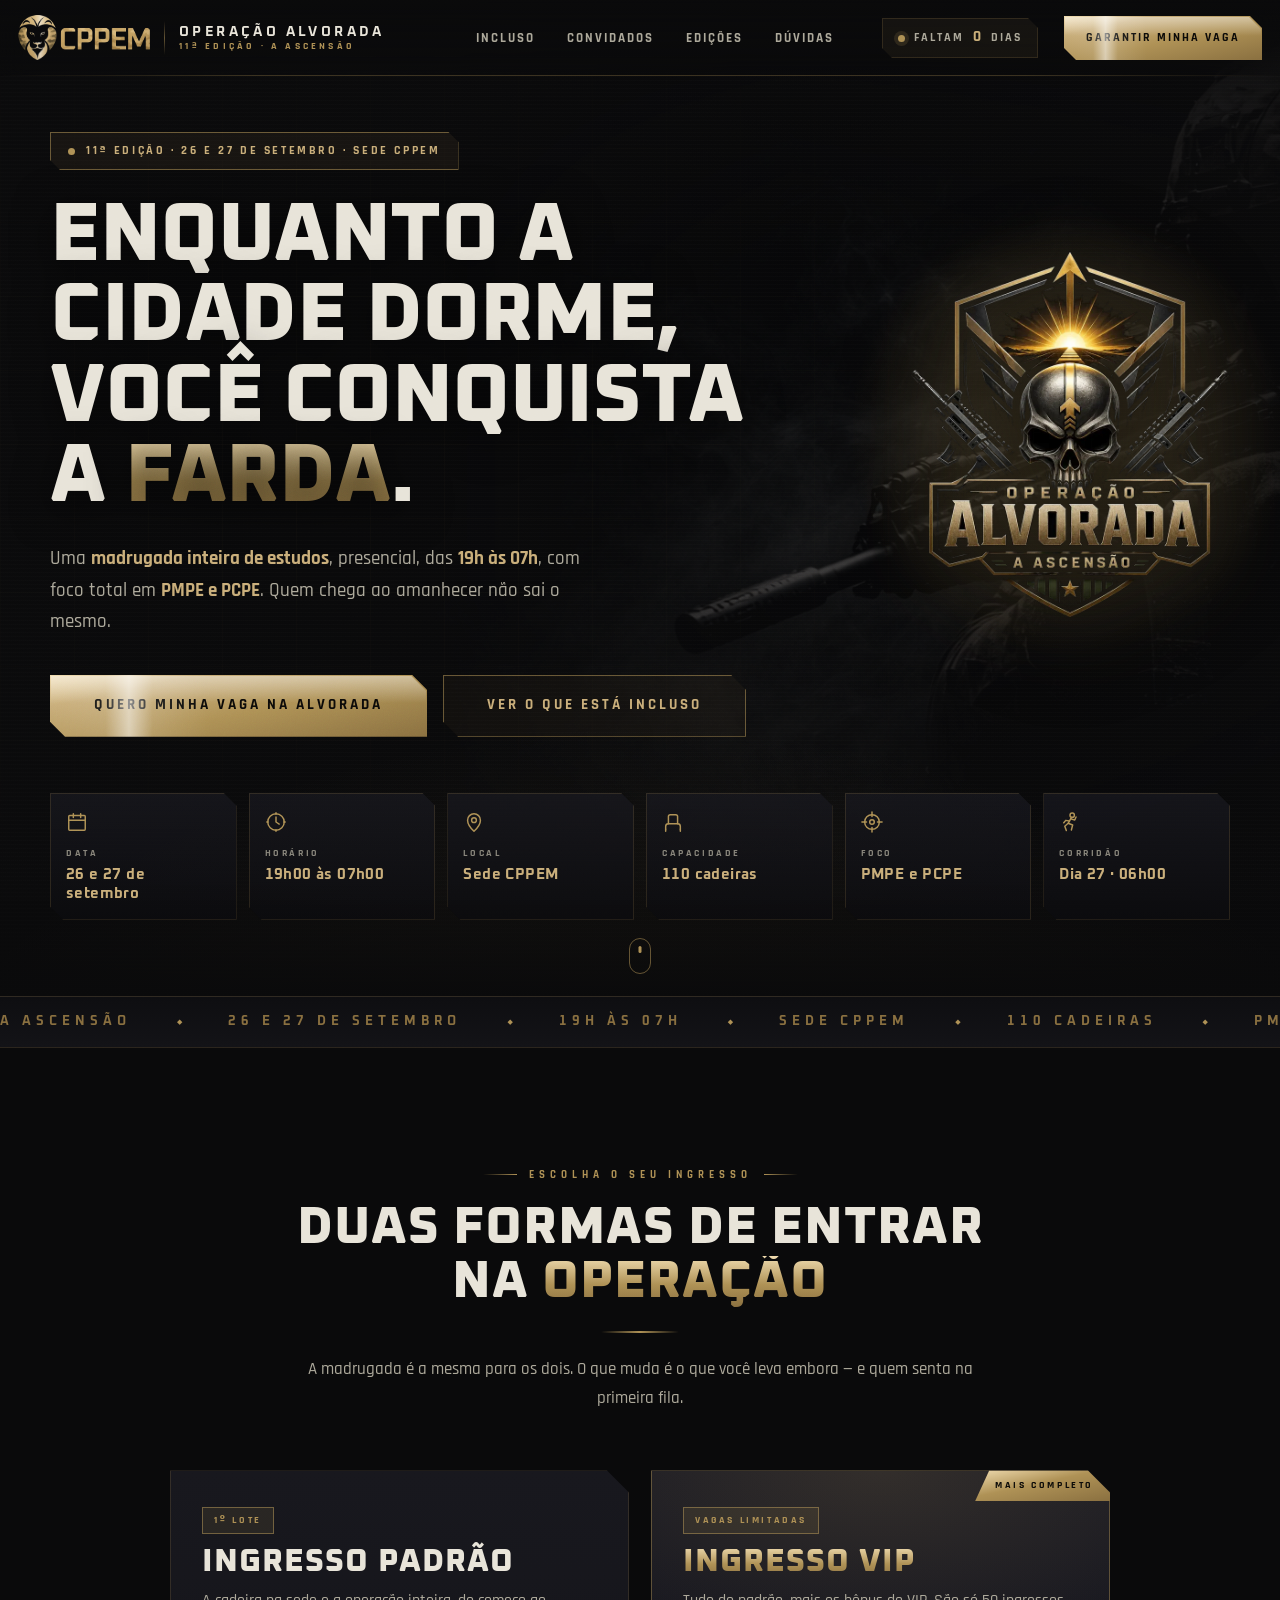
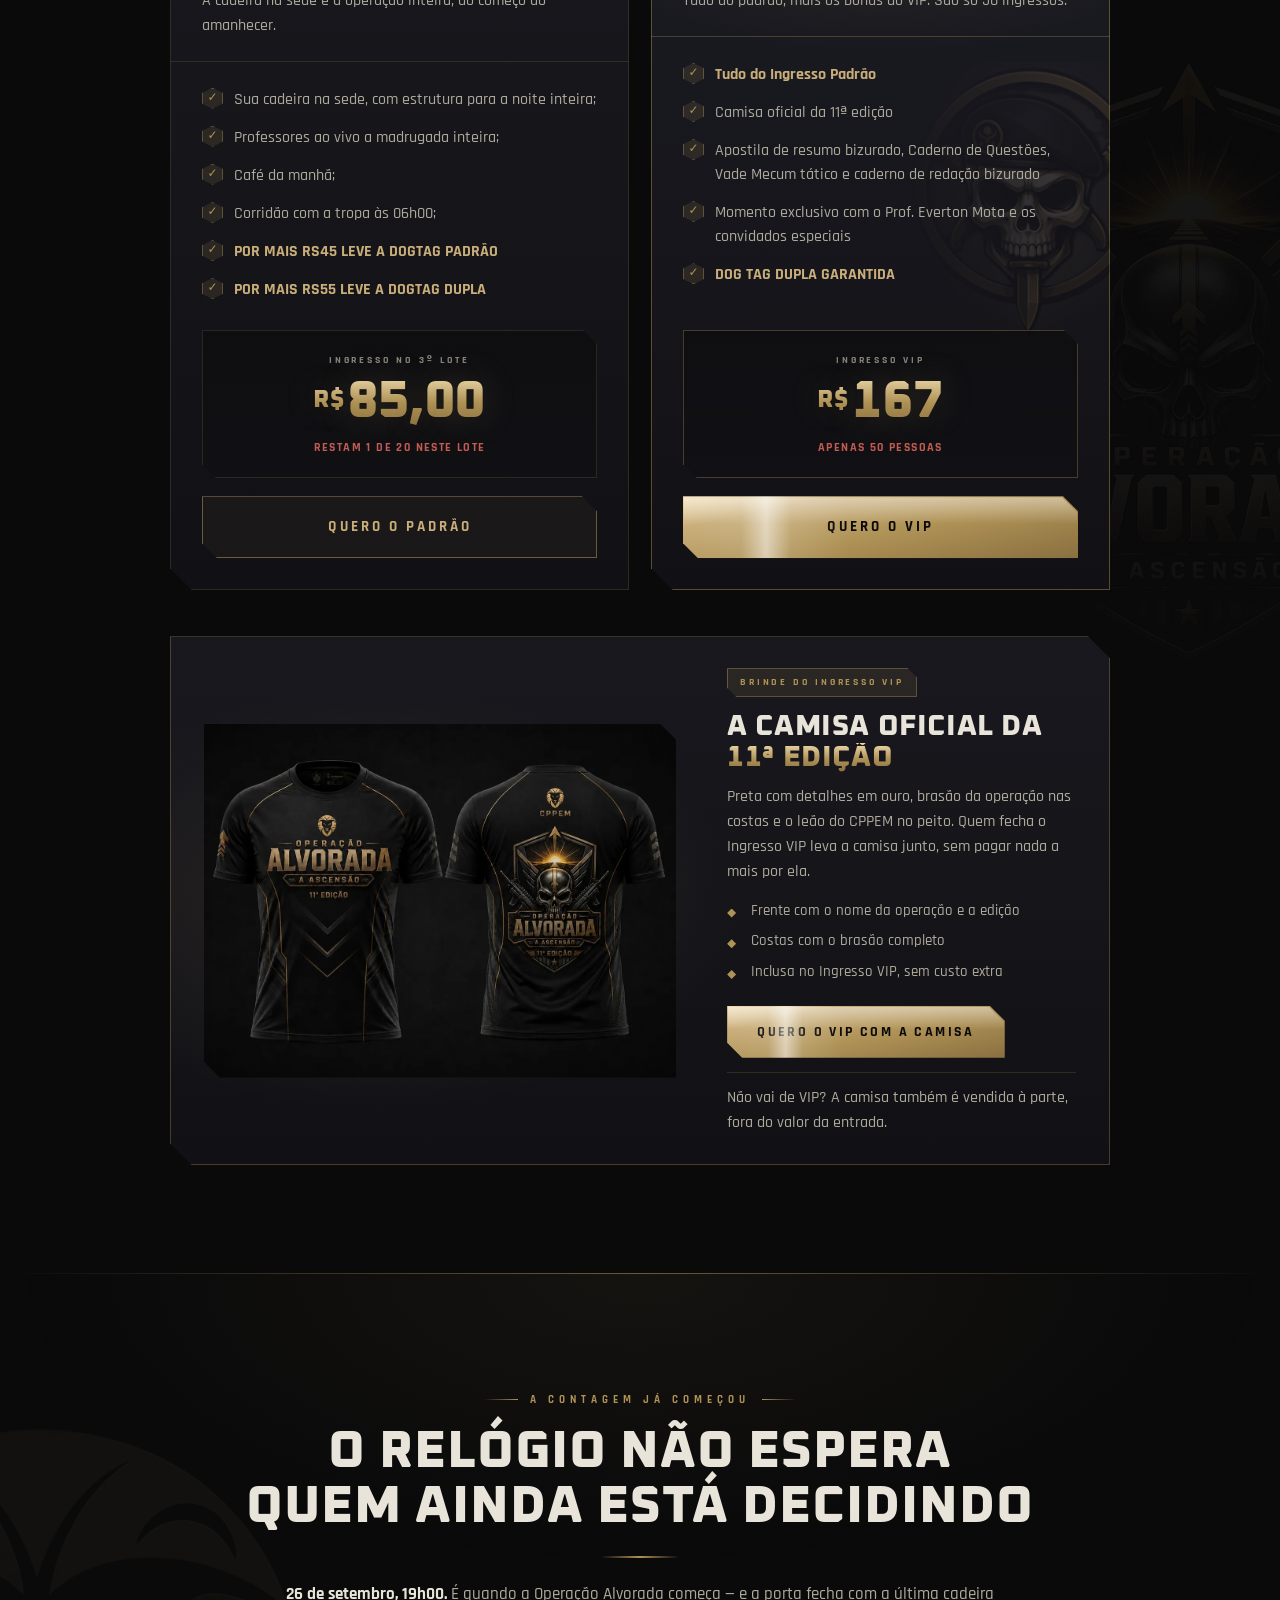
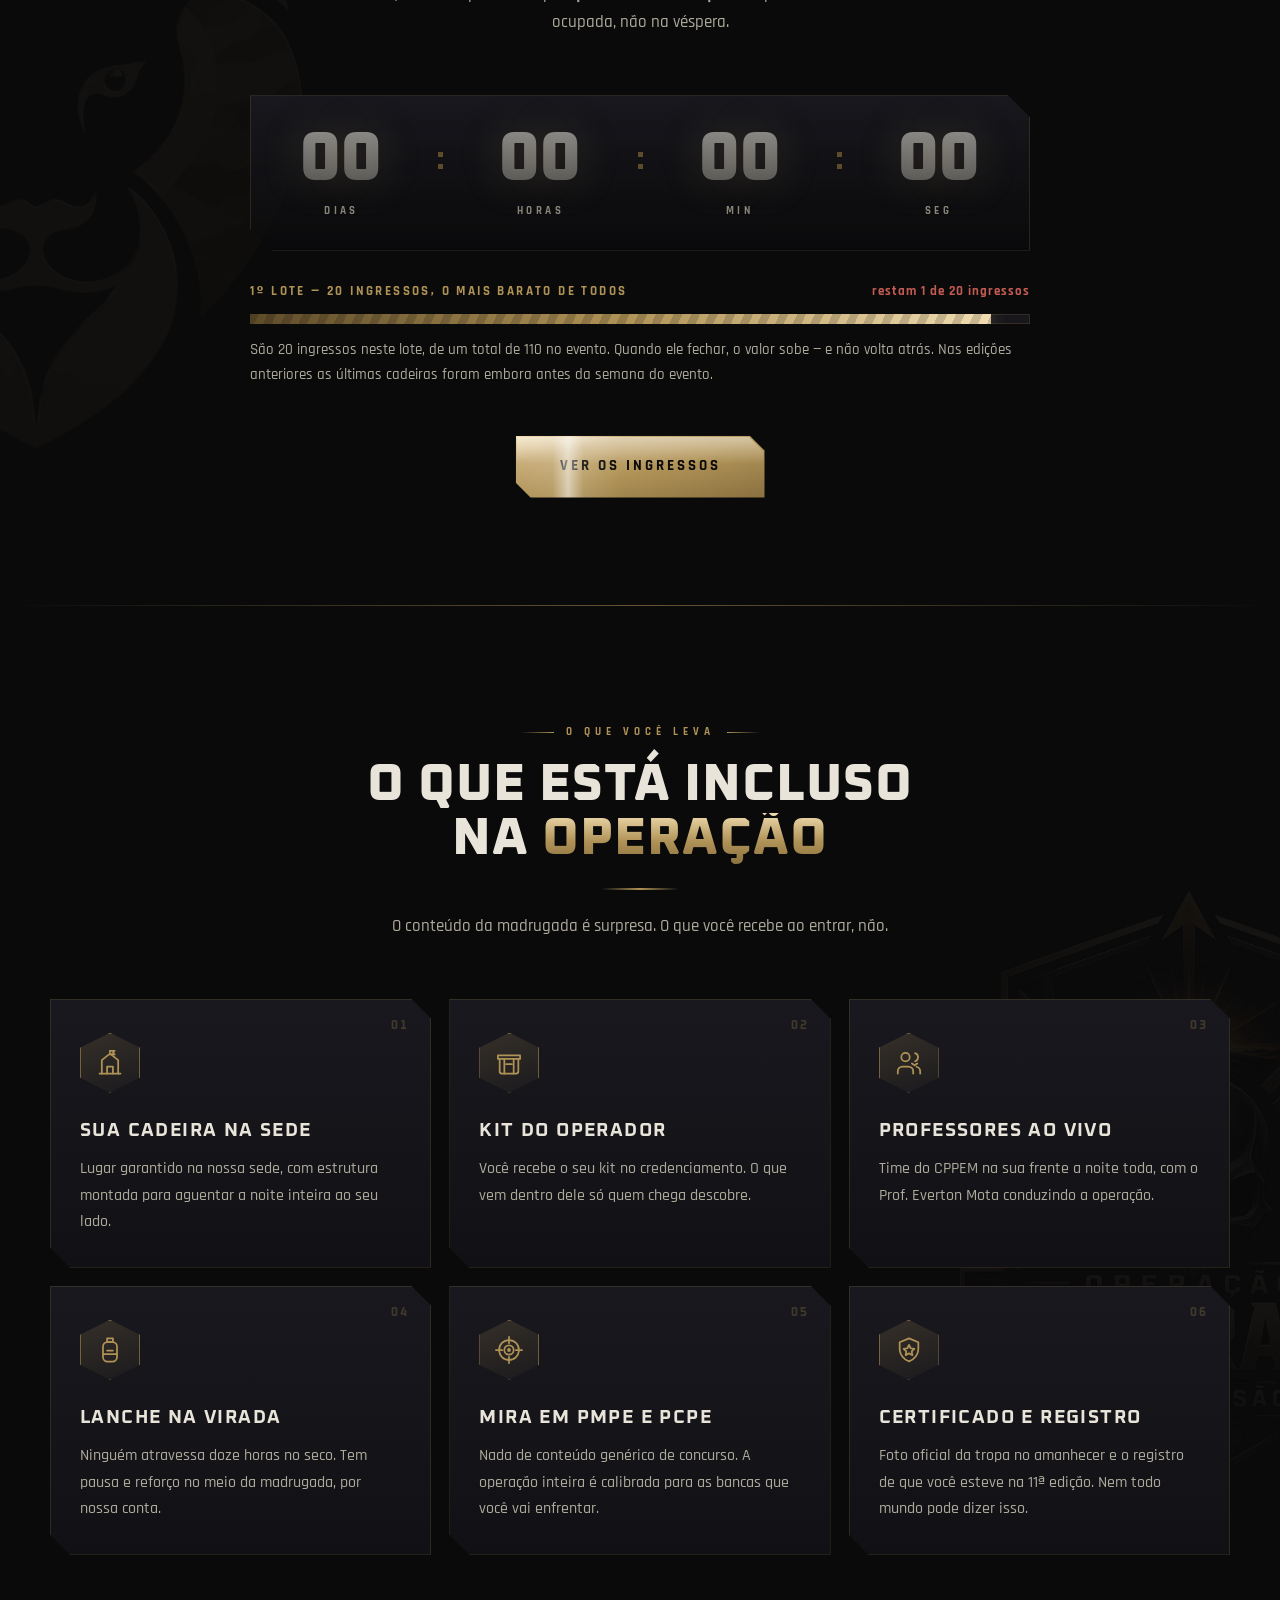
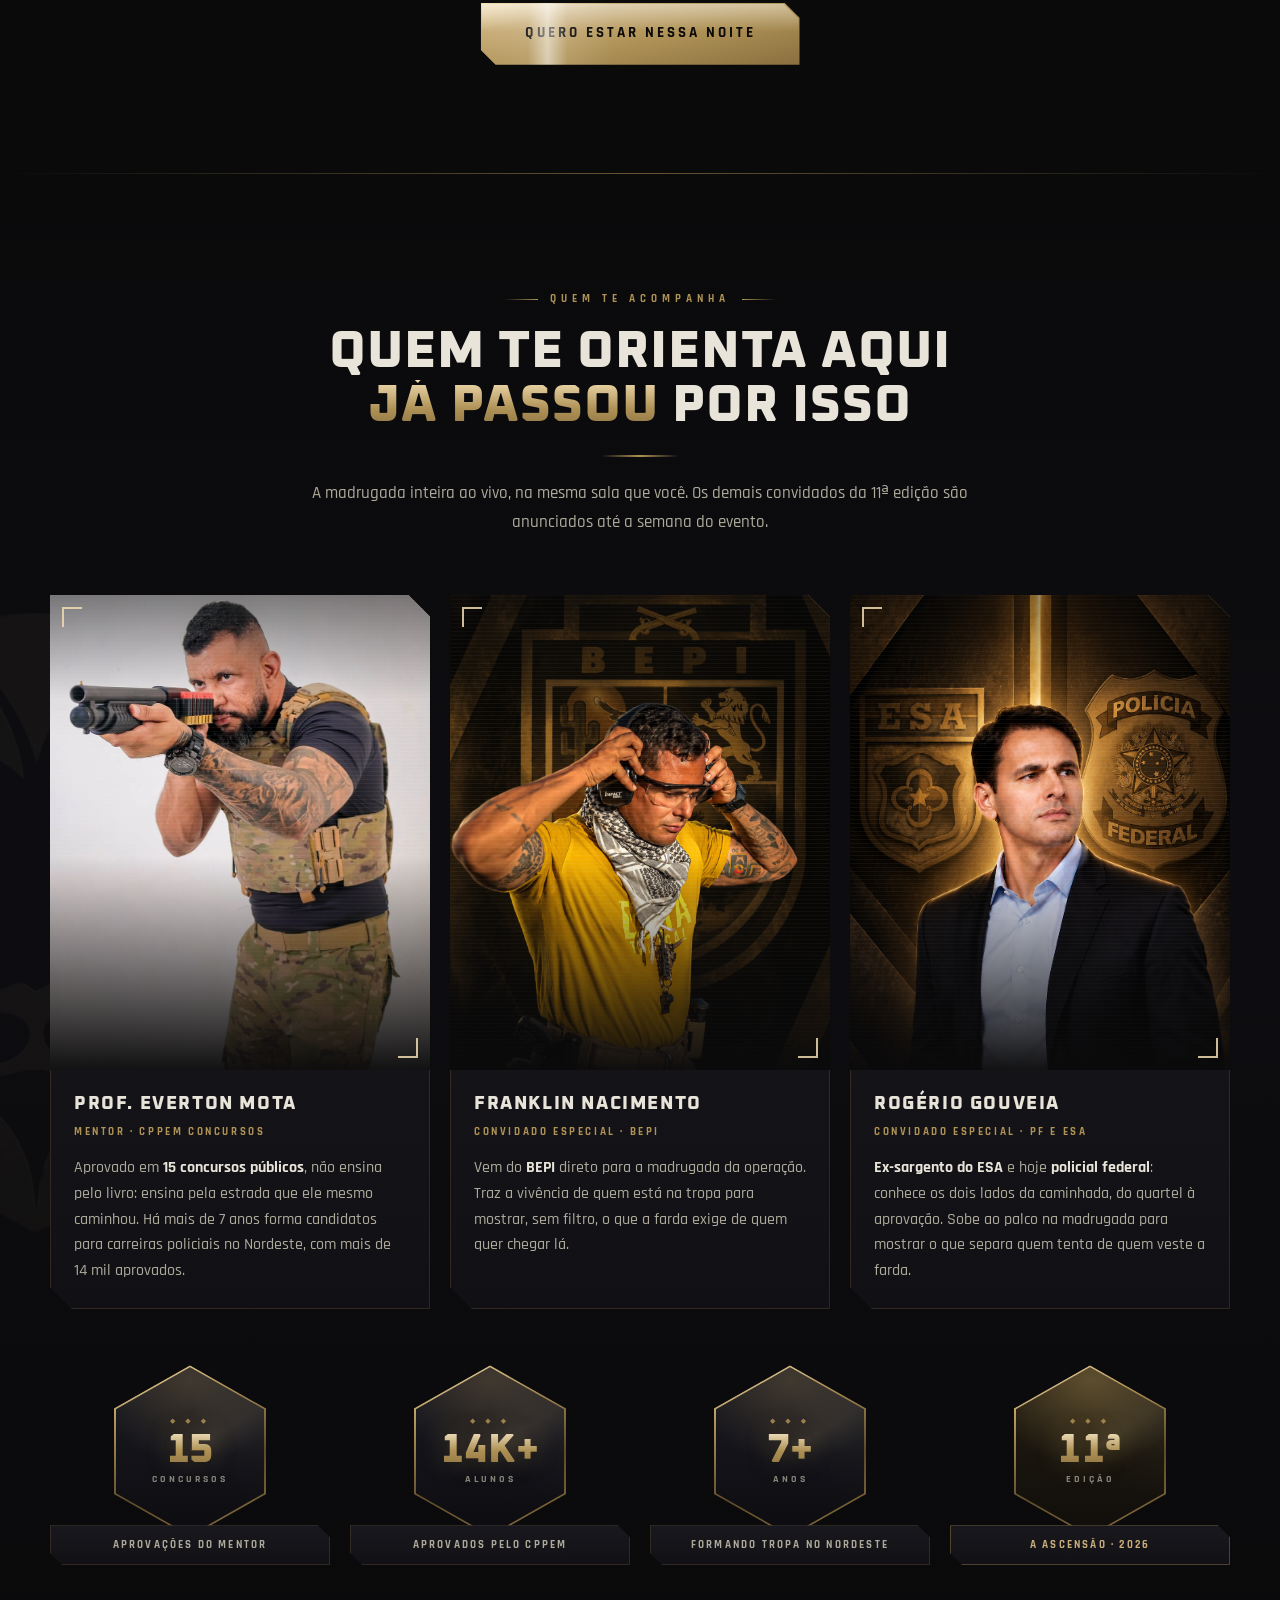
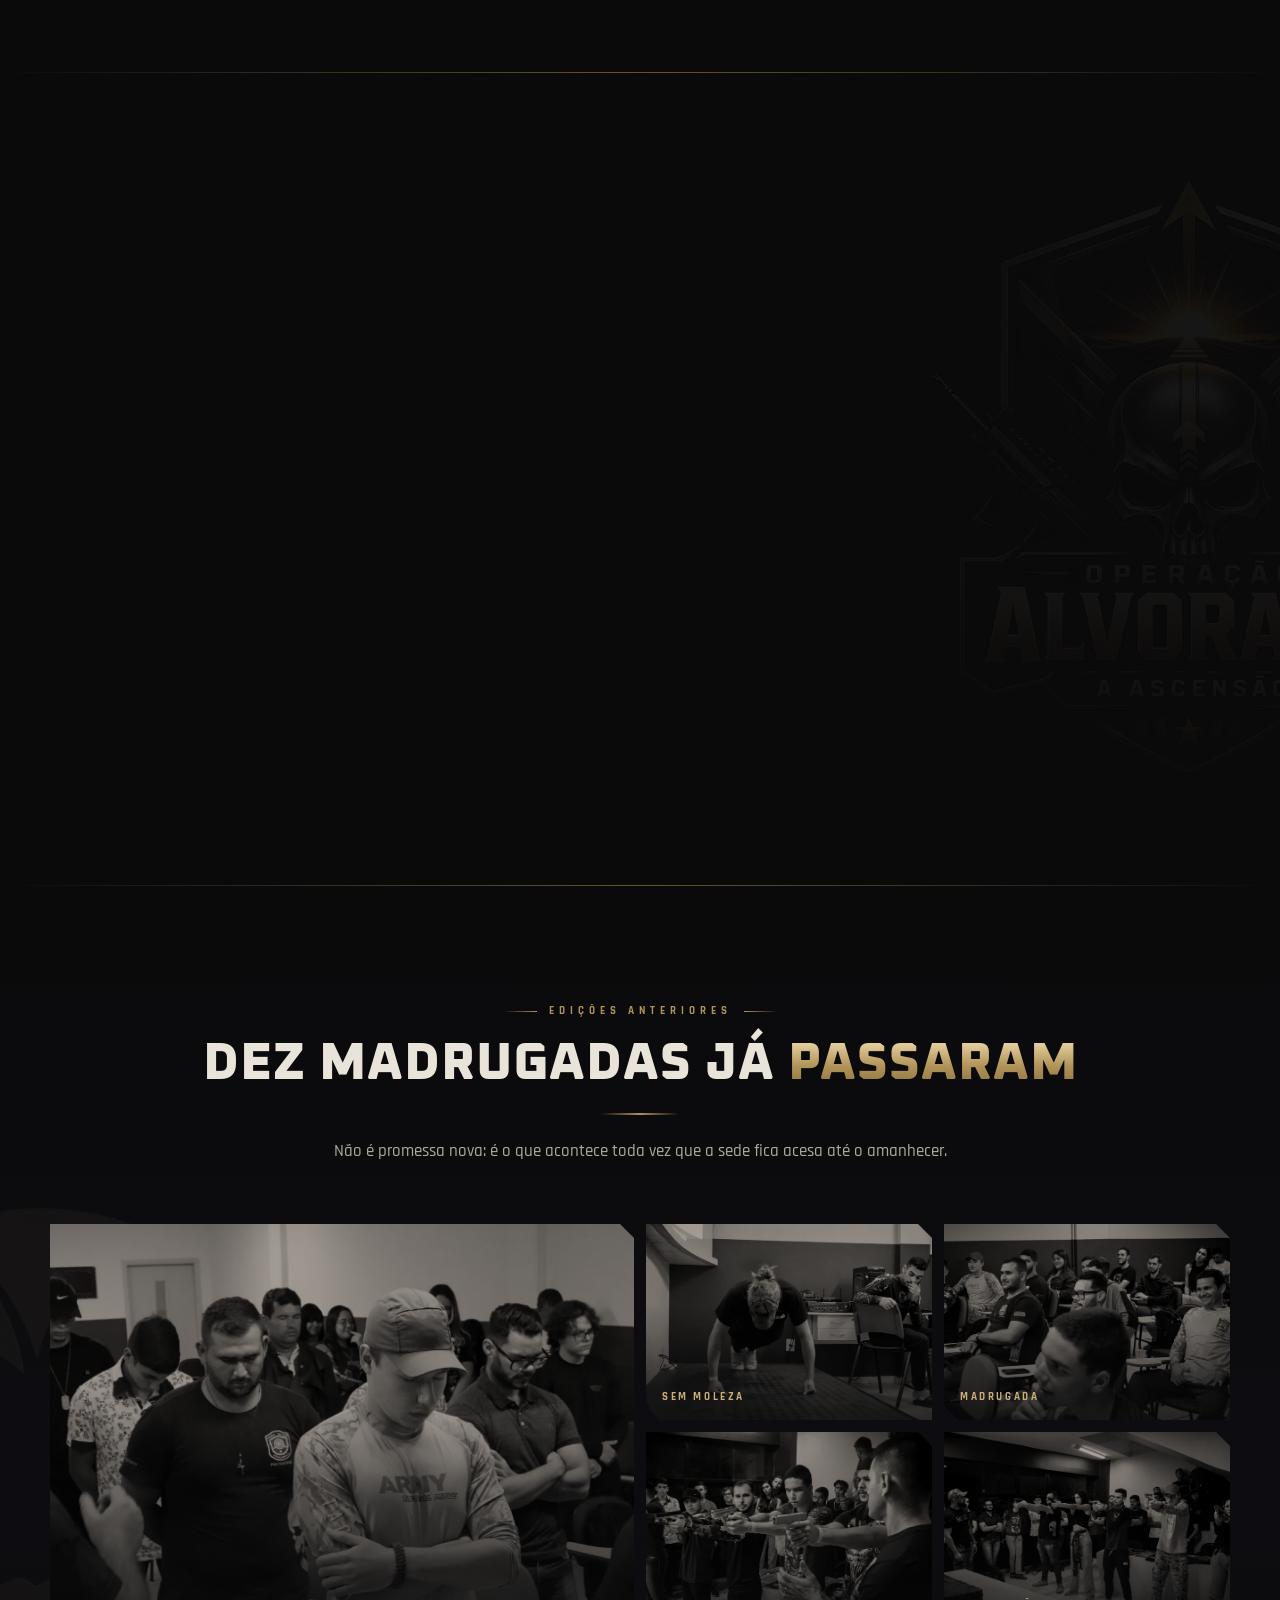
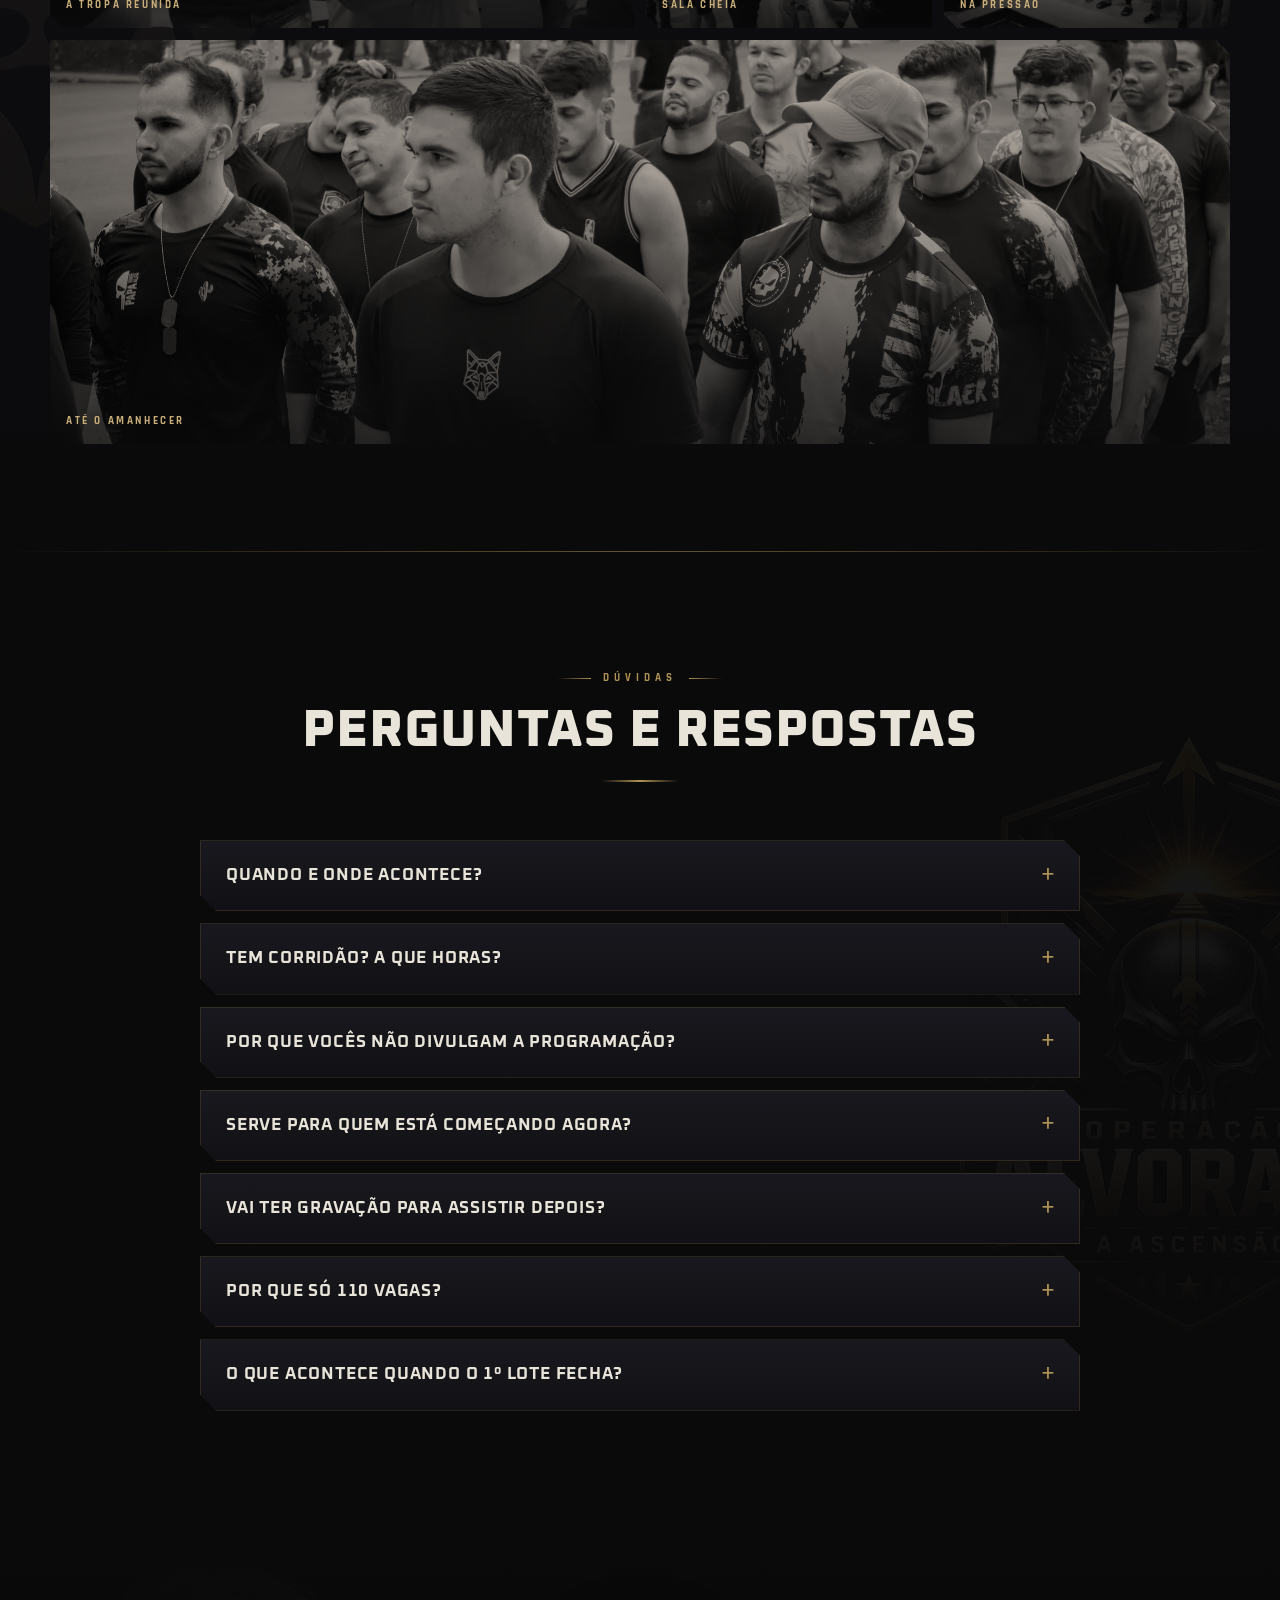
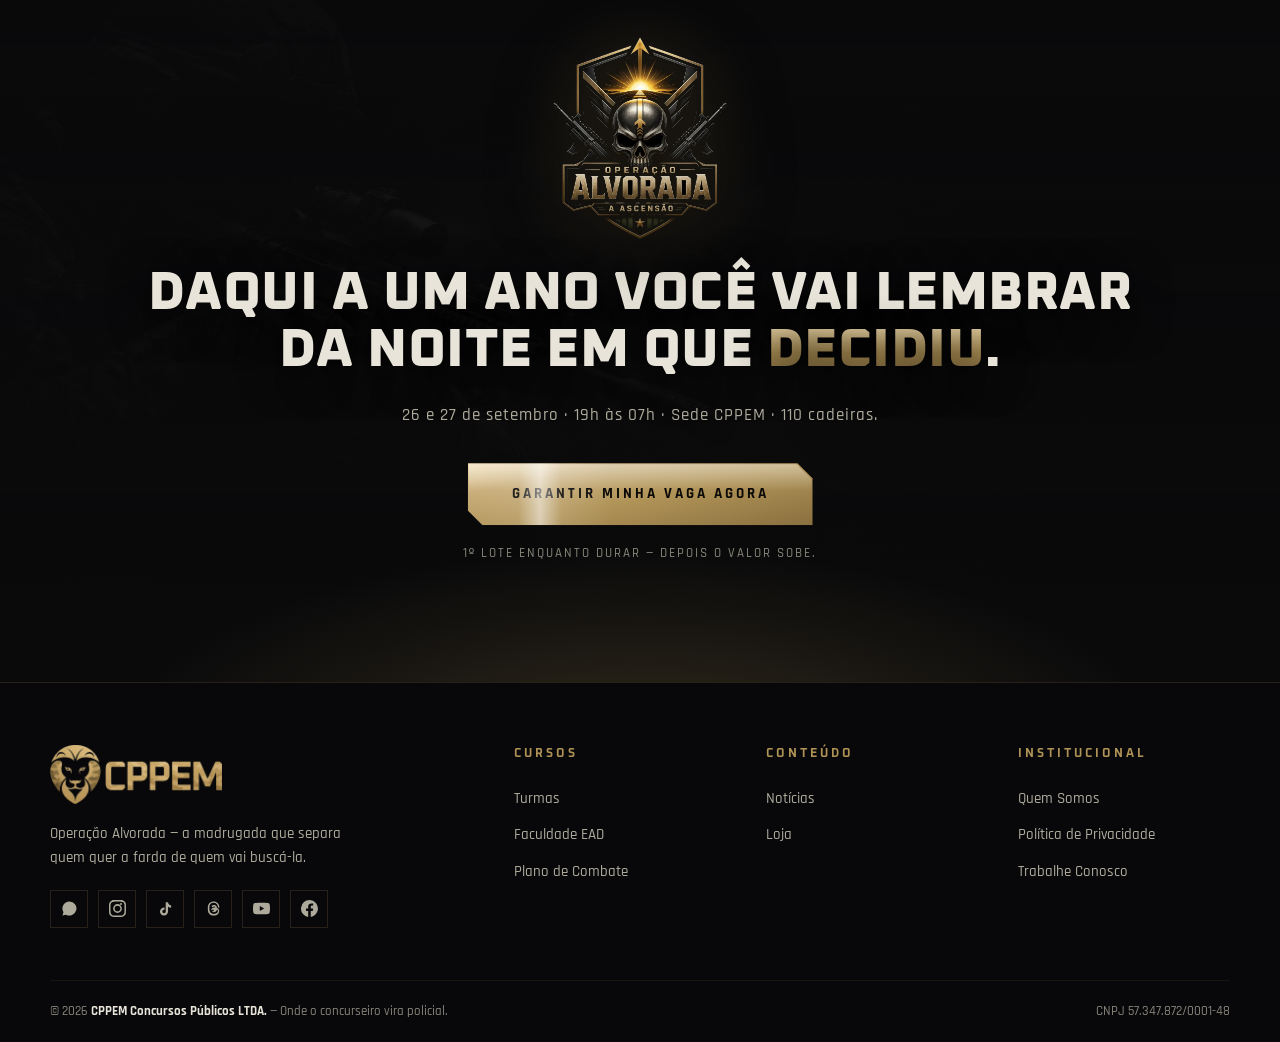
==== index.html @ a59dc42c "Tereiro lote" ====
<!DOCTYPE html>
<html lang="pt-BR">
<head>

  <!-- Google Tag Manager -->
  <script>(function(w,d,s,l){w[l]=w[l]||[];w[l].push({'gtm.start':
  new Date().getTime(),event:'gtm.js'});var f=d.getElementsByTagName(s)[0],
  j=d.createElement(s),dl=l!='dataLayer'?'?l='+l:'';j.async=true;j.src=
  'https://sgtm.cppem.com.br/metrics/'+dl;f.parentNode.insertBefore(j,f);})
  (window,document,'script','dataLayer');</script>
  <!-- End Google Tag Manager -->

<meta charset="UTF-8">
<meta name="viewport" content="width=device-width, initial-scale=1.0">
<!-- Título em caixa mista e com a data: o Google reescreve com frequência
     títulos em CAIXA ALTA e cheios de separadores, e era o que acontecia aqui
     (aparecia como "OPERAÇÃO ALVORADA – CPPEM Concursos Públicos"). -->
<title>Operação Alvorada 11ª Edição — 26 e 27 de setembro | CPPEM</title>
<meta name="description" content="26 e 27 de setembro, das 19h às 07h, na sede do CPPEM. Uma madrugada inteira de estudos para quem vai vestir a farda, com corridão às 05h do dia 27. Vagas limitadas a 110 cadeiras.">
<link rel="canonical" href="https://operacaoalvorada.cppem.com.br/">

<!-- Favicon: o Google só aceita QUADRADO e com lado múltiplo de 48px. Enquanto
     isto apontava para logo-cppem.png (700x239), ele descartava e mostrava o
     globo cinza genérico no resultado de busca. -->
<link rel="icon" href="public/favicon.ico" sizes="48x48">
<link rel="icon" href="public/favicon-192.png" type="image/png" sizes="192x192">
<link rel="apple-touch-icon" href="public/favicon-192.png">

<!-- Open Graph: sem estas tags, WhatsApp e Instagram montam o preview por
     conta própria — sem imagem e com o texto que encontrarem. É o formato em
     que a maior parte deste tráfego chega. -->
<meta property="og:type" content="website">
<meta property="og:site_name" content="CPPEM Concursos Públicos">
<meta property="og:locale" content="pt_BR">
<meta property="og:url" content="https://operacaoalvorada.cppem.com.br/">
<meta property="og:title" content="Operação Alvorada — 11ª edição | 26 e 27 de setembro">
<meta property="og:description" content="Uma madrugada inteira de estudos, presencial, das 19h às 07h, com foco total em PMPE e PCPE. Corridão às 05h. Vagas limitadas.">
<meta property="og:image" content="https://operacaoalvorada.cppem.com.br/public/og-alvorada.jpg">
<meta property="og:image:width" content="1200">
<meta property="og:image:height" content="630">
<meta property="og:image:alt" content="Operação Alvorada — 11ª edição, 26 e 27 de setembro, 19h às 07h, na sede do CPPEM.">

<meta name="twitter:card" content="summary_large_image">
<meta name="twitter:title" content="Operação Alvorada — 11ª edição | 26 e 27 de setembro">
<meta name="twitter:description" content="Uma madrugada inteira de estudos, presencial, das 19h às 07h, com foco total em PMPE e PCPE. Corridão às 05h.">
<meta name="twitter:image" content="https://operacaoalvorada.cppem.com.br/public/og-alvorada.jpg">

<!-- Dados estruturados de evento: é o que permite ao Google mostrar data,
     local e faixa de preço direto no resultado. Os preços precisam bater com
     os cards da seção #ingressos. -->
<script type="application/ld+json">
{
  "@context": "https://schema.org",
  "@type": "EducationEvent",
  "name": "Operação Alvorada — 11ª edição · A Ascensão",
  "description": "Madrugada inteira de estudos presencial, das 19h às 07h, com foco em PMPE e PCPE, encerrada pelo corridão às 05h.",
  "startDate": "2026-09-26T19:00:00-03:00",
  "endDate": "2026-09-27T07:00:00-03:00",
  "eventStatus": "https://schema.org/EventScheduled",
  "eventAttendanceMode": "https://schema.org/OfflineEventAttendanceMode",
  "image": "https://operacaoalvorada.cppem.com.br/public/og-alvorada.jpg",
  "url": "https://operacaoalvorada.cppem.com.br/",
  "inLanguage": "pt-BR",
  "maximumAttendeeCapacity": 110,
  "location": {
    "@type": "Place",
    "name": "Sede CPPEM",
    "address": { "@type": "PostalAddress", "addressLocality": "Recife", "addressRegion": "PE", "addressCountry": "BR" }
  },
  "organizer": {
    "@type": "Organization",
    "name": "CPPEM Concursos Públicos",
    "url": "https://cppem.com.br"
  },
  "performer": { "@type": "Person", "name": "Prof. Everton Mota" },
  "offers": [
    {
      "@type": "Offer",
      "name": "Ingresso Padrão — 1º lote",
      "price": "47.90",
      "priceCurrency": "BRL",
      "availability": "https://schema.org/InStock",
      "url": "https://operacaoalvorada.cppem.com.br/#ingressos"
    },
    {
      "@type": "Offer",
      "name": "Ingresso VIP",
      "price": "167.00",
      "priceCurrency": "BRL",
      "availability": "https://schema.org/InStock",
      "url": "https://operacaoalvorada.cppem.com.br/#ingressos"
    }
  ]
}
</script>
<link rel="preconnect" href="https://fonts.googleapis.com">
<link rel="preconnect" href="https://fonts.gstatic.com" crossorigin>
<link href="https://fonts.googleapis.com/css2?family=Oxanium:wght@400;500;600;700;800&family=Rajdhani:wght@400;500;600;700&display=swap" rel="stylesheet">
<!-- exit-popup.css antes do styles.css de propósito: assim os poucos ajustes de
     tema que não cabem numa variável do kit vencem por ordem de cascata, sem
     precisar de !important nem de editar o kit. -->
<link rel="stylesheet" href="exit-popup-kit/exit-popup.css?v=1">
<link rel="stylesheet" href="styles.css?v=2">
</head>
<body>

<div class="progress" id="progress"></div>

<!-- ================= HEADER =================
     A navbar carrega a identidade inteira: marca com brilho, rota das seções,
     leitura da contagem e o botão de conversão sempre à mão. -->
<header class="header" id="header">
  <div class="header__inner">

    <a class="brand" href="#topo" aria-label="CPPEM — Operação Alvorada">
      <span class="brand__logo shine shine--slow">
        <img src="public/logo-cppem.png" alt="CPPEM" width="700" height="239">
      </span>
      <i class="brand__div" aria-hidden="true"></i>
      <span class="brand__txt">
        <b>Operação Alvorada</b>
        <span>11ª edição · A Ascensão</span>
      </span>
    </a>

    <nav class="nav" aria-label="Seções">
      <a href="#incluso">Incluso</a>
      <a href="#convidados">Convidados</a>
      <a href="#edicoes">Edições</a>
      <a href="#faq">Dúvidas</a>
    </nav>

    <span class="nav-count" id="navCount" aria-hidden="true">
      <i></i> Faltam <b id="navDays">--</b> dias
    </span>

    <a class="btn btn--gold btn--sm shine" href="#ingressos">
      <span>Garantir minha vaga</span>
    </a>

  </div>
</header>

<!-- ================= HERO ================= -->
<section class="hero" id="topo">
  <div class="hero__bg" id="heroBg"><i></i></div>
  <div class="hero__veil"></div>
  <div class="hero__dawn"></div>
  <div class="hero__grid"></div>
  <div class="hero__scan"></div>
  <div class="sparks" id="sparks" aria-hidden="true"></div>

  <div class="container hero__inner">

    <div class="hero__texto">
      <span class="tag anim d1"><i class="dot"></i> 11ª edição · 26 e 27 de setembro · Sede CPPEM</span>

      <h1 class="hero__title anim d2">
        Enquanto a cidade dorme,<br>
        você conquista a <span class="gold">farda</span>.
      </h1>

      <p class="hero__sub anim d3">
        Uma <strong>madrugada inteira de estudos</strong>, presencial, das <strong>19h às 07h</strong>,
        com foco total em <strong>PMPE e PCPE</strong>. Quem chega ao amanhecer não sai o mesmo.
      </p>

      <div class="hero__cta anim d4">
        <a class="btn btn--gold btn--lg shine" href="#ingressos">
          <span>Quero minha vaga na Alvorada</span>
        </a>
        <a class="btn btn--ghost btn--lg" href="#incluso"><span>Ver o que está incluso</span></a>
      </div>
    </div>

    <!-- O brasão ocupa a coluna da direita, onde antes só havia a foto. Ele
         também dispensa a linha de texto "Operação Alvorada · A Ascensão", que
         está escrita dentro dele. -->
    <div class="hero__brasao anim d3">
      <img src="public/brasao-alvorada.webp"
           alt="Operação Alvorada — A Ascensão, 11ª edição"
           width="700" height="804" fetchpriority="high">
    </div>

    <!-- Ficha da operação: as informações que decidem a inscrição já na entrada. -->
    <div class="ficha anim d5">
      <div class="ficha__item">
        <div class="ficha__ico" aria-hidden="true">
          <svg viewBox="0 0 24 24"><rect x="3" y="5" width="18" height="16" rx="1"/><path d="M3 10h18M8 3v4M16 3v4"/></svg>
        </div>
        <span>Data</span><b>26 e 27 de setembro</b>
      </div>
      <div class="ficha__item">
        <div class="ficha__ico" aria-hidden="true">
          <svg viewBox="0 0 24 24"><circle cx="12" cy="12" r="9"/><path d="M12 6.5V12l3.5 2.2"/><path d="M12 2v1.5M22 12h-1.5M12 22v-1.5M2 12h1.5"/></svg>
        </div>
        <span>Horário</span><b>19h00 às 07h00</b>
      </div>
      <div class="ficha__item">
        <div class="ficha__ico" aria-hidden="true">
          <svg viewBox="0 0 24 24"><path d="M12 22s7-6.4 7-12a7 7 0 1 0-14 0c0 5.6 7 12 7 12z"/><circle cx="12" cy="10" r="2.6"/></svg>
        </div>
        <span>Local</span><b>Sede CPPEM</b>
      </div>
      <div class="ficha__item">
        <div class="ficha__ico" aria-hidden="true">
          <svg viewBox="0 0 24 24"><path d="M4 20v-3a3 3 0 0 1 3-3h10a3 3 0 0 1 3 3v3"/><path d="M7 14V6a2 2 0 0 1 2-2h6a2 2 0 0 1 2 2v8"/><path d="M4 20v2M20 20v2"/></svg>
        </div>
        <span>Capacidade</span><b>110 cadeiras</b>
      </div>
      <div class="ficha__item">
        <div class="ficha__ico" aria-hidden="true">
          <svg viewBox="0 0 24 24"><circle cx="12" cy="12" r="8"/><circle cx="12" cy="12" r="2.5"/><path d="M12 1v5M12 18v5M1 12h5M18 12h5"/></svg>
        </div>
        <span>Foco</span><b>PMPE e PCPE</b>
      </div>
      <div class="ficha__item">
        <div class="ficha__ico" aria-hidden="true">
          <!-- Corredor: cabeça, tronco, as duas pernas e os dois braços partindo
               de pontos que existem no corpo (quadril 10,12.7 e tronco). -->
          <svg viewBox="0 0 24 24"><circle cx="14.4" cy="4.5" r="2.4"/><path d="M13.5 7.3 10 13.4l4.9 1.9-1.4 5.4"/><path d="M10 13.4 6.3 16.6l1.7 4.8"/><path d="M12.9 8.4 17.2 9.9 18.6 6.6"/><path d="M11.4 11 7.4 10.2 5.2 12.9"/></svg>
        </div>
        <span>Corridão</span><b>Dia 27 · 06h00</b>
      </div>
    </div>

  </div>

  <div class="hero__fade"></div>
  <div class="scroller" aria-hidden="true"><i></i></div>
</section>

<!-- ================= FAIXA ================= -->
<div class="strip" aria-hidden="true">
  <div class="strip__track">
    <span>A Ascensão</span><span>26 e 27 de setembro</span><span>19h às 07h</span><span>Sede CPPEM</span>
    <span>110 cadeiras</span><span>PMPE e PCPE</span><span>11ª edição</span>
    <span>A Ascensão</span><span>26 e 27 de setembro</span><span>19h às 07h</span><span>Sede CPPEM</span>
    <span>110 cadeiras</span><span>PMPE e PCPE</span><span>11ª edição</span>
  </div>
</div>

<!-- ================= INGRESSOS =================
     Dois produtos, dois checkouts. Cada botão carrega o seu em data-checkout,
     e o data-produto é o que vai para a coluna da planilha — o script lê os
     dois no clique. O <form> continua sendo UM só (TRACKING.md §6.0): quem
     dispara o Lead é a regra do painel, e ela é vinculada ao id do formulário,
     não ao produto escolhido. -->
<section class="section" id="ingressos">
  <div class="container">
    <div class="section__head">
      <span class="eyebrow">Escolha o seu ingresso</span>
      <h2 class="section__title">Duas formas de entrar<br>na <span class="gold">operação</span></h2>
      <p class="section__lead">
        A madrugada é a mesma para os dois. O que muda é o que você leva
        embora — e quem senta na primeira fila.
      </p>
    </div>

    <div class="planos">

      <!-- ---------- PADRÃO ---------- -->
      <article class="plano">
        <header class="plano__head">
          <span class="plano__tag">1º lote</span>
          <h3 class="plano__nome">Ingresso Padrão</h3>
          <p class="plano__desc">A cadeira na sede e a operação inteira, do começo ao amanhecer.</p>
        </header>

        <ul class="plano__lista">
          <li>Sua cadeira na sede, com estrutura para a noite inteira;</li>
          <li>Professores ao vivo a madrugada inteira;</li>
          <li>Café da manhã;</li>
          <li>Corridão com a tropa às 06h00;</li>
          <li class="plano__dogtag">POR MAIS RS45 LEVE A DOGTAG PADRÃO</li>
          <li class="plano__dogtag">POR MAIS RS55 LEVE A DOGTAG DUPLA</li>
        </ul>

        <div class="plano__rodape">
          <div class="plano__preco">
            <span class="plano__preco-label">Ingresso no 3º lote</span>
            <b><i>R$</i>85,00</b>
            <span class="plano__preco-nota" id="precoNotaPadrao">20 ingressos neste lote</span>
          </div>
          <button class="btn btn--ghost btn--lg btn--block js-open" type="button"
                  data-produto="Ingresso Padrão — 3º lote"
                  data-checkout="https://checkout.cppem.com.br/pay/operacao-alvorada-11-terceiro-lote">
            <span>Quero o padrão</span>
          </button>
        </div>
      </article>

      <!-- ---------- VIP ---------- -->
      <article class="plano plano--vip">
        <i class="plano__brasao" aria-hidden="true"></i>
        <span class="plano__selo">Mais completo</span>
        <header class="plano__head">
          <span class="plano__tag">Vagas limitadas</span>
          <h3 class="plano__nome">Ingresso VIP</h3>
          <p class="plano__desc">Tudo do padrão, mais os bônus do VIP. São só 50 ingressos.</p>
        </header>

        <ul class="plano__lista">
          <li class="plano__tudo">Tudo do Ingresso Padrão</li>
          <li>Camisa oficial da 11ª edição</li>
          <li>Apostila de resumo bizurado, Caderno de Questões, Vade Mecum tático e caderno de redação bizurado</li>
          <li>Momento exclusivo com o Prof. Everton Mota e os convidados especiais</li>
          <li class="plano__dogtag"> DOG TAG DUPLA GARANTIDA</li>
        </ul>

        <div class="plano__rodape">
          <div class="plano__preco">
            <span class="plano__preco-label">Ingresso VIP</span>
            <b><i>R$</i>167</b>
            <span class="plano__preco-nota">Apenas 50 pessoas</span>
          </div>
          <!-- Produto "Operação Alvorada 11 especial", R$ 167,00 no checkout.
               O slug é `-especial`, e não `-vip`: o checkout devolve HTTP 200
               para qualquer caminho e só resolve a oferta no cliente, então um
               slug errado não dá erro — mostra "Oferta não encontrada!" depois
               de o comprador já ter deixado nome, e-mail e WhatsApp. -->
          <button class="btn btn--gold btn--lg btn--block shine js-open" type="button"
                  data-produto="Ingresso VIP"
                  data-checkout="https://checkout.cppem.com.br/pay/op-alvorada-11-especial">
            <span>Quero o VIP</span>
          </button>
        </div>
      </article>

    </div>

    <!-- A camisa é benefício só do VIP, então mora dentro da própria seção de
         ingressos, logo abaixo dos cards: quem acabou de ver os R$ 167 vê o
         que justifica a diferença. Ficar aqui também evita criar uma seção
         nova, que quebraria a alternância de fundos da página. -->
    <div class="camisa">
      <figure class="camisa__foto">
        <img src="public/blusaspremium.webp"
             alt="Camisa oficial da Operação Alvorada 11ª edição, frente e costas"
             width="1200" height="900" loading="lazy">
      </figure>

      <div class="camisa__copy">
        <span class="camisa__selo">Brinde do Ingresso VIP</span>
        <h3>A camisa oficial da <span class="gold">11ª edição</span></h3>
        <p>
          Preta com detalhes em ouro, brasão da operação nas costas e o leão do
          CPPEM no peito. Quem fecha o Ingresso VIP leva a camisa junto, sem
          pagar nada a mais por ela.
        </p>
        <ul class="camisa__itens">
          <li>Frente com o nome da operação e a edição</li>
          <li>Costas com o brasão completo</li>
          <li>Inclusa no Ingresso VIP, sem custo extra</li>
        </ul>
        <a class="btn btn--gold shine" href="#ingressos"><span>Quero o VIP com a camisa</span></a>
        <p class="camisa__nota">
          Não vai de VIP? A camisa também é vendida à parte, fora do valor da entrada.
        </p>
      </div>
    </div>
  </div>
</section>

<!-- ================= CONTAGEM + LOTE ================= -->
<section class="section section--alt countdown-sec" id="contagem">
  <div class="container">
    <div class="section__head">
      <span class="eyebrow">A contagem já começou</span>
      <h2 class="section__title">O relógio não espera<br>quem ainda está decidindo</h2>
      <p class="section__lead">
        <strong>26 de setembro, 19h00.</strong> É quando a Operação Alvorada começa —
        e a porta fecha com a última cadeira ocupada, não na véspera.
      </p>
    </div>

    <!-- data-target: ÚNICO lugar para mudar a data do evento (ISO com fuso -03:00) -->
    <div class="cdown" id="countdown" data-target="2026-09-26T19:00:00-03:00" role="timer" aria-live="off">
      <div class="cdown__unit"><b id="cdD">--</b><span>dias</span></div>
      <div class="cdown__sep" aria-hidden="true"></div>
      <div class="cdown__unit"><b id="cdH">--</b><span>horas</span></div>
      <div class="cdown__sep" aria-hidden="true"></div>
      <div class="cdown__unit"><b id="cdM">--</b><span>min</span></div>
      <div class="cdown__sep" aria-hidden="true"></div>
      <div class="cdown__unit"><b id="cdS">--</b><span>seg</span></div>
    </div>

    <div class="lote">
      <div class="lote__head">
        <span class="lote__title">1º lote — 20 ingressos, o mais barato de todos</span>
        <span class="lote__left" id="loteLeft">carregando…</span>
      </div>
      <div class="lote__bar" role="progressbar" aria-label="Ingressos do 1º lote já ocupados"
           aria-valuemin="0" aria-valuemax="100" aria-valuenow="0" id="loteBar">
        <i id="loteFill"></i>
      </div>
      <p class="lote__note">
        São 20 ingressos neste lote, de um total de 110 no evento. Quando ele fechar,
        o valor sobe — e não volta atrás. Nas edições anteriores as últimas cadeiras
        foram embora antes da semana do evento.
      </p>
    </div>

    <div class="center">
      <a class="btn btn--gold btn--lg shine" href="#ingressos"><span>Ver os ingressos</span></a>
    </div>
  </div>
</section>

<!-- ================= O QUE ESTÁ INCLUSO ================= -->
<section class="section" id="incluso">
  <div class="container">
    <div class="section__head">
      <span class="eyebrow">O que você leva</span>
      <h2 class="section__title">O que está incluso<br>na <span class="gold">operação</span></h2>
      <p class="section__lead">
        O conteúdo da madrugada é surpresa. O que você recebe ao entrar, não.
      </p>
    </div>

    <div class="cards cards--3">
      <article class="card">
        <span class="card__n">01</span>
        <div class="ico" aria-hidden="true">
          <svg viewBox="0 0 24 24"><path d="M3 21h18"/><path d="M5 21V9.5L12 4l7 5.5V21"/><path d="M9.5 21v-6h5v6"/><path d="M12 4V1.5"/><path d="M12 1.5h4l-1.4 1.6L16 4.7h-4"/></svg>
        </div>
        <h3>Sua cadeira na sede</h3>
        <p>Lugar garantido na nossa sede, com estrutura montada para aguentar a noite inteira ao seu lado.</p>
      </article>

      <article class="card">
        <span class="card__n">02</span>
        <div class="ico" aria-hidden="true">
          <svg viewBox="0 0 24 24"><path d="M2.5 5.5h19v3h-19z"/><path d="M4 8.5V19a2 2 0 0 0 2 2h12a2 2 0 0 0 2-2V8.5"/><path d="M8 8.5V21M16 8.5V21"/><path d="M9.5 13h5"/></svg>
        </div>
        <h3>Kit do operador</h3>
        <p>Você recebe o seu kit no credenciamento. O que vem dentro dele só quem chega descobre.</p>
      </article>

      <article class="card">
        <span class="card__n">03</span>
        <div class="ico" aria-hidden="true">
          <svg viewBox="0 0 24 24"><circle cx="9" cy="7" r="3.6"/><path d="M15.6 21v-1.8A4.2 4.2 0 0 0 11.4 15H6.6a4.2 4.2 0 0 0-4.2 4.2V21"/><path d="M17.2 3.6a3.6 3.6 0 0 1 0 6.9"/><path d="M21.6 21v-1.8a4.2 4.2 0 0 0-3.1-4"/><path d="m14.5 12.4 2.3 1.6 2.3-1.6"/></svg>
        </div>
        <h3>Professores ao vivo</h3>
        <p>Time do CPPEM na sua frente a noite toda, com o Prof. Everton Mota conduzindo a operação.</p>
      </article>

      <article class="card">
        <span class="card__n">04</span>
        <div class="ico" aria-hidden="true">
          <svg viewBox="0 0 24 24"><path d="M9.5 2h5v3.2h-5z"/><path d="M6 9a3.8 3.8 0 0 1 3.8-3.8h4.4A3.8 3.8 0 0 1 18 9v9a4 4 0 0 1-4 4h-4a4 4 0 0 1-4-4V9z"/><path d="M9.5 12.5h5"/><path d="M6 15.5h12"/></svg>
        </div>
        <h3>Lanche na virada</h3>
        <p>Ninguém atravessa doze horas no seco. Tem pausa e reforço no meio da madrugada, por nossa conta.</p>
      </article>

      <article class="card">
        <span class="card__n">05</span>
        <div class="ico" aria-hidden="true">
          <svg viewBox="0 0 24 24"><circle cx="12" cy="12" r="8.5"/><circle cx="12" cy="12" r="4"/><circle cx="12" cy="12" r=".9"/><path d="M12 .8v5.4M12 17.8v5.4M.8 12h5.4M17.8 12h5.4"/></svg>
        </div>
        <h3>Mira em PMPE e PCPE</h3>
        <p>Nada de conteúdo genérico de concurso. A operação inteira é calibrada para as bancas que você vai enfrentar.</p>
      </article>

      <article class="card">
        <span class="card__n">06</span>
        <div class="ico" aria-hidden="true">
          <svg viewBox="0 0 24 24"><path d="M12 2 4 5.4v5.4c0 5.1 3.4 9.4 8 11 4.6-1.6 8-5.9 8-11V5.4L12 2z"/><path d="m12 7.6 1.4 2.9 3.2.5-2.3 2.2.6 3.2L12 14.9l-2.9 1.5.6-3.2-2.3-2.2 3.2-.5L12 7.6z"/></svg>
        </div>
        <h3>Certificado e registro</h3>
        <p>Foto oficial da tropa no amanhecer e o registro de que você esteve na 11ª edição. Nem todo mundo pode dizer isso.</p>
      </article>
    </div>

    <div class="center">
      <a class="btn btn--gold btn--lg shine" href="#ingressos"><span>Quero estar nessa noite</span></a>
    </div>
  </div>
</section>

<!-- ================= CONVIDADOS =================
     Para anunciar um convidado, troque o card .lineup__card--soon por um card
     completo (frame com foto + plate + bio), no mesmo formato do primeiro. -->
<section class="section section--alt" id="convidados">
  <div class="container">
    <div class="section__head">
      <span class="eyebrow">Quem te acompanha</span>
      <h2 class="section__title">Quem te orienta aqui<br><span class="gold">já passou</span> por isso</h2>
      <p class="section__lead">
        A madrugada inteira ao vivo, na mesma sala que você. Os demais convidados
        da 11ª edição são anunciados até a semana do evento.
      </p>
    </div>

    <div class="lineup">
      <article class="lineup__card">
        <div class="lineup__frame">
          <img src="public/everton-mentor.webp" alt="Prof. Everton Mota, mentor do CPPEM"
               class="lineup__img lineup__img--natural" width="1000" height="1250" loading="lazy">
          <i class="brk-corner" aria-hidden="true"></i>
        </div>
        <div class="lineup__plate">
          <strong>Prof. Everton Mota</strong>
          <span>Mentor · CPPEM Concursos</span>
        </div>
        <p class="lineup__bio">
          Aprovado em <strong>15 concursos públicos</strong>, não ensina pelo livro: ensina pela
          estrada que ele mesmo caminhou. Há mais de 7 anos forma candidatos para carreiras
          policiais no Nordeste, com mais de 14 mil aprovados.
        </p>
      </article>

      <article class="lineup__card">
        <div class="lineup__frame">
          <img src="public/franklin.png" alt="Franklin Nacimento, BEPI"
               class="lineup__img lineup__img--natural" width="1122" height="1402" loading="lazy">
          <i class="brk-corner" aria-hidden="true"></i>
        </div>
        <div class="lineup__plate">
          <strong>Franklin Nacimento</strong>
          <span>Convidado especial · BEPI</span>
        </div>
        <p class="lineup__bio">
          Vem do <strong>BEPI</strong> direto para a madrugada da operação. Traz a vivência de quem
          está na tropa para mostrar, sem filtro, o que a farda exige de quem quer chegar lá.
        </p>
      </article>

      <article class="lineup__card">
        <div class="lineup__frame">
          <img src="public/Rodrigo.png" alt="Rogério Gouveia, ex-sargento do ESA e policial federal"
               class="lineup__img lineup__img--natural" width="941" height="1672" loading="lazy">
          <i class="brk-corner" aria-hidden="true"></i>
        </div>
        <div class="lineup__plate">
          <strong>Rogério Gouveia</strong>
          <span>Convidado especial · PF e ESA</span>
        </div>
        <p class="lineup__bio">
          <strong>Ex-sargento do ESA</strong> e hoje <strong>policial federal</strong>: conhece os dois
          lados da caminhada, do quartel à aprovação. Sobe ao palco na madrugada para mostrar o que
          separa quem tenta de quem veste a farda.
        </p>
      </article>
    </div>

    <!-- Números como condecoração: cada marca vira uma medalha com sua barreta. -->
    <div class="stats">
      <article class="medal">
        <div class="medal__body">
          <i class="medal__sheen" aria-hidden="true"></i>
          <span class="medal__pips" aria-hidden="true">◆ ◆ ◆</span>
          <b>15</b>
          <span class="medal__unit">concursos</span>
        </div>
        <div class="medal__plate">Aprovações do mentor</div>
      </article>

      <article class="medal">
        <div class="medal__body">
          <i class="medal__sheen" aria-hidden="true"></i>
          <span class="medal__pips" aria-hidden="true">◆ ◆ ◆</span>
          <b>14K+</b>
          <span class="medal__unit">alunos</span>
        </div>
        <div class="medal__plate">Aprovados pelo CPPEM</div>
      </article>

      <article class="medal">
        <div class="medal__body">
          <i class="medal__sheen" aria-hidden="true"></i>
          <span class="medal__pips" aria-hidden="true">◆ ◆ ◆</span>
          <b>7+</b>
          <span class="medal__unit">anos</span>
        </div>
        <div class="medal__plate">Formando tropa no Nordeste</div>
      </article>

      <article class="medal medal--now">
        <div class="medal__body">
          <i class="medal__sheen" aria-hidden="true"></i>
          <span class="medal__pips" aria-hidden="true">◆ ◆ ◆</span>
          <b>11ª</b>
          <span class="medal__unit">edição</span>
        </div>
        <div class="medal__plate">A Ascensão · 2026</div>
      </article>
    </div>
  </div>
</section>

<!-- ================= PARA QUEM É ================= -->
<section class="section" id="paraquem">
  <div class="container">
    <div class="section__head">
      <span class="eyebrow">Para quem é</span>
      <h2 class="section__title">A Alvorada não é<br>para <span class="gold">todo mundo</span></h2>
    </div>

    <div class="duo">
      <div class="duo__col duo__col--yes">
        <h3>É para você se…</h3>
        <ul class="check">
          <li>Você vai encarar <strong>PMPE ou PCPE</strong> e quer chegar diferente na prova.</li>
          <li>Você já cansou de estudar sozinho e precisa sentir a pressão da tropa.</li>
          <li>Você quer saber, na prática, como a sua cabeça responde sob cansaço.</li>
          <li>Você aguenta abrir mão de uma noite de sono pela vaga que quer há anos.</li>
        </ul>
      </div>
      <div class="duo__col duo__col--no">
        <h3>Não é para você se…</h3>
        <ul class="cross">
          <li>Você quer só mais um conteúdo para "assistir depois com calma".</li>
          <li>Você espera cronograma detalhado antes de decidir se vale a pena.</li>
          <li>Você desiste no primeiro bocejo às 02h da manhã.</li>
          <li>Você acha que aprovação vem sem incômodo nenhum.</li>
        </ul>
      </div>
    </div>
  </div>
</section>

<!-- ================= EDIÇÕES ANTERIORES ================= -->
<section class="section section--alt" id="edicoes">
  <div class="container">
    <div class="section__head">
      <span class="eyebrow">Edições anteriores</span>
      <h2 class="section__title">Dez madrugadas já <span class="gold">passaram</span></h2>
      <p class="section__lead">
        Não é promessa nova: é o que acontece toda vez que a sede fica acesa até o amanhecer.
      </p>
    </div>

    <div class="galeria">
      <figure><img src="public/IMG_5428.webp" alt="Tropa reunida na sede do CPPEM" loading="lazy"><figcaption>A tropa reunida</figcaption></figure>
      <figure><img src="public/20170508-IMG_5551.webp" alt="Aluno em exercício físico durante a operação" loading="lazy"><figcaption>Sem moleza</figcaption></figure>
      <figure><img src="public/20170508-IMG_5694.webp" alt="Madrugada de estudos na sede" loading="lazy"><figcaption>Madrugada</figcaption></figure>
      <figure><img src="public/20170508-IMG_5746.webp" alt="Alunos durante a Operação Alvorada" loading="lazy"><figcaption>Sala cheia</figcaption></figure>
      <figure><img src="public/20170508-IMG_5770.webp" alt="Momento da operação na sede do CPPEM" loading="lazy"><figcaption>Na pressão</figcaption></figure>
      <figure><img src="public/20170508-IMG_5972.webp" alt="Encerramento da operação no amanhecer" loading="lazy"><figcaption>Até o amanhecer</figcaption></figure>
    </div>
  </div>
</section>

<!-- ================= FAQ ================= -->
<section class="section" id="faq">
  <div class="container">
    <div class="section__head">
      <span class="eyebrow">Dúvidas</span>
      <h2 class="section__title">Perguntas e respostas</h2>
    </div>

    <div class="faq">
      <details class="faq__item">
        <summary>Quando e onde acontece?</summary>
        <p>Na noite de <strong>26 para 27 de setembro</strong>, das <strong>19h00 às 07h00</strong>, na sede do CPPEM. O credenciamento abre antes do início — o endereço completo e o horário de chegada vão no e-mail de confirmação.</p>
      </details>
      <details class="faq__item">
        <summary>Tem corridão? A que horas?</summary>
        <p>Tem. Às <strong>05h00 do dia 27</strong>, no fim da madrugada, a tropa sai da sala para o <strong>corridão com os alunos</strong> — é assim que a Operação Alvorada se encerra, no amanhecer. Leve roupa e tênis para correr.</p>
      </details>
      <details class="faq__item">
        <summary>Por que vocês não divulgam a programação?</summary>
        <p>Porque metade do efeito da Alvorada é não saber o que vem a seguir. Quem já participou das edições anteriores entende: o roteiro fechado é parte do treino, não falta de informação.</p>
      </details>
      <details class="faq__item">
        <summary>Serve para quem está começando agora?</summary>
        <p>Serve. A operação não é uma prova de nível: é uma imersão. Iniciante sai com direção e veterano sai com diagnóstico. Os dois saem sabendo onde estão de verdade.</p>
      </details>
      <details class="faq__item">
        <summary>Vai ter gravação para assistir depois?</summary>
        <p>Não. A Operação Alvorada é presencial e acontece uma única vez. Quem não estiver na cadeira naquela madrugada não participa desta edição.</p>
      </details>
      <details class="faq__item">
        <summary>Por que só 110 vagas?</summary>
        <p>É o que a sede comporta mantendo todo mundo perto do professor. Passou disso, vira plateia — e plateia não é o que a gente quer formar.</p>
      </details>
      <details class="faq__item">
        <summary>O que acontece quando o 1º lote fecha?</summary>
        <p>O valor sobe para o lote seguinte e não retorna. Cada lote é liberado só quando o anterior esgota, então o preço que você vê hoje é o menor que vai existir.</p>
      </details>
    </div>
  </div>
</section>

<!-- ================= CTA FINAL ================= -->
<section class="final">
  <div class="container final__inner">
    <!-- O brasão fecha a página como abriu: a marca é a primeira e a última
         coisa que a pessoa vê. -->
    <img class="final__brasao" src="public/brasao-alvorada.webp"
         alt="Operação Alvorada — A Ascensão" width="700" height="804" loading="lazy">
    <h2>Daqui a um ano você vai lembrar<br>da noite em que <span class="gold">decidiu</span>.</h2>
    <p>26 e 27 de setembro · 19h às 07h · Sede CPPEM · 110 cadeiras.</p>
    <a class="btn btn--gold btn--lg shine" href="#ingressos"><span>Garantir minha vaga agora</span></a>
    <span class="final__note">1º lote enquanto durar — depois o valor sobe.</span>
  </div>
</section>

<!-- ================= FOOTER ================= -->
<footer class="footer">
  <div class="footer__inner">
    <div class="footer__brand">
      <div class="footer__logos">
        <img src="public/logo-cppem.png" alt="CPPEM Concursos Públicos" width="700" height="239">
      </div>
      <p>Operação Alvorada — a madrugada que separa quem quer a farda de quem vai buscá-la.</p>
      <div class="footer__social">
        <a href="https://wa.me/558173105354" target="_blank" rel="noopener" aria-label="WhatsApp">
          <svg viewBox="0 0 24 24" aria-hidden="true"><path d="M17.5 14.4c-.3-.2-1.7-.9-2-1s-.5-.1-.7.2-.8 1-.9 1.1-.3.2-.6.1a8 8 0 0 1-2.4-1.5 9 9 0 0 1-1.6-2c-.2-.3 0-.5.1-.6l.5-.5.3-.5v-.5L9 6.9c-.2-.5-.4-.4-.5-.4h-.6a1.1 1.1 0 0 0-.8.4A3.4 3.4 0 0 0 6 9.3c0 1.5 1.1 3 1.3 3.2a12 12 0 0 0 4.6 4c.6.3 1.1.5 1.5.6.7.2 1.3.2 1.7.1.6-.1 1.7-.7 2-1.4.2-.7.2-1.2.1-1.4zM12 2a10 10 0 0 0-8.5 15.2L2 22l4.9-1.3A10 10 0 1 0 12 2z"/></svg>
        </a>
        <a href="https://www.instagram.com/cppemconcursos/" target="_blank" rel="noopener" aria-label="Instagram">
          <svg viewBox="0 0 24 24" aria-hidden="true"><path d="M12 2.2c3.2 0 3.6 0 4.9.1 1.2.1 1.8.3 2.2.4.6.2 1 .5 1.4.9s.7.8.9 1.4c.1.4.3 1 .4 2.2 0 1.3.1 1.7.1 4.9s0 3.6-.1 4.9c-.1 1.2-.3 1.8-.4 2.2-.2.6-.5 1-.9 1.4s-.8.7-1.4.9c-.4.1-1 .3-2.2.4-1.3 0-1.7.1-4.9.1s-3.6 0-4.9-.1c-1.2-.1-1.8-.3-2.2-.4a3.8 3.8 0 0 1-1.4-.9 3.8 3.8 0 0 1-.9-1.4c-.1-.4-.3-1-.4-2.2 0-1.3-.1-1.7-.1-4.9s0-3.6.1-4.9c.1-1.2.3-1.8.4-2.2.2-.6.5-1 .9-1.4s.8-.7 1.4-.9c.4-.1 1-.3 2.2-.4 1.3 0 1.7-.1 4.9-.1zM12 0C8.7 0 8.3 0 7 .1 5.7.1 4.8.3 4.1.6c-.8.3-1.4.7-2 1.4-.7.6-1.1 1.2-1.4 2C.3 4.7.1 5.6.1 6.9 0 8.2 0 8.6 0 12s0 3.8.1 5.1c0 1.3.2 2.2.5 2.9.3.8.7 1.4 1.4 2 .6.7 1.2 1.1 2 1.4.7.3 1.6.5 2.9.5 1.3.1 1.7.1 5.1.1s3.8 0 5.1-.1c1.3 0 2.2-.2 2.9-.5.8-.3 1.4-.7 2-1.4.7-.6 1.1-1.2 1.4-2 .3-.7.5-1.6.5-2.9.1-1.3.1-1.7.1-5.1s0-3.8-.1-5.1c0-1.3-.2-2.2-.5-2.9-.3-.8-.7-1.4-1.4-2-.6-.7-1.2-1.1-2-1.4-.7-.3-1.6-.5-2.9-.5C15.8 0 15.4 0 12 0zm0 5.8a6.2 6.2 0 1 0 0 12.4 6.2 6.2 0 0 0 0-12.4zm0 10.2a4 4 0 1 1 0-8 4 4 0 0 1 0 8zm6.4-10.4a1.4 1.4 0 1 1-2.9 0 1.4 1.4 0 0 1 2.9 0z"/></svg>
        </a>
        <a href="https://www.tiktok.com/@cppemconcursos" target="_blank" rel="noopener" aria-label="TikTok">
          <svg viewBox="0 0 24 24" aria-hidden="true"><path d="M16.6 5.8a4.3 4.3 0 0 1-1-2.8h-3.3v13.2a2.4 2.4 0 1 1-2.4-2.4c.2 0 .5 0 .7.1v-3.3a5.7 5.7 0 1 0 5 5.7V9.7a7.6 7.6 0 0 0 4.4 1.4V7.8a4.3 4.3 0 0 1-3.4-2z"/></svg>
        </a>
        <a href="https://www.threads.net/@cppemconcursos" target="_blank" rel="noopener" aria-label="Threads">
          <svg viewBox="0 0 24 24" aria-hidden="true"><path d="M12.2 2c-4.9 0-8 3.2-8.2 8.3v3.4c.2 5.1 3.3 8.3 8.2 8.3h.1c2.6 0 4.5-.7 6-2.2 1.9-2 1.9-4.5 1.3-6-.5-1.3-1.5-2.3-2.9-2.9-.1-2.3-1.5-3.7-3.9-3.7-1.5 0-2.9.7-3.6 1.9l1.6 1.1c.4-.7 1.1-1 2-1 1 0 1.7.5 1.9 1.5a9 9 0 0 0-1.8-.1c-2.4.1-4 1.5-3.9 3.5 0 1 .5 1.9 1.4 2.4.7.5 1.6.7 2.6.6 1.3-.1 2.3-.6 3-1.5.5-.7.8-1.5.9-2.6.5.3.9.8 1.1 1.3.3.9.4 2.4-.9 3.7-1.1 1.1-2.5 1.6-4.6 1.6h-.1c-3.8 0-6-2.4-6.2-6.5v-3.2C6.2 6.5 8.4 4 12.1 4h.1c3.8 0 6 2.4 6.2 6.5v.1l2-.1v-.1C20.1 5.2 17 2 12.2 2zm.3 12.2c-.1.9-.6 1.7-1.7 1.8-.7 0-1.4-.3-1.5-1-.1-.6.4-1.2 1.7-1.3h.5c.3 0 .7 0 1 .1v.4z"/></svg>
        </a>
        <a href="https://www.youtube.com/@cppemconcursos" target="_blank" rel="noopener" aria-label="YouTube">
          <svg viewBox="0 0 24 24" aria-hidden="true"><path d="M23.5 6.5a3 3 0 0 0-2.1-2.1C19.5 3.9 12 3.9 12 3.9s-7.5 0-9.4.5A3 3 0 0 0 .5 6.5C0 8.4 0 12 0 12s0 3.6.5 5.5a3 3 0 0 0 2.1 2.1c1.9.5 9.4.5 9.4.5s7.5 0 9.4-.5a3 3 0 0 0 2.1-2.1c.5-1.9.5-5.5.5-5.5s0-3.6-.5-5.5zM9.6 15.6V8.4l6.2 3.6-6.2 3.6z"/></svg>
        </a>
        <a href="https://www.facebook.com/people/Cppem-Cursos-preparat%C3%B3rios/61550943416378/" target="_blank" rel="noopener" aria-label="Facebook">
          <svg viewBox="0 0 24 24" aria-hidden="true"><path d="M24 12a12 12 0 1 0-13.9 11.9v-8.4H7.1V12h3V9.4c0-3 1.8-4.6 4.5-4.6 1.3 0 2.6.2 2.6.2v2.9h-1.5c-1.5 0-1.9.9-1.9 1.8V12h3.3l-.5 3.5h-2.8v8.4A12 12 0 0 0 24 12z"/></svg>
        </a>
      </div>
    </div>

    <nav class="footer__col" aria-label="Cursos">
      <h4>Cursos</h4>
      <a href="https://cppem.com.br/turmas" target="_blank" rel="noopener">Turmas</a>
      <a href="https://unicive.cppem.com.br" target="_blank" rel="noopener">Faculdade EAD</a>
      <a href="https://cppem.com.br/combate" target="_blank" rel="noopener">Plano de Combate</a>
    </nav>

    <nav class="footer__col" aria-label="Conteúdo">
      <h4>Conteúdo</h4>
      <a href="https://cppem.com.br/noticias" target="_blank" rel="noopener">Notícias</a>
      <a href="https://loja.cppem.com.br" target="_blank" rel="noopener">Loja</a>
    </nav>

    <nav class="footer__col" aria-label="Institucional">
      <h4>Institucional</h4>
      <a href="https://cppem.com.br/quem-somos" target="_blank" rel="noopener">Quem Somos</a>
      <a href="https://cppem.com.br/politica-de-privacidade" target="_blank" rel="noopener">Política de Privacidade</a>
      <a href="https://cppem.notion.site/vagas" target="_blank" rel="noopener">Trabalhe Conosco</a>
    </nav>
  </div>

  <div class="footer__bar">
    <span>&copy; <span id="year"></span> <strong>CPPEM Concursos Públicos LTDA.</strong> — Onde o concurseiro vira policial.</span>
    <span class="footer__cnpj">CNPJ 57.347.872/0001-48</span>
  </div>
</footer>

<!-- ================= BARRA FIXA (mobile) ================= -->
<div class="dock" id="dock">
  <div class="dock__info">
    <b>1º lote aberto</b>
    <span id="dockLeft">20 ingressos</span>
  </div>
  <a class="btn btn--gold shine" href="#ingressos"><span>Garantir vaga</span></a>
</div>

<!-- ================= MODAL ================= -->
<div class="modal" id="modal" aria-hidden="true">
  <div class="modal__overlay" data-close></div>
  <div class="modal__box" role="dialog" aria-modal="true" aria-labelledby="modalTitle">
    <button class="modal__close" type="button" data-close aria-label="Fechar">&times;</button>

    <span class="eyebrow">Falta pouco!</span>
    <h3 id="modalTitle" class="modal__title">Preencha seus dados<br>e vá para o checkout</h3>
    <p class="modal__lead">
      Falta só um passo para garantir sua cadeira na <strong>Operação Alvorada</strong>.
      Preencha os dados abaixo e você é levado direto para o pagamento.
    </p>

    <p class="modal__produto">
      Ingresso escolhido: <b id="modalProduto">Ingresso Padrão — 1º lote</b>
    </p>

    <!-- NOMENCLATURA CANÔNICA (TRACKING.md §6.0) — não traduzir os nomes.
         O id do <form> é o identificador deste site no painel da PixelX. É ele
         que vincula a regra de conversão — e é a regra que ROTEIA o Lead para o
         destino certo. Não trocar sem antes ajustar o painel. -->
    <form class="form" name="lead_form" id="IPEyzyfmJhKQEYIXAlZH" novalidate>
      <div class="field">
        <label for="lead_name">Nome</label>
        <input type="text" id="lead_name" name="name" placeholder="Seu nome" required autocomplete="name">
        <span class="err" data-error-for="name"></span>
      </div>
      <div class="field">
        <label for="lead_email">E-mail</label>
        <input type="email" id="lead_email" name="email" placeholder="seuemail@gmail.com" required autocomplete="email">
        <span class="err" data-error-for="email"></span>
      </div>
      <div class="field">
        <label for="lead_phone">WhatsApp (com DDD)</label>
        <input class="pxa_mask_phone" type="text" id="lead_phone" name="phone" placeholder="(81) 9 9999-9999" required autocomplete="tel">
        <span class="err" data-error-for="phone"></span>
      </div>

      <button class="btn btn--gold btn--lg btn--block shine" type="submit" id="lead_submit">
        <span class="btn__label">Ir para o checkout</span>
        <span class="spinner" hidden></span>
      </button>
      <p class="modal__foot">Seus dados estão seguros e são usados apenas para a sua inscrição.</p>
    </form>
  </div>
</div>

<!-- ================= EXIT POPUP =================
     Kit portátil, igual ao do PMPE (exit-popup-kit/LEIAME.md). Fica DEPOIS do
     modal de checkout no DOM de propósito: o <form> da venda tem que ser o
     primeiro da página para o validador de tracking casar com ele.

     Este formulário capta para a COMUNIDADE gratuita — não é lead de venda e
     não pode virar Lead (TRACKING.md §14). Quem garante isso é o
     `stopSubmitPropagation` do kit, não este HTML. -->
<div class="xp" id="xp-modal" hidden>
  <div class="xp__overlay" data-xp-close></div>
  <div class="xp__box" role="dialog" aria-modal="true" aria-labelledby="xp-title">
    <button type="button" class="xp__close" data-xp-close aria-label="Fechar">&times;</button>

    <span class="xp__eyebrow">Espera aí, operador</span>
    <h2 class="xp__title" id="xp-title">Vai sair sem a <span>senha</span> da madrugada?</h2>
    <p class="xp__sub">Entre no grupo oficial e receba:</p>

    <!-- Uma linha por benefício: em 320px cada quebra extra empurra o botão
         para fora da dobra do popup, que já roda no teto do max-height. -->
    <ul class="xp__benefits">
      <li>Aviso antes de o 1º lote fechar e o valor subir.</li>
      <li>Os convidados da 11ª edição em primeira mão.</li>
      <li>Conteúdo diário de PMPE e PCPE.</li>
    </ul>

    <form class="xp__form" novalidate>
      <div class="xp__field">
        <input type="text" name="nome" data-xp-rule="text" data-xp-msg="Informe seu nome completo."
               placeholder="Nome completo" autocomplete="name" required />
        <span class="xp__error"></span>
      </div>
      <div class="xp__field">
        <input type="email" name="email" data-xp-rule="email"
               placeholder="E-mail" autocomplete="email" required />
        <span class="xp__error"></span>
      </div>
      <div class="xp__field">
        <input type="text" name="telefone" data-xp-rule="phone" inputmode="tel"
               placeholder="Seu WhatsApp (com DDD)" autocomplete="tel" required />
        <span class="xp__error"></span>
      </div>

      <button type="submit" class="xp__cta">Quero entrar no grupo</button>

      <p class="xp__note">Cadastro gratuito • Seus dados estão seguros.</p>
      <p class="xp__success" role="status" hidden>✅ Pronto, você está no grupo!</p>
    </form>

    <button type="button" class="xp__decline" data-xp-close data-xp-decline>
      Não, prefiro descobrir sozinho
    </button>
  </div>
</div>

<script src="script.js?v=2"></script>
<script src="exit-popup-kit/exit-popup.js?v=1"></script>

  <!-- Google Tag Manager (noscript) -->
  <noscript><iframe src="https://sgtm.cppem.com.br/ns.html?id=GTM-PJ379FLQ"
  height="0" width="0" style="display:none;visibility:hidden"></iframe></noscript>
  <!-- End Google Tag Manager (noscript) -->

</body>
</html>
---- exit-popup-kit/exit-popup.css ----
/* =========================================================
   EXIT POPUP — kit portátil
   Para adaptar a outro site, altere SOMENTE o bloco de
   variáveis abaixo. Nenhuma outra regra precisa ser tocada.
   ========================================================= */
/* Tema: Operação Alvorada — ouro #AF9256 sobre preto, Oxanium + Rajdhani.
   Só este bloco foi alterado em relação ao kit original do PMPE. Ajustes que
   não cabem numa variável (peso do título, chanfro dos cantos) vivem no fim do
   styles.css do site, para este arquivo continuar atualizável. */
.xp{
  --xp-accent:#AF9256;                       /* cor de destaque */
  --xp-accent-soft:rgba(175,146,86,.14);     /* fundo do selo/benefícios */
  --xp-accent-line:rgba(175,146,86,.38);     /* borda do selo/benefícios */
  --xp-bg:rgba(17,17,21,.94);                /* fundo da caixa */
  --xp-text:#E8E4D9;                         /* texto principal */
  --xp-muted:#ADA99B;                        /* texto secundário */
  --xp-line:rgba(175,146,86,.18);            /* bordas neutras */
  --xp-input-bg:rgba(12,12,15,.72);          /* fundo dos inputs */
  --xp-cta:linear-gradient(168deg,#F0DCB0,#C9AE7A 24%,#AF9256 58%,#8A7040);   /* botão */
  --xp-cta-shadow:0 12px 34px rgba(175,146,86,.34);
  --xp-cta-text:#0B0A08;
  --xp-radius:16px;
  --xp-font:"Rajdhani",system-ui,sans-serif;
  --xp-font-title:"Oxanium","Rajdhani",sans-serif;
  --xp-title-size:1.62rem;
  --xp-title-spacing:.02em;
}

/* ---------- estrutura ---------- */
.xp{position:fixed;inset:0;z-index:9000;display:flex;align-items:center;justify-content:center;
  padding:1.2rem;font-family:var(--xp-font);line-height:1.6}
.xp[hidden]{display:none}
.xp *{box-sizing:border-box}
.xp__overlay{position:absolute;inset:0;background:rgba(4,8,18,.82);backdrop-filter:blur(4px)}
.xp__box{position:relative;z-index:1;width:100%;max-width:440px;max-height:92vh;overflow-y:auto;
  background:var(--xp-bg);backdrop-filter:blur(10px);
  border:1px solid var(--xp-line);border-top:4px solid var(--xp-accent);
  border-radius:var(--xp-radius);padding:2rem 1.6rem 1.6rem;
  box-shadow:0 30px 80px rgba(0,0,0,.7);color:var(--xp-text);
  animation:xp-in .22s cubic-bezier(.22,1,.36,1) both}
@keyframes xp-in{from{opacity:0;transform:translateY(14px) scale(.98)}}

.xp__close{position:absolute;top:.7rem;right:.9rem;background:none;border:none;color:var(--xp-muted);
  font-size:1.8rem;line-height:1;cursor:pointer;padding:.2rem;transition:color .15s}
.xp__close:hover{color:var(--xp-text)}

/* ---------- conteúdo ---------- */
.xp__eyebrow{display:flex;align-items:center;gap:.5rem;width:fit-content;margin:0 auto 1rem;
  font-weight:800;font-size:.72rem;letter-spacing:.16em;text-transform:uppercase;
  color:var(--xp-accent);background:var(--xp-accent-soft);
  border:1px solid var(--xp-accent-line);padding:.42rem .95rem;border-radius:999px}
.xp__eyebrow::before{content:"";width:7px;height:7px;border-radius:50%;background:var(--xp-accent)}

.xp__title{font-family:var(--xp-font-title);font-weight:400;text-transform:uppercase;
  font-size:var(--xp-title-size);line-height:1.04;letter-spacing:var(--xp-title-spacing);
  text-align:center;text-wrap:balance;margin:0 0 .3rem}
.xp__title span{color:var(--xp-accent)}
.xp__sub{text-align:center;color:var(--xp-muted);font-size:.9rem;margin:0 0 .9rem}

.xp__benefits{list-style:none;margin:0 0 1.3rem;padding:1rem 1.1rem;
  background:linear-gradient(180deg,var(--xp-accent-soft),rgba(0,0,0,.18));
  border:1px solid var(--xp-accent-line);border-radius:14px}
.xp__benefits li{display:flex;align-items:flex-start;gap:.6rem;
  color:var(--xp-text);font-size:.92rem;line-height:1.45;text-align:left}
.xp__benefits li+li{margin-top:.55rem}
.xp__benefits li::before{content:"✓";color:var(--xp-accent);font-weight:800;flex:0 0 auto}

/* ---------- formulário ---------- */
.xp__form{width:100%;text-align:left}
.xp__field{margin-bottom:.85rem}
.xp__field input{width:100%;background:var(--xp-input-bg);border:1px solid var(--xp-line);
  border-radius:10px;color:var(--xp-text);font-family:inherit;font-size:1rem;padding:.9rem;
  transition:border-color .15s,box-shadow .15s}
.xp__field input::placeholder{color:var(--xp-muted);opacity:.75}
.xp__field input:focus{outline:none;border-color:var(--xp-accent);
  box-shadow:0 0 0 3px var(--xp-accent-soft)}
.xp__field input.is-invalid{border-color:#ff5b5b;box-shadow:0 0 0 3px rgba(255,91,91,.18)}
.xp__error{display:block;color:#ff8a8a;font-size:.76rem;margin-top:.3rem;min-height:1em}

.xp__cta{width:100%;margin-top:.4rem;font-family:inherit;font-weight:800;letter-spacing:.03em;
  text-transform:uppercase;cursor:pointer;border:none;border-radius:11px;padding:1.1rem 1.4rem;
  font-size:1rem;color:var(--xp-cta-text);background:var(--xp-cta);box-shadow:var(--xp-cta-shadow);
  transition:transform .15s,box-shadow .2s,filter .2s}
.xp__cta:hover{transform:translateY(-2px);filter:brightness(1.06)}
.xp__cta:active{transform:translateY(0)}
.xp__cta:disabled{opacity:.7;cursor:default;transform:none}
.xp__cta:focus-visible{outline:3px solid var(--xp-accent);outline-offset:3px}

.xp__note{text-align:center;font-size:.75rem;color:var(--xp-muted);margin:.8rem 0 0}
.xp__success{margin:1rem 0 0;padding:.85rem;background:var(--xp-accent-soft);
  border:1px solid var(--xp-accent);border-radius:10px;color:var(--xp-text);
  font-weight:600;font-size:.88rem;text-align:center}
.xp__success[hidden]{display:none}

.xp__decline{display:block;margin:.9rem auto 0;background:none;border:none;color:var(--xp-muted);
  font-family:inherit;font-size:.78rem;cursor:pointer;
  text-decoration:underline;text-underline-offset:3px;transition:color .15s}
.xp__decline:hover{color:var(--xp-text)}
.xp__decline:focus-visible{outline:2px solid var(--xp-accent);outline-offset:3px;border-radius:4px}

@media (prefers-reduced-motion:reduce){
  .xp__box{animation:none}
  .xp__cta{transition:none}
}
---- styles.css ----
/* =========================================================
   CPPEM · OPERAÇÃO ALVORADA — 11ª EDIÇÃO · A ASCENSÃO
   -----------------------------------------------------
   Sistema visual herdado do Painel do Aluno
   (MVP-PLATAFORMA-CPPEM/painel_aluno): Oxanium + Rajdhani,
   ouro #AF9256 sobre preto #0A0A0B, bordas de 1px em ouro
   translúcido e cantos chanfrados de operação.
   ========================================================= */

/* ─── RESET ────────────────────────────────────────────── */
*, *::before, *::after { box-sizing: border-box; margin: 0; padding: 0; }

/* ─── TOKENS ───────────────────────────────────────────── */
:root {
  /* paleta do painel */
  --gold:        #AF9256;
  --gold-light:  #C9AE7A;
  --gold-pale:   #F0DCB0;
  --gold-dark:   #8A7040;
  --gold-deep:   #5E4B29;

  --bg:          #0A0A0B;
  --bg-2:        #111115;
  --bg-3:        #18181E;
  --bg-4:        #1F1F28;

  --border:        rgba(175,146,86,.18);
  --border-soft:   rgba(175,146,86,.10);
  --border-active: rgba(175,146,86,.55);

  /* Contraste: os tons de apoio subiram para passar folgado no AA sobre os
     fundos #0A0A0B / #18181E — o cinza anterior lia mal em texto corrido. */
  --text:      #E8E4D9;
  --text-dim:  #ADA99B;
  --text-mute: #87847A;

  --danger: #C25B52;

  --font-title: 'Oxanium', system-ui, sans-serif;
  --font-ui:    'Rajdhani', system-ui, sans-serif;

  --nav-h: 76px;
  --ease:  cubic-bezier(.4,0,.2,1);
  --t:     .28s var(--ease);

  --maxw: 1180px;
}

/* ─── BASE ─────────────────────────────────────────────── */
html {
  scroll-behavior: smooth;
  scroll-padding-top: calc(var(--nav-h) + 16px);
  -webkit-text-size-adjust: 100%;
}
body {
  background: var(--bg);
  color: var(--text);
  font-family: var(--font-ui);
  font-size: 17px;
  font-weight: 500;
  line-height: 1.65;
  overflow-x: hidden;
  position: relative;
}
/* grão fino: dá peso de impressão ao preto chapado.
   Fica acima do conteúdo (z-index 210) e abaixo de navbar/dock/modal — de
   dentro de uma camada z-index 1 o grão sumiria sob as seções. */
body::before {
  content: ''; position: fixed; inset: 0; z-index: 210; pointer-events: none;
  opacity: .14; mix-blend-mode: overlay;
  background-image: url("data:image/svg+xml,%3Csvg xmlns='http://www.w3.org/2000/svg' width='140' height='140'%3E%3Cfilter id='n'%3E%3CfeTurbulence type='fractalNoise' baseFrequency='.85' numOctaves='3'/%3E%3C/filter%3E%3Crect width='100%25' height='100%25' filter='url(%23n)' opacity='.5'/%3E%3C/svg%3E");
}

/* height:auto é obrigatório: os <img> carregam os atributos width/height para
   reservar espaço e evitar layout shift, e sem isso o atributo height venceria
   e esticaria a imagem verticalmente. */
img { max-width: 100%; height: auto; display: block; }
a { color: inherit; text-decoration: none; }
button { font: inherit; color: inherit; }
strong, b { font-weight: 700; color: var(--text); }
::selection { background: var(--gold); color: #0B0A08; }

::-webkit-scrollbar { width: 10px; }
::-webkit-scrollbar-track { background: #0d0d0f; }
::-webkit-scrollbar-thumb { background: #2a2618; border: 2px solid #0d0d0f; border-radius: 6px; }
::-webkit-scrollbar-thumb:hover { background: var(--gold-deep); }

/* ─── LAYOUT ───────────────────────────────────────────── */
.container { width: min(100% - 44px, var(--maxw)); margin-inline: auto; }
.center { text-align: center; }

.section { position: relative; padding: 108px 0; z-index: 2; }
.section > .container { position: relative; z-index: 2; }

.section--alt { background: linear-gradient(180deg, var(--bg), #0d0d11 45%, var(--bg)); }

/* ─── MARCAS D'ÁGUA ────────────────────────────────────────
   Duas marcas em opacidade de sussurro, alternando de lado a cada seção: o
   leão do CPPEM entra pela esquerda nas seções alternadas, o brasão da
   Operação entra pela direita nas seções planas. É o que dá profundidade ao
   preto chapado sem virar papel de parede — e é o que faz a marca do evento
   acompanhar a página inteira, não só a hero.

   A máscara vertical apaga a marca perto das emendas para uma seção não
   "costurar" na outra. */
.section::before,
.section--alt::before {
  content: ''; position: absolute; inset: 0; z-index: 0; pointer-events: none;
  mask-image: linear-gradient(180deg, transparent, #000 18%, #000 82%, transparent);
  -webkit-mask-image: linear-gradient(180deg, transparent, #000 18%, #000 82%, transparent);
}
/* seção plana → brasão da Operação, pela direita */
.section::before {
  background: url('public/brasao-alvorada.webp') calc(100% + 170px) 50% / auto 600px no-repeat;
  opacity: .05;
}
/* seção alternada → leão do CPPEM, pela esquerda */
.section--alt::before {
  background: url('public/emblema-leao.webp') -230px 50% / auto 620px no-repeat;
  opacity: .045;
}
/* fios de ouro nas duas emendas, num único pseudo */
.section--alt::after {
  content: ''; position: absolute; inset: 0; z-index: 1; pointer-events: none;
  background:
    linear-gradient(90deg, transparent, var(--border-active), transparent) top    / 100% 1px no-repeat,
    linear-gradient(90deg, transparent, var(--border-active), transparent) bottom / 100% 1px no-repeat;
}

/* ─── TIPOGRAFIA DE SEÇÃO ──────────────────────────────── */
.eyebrow {
  display: inline-flex; align-items: center; gap: 12px;
  font-family: var(--font-ui); font-size: 11px; font-weight: 700;
  letter-spacing: 5px; text-transform: uppercase; color: var(--gold);
}
.eyebrow::before, .eyebrow::after {
  content: ''; width: 34px; height: 1px;
  background: linear-gradient(90deg, transparent, var(--gold));
}
.eyebrow::after { background: linear-gradient(90deg, var(--gold), transparent); }

.section__head { text-align: center; max-width: 920px; margin: 0 auto 58px; }
.section__title {
  font-family: var(--font-title);
  font-size: clamp(30px, 4.6vw, 52px);
  font-weight: 800; line-height: 1.04; letter-spacing: 1px;
  text-transform: uppercase; color: var(--text);
  margin: 16px 0 0;
}
.section__title::after {
  content: ''; display: block; width: 78px; height: 2px; margin: 22px auto 0;
  background: linear-gradient(90deg, transparent, var(--gold), transparent);
}
.section__lead {
  max-width: 720px; margin: 22px auto 0; color: var(--text-dim);
  font-size: 17px; line-height: 1.7;
}
.gold {
  background: linear-gradient(180deg, var(--gold-pale), var(--gold) 55%, var(--gold-dark));
  -webkit-background-clip: text; background-clip: text; color: transparent;
}

/* ─── BRILHO (shine) ───────────────────────────────────── */
/* Passada de luz contínua — usada nos botões e na logo. */
@keyframes shine-sweep {
  0%   { transform: translateX(-160%) skewX(-22deg); }
  55%  { transform: translateX(320%)  skewX(-22deg); }
  100% { transform: translateX(320%)  skewX(-22deg); }
}
/* Sem isolation: a logo blenda em `lighten` para apagar o fundo preto do PNG,
   e isolar o grupo cortaria esse blend. */
.shine { position: relative; overflow: hidden; }
.shine::after {
  content: ''; position: absolute; top: -60%; left: 0;
  width: 42%; height: 220%; z-index: 3; pointer-events: none;
  background: linear-gradient(90deg,
    transparent 0%, rgba(255,255,255,.10) 35%,
    rgba(255,255,255,.55) 50%, rgba(255,255,255,.10) 65%, transparent 100%);
  animation: shine-sweep 4.6s var(--ease) infinite;
}
.shine--slow::after { animation-duration: 6.5s; width: 34%; }

/* ─── BOTÕES ───────────────────────────────────────────── */
.btn {
  position: relative; display: inline-flex; align-items: center; justify-content: center;
  gap: 12px; height: 52px; padding: 0 30px;
  font-family: var(--font-ui); font-size: 13.5px; font-weight: 700;
  letter-spacing: 2.4px; text-transform: uppercase; white-space: nowrap;
  border: 0; cursor: pointer; overflow: hidden; isolation: isolate;
  clip-path: polygon(0 0, calc(100% - 15px) 0, 100% 15px, 100% 100%, 15px 100%, 0 calc(100% - 15px));
  transition: transform var(--t), filter var(--t), background var(--t), color var(--t);
}
.btn > span { position: relative; z-index: 2; }
.btn:active { transform: translateY(1px) scale(.995); }

.btn--gold {
  color: #0B0A08;
  background: linear-gradient(168deg, var(--gold-pale) 0%, var(--gold-light) 22%, var(--gold) 55%, var(--gold-dark) 100%);
  filter: drop-shadow(0 10px 24px rgba(175,146,86,.30));
}
.btn--gold::before {
  content: ''; position: absolute; inset: 1px; z-index: 1;
  background: linear-gradient(180deg, rgba(255,255,255,.42), transparent 45%);
  clip-path: inherit; pointer-events: none;
}
.btn--gold:hover {
  transform: translateY(-2px);
  filter: drop-shadow(0 16px 32px rgba(175,146,86,.52)) brightness(1.06);
}

.btn--ghost {
  color: var(--gold-light);
  background: rgba(175,146,86,.05);
  box-shadow: inset 0 0 0 1px var(--border-active);
}
.btn--ghost:hover {
  color: #0B0A08;
  background: linear-gradient(168deg, var(--gold-light), var(--gold-dark));
  transform: translateY(-2px);
}

.btn--lg { height: 62px; padding: 0 44px; font-size: 15px; letter-spacing: 3px; }
.btn--sm { height: 44px; padding: 0 22px; font-size: 12px; letter-spacing: 2px;
           clip-path: polygon(0 0, calc(100% - 12px) 0, 100% 12px, 100% 100%, 12px 100%, 0 calc(100% - 12px)); }
.btn--block { width: 100%; }

/* ─── CANTOS DE OPERAÇÃO ───────────────────────────────── */
.brk { position: relative; }
.brk::before, .brk::after {
  content: ''; position: absolute; width: 15px; height: 15px;
  pointer-events: none; opacity: .7; transition: opacity var(--t), width var(--t), height var(--t);
}
.brk::before { top: -1px; left: -1px;  border-top: 2px solid var(--gold); border-left: 2px solid var(--gold); }
.brk::after  { bottom: -1px; right: -1px; border-bottom: 2px solid var(--gold); border-right: 2px solid var(--gold); }
.brk:hover::before, .brk:hover::after { opacity: 1; width: 22px; height: 22px; }

/* =========================================================
   NAVBAR
   ========================================================= */
.progress {
  position: fixed; top: 0; left: 0; height: 2px; width: 0; z-index: 320;
  background: linear-gradient(90deg, var(--gold-deep), var(--gold), var(--gold-pale));
  box-shadow: 0 0 12px rgba(175,146,86,.7);
}

.header {
  position: fixed; top: 0; left: 0; right: 0; height: var(--nav-h); z-index: 300;
  display: flex; align-items: center;
  background: linear-gradient(180deg, rgba(10,10,11,.72), rgba(10,10,11,.30));
  backdrop-filter: blur(14px) saturate(130%);
  -webkit-backdrop-filter: blur(14px) saturate(130%);
  transition: height var(--t), background var(--t), box-shadow var(--t);
}
.header::after {
  content: ''; position: absolute; left: 0; right: 0; bottom: 0; height: 1px;
  background: linear-gradient(90deg, transparent, var(--border-active) 20%, var(--border-active) 80%, transparent);
  opacity: .55; transition: opacity var(--t);
}
.header.is-stuck {
  height: 66px;
  background: rgba(9,9,10,.94);
  box-shadow: 0 14px 40px -18px rgba(0,0,0,.95);
}
.header.is-stuck::after { opacity: 1; }

.header__inner { display: flex; align-items: center; gap: 26px; width: min(100% - 36px, 1320px); margin-inline: auto; }

/* marca */
.brand { display: flex; align-items: center; gap: 14px; flex-shrink: 0; }
/* O PNG já vem com alfa (scripts/logo-alpha.py), então a própria logo serve de
   máscara da caixa: o brilho varre só o desenho, sem o retângulo fantasma que
   aparecia quando a passada de luz ocupava o bloco inteiro. */
.brand__logo {
  position: relative; display: block; width: 132px; overflow: hidden;
  transition: width var(--t);
  -webkit-mask-image: url('public/logo-cppem.png'); mask-image: url('public/logo-cppem.png');
  -webkit-mask-size: 100% 100%;             mask-size: 100% 100%;
  -webkit-mask-repeat: no-repeat;           mask-repeat: no-repeat;
}
.brand__logo img { width: 100%; height: auto; }
.header.is-stuck .brand__logo { width: 112px; }

.brand__div { width: 1px; height: 34px; background: linear-gradient(180deg, transparent, var(--border-active), transparent); }
.brand__txt { display: flex; flex-direction: column; line-height: 1.15; }
.brand__txt b {
  font-family: var(--font-title); font-size: 14px; font-weight: 700;
  letter-spacing: 3.4px; text-transform: uppercase; color: var(--text);
}
.brand__txt span {
  font-size: 9.5px; font-weight: 700; letter-spacing: 3.2px;
  text-transform: uppercase; color: var(--gold);
}

/* links */
.nav { display: flex; align-items: center; gap: 4px; margin-left: auto; }
.nav a {
  position: relative; padding: 10px 14px;
  font-size: 12.5px; font-weight: 700; letter-spacing: 2px;
  text-transform: uppercase; color: var(--text-dim);
  transition: color var(--t);
}
.nav a::after {
  content: ''; position: absolute; left: 14px; right: 14px; bottom: 4px; height: 1px;
  background: var(--gold); transform: scaleX(0); transform-origin: left;
  transition: transform var(--t);
}
.nav a:hover { color: var(--gold-light); }
.nav a:hover::after { transform: scaleX(1); }

/* pílula de contagem no topo */
.nav-count {
  display: inline-flex; align-items: center; gap: 9px;
  height: 40px; padding: 0 16px; margin-left: 8px;
  background: rgba(175,146,86,.07);
  box-shadow: inset 0 0 0 1px var(--border);
  clip-path: polygon(0 0, calc(100% - 10px) 0, 100% 10px, 100% 100%, 10px 100%, 0 calc(100% - 10px));
  font-size: 12px; font-weight: 700; letter-spacing: 2px; text-transform: uppercase;
  color: var(--text-dim); white-space: nowrap;
}
.nav-count b { font-family: var(--font-title); color: var(--gold-light); font-size: 14px; letter-spacing: 1px; }
.nav-count i {
  width: 7px; height: 7px; border-radius: 50%; background: var(--gold);
  box-shadow: 0 0 0 4px rgba(175,146,86,.16); animation: pulse 2.2s infinite;
}
@keyframes pulse {
  0%,100% { box-shadow: 0 0 0 4px rgba(175,146,86,.16); }
  50%     { box-shadow: 0 0 0 8px rgba(175,146,86,.03); }
}

/* =========================================================
   HERO
   ========================================================= */
.hero {
  position: relative; z-index: 2;
  min-height: 100svh; display: flex; align-items: center;
  padding: calc(var(--nav-h) + 56px) 0 76px;
  overflow: hidden;
}
.hero__bg { position: absolute; inset: -6% 0 0; will-change: transform; }
.hero__bg i {
  position: absolute; inset: 0; display: block;
  background: url('public/bgatirador.webp') center right / cover no-repeat;
  transform: scaleX(-1) scale(1.04);       /* operador vai para a direita */
  opacity: .42;
  filter: grayscale(.4) contrast(1.06) brightness(.92);
}
.hero__veil {
  position: absolute; inset: 0;
  background:
    linear-gradient(90deg, rgba(10,10,11,.97) 0%, rgba(10,10,11,.88) 34%, rgba(10,10,11,.42) 62%, rgba(10,10,11,.72) 100%),
    linear-gradient(180deg, rgba(10,10,11,.92) 0%, transparent 26%, transparent 58%, var(--bg) 100%);
}
/* clarão do amanhecer subindo do rodapé */
.hero__dawn {
  position: absolute; left: 50%; bottom: -34%; transform: translateX(-50%);
  width: 130%; height: 62%; pointer-events: none;
  background: radial-gradient(ellipse at 50% 100%, rgba(175,146,86,.30), rgba(175,146,86,.07) 42%, transparent 70%);
}
.hero__grid {
  position: absolute; inset: 0; pointer-events: none; opacity: .5;
  background-image:
    linear-gradient(rgba(175,146,86,.055) 1px, transparent 1px),
    linear-gradient(90deg, rgba(175,146,86,.055) 1px, transparent 1px);
  background-size: 74px 74px;
  mask-image: radial-gradient(ellipse at 30% 45%, #000 10%, transparent 72%);
  -webkit-mask-image: radial-gradient(ellipse at 30% 45%, #000 10%, transparent 72%);
}
.hero__scan {
  position: absolute; inset: 0; pointer-events: none; opacity: .22;
  background: repeating-linear-gradient(180deg, rgba(255,255,255,.05) 0 1px, transparent 1px 4px);
}
.hero__fade { position: absolute; left: 0; right: 0; bottom: 0; height: 160px;
  background: linear-gradient(180deg, transparent, var(--bg)); pointer-events: none; }

.hero__inner { position: relative; z-index: 4; }

.tag {
  display: inline-flex; align-items: center; gap: 11px;
  height: 38px; padding: 0 18px; margin-bottom: 26px;
  background: rgba(175,146,86,.08);
  box-shadow: inset 0 0 0 1px var(--border-active);
  clip-path: polygon(0 0, calc(100% - 10px) 0, 100% 10px, 100% 100%, 10px 100%, 0 calc(100% - 10px));
  font-size: 11.5px; font-weight: 700; letter-spacing: 2.6px;
  text-transform: uppercase; color: var(--gold-light);
}
.tag .dot { width: 7px; height: 7px; border-radius: 50%; background: var(--gold); animation: pulse 2.2s infinite; }

/* ─── BRASÃO DA OPERAÇÃO NA HERO ───────────────────────────
   Duas colunas: texto à esquerda, brasão à direita — que era o lado ocupado só
   pela foto. A ficha atravessa as duas embaixo.

   O arquivo vem de scripts/brasao-alpha.py, com o fundo preto já recortado. A
   primeira tentativa foi `mix-blend-mode: lighten` sobre o JPEG original, que
   NÃO funcionou: o preto do arquivo é um fio mais claro que o da página, então
   o quadrado aparecia. Com alfa de verdade o blend deixa de existir. */
.hero__inner {
  display: grid;
  grid-template-columns: minmax(0, 1fr) auto;
  grid-template-areas: "texto brasao" "ficha ficha";
  align-items: center; column-gap: clamp(20px, 4vw, 56px);
}
.hero__texto  { grid-area: texto; min-width: 0; }
.hero__brasao { grid-area: brasao; position: relative; width: clamp(190px, 25vw, 360px); }
.hero .ficha  { grid-area: ficha; }

.hero__brasao img {
  width: 100%; height: auto;
  filter: drop-shadow(0 18px 44px rgba(0,0,0,.8)) drop-shadow(0 0 34px rgba(175,146,86,.26));
}
/* halo de amanhecer atrás do brasão, para ele não flutuar solto sobre a foto */
.hero__brasao::before {
  content: ''; position: absolute; inset: -18%; z-index: -1; border-radius: 50%;
  background: radial-gradient(circle, rgba(175,146,86,.26), transparent 68%);
}
.hero__title {
  font-family: var(--font-title);
  font-size: clamp(38px, 6.6vw, 82px);
  font-weight: 800; line-height: .98; letter-spacing: -.5px;
  text-transform: uppercase; color: var(--text);
  text-shadow: 0 8px 40px rgba(0,0,0,.75);
  max-width: 15ch;
}
.hero__sub {
  margin-top: 26px; max-width: 56ch;
  font-size: 18.5px; line-height: 1.68; color: var(--text-dim);
}
.hero__sub strong { color: var(--gold-light); font-weight: 700; }

.hero__cta { display: flex; flex-wrap: wrap; gap: 16px; margin-top: 38px; }

/* ─── FICHA DO EVENTO ──────────────────────────────────── */
.ficha {
  display: grid; grid-template-columns: repeat(6, 1fr); gap: 12px;
  margin-top: 56px;
}
.ficha__item {
  position: relative; padding: 18px 16px 16px;
  background: linear-gradient(180deg, rgba(24,24,30,.78), rgba(12,12,15,.86));
  backdrop-filter: blur(6px); -webkit-backdrop-filter: blur(6px);
  box-shadow: inset 0 0 0 1px var(--border);
  clip-path: polygon(0 0, calc(100% - 13px) 0, 100% 13px, 100% 100%, 13px 100%, 0 calc(100% - 13px));
  transition: background var(--t), box-shadow var(--t), transform var(--t);
}
.ficha__item:hover {
  transform: translateY(-4px);
  box-shadow: inset 0 0 0 1px var(--border-active);
  background: linear-gradient(180deg, rgba(31,31,40,.9), rgba(14,14,18,.92));
}
.ficha__ico { width: 22px; height: 22px; margin-bottom: 12px; color: var(--gold); }
.ficha__ico svg { width: 100%; height: 100%; fill: none; stroke: currentColor; stroke-width: 1.6; stroke-linecap: round; stroke-linejoin: round; }
.ficha__item span {
  display: block; font-size: 10px; font-weight: 700; letter-spacing: 2.6px;
  text-transform: uppercase; color: var(--text-mute); margin-bottom: 5px;
}
.ficha__item b {
  display: block; font-family: var(--font-title); font-size: 14.5px; font-weight: 700;
  letter-spacing: .4px; line-height: 1.3; color: var(--gold-light);
}

/* rolagem */
.scroller {
  position: absolute; left: 50%; bottom: 22px; transform: translateX(-50%);
  width: 22px; height: 36px; border: 1px solid var(--border-active); border-radius: 12px; z-index: 4;
}
.scroller i {
  position: absolute; left: 50%; top: 7px; width: 3px; height: 7px; border-radius: 2px;
  background: var(--gold); transform: translateX(-50%); animation: scrolldot 1.9s infinite;
}
@keyframes scrolldot { 0%{opacity:0;top:7px} 40%{opacity:1} 80%{opacity:0;top:20px} 100%{opacity:0} }

/* =========================================================
   FAIXA CORRIDA
   ========================================================= */
.strip {
  position: relative; z-index: 2; overflow: hidden;
  background: linear-gradient(180deg, #0e0e11, #131317);
  border-top: 1px solid var(--border); border-bottom: 1px solid var(--border);
  padding: 15px 0;
}
.strip__track { display: flex; gap: 46px; width: max-content; animation: marquee 34s linear infinite; }
.strip__track span {
  display: inline-flex; align-items: center; gap: 46px;
  font-family: var(--font-title); font-size: 12.5px; font-weight: 700;
  letter-spacing: 5px; text-transform: uppercase; color: var(--gold-dark);
  white-space: nowrap;
}
.strip__track span::after { content: '◆'; font-size: 7px; color: var(--gold); letter-spacing: 0; }
@keyframes marquee { from { transform: translateX(0); } to { transform: translateX(-50%); } }

/* =========================================================
   CONTAGEM + LOTE
   ========================================================= */
.countdown-sec { background: radial-gradient(900px 420px at 50% 0%, rgba(175,146,86,.07), transparent 70%); }

.cdown {
  display: flex; align-items: center; justify-content: center; gap: clamp(6px, 2vw, 26px);
  max-width: 780px; margin: 0 auto; padding: 30px 20px;
  background: linear-gradient(180deg, var(--bg-3), rgba(10,10,11,.6));
  box-shadow: inset 0 0 0 1px var(--border);
  clip-path: polygon(0 0, calc(100% - 22px) 0, 100% 22px, 100% 100%, 22px 100%, 0 calc(100% - 22px));
}
.cdown__unit { flex: 1; text-align: center; }
.cdown__unit b {
  display: block; font-family: var(--font-title);
  font-size: clamp(38px, 7.4vw, 70px); font-weight: 800; line-height: 1;
  letter-spacing: 1px; font-variant-numeric: tabular-nums;
  background: linear-gradient(180deg, var(--gold-pale), var(--gold) 52%, var(--gold-dark));
  -webkit-background-clip: text; background-clip: text; color: transparent;
  text-shadow: 0 0 44px rgba(175,146,86,.22);
}
.cdown__unit span {
  display: block; margin-top: 8px;
  font-size: 10.5px; font-weight: 700; letter-spacing: 3.4px;
  text-transform: uppercase; color: var(--text-mute);
}
.cdown__sep { display: flex; flex-direction: column; gap: 7px; padding-bottom: 26px; }
.cdown__sep::before, .cdown__sep::after {
  content: ''; width: 5px; height: 5px; background: var(--gold-deep);
}
.cdown.is-over .cdown__unit b { background: linear-gradient(180deg,#8f8f8f,#4b4b4b); -webkit-background-clip: text; background-clip: text; }

/* lote */
.lote { max-width: 780px; margin: 30px auto 0; }
.lote__head { display: flex; flex-wrap: wrap; gap: 8px; justify-content: space-between; align-items: baseline; margin-bottom: 12px; }
.lote__title {
  font-size: 12.5px; font-weight: 700; letter-spacing: 2.4px;
  text-transform: uppercase; color: var(--gold);
}
.lote__left { font-size: 13px; font-weight: 700; letter-spacing: 1px; color: var(--danger); }
.lote__bar {
  position: relative; height: 10px; overflow: hidden;
  background: #17171c; box-shadow: inset 0 0 0 1px var(--border);
}
.lote__bar i {
  position: absolute; inset: 0 auto 0 0; width: 0; display: block;
  background: linear-gradient(90deg, var(--gold-deep), var(--gold), var(--gold-pale));
  box-shadow: 0 0 18px rgba(175,146,86,.55);
  transition: width 1.4s var(--ease);
}
.lote__bar i::after {
  content: ''; position: absolute; inset: 0;
  background: repeating-linear-gradient(115deg, rgba(0,0,0,.16) 0 8px, transparent 8px 16px);
}
.lote__note { margin-top: 14px; font-size: 15px; color: var(--text-dim); line-height: 1.65; }

.countdown-sec .center { margin-top: 40px; }

/* =========================================================
   CARDS — O QUE ESTÁ INCLUSO
   ========================================================= */
.cards { display: grid; gap: 18px; }
.cards--3 { grid-template-columns: repeat(3, 1fr); }

.card {
  position: relative; padding: 34px 30px 32px; overflow: hidden;
  background: linear-gradient(180deg, var(--bg-3), var(--bg-2));
  box-shadow: inset 0 0 0 1px var(--border);
  clip-path: polygon(0 0, calc(100% - 20px) 0, 100% 20px, 100% 100%, 20px 100%, 0 calc(100% - 20px));
  transition: transform var(--t), box-shadow var(--t);
}
/* brilho que segue o cursor */
.card::before {
  content: ''; position: absolute; inset: 0; opacity: 0; transition: opacity var(--t);
  background: radial-gradient(340px circle at var(--mx,50%) var(--my,50%), rgba(175,146,86,.13), transparent 60%);
}
.card:hover { transform: translateY(-5px); box-shadow: inset 0 0 0 1px var(--border-active); }
.card:hover::before { opacity: 1; }
.card > * { position: relative; z-index: 1; }

.card .ico {
  position: relative; width: 60px; height: 60px; margin-bottom: 22px;
  display: grid; place-items: center;
  background: linear-gradient(160deg, rgba(175,146,86,.20), rgba(175,146,86,.03));
  box-shadow: inset 0 0 0 1px var(--border-active);
  clip-path: polygon(50% 0, 100% 25%, 100% 75%, 50% 100%, 0 75%, 0 25%);
}
.card .ico svg {
  width: 28px; height: 28px; fill: none; stroke: var(--gold);
  stroke-width: 1.5; stroke-linecap: round; stroke-linejoin: round;
}
.card h3 {
  font-family: var(--font-title); font-size: 19px; font-weight: 700;
  letter-spacing: 1.4px; text-transform: uppercase; color: var(--text); margin-bottom: 10px;
}
.card p { position: relative; color: var(--text-dim); font-size: 16px; line-height: 1.66; }

/* numeração discreta de operação no canto */
.card__n {
  position: absolute; top: 18px; right: 22px;
  font-family: var(--font-title); font-size: 12px; font-weight: 700;
  letter-spacing: 2px; color: rgba(175,146,86,.28);
}

.section .center { margin-top: 48px; }

/* =========================================================
   CONVIDADOS
   ========================================================= */
.lineup { display: grid; grid-template-columns: repeat(3, 1fr); gap: 20px; }
.lineup__card {
  background: linear-gradient(180deg, var(--bg-3), var(--bg-2));
  box-shadow: inset 0 0 0 1px var(--border);
  clip-path: polygon(0 0, calc(100% - 22px) 0, 100% 22px, 100% 100%, 22px 100%, 0 calc(100% - 22px));
  overflow: hidden; transition: box-shadow var(--t), transform var(--t);
}
.lineup__card:hover { transform: translateY(-5px); box-shadow: inset 0 0 0 1px var(--border-active); }

.lineup__frame {
  position: relative; aspect-ratio: 4/5; overflow: hidden;
  background: linear-gradient(165deg, var(--gold-light) 0%, var(--gold) 30%, #4a3c21 68%, #14141a 100%);
}
.lineup__img {
  width: 100%; height: 100%; object-fit: cover; object-position: top center;
  filter: grayscale(1) contrast(1.08);
  mix-blend-mode: multiply;                /* duotone dourado: o fundo claro vira ouro */
  transition: transform .6s var(--ease);
}
.lineup__img--natural { filter: none; mix-blend-mode: normal; }   /* foto já tratada em dourado */
.lineup__card:hover .lineup__img { transform: scale(1.04); }
.lineup__frame::after {
  content: ''; position: absolute; inset: 0; pointer-events: none;
  background:
    linear-gradient(180deg, rgba(10,10,11,.45) 0%, transparent 22%, transparent 55%, rgba(10,10,11,.96) 100%),
    repeating-linear-gradient(180deg, rgba(255,255,255,.045) 0 1px, transparent 1px 4px);
}
.lineup__frame .brk-corner { position: absolute; inset: 12px; z-index: 2; pointer-events: none; }
.lineup__frame .brk-corner::before,
.lineup__frame .brk-corner::after { content: ''; position: absolute; width: 20px; height: 20px; }
.lineup__frame .brk-corner::before { top: 0; left: 0; border-top: 2px solid rgba(240,220,176,.85); border-left: 2px solid rgba(240,220,176,.85); }
.lineup__frame .brk-corner::after { bottom: 0; right: 0; border-bottom: 2px solid rgba(240,220,176,.85); border-right: 2px solid rgba(240,220,176,.85); }

.lineup__silhueta { position: absolute; inset: 0; display: grid; place-items: center; }
.lineup__silhueta svg { width: 84px; height: 84px; fill: none; stroke: rgba(175,146,86,.45); stroke-width: 1.2; }
.lineup__card--soon .lineup__frame { background: repeating-linear-gradient(135deg, #131318 0 10px, #101015 10px 20px); }
.lineup__card--soon .lineup__frame::after { background: none; }

.lineup__plate { padding: 20px 24px 0; }
.lineup__plate strong {
  display: block; font-family: var(--font-title); font-size: 18px; font-weight: 800;
  letter-spacing: 1.6px; text-transform: uppercase; color: var(--text);
}
.lineup__plate span {
  display: block; margin-top: 4px; font-size: 11px; font-weight: 700;
  letter-spacing: 2.6px; text-transform: uppercase; color: var(--gold);
}
.lineup__card--soon .lineup__plate strong { color: var(--text-mute); }
.lineup__card--soon .lineup__plate span { color: var(--text-mute); }
.lineup__bio { padding: 14px 24px 26px; font-size: 15.5px; color: var(--text-dim); line-height: 1.65; }

/* ─── MEDALHAS (números da tropa) ──────────────────────────
   Cada marca é uma condecoração: disco hexagonal com aro de ouro, três
   losangos de patente, o número gravado e a barreta com a legenda. */
.stats { display: grid; grid-template-columns: repeat(4, 1fr); gap: 20px; margin-top: 56px; }

.medal { text-align: center; }
/* overflow:hidden além do clip-path: o .medal__sheen gira, e a caixa de um
   elemento rotacionado é maior que ele (128px viram ~181px na diagonal). O
   clip-path corta a PINTURA, mas não contém o overflow de layout — sem isto o
   documento ficava alguns px mais largo que a viewport em telas estreitas, e a
   página rolava de lado. */
.medal__body {
  position: relative; overflow: hidden; width: 152px; height: 172px; margin: 0 auto;
  display: flex; flex-direction: column; align-items: center; justify-content: center; gap: 2px;
  clip-path: polygon(50% 0, 100% 25%, 100% 75%, 50% 100%, 0 75%, 0 25%);
  transition: transform var(--t);
}
/* aro */
.medal__body::before {
  content: ''; position: absolute; inset: 0; z-index: 0; clip-path: inherit;
  background: linear-gradient(160deg, var(--gold-pale), var(--gold) 26%, var(--gold-deep) 62%, var(--gold-dark));
}
/* miolo — deixa o aro aparecer com 2px */
.medal__body::after {
  content: ''; position: absolute; inset: 2px; z-index: 1; clip-path: inherit;
  background:
    radial-gradient(115% 85% at 50% 8%, rgba(175,146,86,.26), transparent 58%),
    linear-gradient(180deg, #1B1B23, #0C0C10);
}
/* varredura lenta de luz dentro do disco */
.medal__sheen {
  position: absolute; inset: 2px; z-index: 2; clip-path: inherit; opacity: .55;
  background: conic-gradient(from 0deg,
    transparent 0deg, rgba(240,220,176,.05) 26deg, rgba(240,220,176,.15) 58deg,
    rgba(240,220,176,.04) 94deg, transparent 132deg, transparent 360deg);
  animation: spin 14s linear infinite;
}
.medal__pips, .medal__body b, .medal__unit { position: relative; z-index: 3; }
.medal__pips { font-size: 7px; letter-spacing: 4px; color: var(--gold); opacity: .85; }
.medal__body b {
  display: block; margin-top: 2px;
  font-family: var(--font-title); font-size: 40px; font-weight: 800; line-height: 1; letter-spacing: .5px;
  background: linear-gradient(180deg, #FBEFD2, var(--gold) 52%, var(--gold-dark));
  -webkit-background-clip: text; background-clip: text; color: transparent;
  text-shadow: 0 0 26px rgba(175,146,86,.35);
}
.medal__unit {
  font-size: 9.5px; font-weight: 700; letter-spacing: 3px;
  text-transform: uppercase; color: var(--text-mute);
}
/* barreta */
.medal__plate {
  position: relative; margin: -12px auto 0; width: 100%; padding: 13px 12px 11px;
  background: linear-gradient(180deg, var(--bg-3), var(--bg-2));
  box-shadow: inset 0 0 0 1px var(--border);
  clip-path: polygon(0 0, calc(100% - 12px) 0, 100% 12px, 100% 100%, 12px 100%, 0 calc(100% - 12px));
  font-size: 10.5px; font-weight: 700; letter-spacing: 2.2px;
  text-transform: uppercase; color: var(--text-dim); line-height: 1.5;
  transition: box-shadow var(--t), color var(--t);
}
.medal:hover .medal__body { transform: translateY(-5px); }
.medal:hover .medal__plate { box-shadow: inset 0 0 0 1px var(--border-active); color: var(--gold-light); }

/* a edição corrente ganha destaque de "medalha em jogo" */
.medal--now .medal__body::after {
  background:
    radial-gradient(115% 85% at 50% 8%, rgba(175,146,86,.42), transparent 60%),
    linear-gradient(180deg, #241E12, #100E0B);
}
.medal--now .medal__plate { color: var(--gold-light); box-shadow: inset 0 0 0 1px rgba(175,146,86,.38); }

/* =========================================================
   PARA QUEM É
   ========================================================= */
.duo { display: grid; grid-template-columns: 1fr 1fr; gap: 20px; }
.duo__col {
  padding: 36px 34px;
  background: linear-gradient(180deg, var(--bg-3), var(--bg-2));
  box-shadow: inset 0 0 0 1px var(--border);
  clip-path: polygon(0 0, calc(100% - 20px) 0, 100% 20px, 100% 100%, 20px 100%, 0 calc(100% - 20px));
}
.duo__col--yes { box-shadow: inset 0 0 0 1px rgba(175,146,86,.34); }
.duo__col--no  { box-shadow: inset 0 0 0 1px rgba(194,91,82,.22); }
.duo__col h3 {
  display: flex; align-items: center; gap: 12px; margin-bottom: 24px;
  font-family: var(--font-title); font-size: 20px; font-weight: 800;
  letter-spacing: 1.6px; text-transform: uppercase;
}
.duo__col--yes h3 { color: var(--gold-light); }
.duo__col--no h3  { color: #D08F88; }
.duo__col h3::after { content: ''; flex: 1; height: 1px; background: currentColor; opacity: .28; }

.duo ul { list-style: none; display: grid; gap: 16px; }
.duo li {
  position: relative; padding-left: 40px;
  font-size: 16.5px; line-height: 1.6; color: var(--text-dim);
}
.duo li strong { color: var(--text); }
.duo li::before {
  position: absolute; left: 0; top: 1px;
  width: 26px; height: 26px; display: grid; place-items: center;
  font-family: var(--font-title); font-size: 14px; font-weight: 800;
  clip-path: polygon(50% 0, 100% 25%, 100% 75%, 50% 100%, 0 75%, 0 25%);
}
.check li::before { content: '✓'; color: var(--gold); background: rgba(175,146,86,.14); box-shadow: inset 0 0 0 1px rgba(175,146,86,.4); }
.cross li::before { content: '✕'; color: #D08F88; background: rgba(194,91,82,.12); box-shadow: inset 0 0 0 1px rgba(194,91,82,.32); }

/* =========================================================
   GALERIA — EDIÇÕES ANTERIORES
   ========================================================= */
.galeria { display: grid; grid-template-columns: repeat(4, 1fr); grid-auto-rows: 196px; gap: 12px; }
.galeria figure {
  position: relative; overflow: hidden; margin: 0;
  background: #101014; box-shadow: inset 0 0 0 1px var(--border);
  clip-path: polygon(0 0, calc(100% - 14px) 0, 100% 14px, 100% 100%, 14px 100%, 0 calc(100% - 14px));
}
.galeria figure:nth-child(1) { grid-column: span 2; grid-row: span 2; }
/* a faixa larga precisa de duas fileiras: em uma só, a foto era cortada ao meio */
.galeria figure:nth-child(6) { grid-column: span 4; grid-row: span 2; }
.galeria figure:nth-child(6) img { object-position: center 32%; }
.galeria img {
  width: 100%; height: 100%; object-fit: cover;
  filter: grayscale(1) contrast(1.12) brightness(.6) sepia(.22) hue-rotate(-10deg);
  transform: scale(1.02); transition: filter .6s var(--ease), transform .6s var(--ease);
}
.galeria figure::after {
  content: ''; position: absolute; inset: 0; pointer-events: none;
  background: linear-gradient(180deg, transparent 40%, rgba(10,10,11,.7));
  transition: opacity var(--t);
}
.galeria figure:hover img { filter: grayscale(.15) contrast(1.05) brightness(.92); transform: scale(1.07); }
.galeria figcaption {
  position: absolute; left: 16px; bottom: 14px; z-index: 2;
  font-size: 10.5px; font-weight: 700; letter-spacing: 2.6px;
  text-transform: uppercase; color: var(--gold-light);
}

/* =========================================================
   FAQ
   ========================================================= */
.faq { max-width: 880px; margin-inline: auto; display: grid; gap: 12px; }
.faq__item {
  background: linear-gradient(180deg, var(--bg-3), var(--bg-2));
  box-shadow: inset 0 0 0 1px var(--border);
  clip-path: polygon(0 0, calc(100% - 16px) 0, 100% 16px, 100% 100%, 16px 100%, 0 calc(100% - 16px));
  transition: box-shadow var(--t);
}
.faq__item[open] { box-shadow: inset 0 0 0 1px var(--border-active); }
.faq__item summary {
  position: relative; cursor: pointer; list-style: none;
  padding: 22px 62px 22px 26px;
  font-family: var(--font-title); font-size: 16.5px; font-weight: 700;
  letter-spacing: .8px; text-transform: uppercase; color: var(--text);
  transition: color var(--t);
}
.faq__item summary::-webkit-details-marker { display: none; }
.faq__item summary:hover { color: var(--gold-light); }
.faq__item summary::after {
  content: '+'; position: absolute; right: 24px; top: 50%; transform: translateY(-50%);
  font-family: var(--font-title); font-size: 24px; font-weight: 400; color: var(--gold);
  transition: transform var(--t);
}
.faq__item[open] summary::after { transform: translateY(-50%) rotate(45deg); }
.faq__item p { padding: 0 26px 24px; color: var(--text-dim); font-size: 16px; line-height: 1.7; }
.faq__item strong { color: var(--gold-light); }

/* =========================================================
   CTA FINAL
   ========================================================= */
.final { position: relative; z-index: 2; padding: 118px 0; overflow: hidden; text-align: center; }
.final::before {
  content: ''; position: absolute; inset: 0;
  background: url('public/bgatirador.webp') center / cover no-repeat;
  opacity: .16; filter: grayscale(.6);
}
.final::after {
  content: ''; position: absolute; inset: 0;
  background:
    radial-gradient(760px 300px at 50% 110%, rgba(175,146,86,.24), transparent 70%),
    linear-gradient(180deg, var(--bg) 0%, rgba(10,10,11,.72) 40%, var(--bg) 100%);
}
.final__inner { position: relative; z-index: 3; }
.final__brasao {
  width: clamp(120px, 15vw, 176px); margin: 0 auto 26px;
  filter: drop-shadow(0 14px 34px rgba(0,0,0,.75)) drop-shadow(0 0 30px rgba(175,146,86,.28));
}
.final h2 {
  font-family: var(--font-title); font-size: clamp(28px, 4.6vw, 54px); font-weight: 800;
  line-height: 1.06; letter-spacing: .5px; text-transform: uppercase;
  text-shadow: 0 10px 40px rgba(0,0,0,.8);
}
.final p { margin: 22px 0 34px; color: var(--text-dim); font-size: 17px; letter-spacing: 1px; }
.final__note { display: block; margin-top: 18px; font-size: 12.5px; letter-spacing: 2px; text-transform: uppercase; color: var(--text-mute); }

/* =========================================================
   RODAPÉ
   ========================================================= */
.footer { position: relative; z-index: 2; background: #08080A; border-top: 1px solid var(--border); padding: 62px 0 0; }
.footer__inner {
  width: min(100% - 44px, var(--maxw)); margin-inline: auto;
  display: grid; grid-template-columns: 2fr 1fr 1fr 1fr; gap: 40px;
}
.footer__logos img { width: 172px; }
.footer__brand p { margin: 18px 0 20px; color: var(--text-dim); font-size: 15px; max-width: 40ch; line-height: 1.6; }
.footer__social { display: flex; flex-wrap: wrap; gap: 10px; }
.footer__social a {
  width: 38px; height: 38px; display: grid; place-items: center;
  box-shadow: inset 0 0 0 1px var(--border); color: var(--text-dim);
  transition: color var(--t), box-shadow var(--t), background var(--t);
}
.footer__social a:hover { color: var(--gold); box-shadow: inset 0 0 0 1px var(--border-active); background: rgba(175,146,86,.08); }
.footer__social svg { width: 17px; height: 17px; fill: currentColor; }
.footer__col h4 {
  font-family: var(--font-title); font-size: 12px; font-weight: 700;
  letter-spacing: 3px; text-transform: uppercase; color: var(--gold); margin-bottom: 16px;
}
.footer__col a { display: block; padding: 6px 0; color: var(--text-dim); font-size: 15px; transition: color var(--t); }
.footer__col a:hover { color: var(--gold-light); }
.footer__bar {
  margin-top: 52px; padding: 20px 0; border-top: 1px solid var(--border-soft);
  display: flex; flex-wrap: wrap; gap: 10px; justify-content: space-between;
  width: min(100% - 44px, var(--maxw)); margin-inline: auto;
  font-size: 13px; color: var(--text-mute);
}

/* =========================================================
   BARRA FIXA (mobile)
   ========================================================= */
.dock {
  position: fixed; left: 0; right: 0; bottom: 0; z-index: 280;
  display: none; align-items: center; gap: 14px; padding: 12px 16px calc(12px + env(safe-area-inset-bottom));
  background: rgba(9,9,10,.95);
  backdrop-filter: blur(12px); -webkit-backdrop-filter: blur(12px);
  border-top: 1px solid var(--border-active);
  transform: translateY(110%); transition: transform .35s var(--ease);
}
.dock.is-on { transform: none; }
.dock__info { flex: 1; min-width: 0; }
.dock__info b { display: block; font-family: var(--font-title); font-size: 13px; letter-spacing: 1.4px; text-transform: uppercase; color: var(--gold-light); }
.dock__info span { display: block; font-size: 11.5px; letter-spacing: 1.4px; color: var(--text-mute); }

/* =========================================================
   MODAL
   ========================================================= */
.modal { position: fixed; inset: 0; z-index: 400; display: none; }
.modal.is-open { display: grid; place-items: center; padding: 22px; }
.modal__overlay { position: absolute; inset: 0; background: rgba(4,4,5,.86); backdrop-filter: blur(6px); -webkit-backdrop-filter: blur(6px); }
.modal__box {
  position: relative; width: min(100%, 480px); max-height: 92vh; overflow-y: auto;
  padding: 40px 38px 34px;
  background: linear-gradient(180deg, var(--bg-3), var(--bg-2));
  box-shadow: inset 0 0 0 1px var(--border-active), 0 40px 90px -30px #000;
  clip-path: polygon(0 0, calc(100% - 24px) 0, 100% 24px, 100% 100%, 24px 100%, 0 calc(100% - 24px));
  animation: pop .32s var(--ease);
}
@keyframes pop { from { opacity: 0; transform: translateY(18px) scale(.98); } to { opacity: 1; transform: none; } }
.modal__close {
  position: absolute; top: 14px; right: 16px; width: 34px; height: 34px;
  background: none; border: 0; font-size: 26px; line-height: 1; color: var(--text-mute);
  cursor: pointer; transition: color var(--t);
}
.modal__close:hover { color: var(--gold); }
.modal__title {
  font-family: var(--font-title); font-size: 25px; font-weight: 800; line-height: 1.12;
  letter-spacing: 1px; text-transform: uppercase; margin: 14px 0 12px;
}
.modal__lead { font-size: 15px; color: var(--text-dim); line-height: 1.6; margin-bottom: 18px; }
.modal__lead strong { color: var(--gold-light); }

/* Com dois ingressos, o modal precisa dizer qual deles está sendo comprado —
   senão o visitante só descobre no checkout. */
.modal__produto {
  margin-bottom: 22px; padding: 12px 16px;
  background: rgba(175,146,86,.08);
  box-shadow: inset 0 0 0 1px var(--border-active);
  clip-path: polygon(0 0, calc(100% - 12px) 0, 100% 12px, 100% 100%, 12px 100%, 0 calc(100% - 12px));
  font-size: 11px; font-weight: 700; letter-spacing: 2px;
  text-transform: uppercase; color: var(--text-mute);
}
.modal__produto b {
  display: block; margin-top: 3px; letter-spacing: 1.2px;
  font-family: var(--font-title); font-size: 14px; color: var(--gold-light);
}
.modal__foot { margin-top: 14px; font-size: 12.5px; color: var(--text-mute); text-align: center; }

.field { margin-bottom: 16px; }
.field label {
  display: block; margin-bottom: 7px;
  font-size: 10.5px; font-weight: 700; letter-spacing: 2.6px;
  text-transform: uppercase; color: var(--text-dim);
}
.field input {
  width: 100%; height: 52px; padding: 0 16px;
  background: #0C0C0F; border: 1px solid var(--border); border-radius: 0;
  color: var(--text); font-family: var(--font-ui); font-size: 16px; font-weight: 600;
  transition: border-color var(--t), box-shadow var(--t), background var(--t);
}
.field input::placeholder { color: #4a4841; font-weight: 500; }
.field input:focus {
  outline: 0; border-color: var(--gold); background: #0F0F13;
  box-shadow: 0 0 0 3px rgba(175,146,86,.14);
}
.field input.is-invalid { border-color: var(--danger); box-shadow: 0 0 0 3px rgba(194,91,82,.13); }
.err { display: block; margin-top: 6px; font-size: 12.5px; font-weight: 600; color: var(--danger); }

.spinner {
  width: 17px; height: 17px; border: 2px solid rgba(11,10,8,.28);
  border-top-color: #0B0A08; border-radius: 50%; animation: spin .7s linear infinite;
}
@keyframes spin { to { transform: rotate(360deg); } }

/* =========================================================
   ANIMAÇÕES DE ENTRADA
   ========================================================= */
.reveal { opacity: 0; transform: translateY(26px); transition: opacity .7s var(--ease), transform .7s var(--ease); }
.reveal.is-visible { opacity: 1; transform: none; }

.anim { opacity: 0; transform: translateY(20px); animation: rise .8s var(--ease) forwards; }
.d1 { animation-delay: .05s } .d2 { animation-delay: .18s } .d3 { animation-delay: .32s }
.d4 { animation-delay: .46s } .d5 { animation-delay: .6s }
@keyframes rise { to { opacity: 1; transform: none; } }

/* faíscas do amanhecer */
.sparks { position: absolute; inset: 0; z-index: 3; pointer-events: none; overflow: hidden; }
.spark {
  position: absolute; width: 3px; height: 3px; border-radius: 50%;
  background: var(--gold-light); box-shadow: 0 0 10px 2px rgba(201,174,122,.6);
  opacity: 0; animation: float linear infinite;
}
@keyframes float {
  0%   { opacity: 0; transform: translateY(0) scale(1); }
  12%  { opacity: .85; }
  85%  { opacity: .5; }
  100% { opacity: 0; transform: translateY(-260px) scale(.5); }
}

/* =========================================================
   RESPONSIVO
   ========================================================= */
@media (max-width: 1080px) {
  .nav { display: none; }
  .nav-count { margin-left: auto; }
  .ficha { grid-template-columns: repeat(3, 1fr); }
  .cards--3, .lineup { grid-template-columns: repeat(2, 1fr); }
  .stats { grid-template-columns: repeat(2, 1fr); gap: 26px; }
  .galeria { grid-template-columns: repeat(2, 1fr); }
  .galeria figure:nth-child(1) { grid-column: span 2; grid-row: span 1; }
  .galeria figure:nth-child(6) { grid-column: span 2; grid-row: span 2; }
  .footer__inner { grid-template-columns: 1fr 1fr; }
}

@media (max-width: 720px) {
  body { font-size: 16px; }
  .section { padding: 76px 0; }
  .container { width: calc(100% - 32px); }

  .header__inner { width: calc(100% - 24px); }
  .brand__div, .brand__txt { display: none; }
  .brand__logo { width: 116px; }
  .nav-count { display: none; }

  .hero { padding-top: calc(var(--nav-h) + 34px); min-height: auto; padding-bottom: 60px; }
  .hero__bg i { transform: none; opacity: .3; background-position: 62% center; }
  .hero__veil { background: linear-gradient(180deg, rgba(10,10,11,.9) 0%, rgba(10,10,11,.66) 40%, var(--bg) 92%); }
  .hero__inner {
    grid-template-columns: 1fr;
    grid-template-areas: "brasao" "texto" "ficha";
    justify-items: start; row-gap: 4px;
  }
  .hero__brasao { width: clamp(150px, 46vw, 210px); margin-bottom: 18px; }
  .hero__title { max-width: none; }
  .hero__cta .btn { width: 100%; }
  /* a etiqueta é longa: em tela estreita ela quebra em vez de vazar da caixa */
  .tag { height: auto; min-height: 38px; padding: 8px 14px; font-size: 10.5px;
         letter-spacing: 2px; line-height: 1.5; }
  .ficha { grid-template-columns: repeat(2, 1fr); gap: 10px; margin-top: 40px; }
  .scroller { display: none; }

  .cdown { gap: 2px; padding: 24px 12px; }
  .cdown__sep { display: none; }

  .cards--3, .lineup, .duo { grid-template-columns: 1fr; }
  .stats { grid-template-columns: repeat(2, 1fr); gap: 22px 14px; }
  .medal__body { width: 132px; height: 150px; }
  .medal__body b { font-size: 33px; }
  .medal__plate { font-size: 9.5px; letter-spacing: 1.6px; }
  .galeria { grid-template-columns: repeat(2, 1fr); grid-auto-rows: 132px; }

  .footer__inner { grid-template-columns: 1fr; gap: 30px; }
  .footer__bar { flex-direction: column; }

  .dock { display: flex; }
  .modal__box { padding: 34px 24px 28px; }
  .btn--lg { height: 58px; padding: 0 26px; font-size: 13.5px; letter-spacing: 2px; }
}

@media (prefers-reduced-motion: reduce) {
  *, *::before, *::after { animation-duration: .01ms !important; animation-iteration-count: 1 !important; transition-duration: .01ms !important; scroll-behavior: auto !important; }
  .reveal { opacity: 1; transform: none; }
  .anim { opacity: 1; transform: none; }
}

/* =========================================================
   EXIT POPUP — ajustes de tema fora do kit

   O grosso do visual vem de exit-popup-kit/exit-popup.css, cujo bloco de
   variáveis já foi trocado para o ouro da Alvorada. O que sobra aqui é o que
   não cabe numa variável — e mora neste arquivo, e não no kit, para o kit
   continuar podendo ser atualizado a partir do PMPE sem perder ajuste nenhum.

   Depende da ordem dos <link> no index.html: exit-popup.css vem primeiro, e é
   isso que faz estas regras vencerem com a mesma especificidade, sem
   !important.
   ========================================================= */

/* Bebas Neue só tem peso 400; Oxanium nesse peso ficaria fino ao lado do
   resto da página, que usa 800 nos títulos. */
.xp__title { font-weight: 800; letter-spacing: 1px; }

/* Mesma linguagem de canto chanfrado dos blocos da página. */
.xp__box {
  border-radius: 0;
  clip-path: polygon(0 0, calc(100% - 22px) 0, 100% 22px, 100% 100%, 22px 100%, 0 calc(100% - 22px));
}
.xp__cta {
  border-radius: 0; text-transform: uppercase; letter-spacing: 2.4px;
  clip-path: polygon(0 0, calc(100% - 14px) 0, 100% 14px, 100% 100%, 14px 100%, 0 calc(100% - 14px));
}
.xp__field input { border-radius: 0; }
.xp__eyebrow {
  border-radius: 0; letter-spacing: 3.4px;
  clip-path: polygon(0 0, calc(100% - 9px) 0, 100% 9px, 100% 100%, 9px 100%, 0 calc(100% - 9px));
}
.xp__benefits { border-radius: 0; }

/* O grão fixo do body (z-index 210) passaria por cima do popup, que vive em
   9000. Subir o popup mantém a textura só onde ela pertence. */
.xp { z-index: 9500; }

/* =========================================================
   INGRESSOS — os dois planos
   ========================================================= */
/* stretch, e não start: com os cards na mesma altura, o `flex:1` da lista
   empurra preço e botão para a mesma linha nos dois, mesmo o VIP tendo menos
   itens. Alinhar o preço é o que deixa a comparação legível de relance. */
.planos {
  display: grid; grid-template-columns: repeat(2, 1fr); gap: 22px;
  align-items: stretch; max-width: 940px; margin-inline: auto;
}

.plano {
  /* overflow:hidden além do clip-path: o brasão do VIP sangra para fora do
     card, e o clip-path corta a PINTURA mas não contém o overflow de layout —
     mesma armadilha que fazia a página rolar de lado por causa das medalhas. */
  position: relative; overflow: hidden; display: flex; flex-direction: column;
  background: linear-gradient(180deg, var(--bg-3), var(--bg-2));
  box-shadow: inset 0 0 0 1px var(--border);
  clip-path: polygon(0 0, calc(100% - 22px) 0, 100% 22px, 100% 100%, 22px 100%, 0 calc(100% - 22px));
  transition: transform var(--t), box-shadow var(--t);
}
/* o conteúdo sobe acima do brasão, que fica na camada 0 */
.plano__head, .plano__lista, .plano__rodape { position: relative; z-index: 1; }
.plano:hover { transform: translateY(-5px); box-shadow: inset 0 0 0 1px var(--border-active); }

/* O VIP é o destaque: aro de ouro e um clarão saindo do topo do card. */
.plano--vip {
  background:
    radial-gradient(520px 260px at 50% 0%, rgba(175,146,86,.16), transparent 70%),
    linear-gradient(180deg, #1B1B23, var(--bg-2));
  box-shadow: inset 0 0 0 1px rgba(175,146,86,.45);
}
.plano--vip:hover { box-shadow: inset 0 0 0 1px var(--gold); }

/* Brasão de boina sangrando pelo canto direito do card VIP.
   A máscara horizontal apaga o lado esquerdo do emblema: a coluna de texto
   fica limpa e só a borda direita do card recebe a textura. A opacidade é de
   sussurro de propósito — é assinatura, não ilustração. */
.plano__brasao {
  position: absolute; z-index: 0; pointer-events: none;
  /* centrado em 46%, e não em 50%: assim o emblema ocupa o vazio entre a lista
     e o bloco de preço, sem passar por trás do valor. */
  right: -58px; top: 46%; transform: translateY(-50%);
  width: 280px; height: 280px;
  background: url('public/intermediario.webp') center / contain no-repeat;
  opacity: .15;
  filter: drop-shadow(0 0 28px rgba(175,146,86,.5));
  mask-image: linear-gradient(95deg, transparent 6%, #000 58%);
  -webkit-mask-image: linear-gradient(95deg, transparent 6%, #000 58%);
  transition: opacity var(--t), transform var(--t);
}
.plano--vip:hover .plano__brasao {
  opacity: .22; transform: translateY(-50%) scale(1.04);
}

.plano__selo {
  position: absolute; top: 0; right: 0; z-index: 2;
  padding: 7px 16px 7px 20px;
  background: linear-gradient(168deg, var(--gold-pale), var(--gold) 45%, var(--gold-dark));
  color: #0B0A08; font-size: 10px; font-weight: 700;
  letter-spacing: 2.6px; text-transform: uppercase;
  clip-path: polygon(14px 0, 100% 0, 100% 100%, 0 100%);
}

.plano__head { padding: 34px 32px 22px; border-bottom: 1px solid var(--border); }
.plano--vip .plano__head { border-bottom-color: rgba(175,146,86,.32); }
.plano__tag {
  display: inline-block; margin-bottom: 12px; padding: 5px 12px;
  background: rgba(175,146,86,.12); box-shadow: inset 0 0 0 1px var(--border-active);
  font-size: 10px; font-weight: 700; letter-spacing: 2.6px;
  text-transform: uppercase; color: var(--gold);
}
.plano__nome {
  font-family: var(--font-title); font-size: clamp(24px, 3.2vw, 32px); font-weight: 800;
  line-height: 1.04; letter-spacing: 1px; text-transform: uppercase; color: var(--text);
}
.plano--vip .plano__nome {
  background: linear-gradient(180deg, var(--gold-pale), var(--gold) 55%, var(--gold-dark));
  -webkit-background-clip: text; background-clip: text; color: transparent;
}
.plano__desc { margin-top: 10px; font-size: 15.5px; line-height: 1.6; color: var(--text-dim); }

/* A lista cresce e empurra o rodapé para baixo, para os dois cards
   terminarem com o preço na mesma linha mesmo com contagens diferentes. */
.plano__lista { list-style: none; flex: 1; display: grid; gap: 14px; padding: 26px 32px 28px; align-content: start; }
.plano__lista li {
  position: relative; padding-left: 32px;
  font-size: 15.5px; line-height: 1.55; color: var(--text-dim);
}
.plano__lista li::before {
  content: '✓'; position: absolute; left: 0; top: 0;
  width: 21px; height: 21px; display: grid; place-items: center;
  font-family: var(--font-title); font-size: 12px; font-weight: 800;
  color: var(--gold); background: rgba(175,146,86,.14);
  box-shadow: inset 0 0 0 1px rgba(175,146,86,.4);
  clip-path: polygon(50% 0, 100% 25%, 100% 75%, 50% 100%, 0 75%, 0 25%);
}
/* "Tudo do Ingresso Padrão" é herança, não item — merece peso próprio */
.plano__lista .plano__tudo { color: var(--gold-light); font-weight: 700; }
.plano__lista .plano__dogtag { color: var(--gold-light); font-weight: 800; }

.plano__rodape { padding: 0 32px 32px; }
.plano__preco {
  text-align: center; padding: 22px 16px 20px; margin-bottom: 18px;
  background: linear-gradient(180deg, rgba(10,10,11,.55), rgba(10,10,11,.2));
  box-shadow: inset 0 0 0 1px var(--border);
  clip-path: polygon(0 0, calc(100% - 14px) 0, 100% 14px, 100% 100%, 14px 100%, 0 calc(100% - 14px));
}
.plano--vip .plano__preco { box-shadow: inset 0 0 0 1px rgba(175,146,86,.34); }
.plano__preco-label {
  display: block; margin-bottom: 8px;
  font-size: 10px; font-weight: 700; letter-spacing: 2.8px;
  text-transform: uppercase; color: var(--text-mute);
}
.plano__preco b {
  display: block; font-family: var(--font-title);
  font-size: clamp(38px, 5.6vw, 52px); font-weight: 800; line-height: 1; letter-spacing: .5px;
  background: linear-gradient(180deg, var(--gold-pale), var(--gold) 52%, var(--gold-dark));
  -webkit-background-clip: text; background-clip: text; color: transparent;
  text-shadow: 0 0 34px rgba(175,146,86,.22);
}
.plano__preco b i { font-style: normal; font-size: .48em; margin-right: 4px; vertical-align: .42em; }
.plano__preco-nota {
  display: block; margin-top: 10px;
  font-size: 12px; font-weight: 700; letter-spacing: 1.4px;
  text-transform: uppercase; color: var(--danger);
}

@media (max-width: 880px) {
  .planos { grid-template-columns: 1fr; max-width: 520px; }
  /* card estreito: o brasão precisa recuar, senão a caveira compete com a
     lista de benefícios em vez de assinar o canto */
  .plano__brasao { width: 210px; height: 210px; right: -46px; opacity: .1; }
  /* No empilhamento o VIP vem primeiro: é a oferta que o cliente quer à frente,
     e no desktop ele já está à direita, que é o fim natural da leitura. */
  .plano--vip { order: -1; }
  .plano__head { padding: 30px 24px 20px; }
  .plano__lista { padding: 24px 24px 26px; }
  .plano__rodape { padding: 0 24px 28px; }
}

/* Tela baixa: o popup roda no teto do max-height do kit (92vh) e o botão cai
   abaixo da dobra interna. Comprimir os respiros devolve o CTA para a área
   visível sem mexer no kit nem cortar conteúdo. */
@media (max-height: 780px) {
  .xp__box { padding: 1.3rem 1.1rem 1rem; }
  .xp__eyebrow { margin-bottom: .55rem; padding: .32rem .8rem; }
  .xp__title { font-size: 1.3rem; }
  .xp__sub { margin-bottom: .6rem; font-size: .84rem; }
  .xp__benefits { padding: .65rem .85rem; margin-bottom: .8rem; }
  .xp__benefits li { font-size: .84rem; line-height: 1.35; }
  .xp__benefits li + li { margin-top: .4rem; }
  .xp__field { margin-bottom: .5rem; }
  .xp__field input { height: 44px; }
  .xp__note { margin-top: .45rem; }
  .xp__decline { margin-top: .55rem; }
}
/* O letter-spacing que dei ao CTA para casar com os botões do site quebra o
   rótulo em duas linhas quando a caixa fica estreita. */
@media (max-width: 360px) {
  .xp__cta { letter-spacing: 1.2px; font-size: .92rem; }
}

/* =========================================================
   CAMISA DO VIP — faixa dentro de #ingressos
   ========================================================= */
.camisa {
  display: grid; grid-template-columns: 1.15fr .85fr; align-items: center;
  gap: clamp(24px, 4vw, 52px);
  max-width: 940px; margin: 46px auto 0; padding: 30px 34px;
  background:
    radial-gradient(520px 300px at 22% 50%, rgba(175,146,86,.13), transparent 70%),
    linear-gradient(180deg, var(--bg-3), var(--bg-2));
  box-shadow: inset 0 0 0 1px rgba(175,146,86,.34);
  clip-path: polygon(0 0, calc(100% - 22px) 0, 100% 22px, 100% 100%, 22px 100%, 0 calc(100% - 22px));
}

/* A foto tem fundo escuro próprio, um tom acima do card. Tentei dissolver a
   borda com máscara radial e o retângulo continuava aparecendo — o fundo dela
   é uniforme demais para sumir num degradê. Então ele vira moldura de verdade,
   com o mesmo chanfro e fio de ouro dos outros blocos: proposital em vez de
   acidental. */
.camisa__foto {
  margin: 0; position: relative; overflow: hidden;
  box-shadow: inset 0 0 0 1px var(--border);
  clip-path: polygon(0 0, calc(100% - 16px) 0, 100% 16px, 100% 100%, 16px 100%, 0 calc(100% - 16px));
}
.camisa__foto img { width: 100%; height: auto; display: block; }
/* leve vinheta para a foto encostar no card sem emenda dura */
.camisa__foto::after {
  content: ''; position: absolute; inset: 0; pointer-events: none;
  background: radial-gradient(ellipse 88% 88% at 50% 50%, transparent 52%, rgba(10,10,11,.55) 100%);
}

.camisa__selo {
  display: inline-block; margin-bottom: 14px; padding: 6px 13px;
  background: rgba(175,146,86,.12); box-shadow: inset 0 0 0 1px var(--border-active);
  font-size: 10px; font-weight: 700; letter-spacing: 2.8px;
  text-transform: uppercase; color: var(--gold);
  clip-path: polygon(0 0, calc(100% - 9px) 0, 100% 9px, 100% 100%, 9px 100%, 0 calc(100% - 9px));
}
.camisa__copy h3 {
  font-family: var(--font-title); font-size: clamp(21px, 2.6vw, 29px); font-weight: 800;
  line-height: 1.08; letter-spacing: .6px; text-transform: uppercase; color: var(--text);
  margin-bottom: 12px;
}
.camisa__copy p { font-size: 15.5px; line-height: 1.6; color: var(--text-dim); }

.camisa__itens { list-style: none; display: grid; gap: 9px; margin: 16px 0 22px; }
.camisa__itens li {
  position: relative; padding-left: 24px;
  font-size: 14.5px; line-height: 1.5; color: var(--text-dim);
}
.camisa__itens li::before {
  content: ''; position: absolute; left: 0; top: .55em;
  width: 9px; height: 9px; background: var(--gold);
  clip-path: polygon(50% 0, 100% 50%, 50% 100%, 0 50%);
}

/* A camisa NÃO é exclusiva do VIP: ela vem de brinde nele, mas também é
   vendida à parte. Esta nota existe para o bloco não prometer exclusividade —
   a versão anterior dizia "só 50 pessoas vão vestir", o que era falso. */
.camisa__nota {
  margin-top: 14px; padding-top: 13px;
  border-top: 1px solid var(--border);
  font-size: 13.5px; line-height: 1.55; color: var(--text-mute);
}

@media (max-width: 880px) {
  /* a foto vem primeiro: é ela que vende o item */
  .camisa { grid-template-columns: 1fr; max-width: 520px; padding: 24px 22px 28px; text-align: center; }
  .camisa__itens { justify-items: center; }
  .camisa__itens li { padding-left: 0; padding-top: 16px; }
  .camisa__itens li::before { left: 50%; top: 2px; transform: translateX(-50%); }
  .camisa__copy .btn { width: 100%; }
}
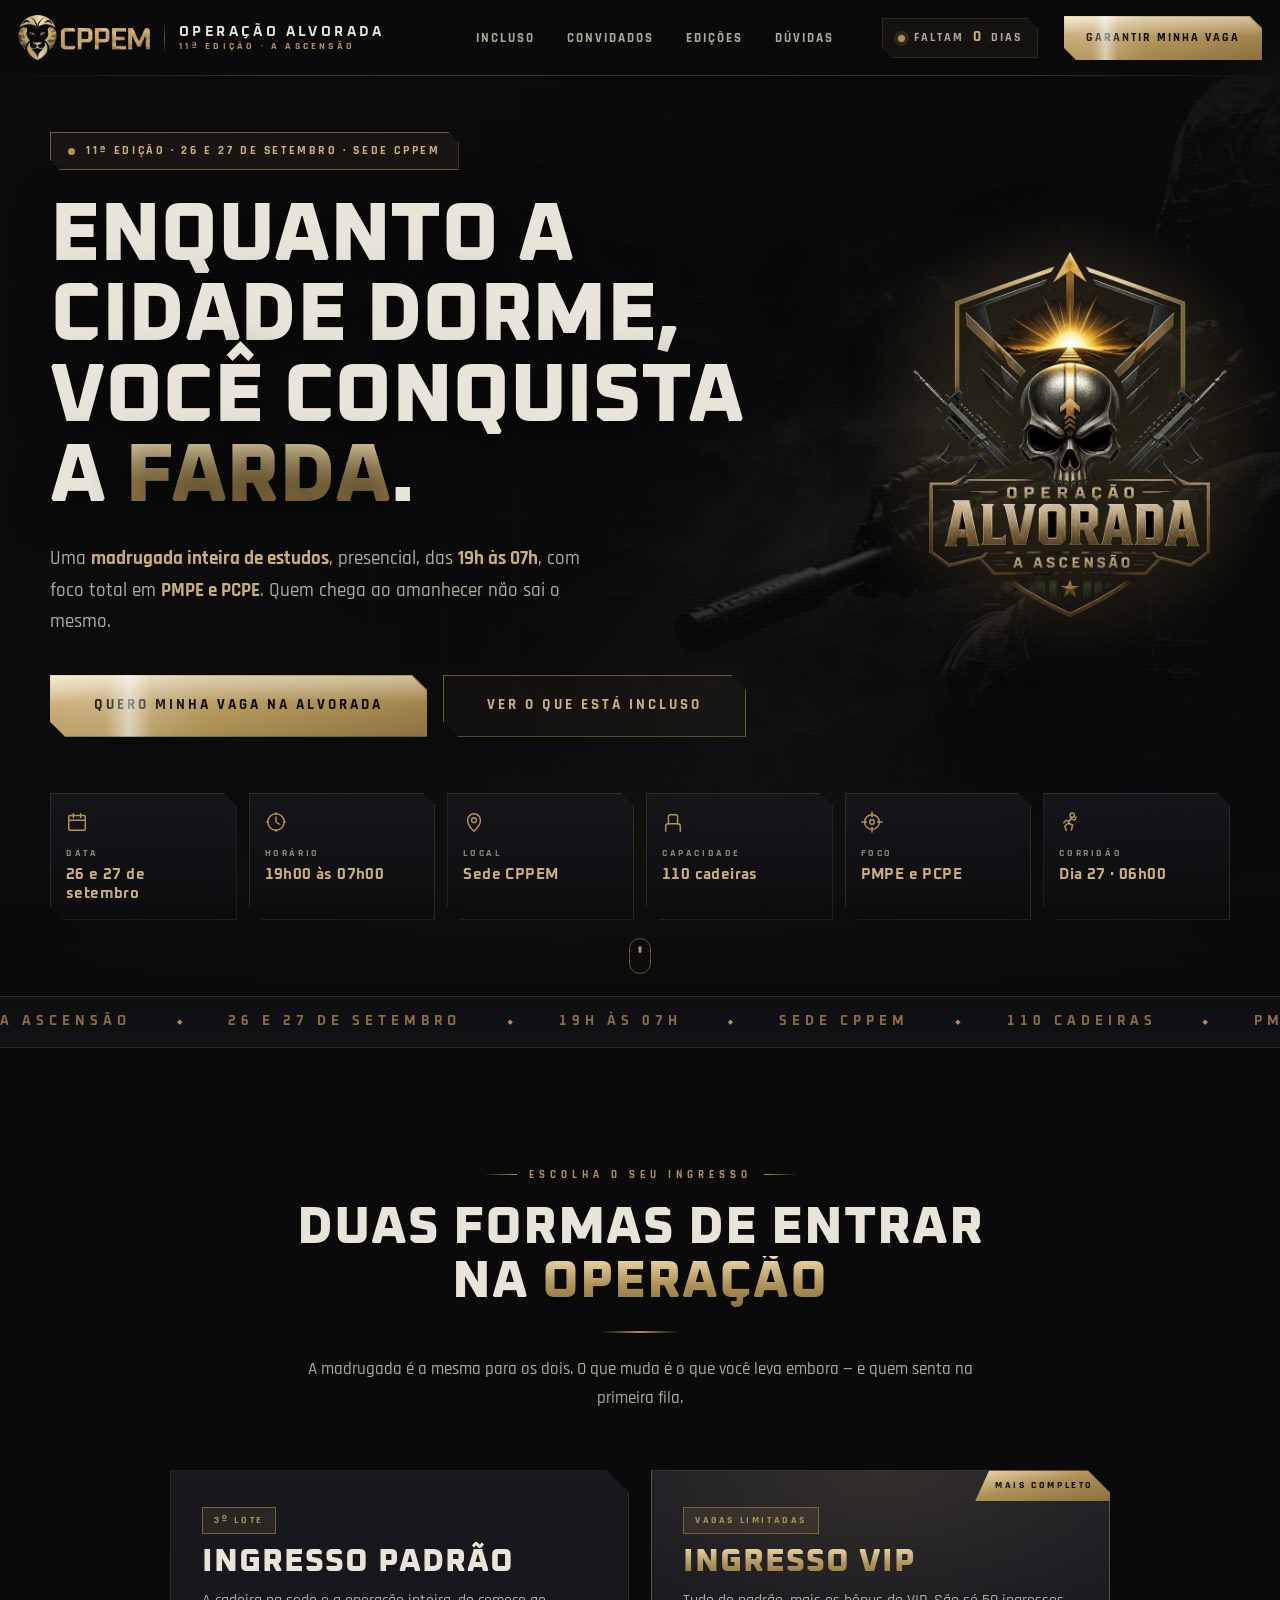
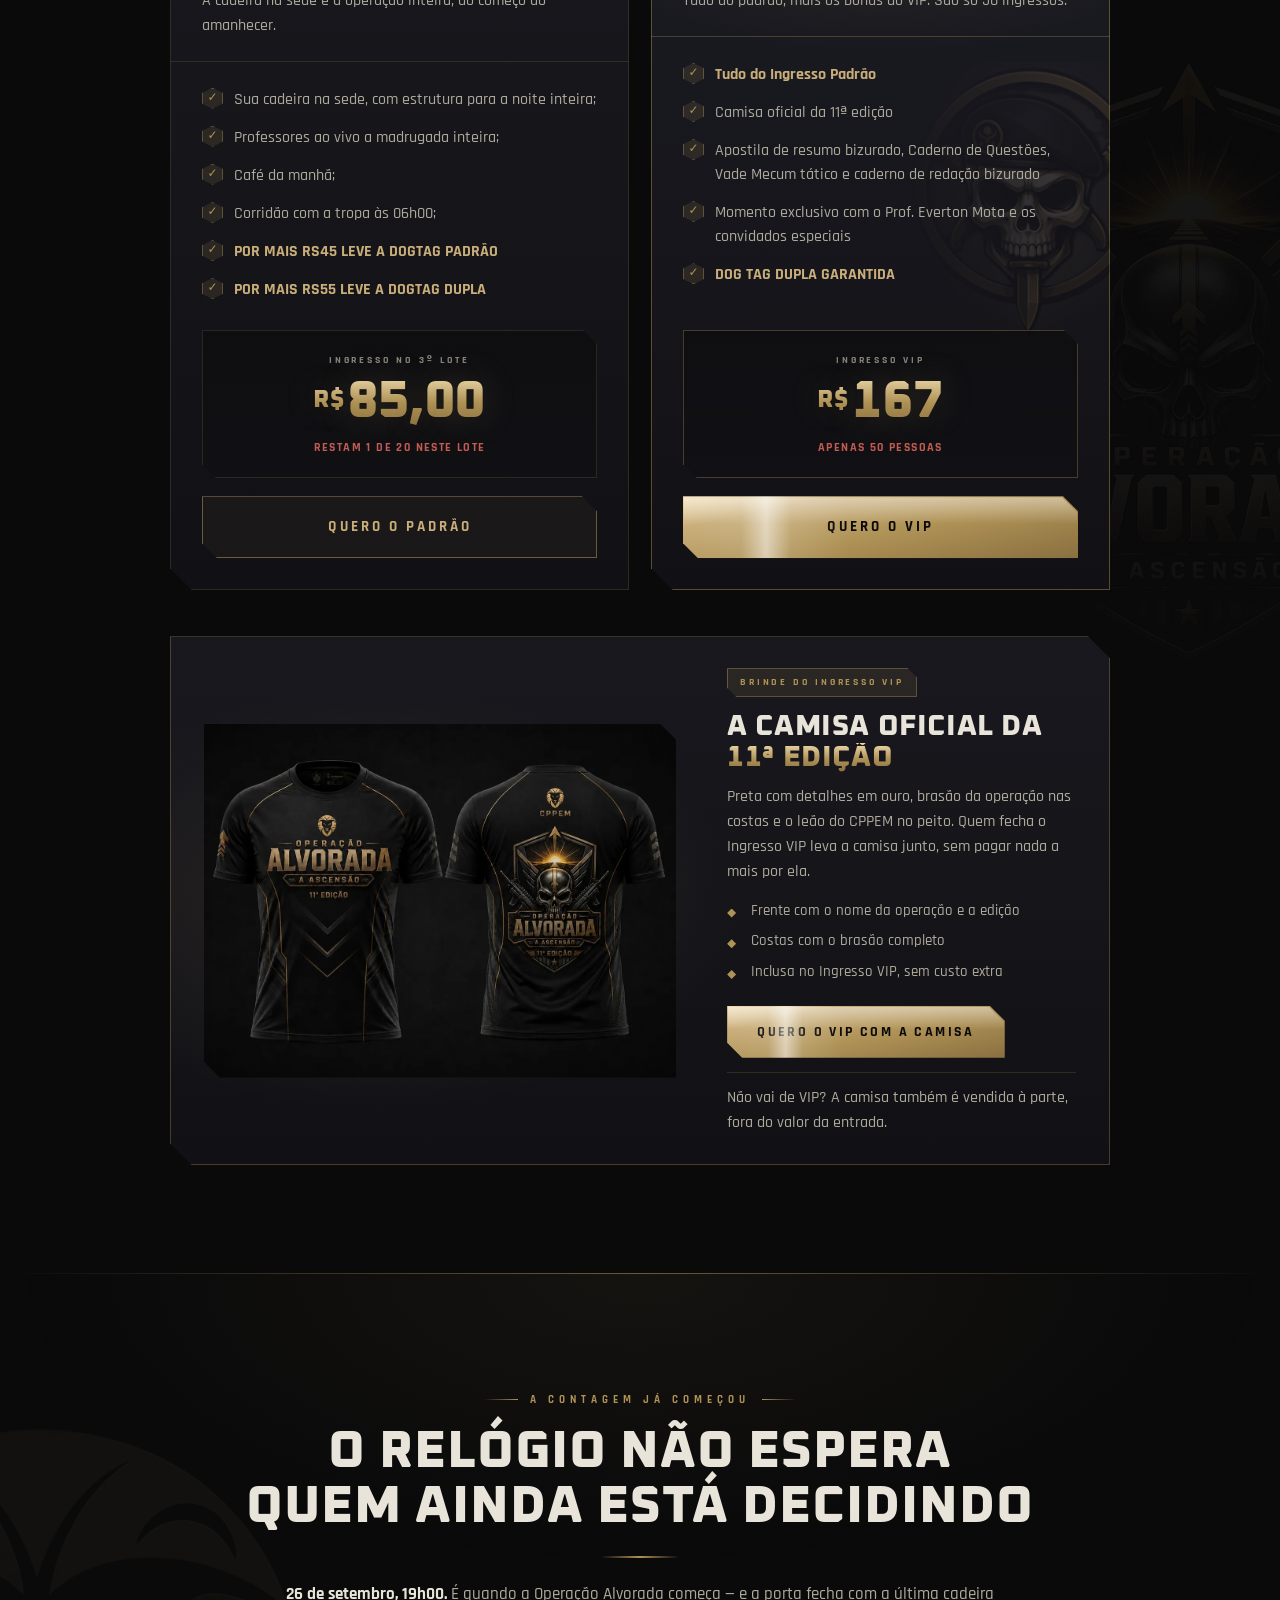
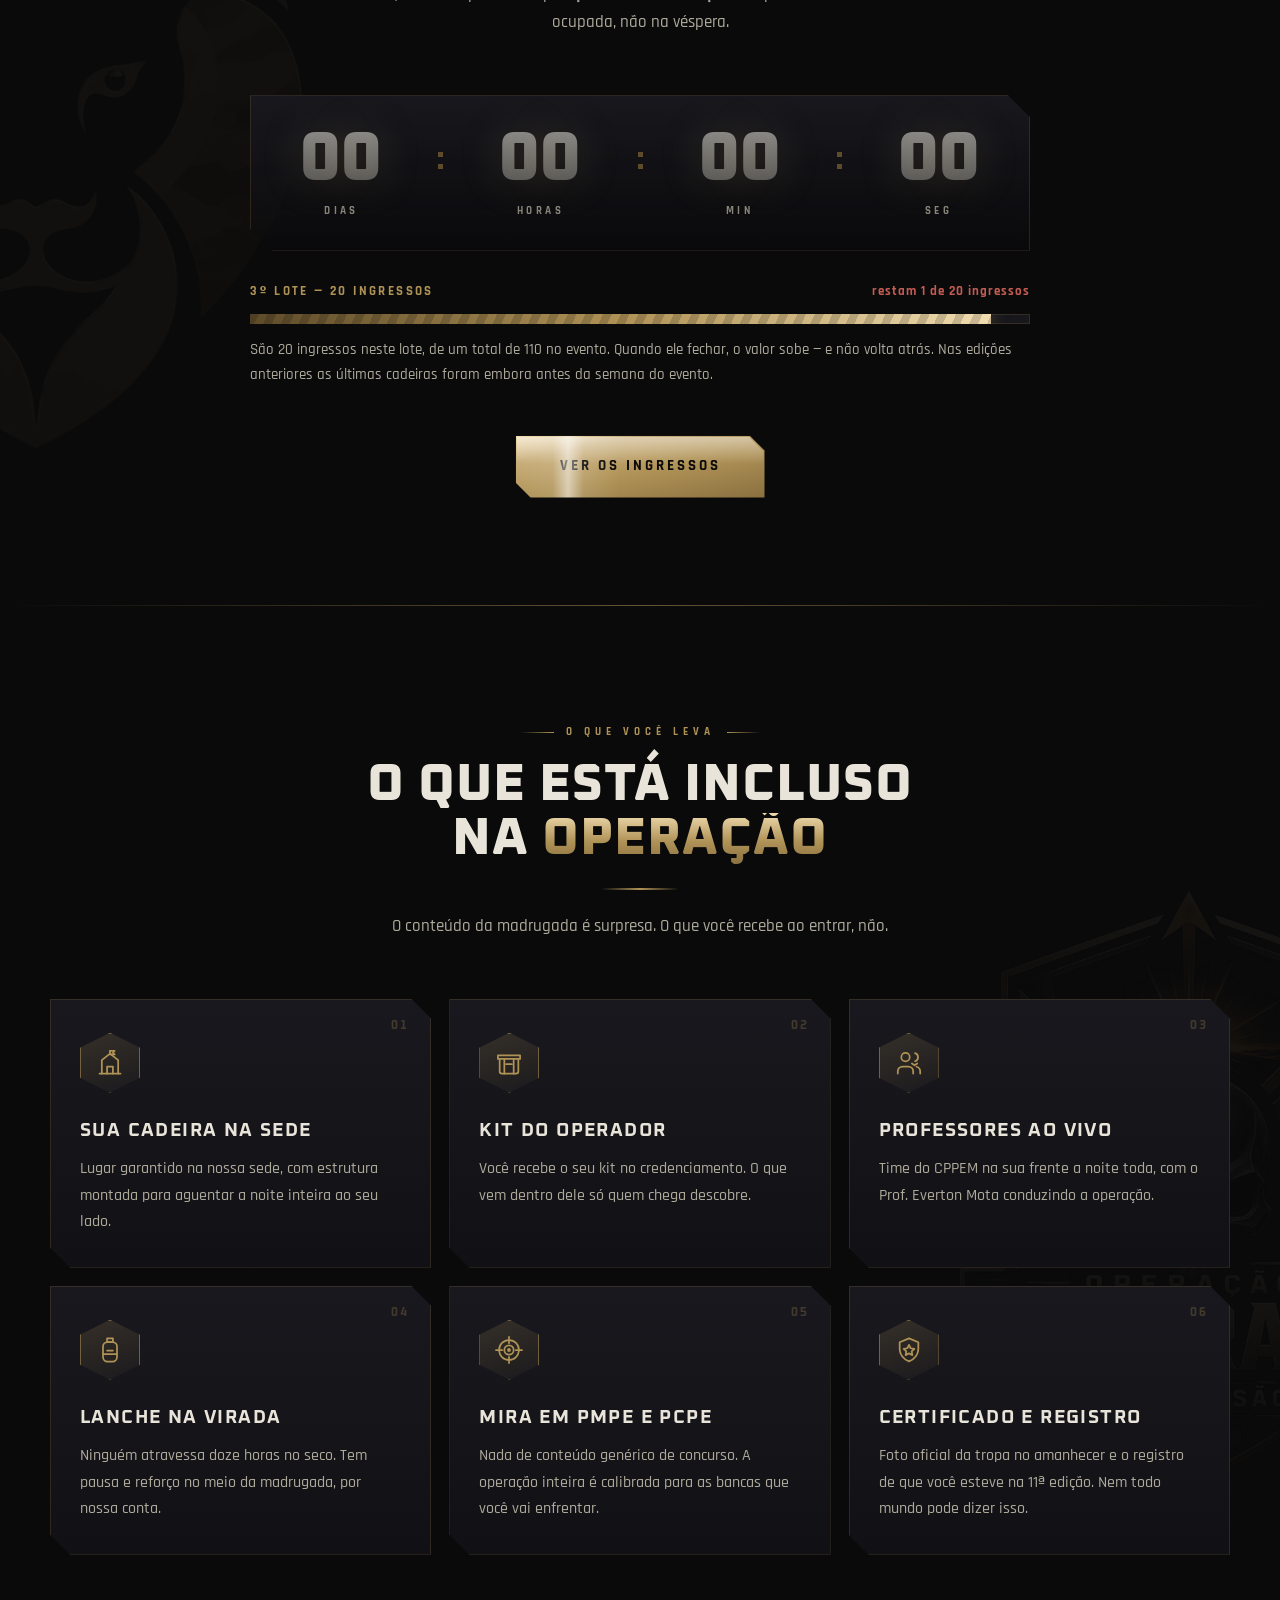
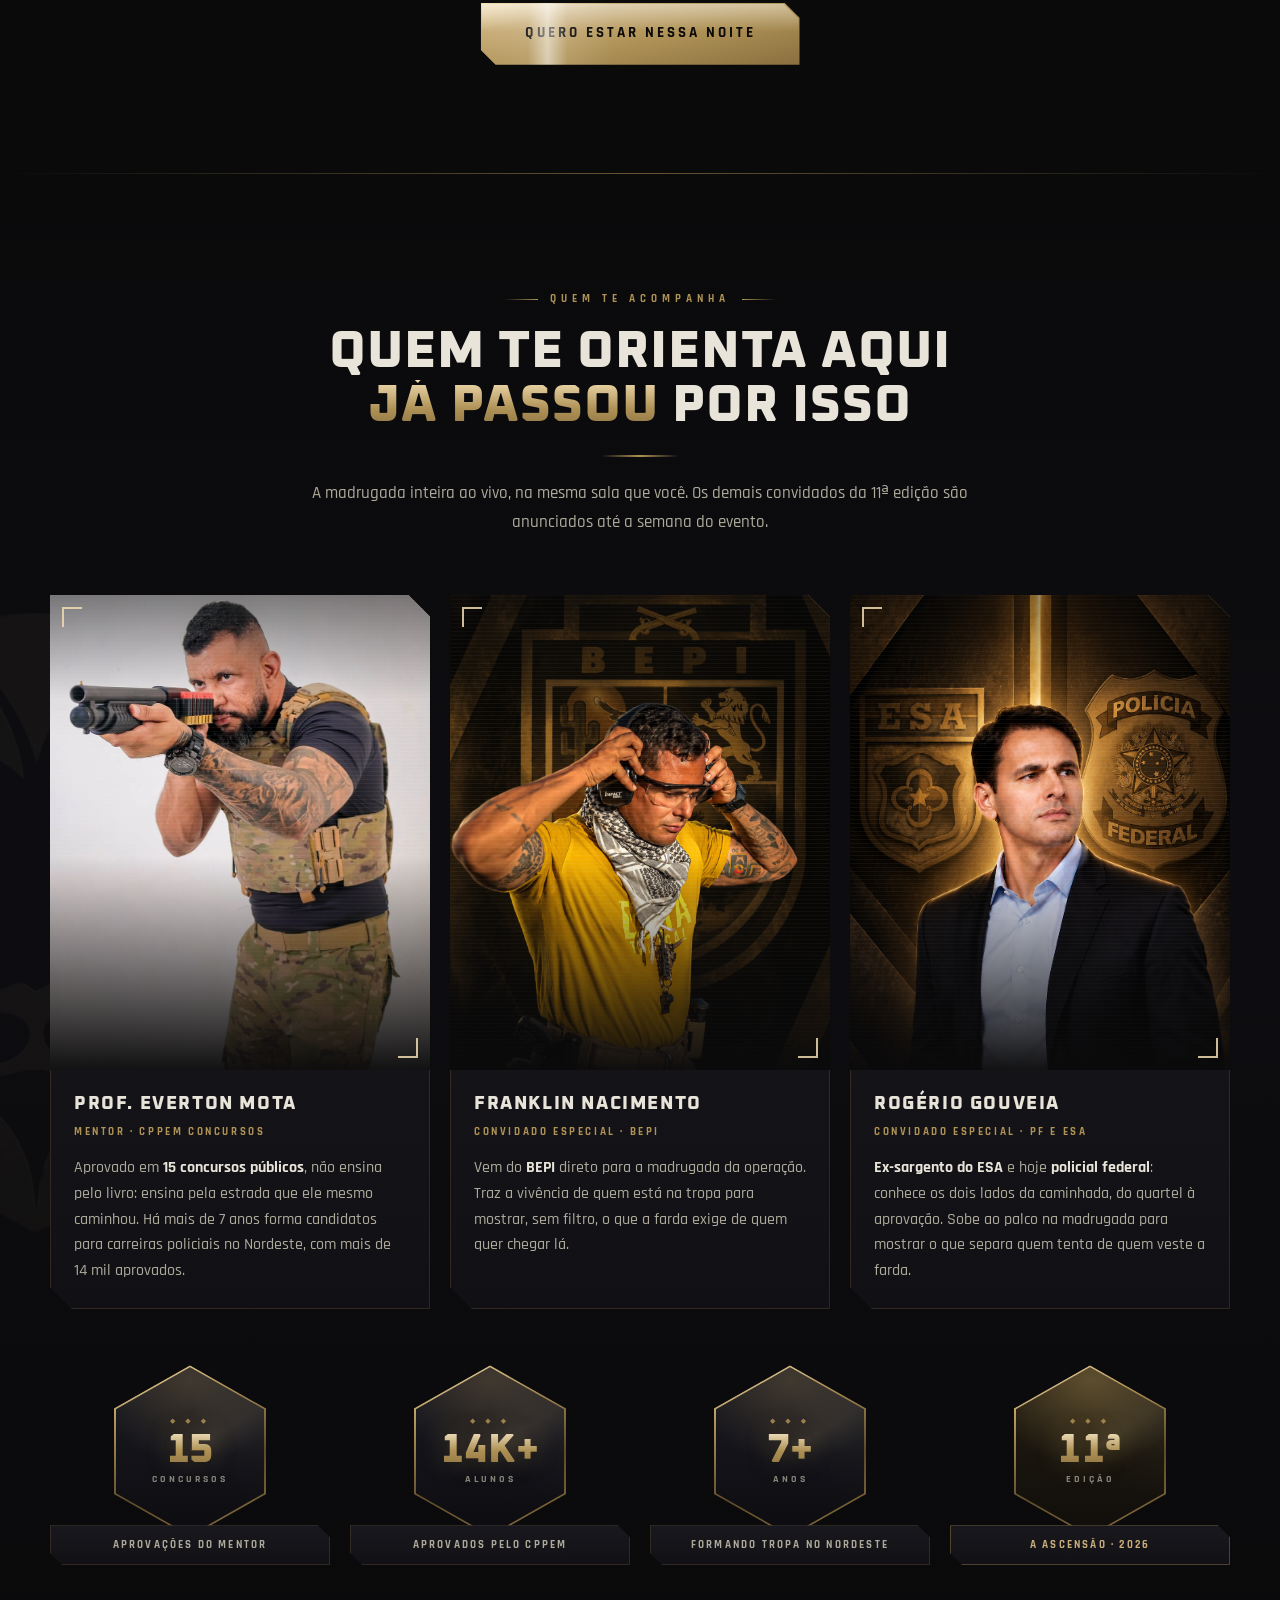
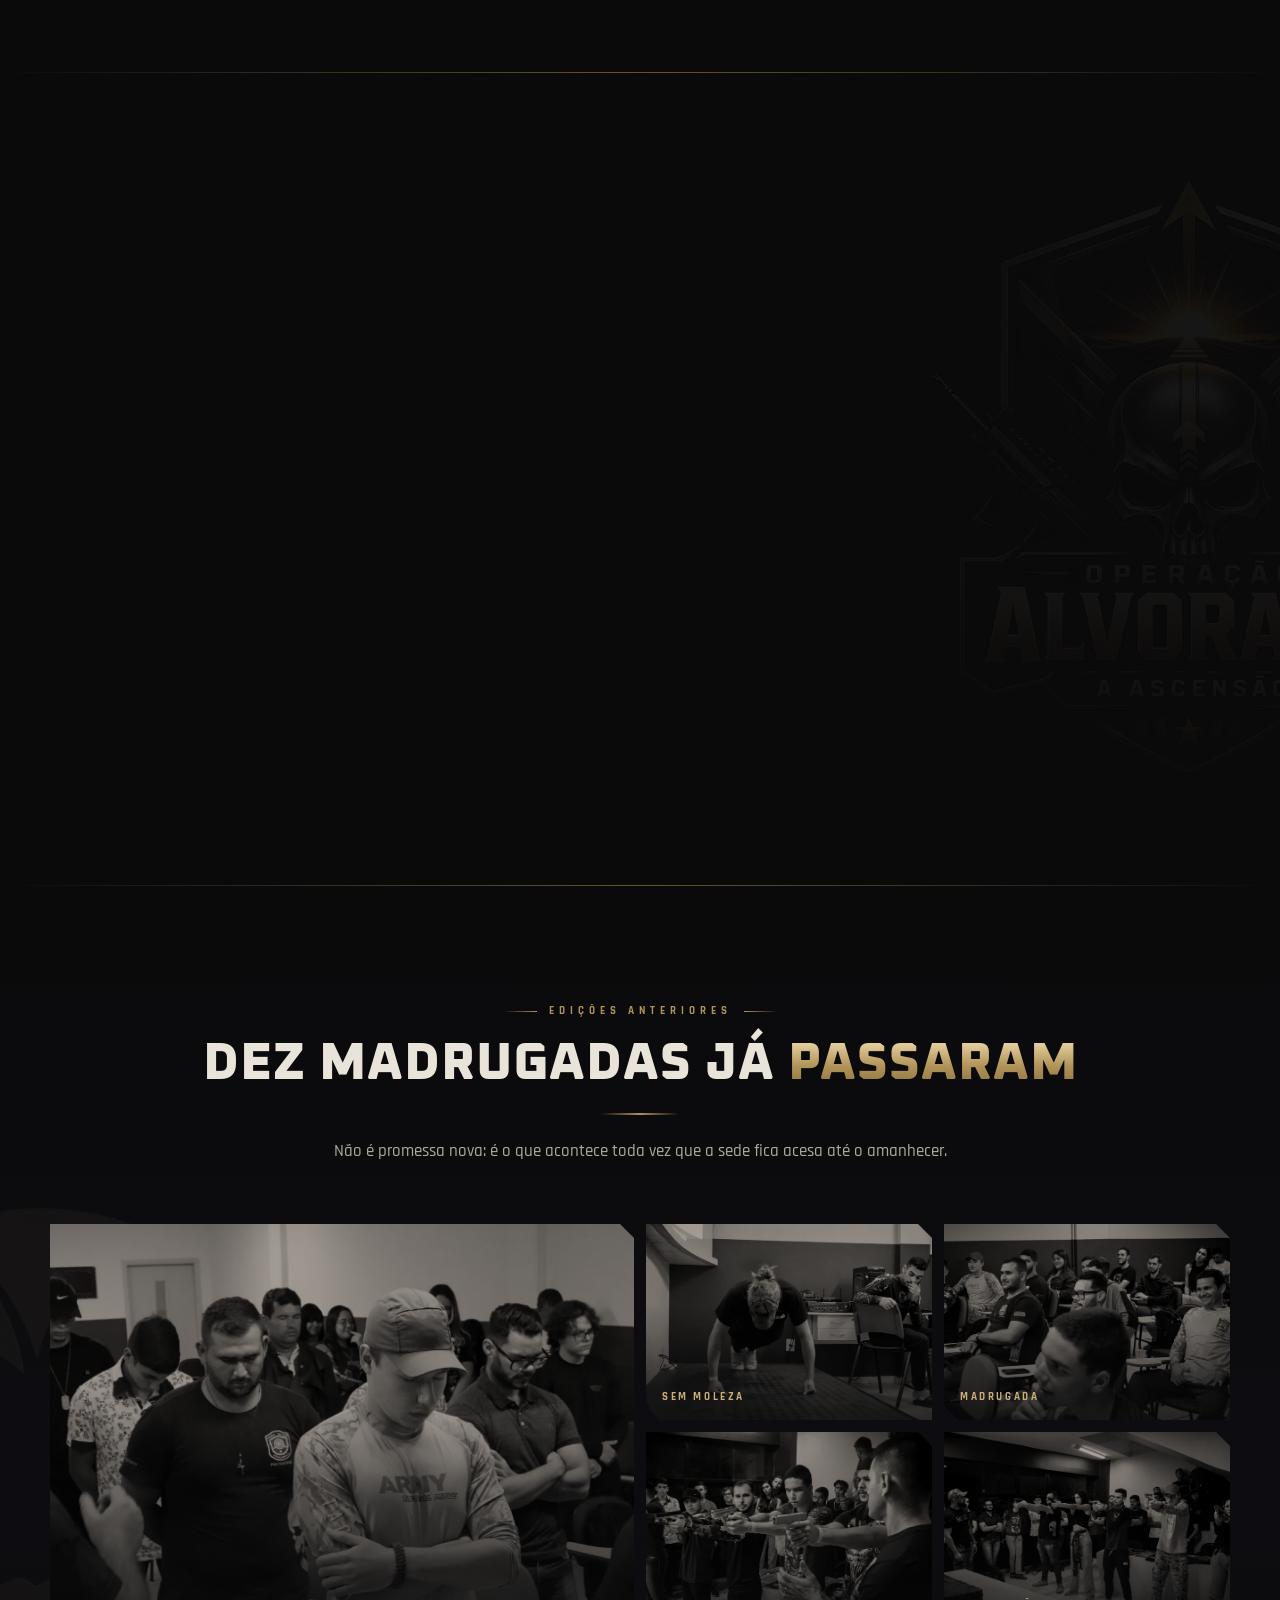
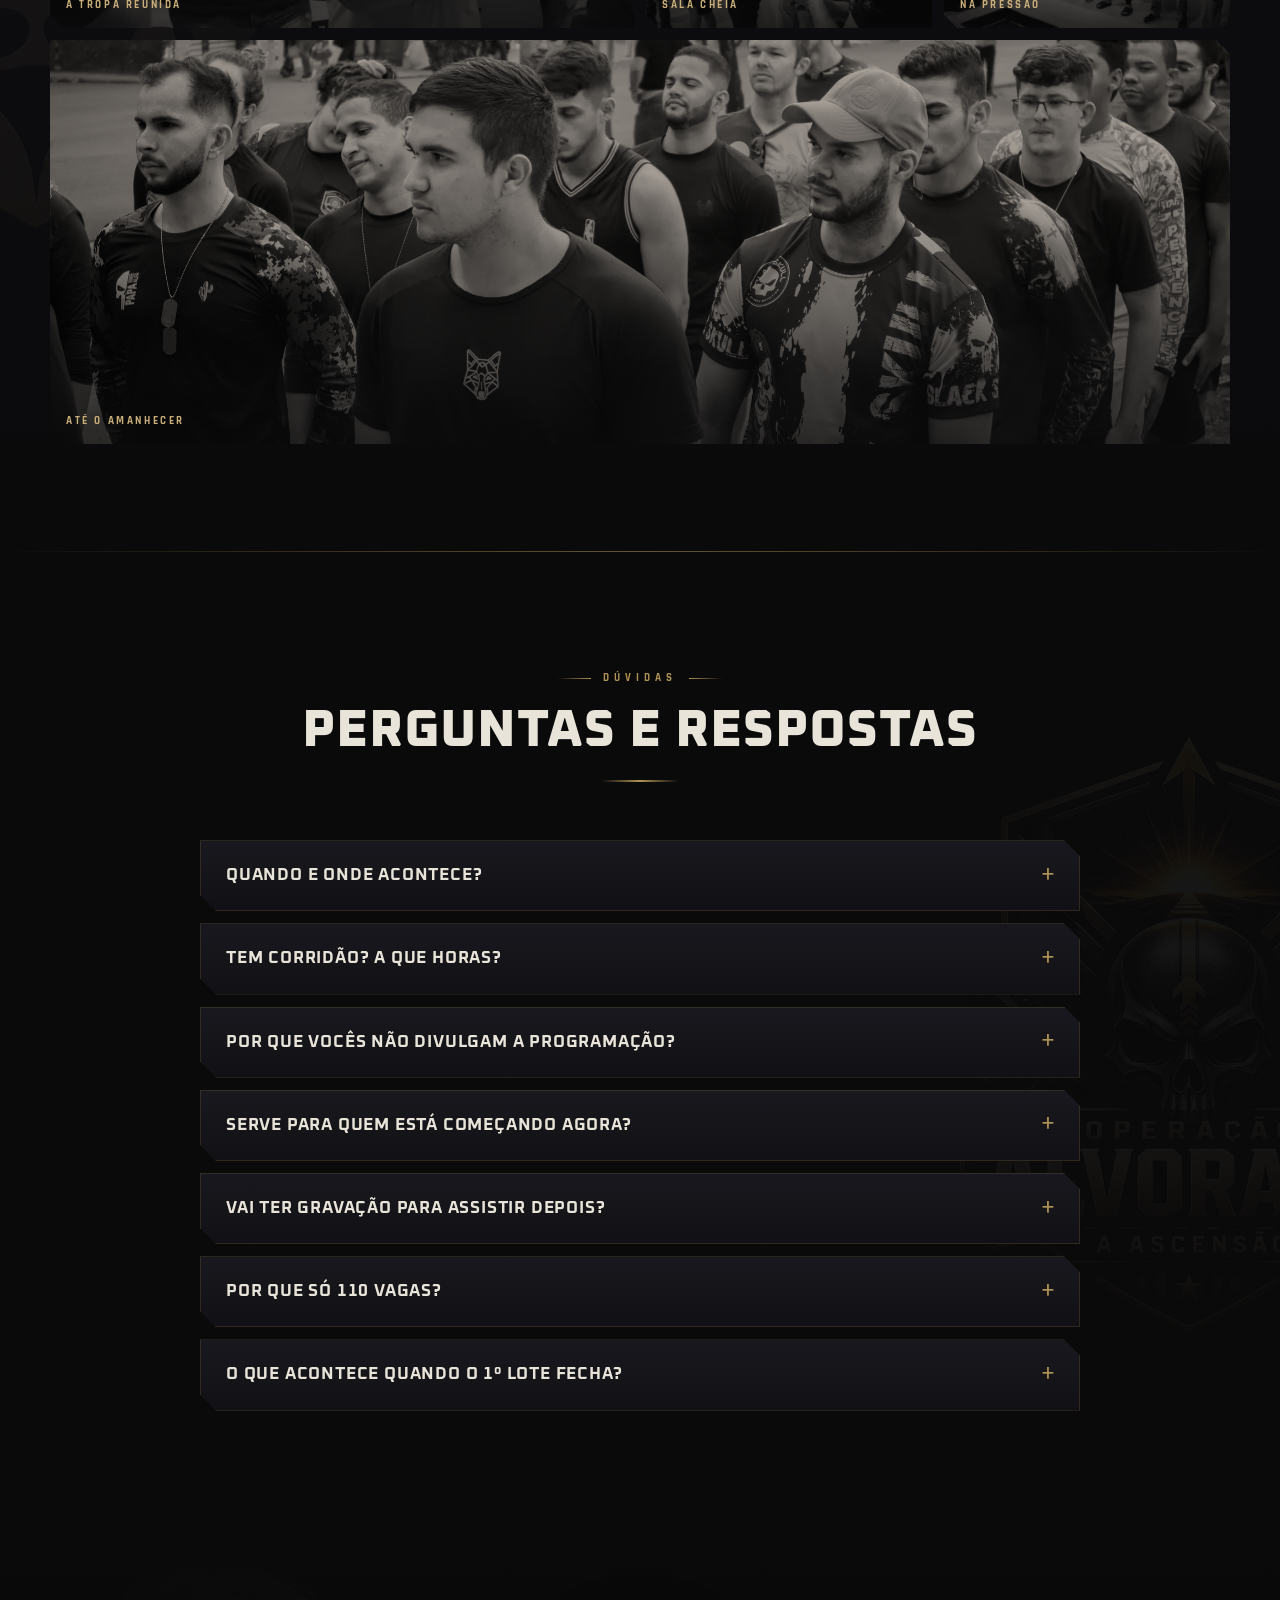
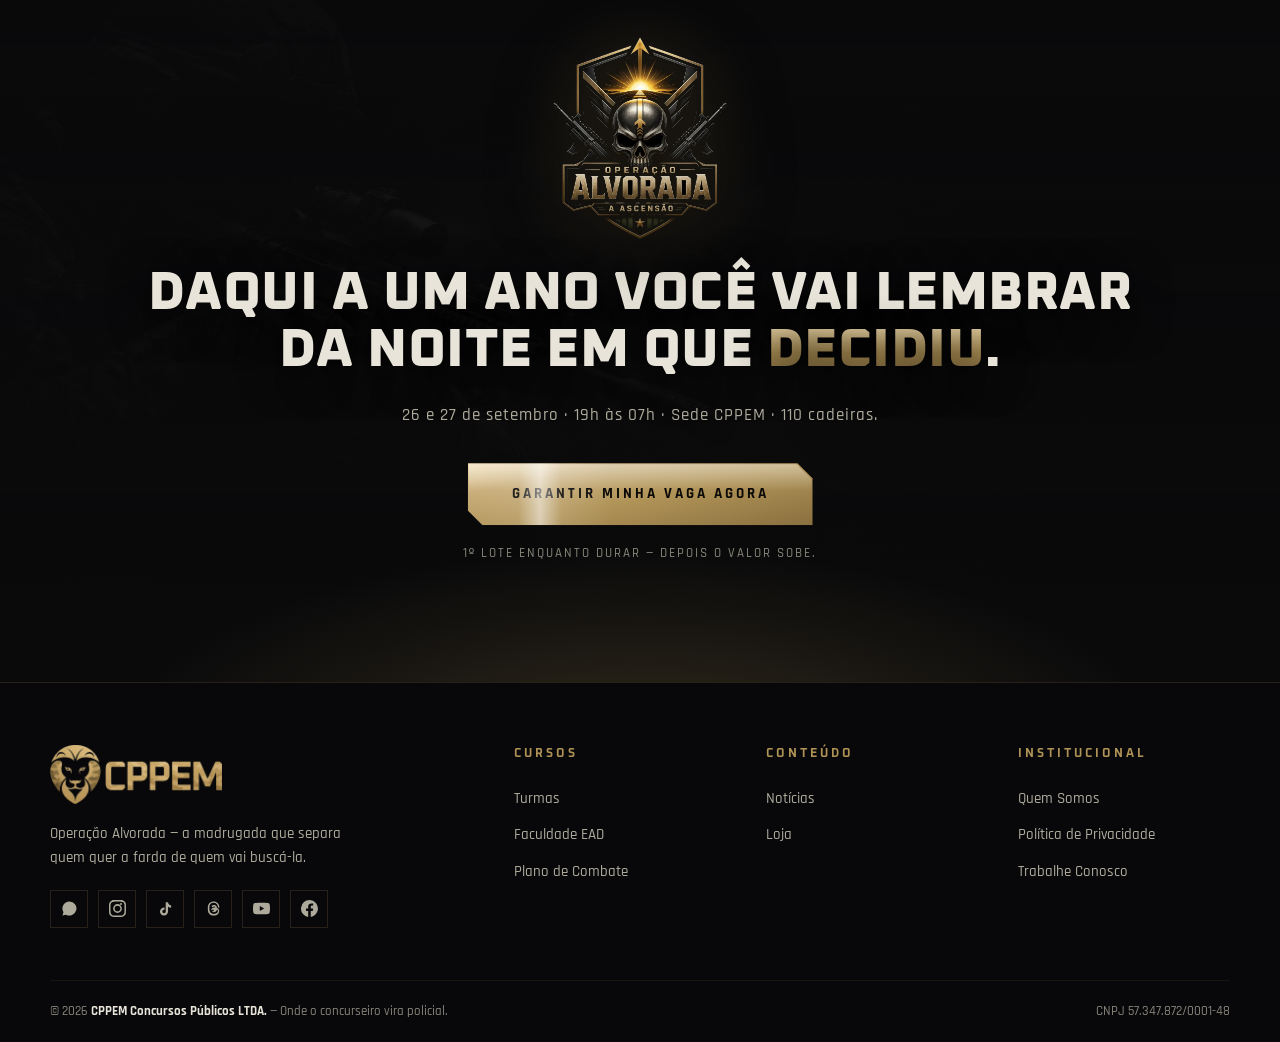
==== commit 79428db3: "3 Lote no relogio" ====
--- a/index.html
+++ b/index.html
@@ -76,7 +76,7 @@
   "offers": [
     {
       "@type": "Offer",
-      "name": "Ingresso Padrão — 1º lote",
+      "name": "Ingresso Padrão — 3º lote",
       "price": "47.90",
       "priceCurrency": "BRL",
       "availability": "https://schema.org/InStock",
@@ -262,7 +262,7 @@
       <!-- ---------- PADRÃO ---------- -->
       <article class="plano">
         <header class="plano__head">
-          <span class="plano__tag">1º lote</span>
+          <span class="plano__tag">3º lote</span>
           <h3 class="plano__nome">Ingresso Padrão</h3>
           <p class="plano__desc">A cadeira na sede e a operação inteira, do começo ao amanhecer.</p>
         </header>
@@ -387,10 +387,10 @@
 
     <div class="lote">
       <div class="lote__head">
-        <span class="lote__title">1º lote — 20 ingressos, o mais barato de todos</span>
+        <span class="lote__title">3º lote — 20 ingressos</span>
         <span class="lote__left" id="loteLeft">carregando…</span>
       </div>
-      <div class="lote__bar" role="progressbar" aria-label="Ingressos do 1º lote já ocupados"
+      <div class="lote__bar" role="progressbar" aria-label="Ingressos do 3º lote já ocupados"
            aria-valuemin="0" aria-valuemax="100" aria-valuenow="0" id="loteBar">
         <i id="loteFill"></i>
       </div>
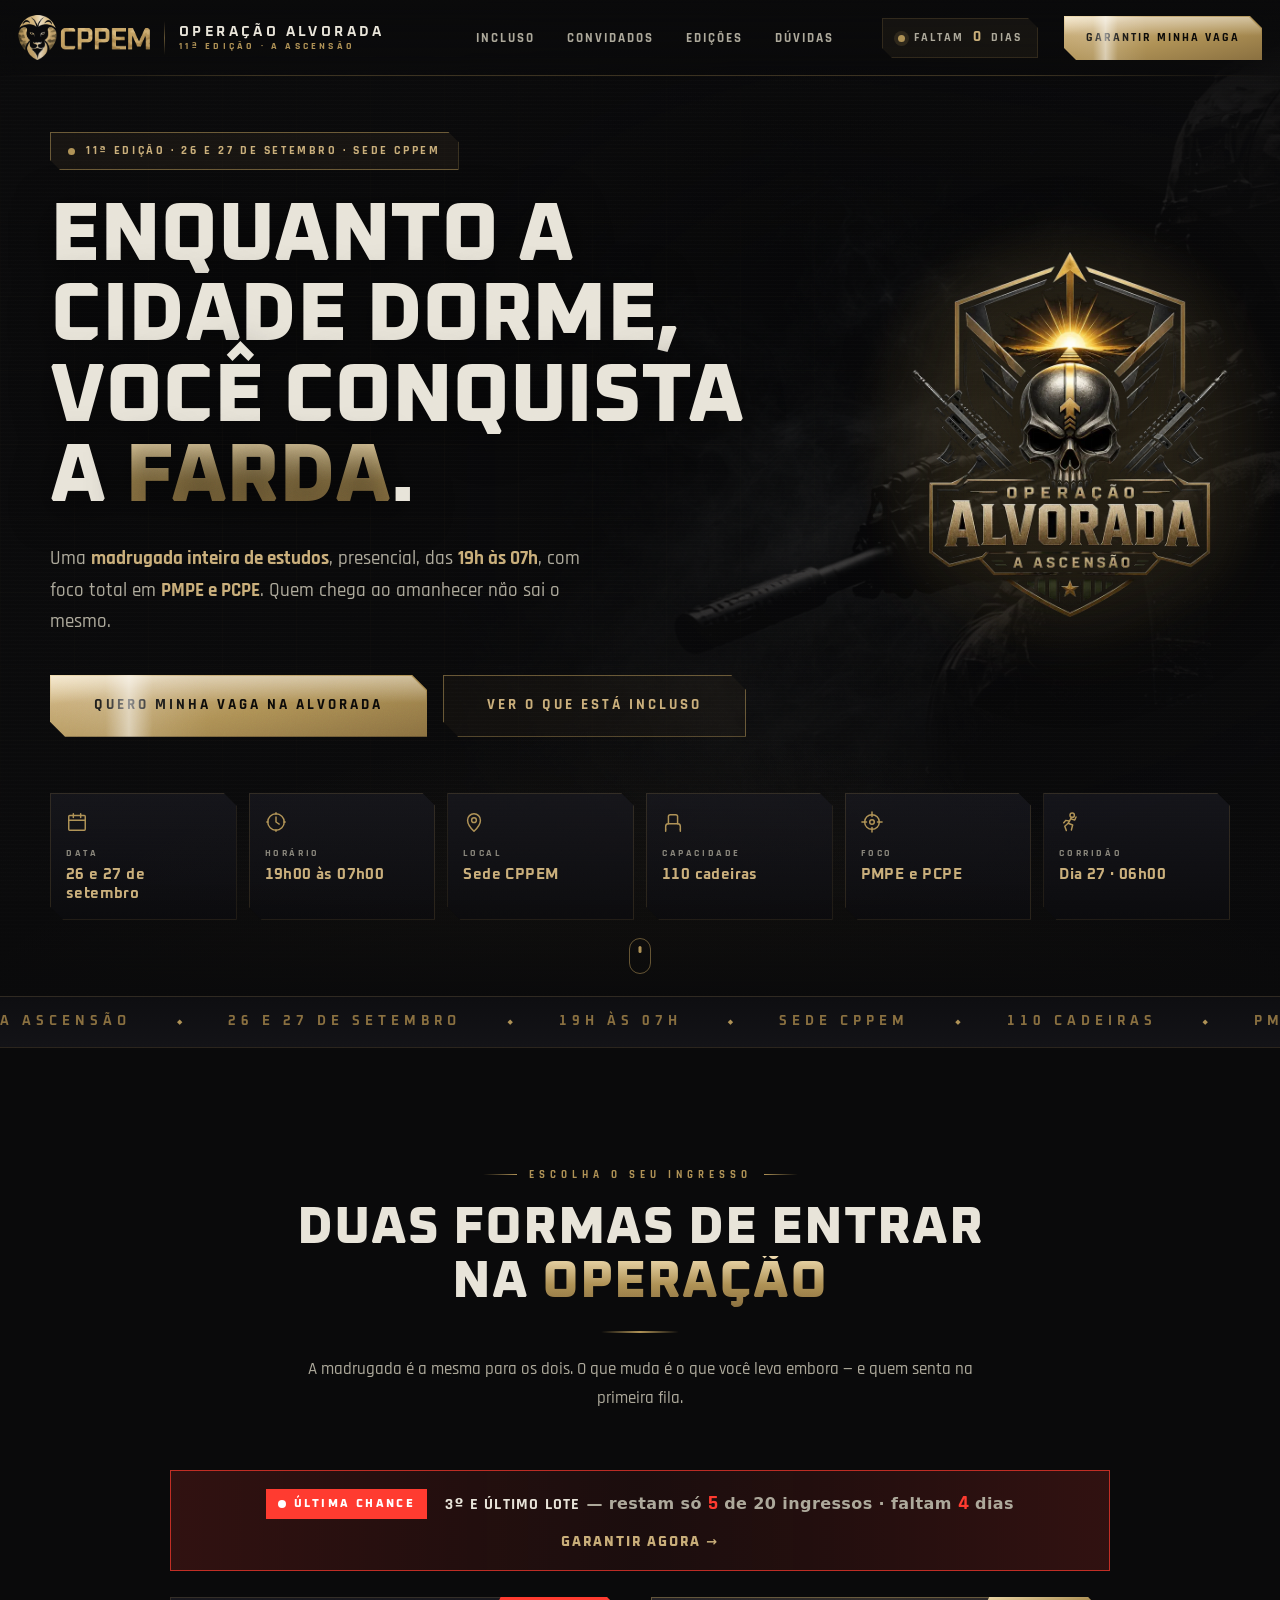
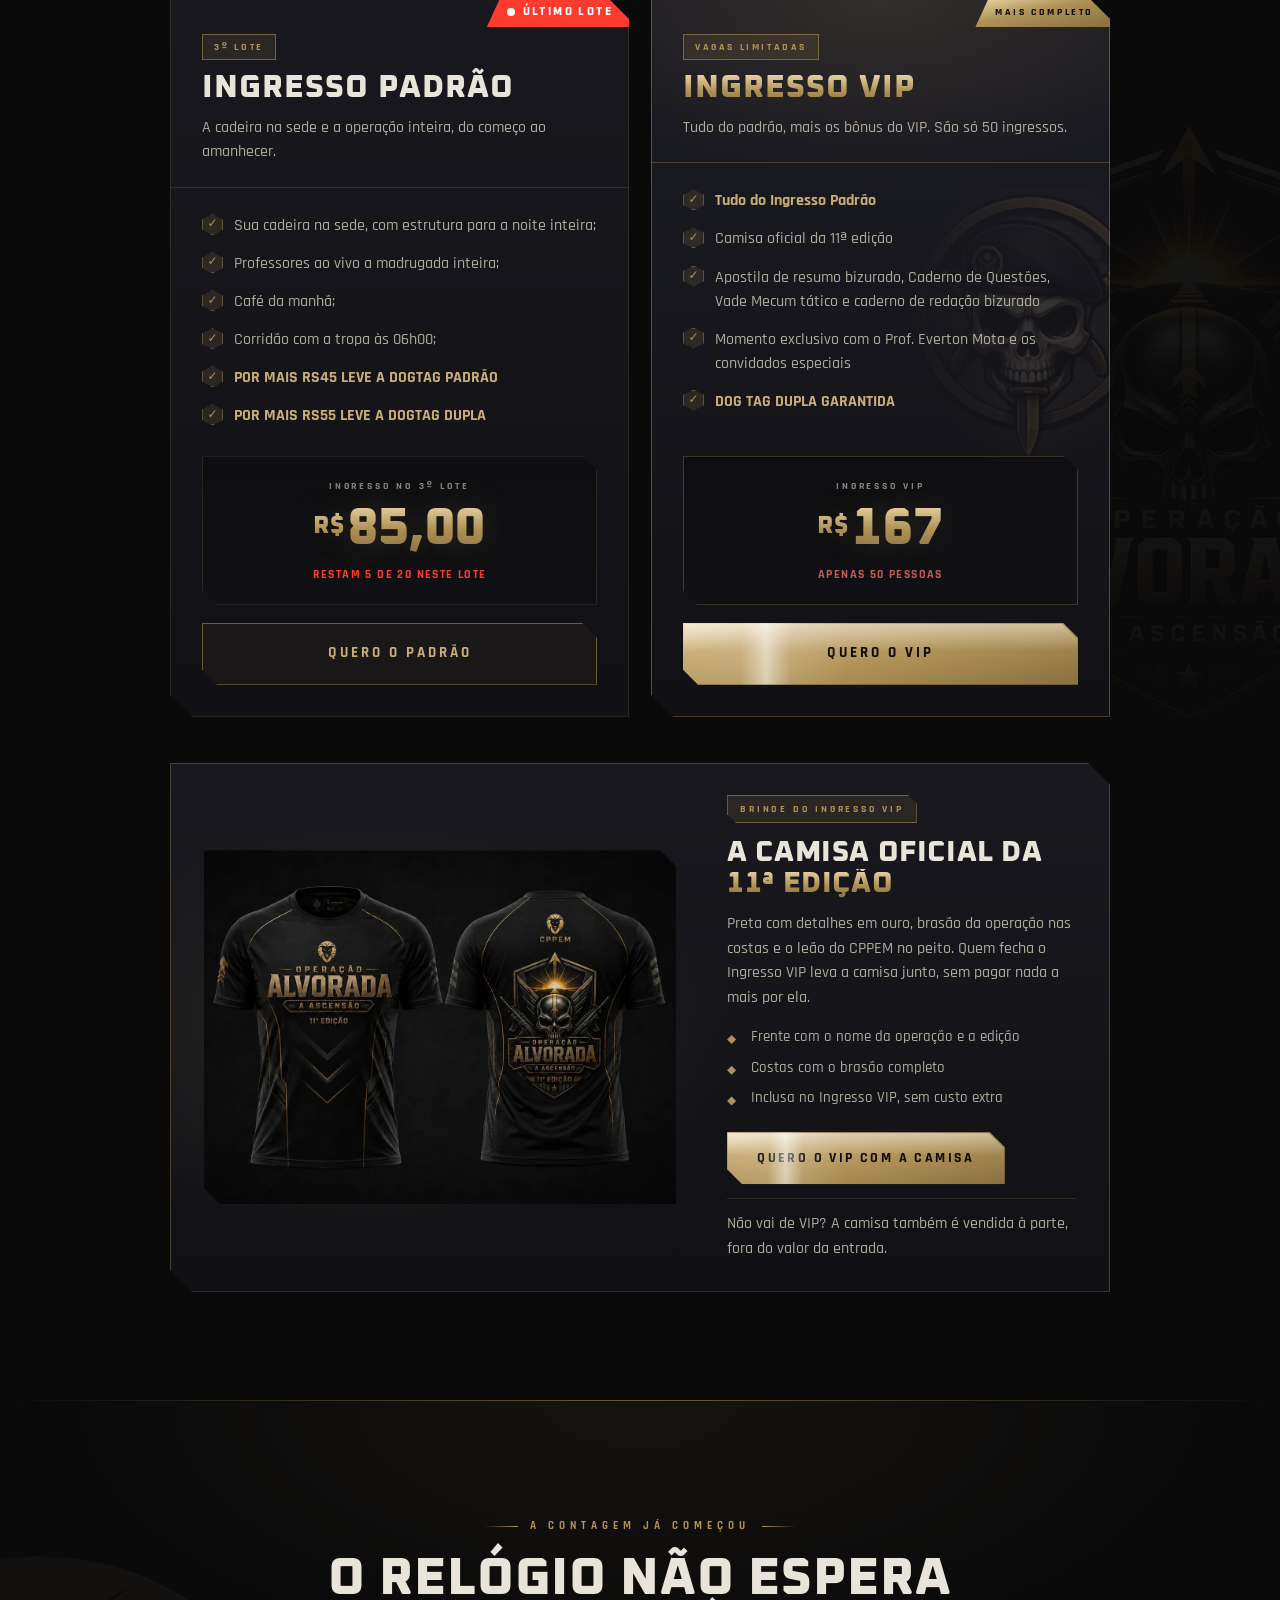
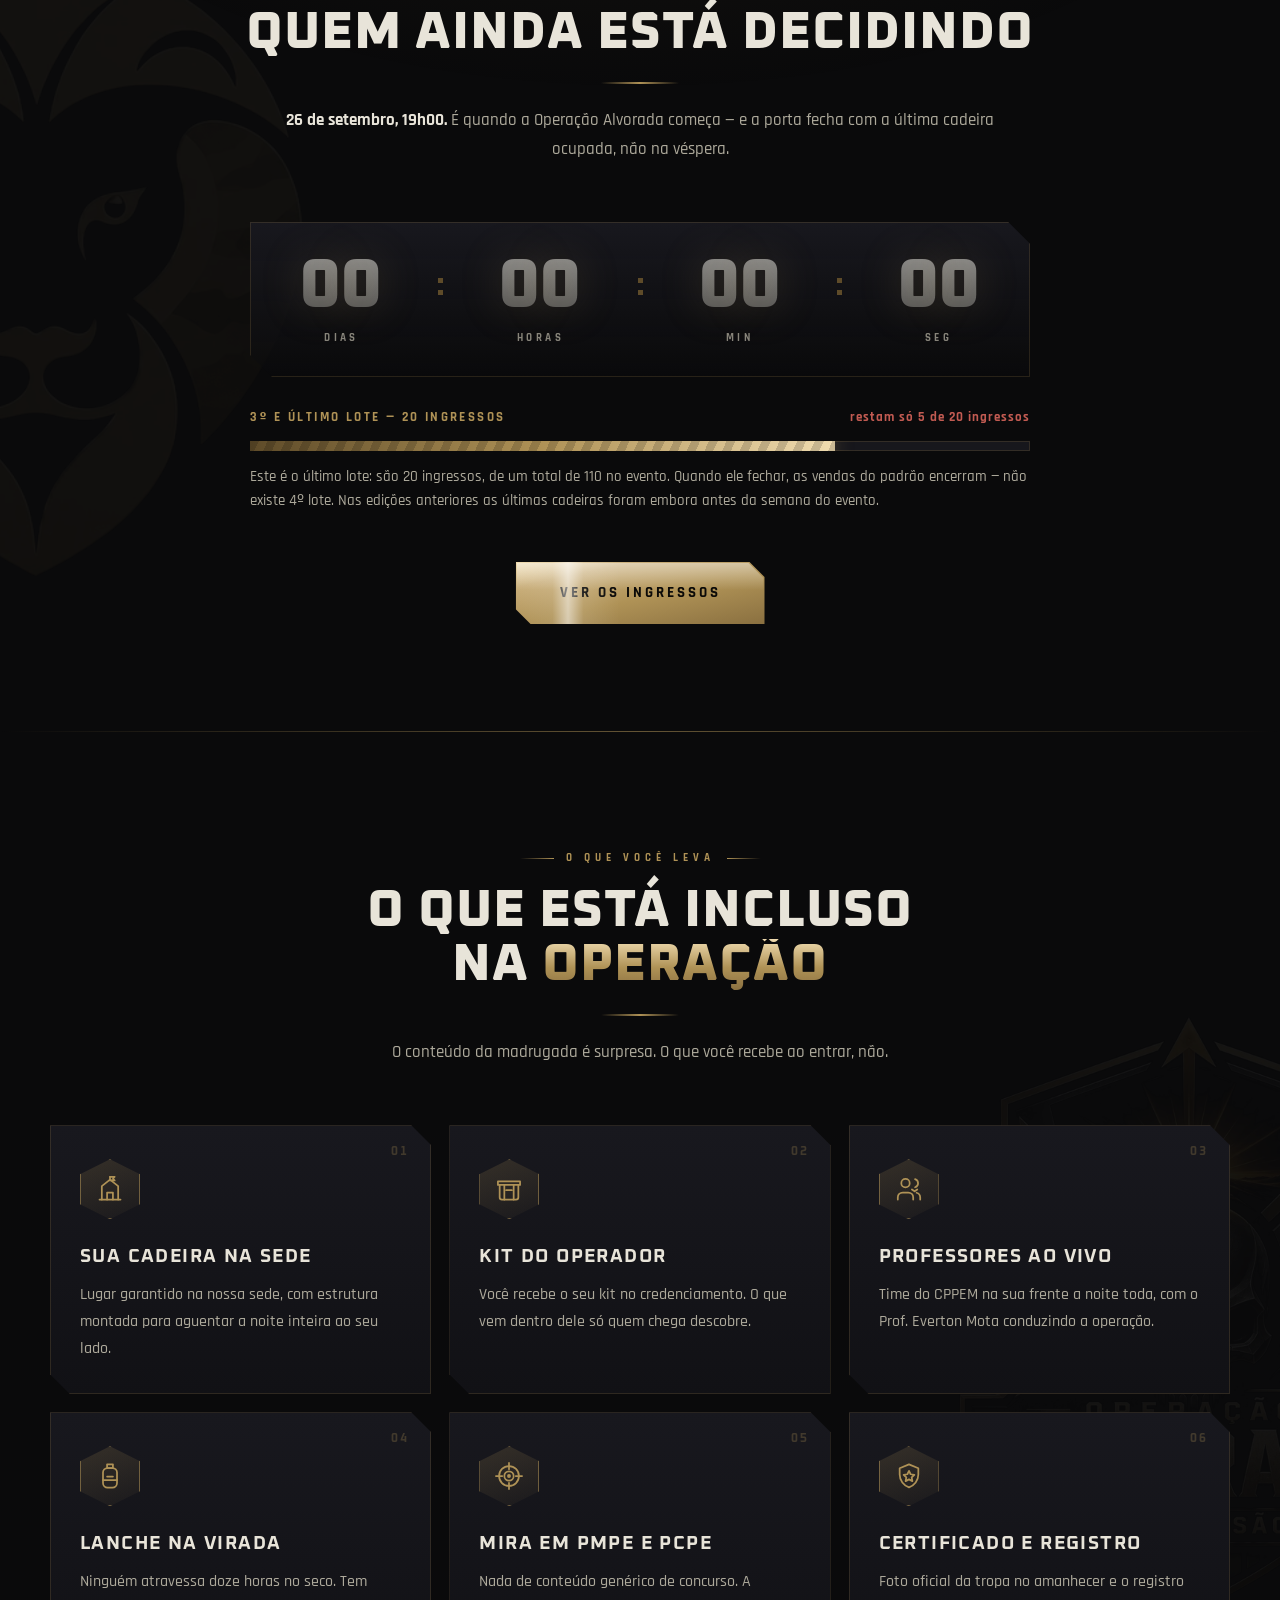
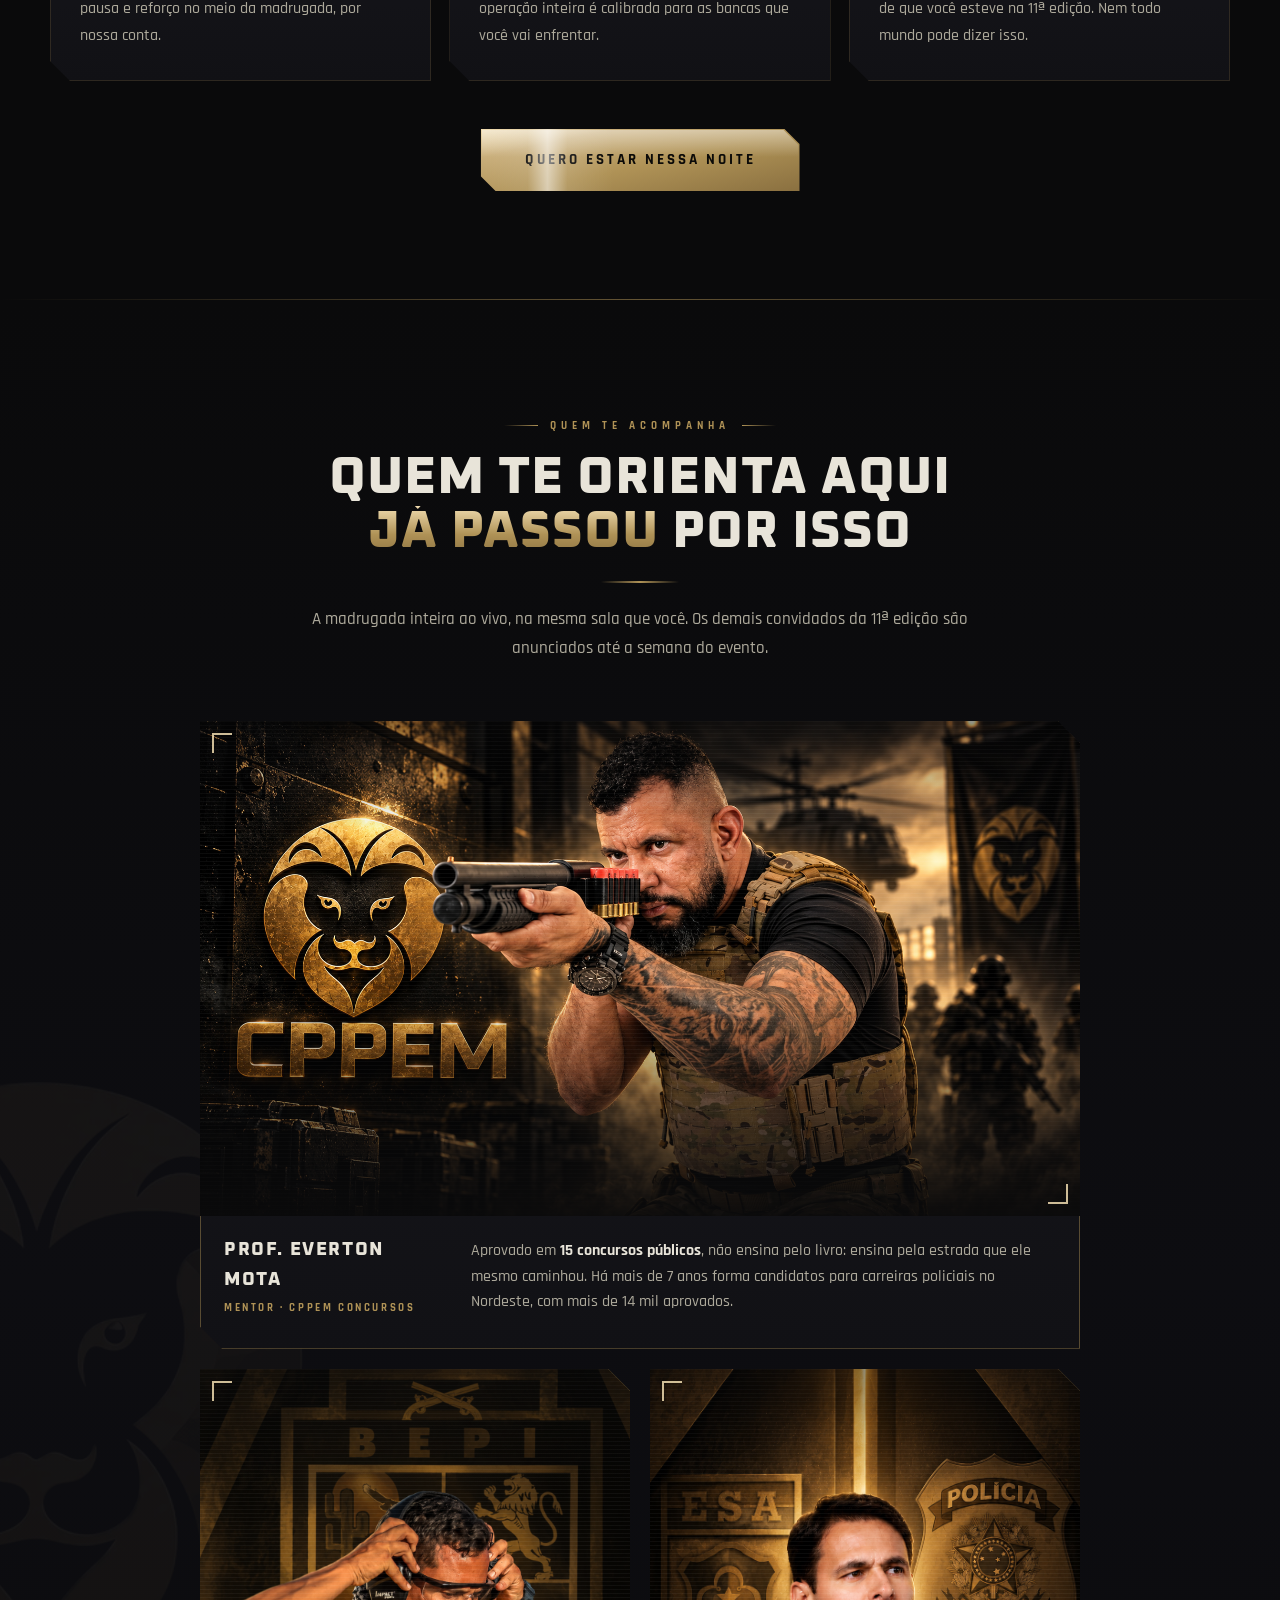
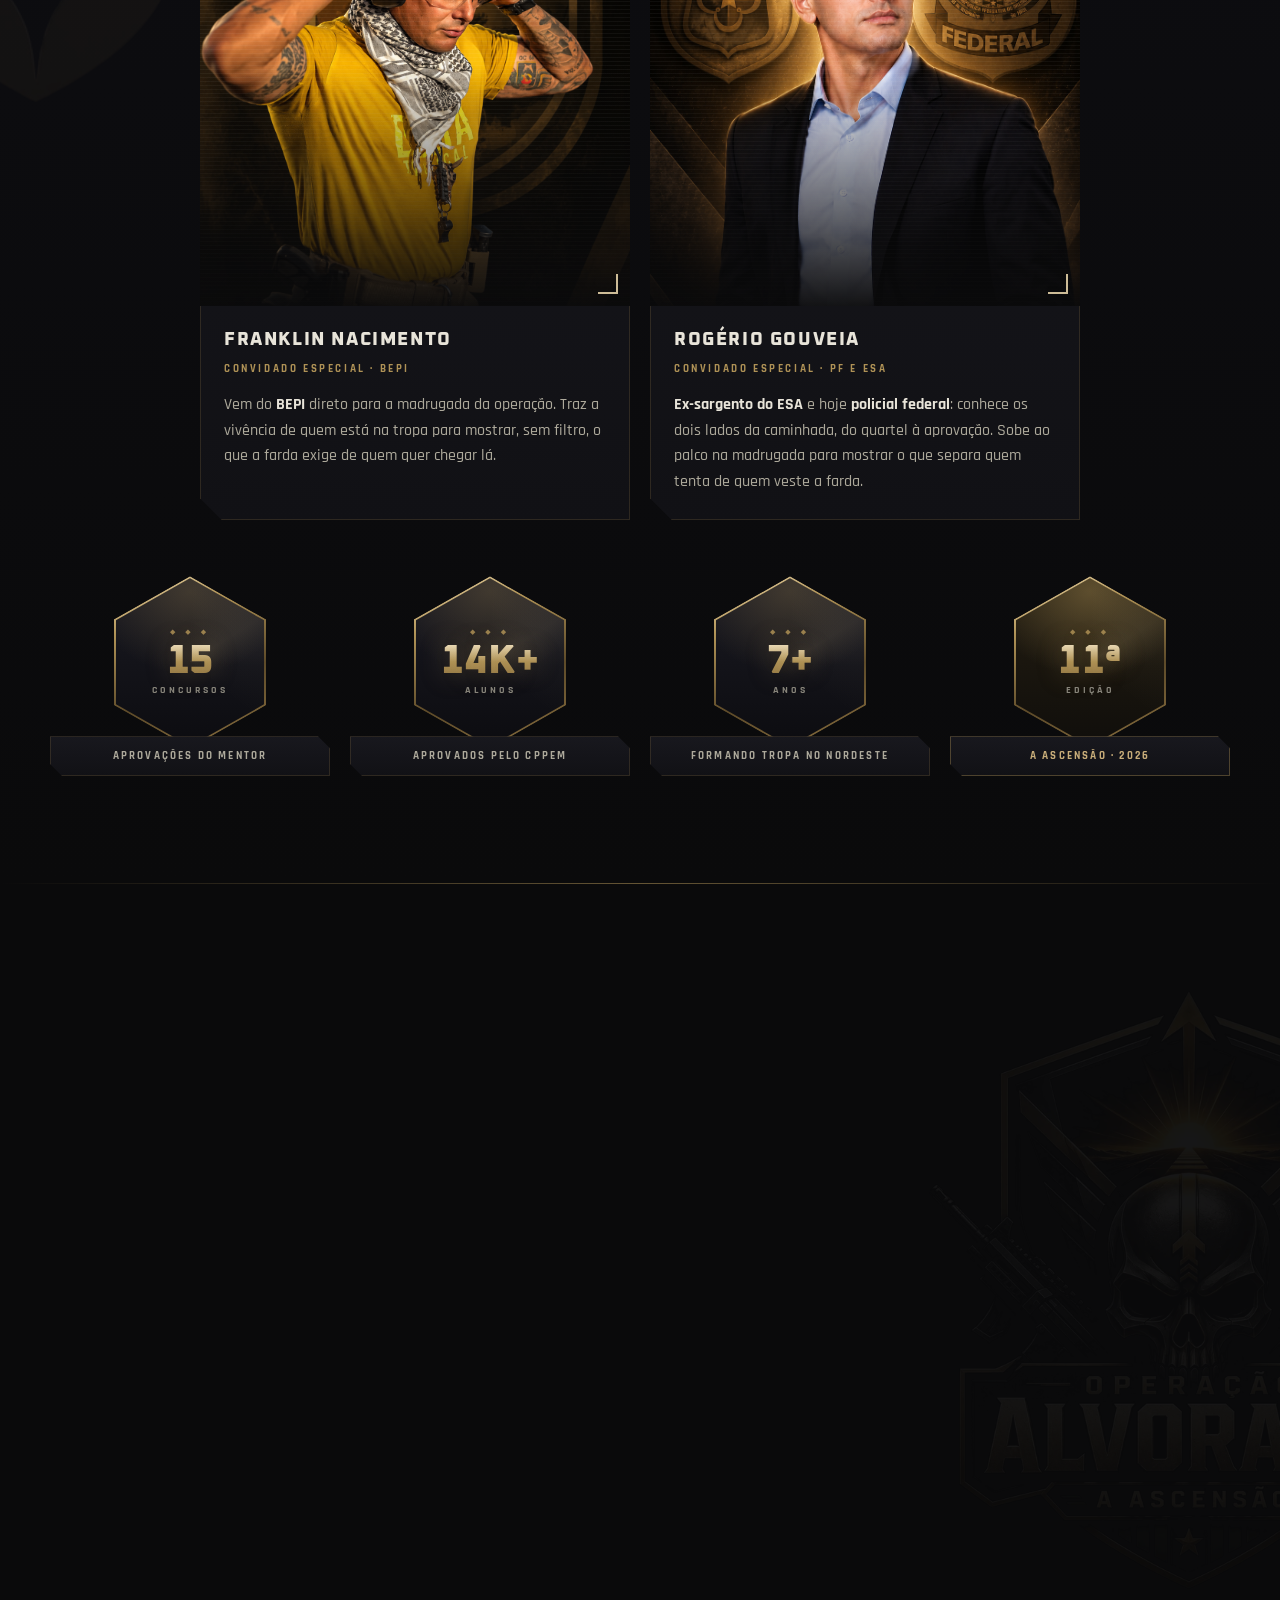
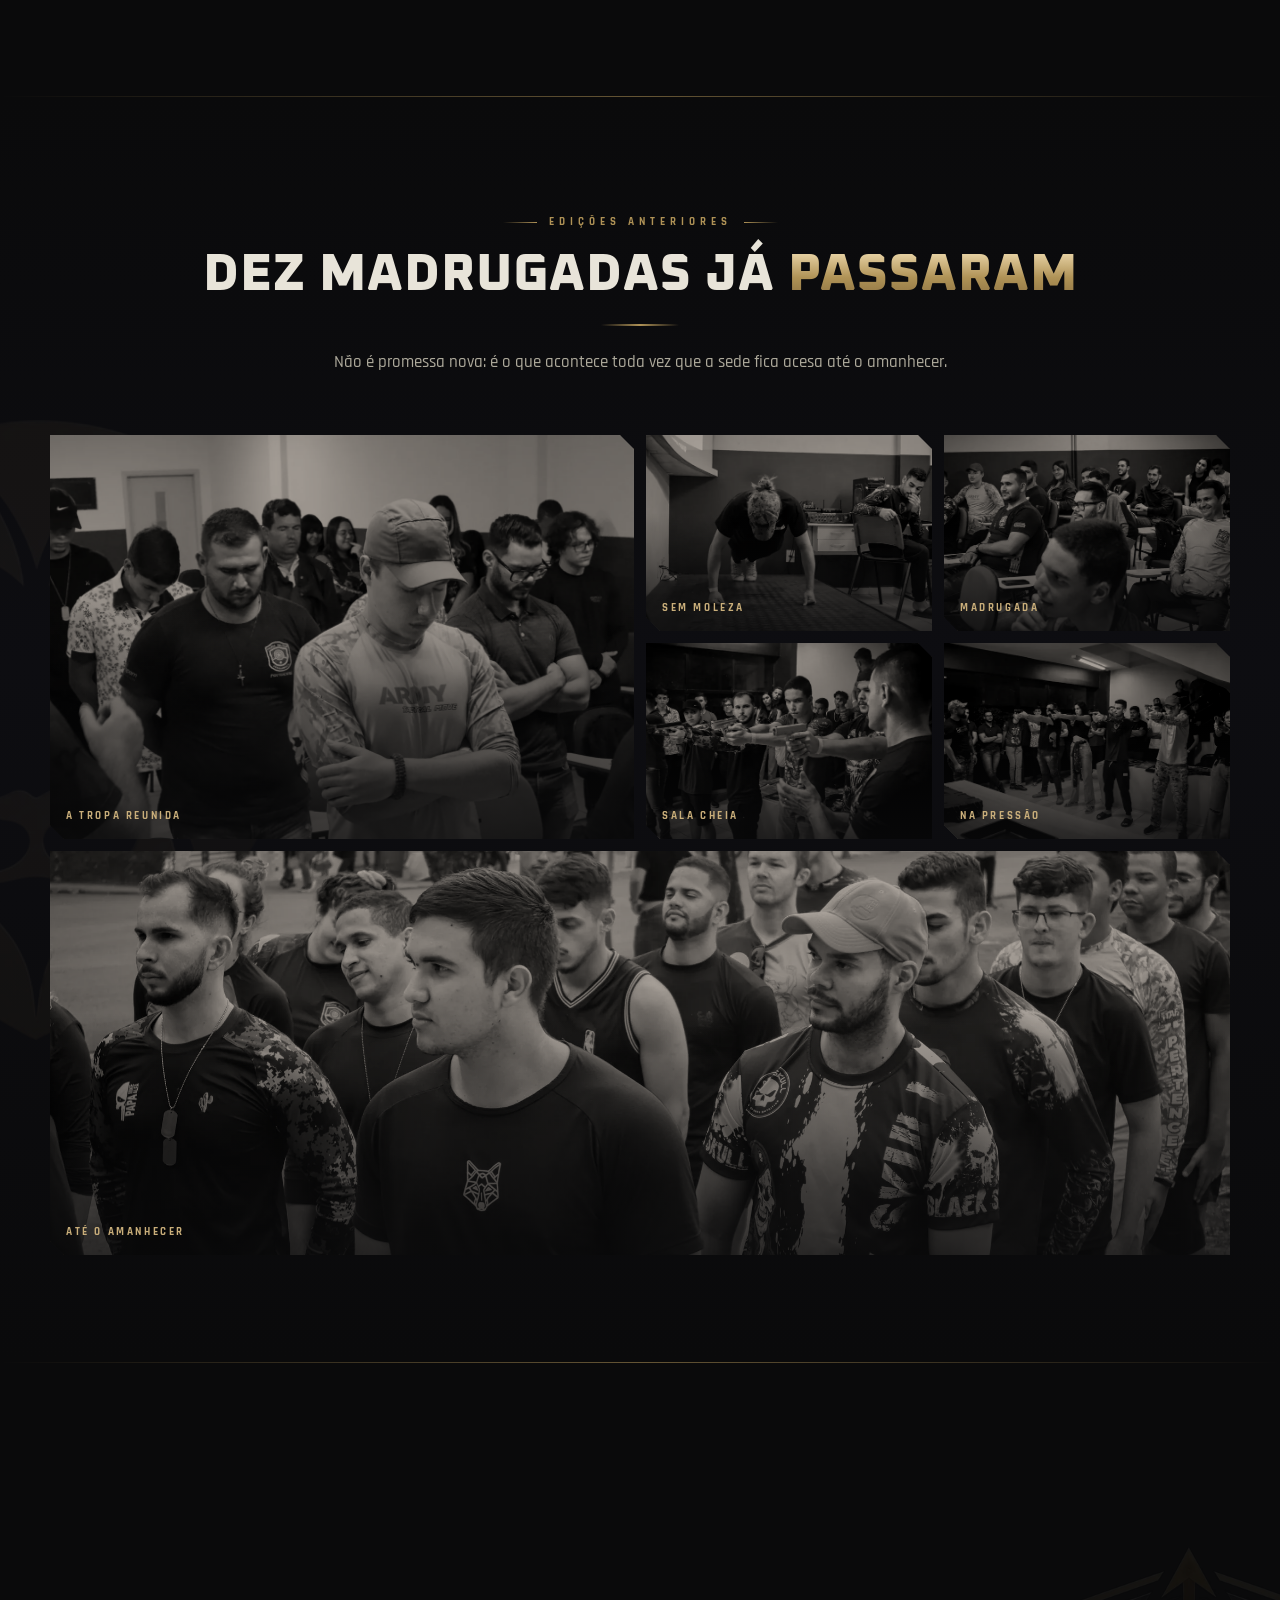
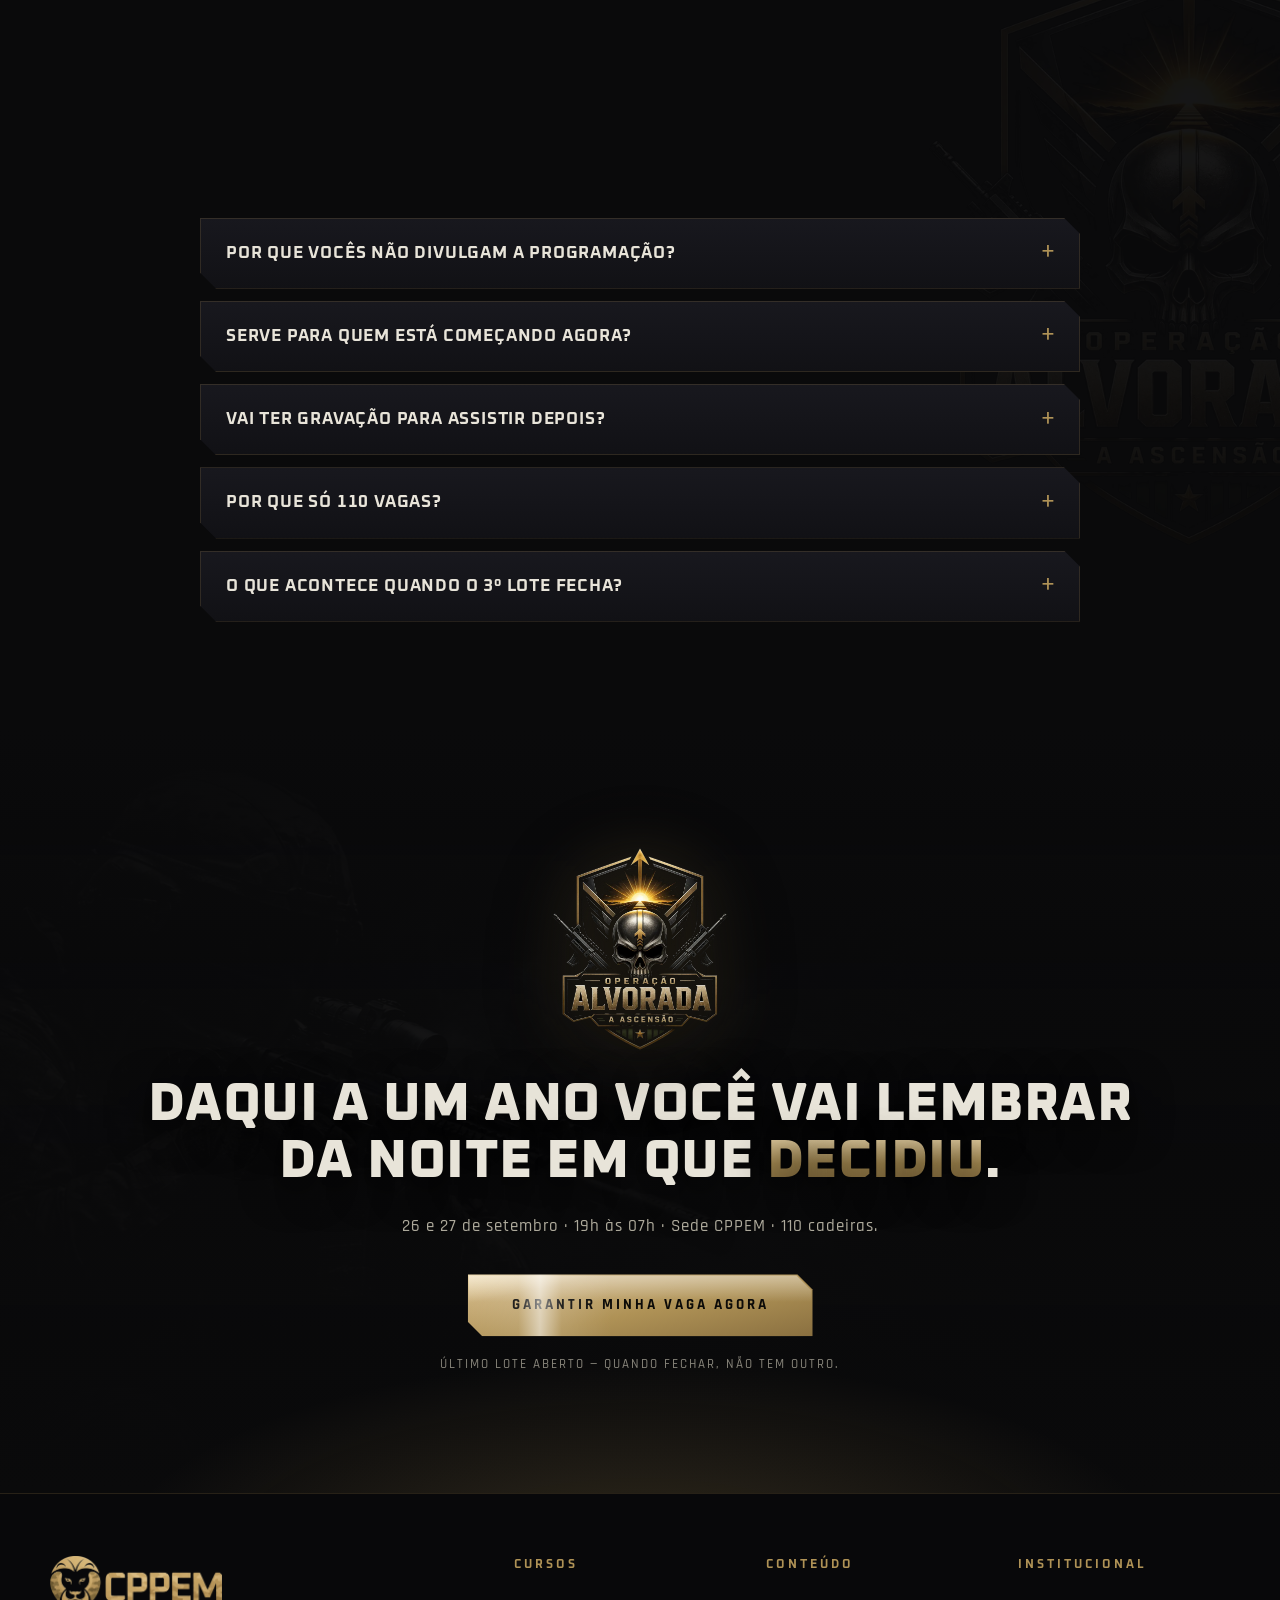
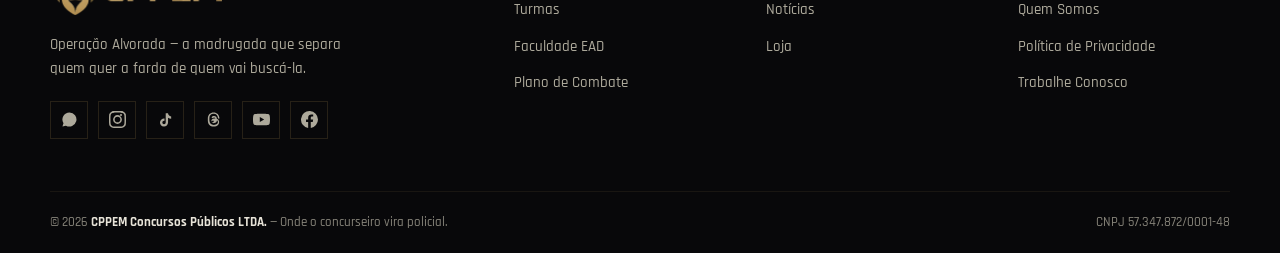
==== commit f048e7e0: "Ultimos dias" ====
--- a/index.html
+++ b/index.html
@@ -100,7 +100,7 @@
      tema que não cabem numa variável do kit vencem por ordem de cascata, sem
      precisar de !important nem de editar o kit. -->
 <link rel="stylesheet" href="exit-popup-kit/exit-popup.css?v=1">
-<link rel="stylesheet" href="styles.css?v=2">
+<link rel="stylesheet" href="styles.css?v=3">
 </head>
 <body>
 
@@ -257,10 +257,24 @@
       </p>
     </div>
 
+    <!-- Alerta de último lote. Os números vêm do script.js (bloco do lote):
+         dias pelo countdown, ingressos pela constante RESTAM_FIXO. -->
+    <button class="urgencia js-open" type="button"
+            data-produto="Ingresso Padrão — 3º lote"
+            data-checkout="https://checkout.cppem.com.br/pay/operacao-alvorada-11-terceiro-lote">
+      <span class="urgencia__tag"><i class="urgencia__dot" aria-hidden="true"></i> Última chance</span>
+      <span class="urgencia__txt">
+        <b>3º e último lote</b> — restam só <strong class="urgencia__num" id="urgLeft">5</strong> de 20 ingressos
+        · faltam <strong id="urgDays">4</strong> dias
+      </span>
+      <span class="urgencia__cta">Garantir agora →</span>
+    </button>
+
     <div class="planos">
 
       <!-- ---------- PADRÃO ---------- -->
-      <article class="plano">
+      <article class="plano plano--ultimo">
+        <span class="plano__alerta"><i class="urgencia__dot" aria-hidden="true"></i> Último lote</span>
         <header class="plano__head">
           <span class="plano__tag">3º lote</span>
           <h3 class="plano__nome">Ingresso Padrão</h3>
@@ -280,7 +294,7 @@
           <div class="plano__preco">
             <span class="plano__preco-label">Ingresso no 3º lote</span>
             <b><i>R$</i>85,00</b>
-            <span class="plano__preco-nota" id="precoNotaPadrao">20 ingressos neste lote</span>
+            <span class="plano__preco-nota plano__preco-nota--pisca" id="precoNotaPadrao">restam 5 de 20 neste lote</span>
           </div>
           <button class="btn btn--ghost btn--lg btn--block js-open" type="button"
                   data-produto="Ingresso Padrão — 3º lote"
@@ -387,7 +401,7 @@
 
     <div class="lote">
       <div class="lote__head">
-        <span class="lote__title">3º lote — 20 ingressos</span>
+        <span class="lote__title">3º e último lote — 20 ingressos</span>
         <span class="lote__left" id="loteLeft">carregando…</span>
       </div>
       <div class="lote__bar" role="progressbar" aria-label="Ingressos do 3º lote já ocupados"
@@ -395,9 +409,9 @@
         <i id="loteFill"></i>
       </div>
       <p class="lote__note">
-        São 20 ingressos neste lote, de um total de 110 no evento. Quando ele fechar,
-        o valor sobe — e não volta atrás. Nas edições anteriores as últimas cadeiras
-        foram embora antes da semana do evento.
+        Este é o último lote: são 20 ingressos, de um total de 110 no evento. Quando
+        ele fechar, as vendas do padrão encerram — não existe 4º lote. Nas edições
+        anteriores as últimas cadeiras foram embora antes da semana do evento.
       </p>
     </div>
 
@@ -495,21 +509,25 @@
     </div>
 
     <div class="lineup">
-      <article class="lineup__card">
+      <!-- O mentor ocupa a linha inteira em formato banner; os dois convidados
+           dividem a linha de baixo e, somados, fecham a mesma largura. -->
+      <article class="lineup__card lineup__card--destaque">
         <div class="lineup__frame">
-          <img src="public/everton-mentor.webp" alt="Prof. Everton Mota, mentor do CPPEM"
-               class="lineup__img lineup__img--natural" width="1000" height="1250" loading="lazy">
+          <img src="public/everton-banner.png" alt="Prof. Everton Mota, mentor do CPPEM"
+               class="lineup__img lineup__img--natural" width="1672" height="941" loading="lazy">
           <i class="brk-corner" aria-hidden="true"></i>
         </div>
-        <div class="lineup__plate">
-          <strong>Prof. Everton Mota</strong>
-          <span>Mentor · CPPEM Concursos</span>
-        </div>
-        <p class="lineup__bio">
-          Aprovado em <strong>15 concursos públicos</strong>, não ensina pelo livro: ensina pela
-          estrada que ele mesmo caminhou. Há mais de 7 anos forma candidatos para carreiras
-          policiais no Nordeste, com mais de 14 mil aprovados.
-        </p>
+        <div class="lineup__texto">
+          <div class="lineup__plate">
+            <strong>Prof. Everton Mota</strong>
+            <span>Mentor · CPPEM Concursos</span>
+          </div>
+          <p class="lineup__bio">
+            Aprovado em <strong>15 concursos públicos</strong>, não ensina pelo livro: ensina pela
+            estrada que ele mesmo caminhou. Há mais de 7 anos forma candidatos para carreiras
+            policiais no Nordeste, com mais de 14 mil aprovados.
+          </p>
+        </div>
       </article>
 
       <article class="lineup__card">
@@ -678,8 +696,8 @@
         <p>É o que a sede comporta mantendo todo mundo perto do professor. Passou disso, vira plateia — e plateia não é o que a gente quer formar.</p>
       </details>
       <details class="faq__item">
-        <summary>O que acontece quando o 1º lote fecha?</summary>
-        <p>O valor sobe para o lote seguinte e não retorna. Cada lote é liberado só quando o anterior esgota, então o preço que você vê hoje é o menor que vai existir.</p>
+        <summary>O que acontece quando o 3º lote fecha?</summary>
+        <p>Ele é o último. Quando as 20 cadeiras dele acabarem, as vendas do ingresso padrão encerram e não abre outro lote.</p>
       </details>
     </div>
   </div>
@@ -695,7 +713,7 @@
     <h2>Daqui a um ano você vai lembrar<br>da noite em que <span class="gold">decidiu</span>.</h2>
     <p>26 e 27 de setembro · 19h às 07h · Sede CPPEM · 110 cadeiras.</p>
     <a class="btn btn--gold btn--lg shine" href="#ingressos"><span>Garantir minha vaga agora</span></a>
-    <span class="final__note">1º lote enquanto durar — depois o valor sobe.</span>
+    <span class="final__note">Último lote aberto — quando fechar, não tem outro.</span>
   </div>
 </section>
 
@@ -759,8 +777,8 @@
 <!-- ================= BARRA FIXA (mobile) ================= -->
 <div class="dock" id="dock">
   <div class="dock__info">
-    <b>1º lote aberto</b>
-    <span id="dockLeft">20 ingressos</span>
+    <b><i class="urgencia__dot" aria-hidden="true"></i> Último lote</b>
+    <span id="dockLeft">restam 5 ingressos</span>
   </div>
   <a class="btn btn--gold shine" href="#ingressos"><span>Garantir vaga</span></a>
 </div>
@@ -779,7 +797,7 @@
     </p>
 
     <p class="modal__produto">
-      Ingresso escolhido: <b id="modalProduto">Ingresso Padrão — 1º lote</b>
+      Ingresso escolhido: <b id="modalProduto">Ingresso Padrão — 3º lote</b>
     </p>
 
     <!-- NOMENCLATURA CANÔNICA (TRACKING.md §6.0) — não traduzir os nomes.
@@ -832,7 +850,7 @@
     <!-- Uma linha por benefício: em 320px cada quebra extra empurra o botão
          para fora da dobra do popup, que já roda no teto do max-height. -->
     <ul class="xp__benefits">
-      <li>Aviso antes de o 1º lote fechar e o valor subir.</li>
+      <li>Aviso antes de o último lote fechar.</li>
       <li>Os convidados da 11ª edição em primeira mão.</li>
       <li>Conteúdo diário de PMPE e PCPE.</li>
     </ul>
@@ -866,7 +884,7 @@
   </div>
 </div>
 
-<script src="script.js?v=2"></script>
+<script src="script.js?v=3"></script>
 <script src="exit-popup-kit/exit-popup.js?v=1"></script>
 
   <!-- Google Tag Manager (noscript) -->
--- a/styles.css
+++ b/styles.css
@@ -596,7 +596,11 @@
 /* =========================================================
    CONVIDADOS
    ========================================================= */
-.lineup { display: grid; grid-template-columns: repeat(3, 1fr); gap: 20px; }
+/* Mentor em cima ocupando as duas colunas (foto em banner 16:9) e os dois
+   convidados embaixo — juntos eles fecham exatamente a largura do banner. */
+/* largura menor que a do container: em tela cheia o banner 16:9 do mentor
+   tomava a dobra inteira e empurrava os dois convidados para fora da tela. */
+.lineup { display: grid; grid-template-columns: repeat(2, 1fr); gap: 20px; max-width: 880px; margin-inline: auto; }
 .lineup__card {
   background: linear-gradient(180deg, var(--bg-3), var(--bg-2));
   box-shadow: inset 0 0 0 1px var(--border);
@@ -646,6 +650,26 @@
 .lineup__card--soon .lineup__plate strong { color: var(--text-mute); }
 .lineup__card--soon .lineup__plate span { color: var(--text-mute); }
 .lineup__bio { padding: 14px 24px 26px; font-size: 15.5px; color: var(--text-dim); line-height: 1.65; }
+
+/* ---- card em destaque: o mentor ---- */
+.lineup__card--destaque { grid-column: 1 / -1; box-shadow: inset 0 0 0 1px rgba(175,146,86,.45); }
+.lineup__card--destaque:hover { box-shadow: inset 0 0 0 1px var(--gold); }
+.lineup__card--destaque .lineup__frame { aspect-ratio: 16 / 9; }
+.lineup__card--destaque .lineup__img { object-position: center; }
+/* nome à esquerda, bio à direita: sem isto o banner largo deixaria uma faixa
+   de texto solta embaixo, com linhas longas demais para ler. */
+.lineup__texto {
+  display: grid; grid-template-columns: minmax(200px, .8fr) 2fr;
+  gap: 4px 28px; align-items: start; padding-bottom: 8px;
+}
+.lineup__texto .lineup__plate { padding-right: 0; }
+.lineup__texto .lineup__bio { padding-left: 0; padding-top: 22px; }
+
+@media (max-width: 720px) {
+  .lineup__texto { grid-template-columns: 1fr; gap: 0; }
+  .lineup__texto .lineup__bio { padding: 14px 24px 26px; }
+  .lineup__card--destaque .lineup__frame { aspect-ratio: 4 / 3; }
+}
 
 /* ─── MEDALHAS (números da tropa) ──────────────────────────
    Cada marca é uma condecoração: disco hexagonal com aro de ouro, três
@@ -1214,6 +1238,77 @@
   text-transform: uppercase; color: var(--danger);
 }
 
+/* =========================================================
+   ÚLTIMO LOTE — gatilho de "última chance"
+   Vermelho próprio, mais aceso que o --danger, porque aqui o alerta
+   precisa brilhar no fundo escuro e não só marcar erro de formulário.
+   ========================================================= */
+:root { --alerta: #FF3B30; --alerta-rgb: 255,59,48; }
+
+.urgencia {
+  display: flex; flex-wrap: wrap; align-items: center; justify-content: center; gap: 12px 18px;
+  width: 100%; max-width: 940px; margin: 0 auto 26px; padding: 16px 22px;
+  font: inherit; color: var(--text); text-align: center; cursor: pointer;
+  background: linear-gradient(90deg, rgba(var(--alerta-rgb),.16), rgba(var(--alerta-rgb),.07) 50%, rgba(var(--alerta-rgb),.16));
+  border: 1px solid rgba(var(--alerta-rgb),.7);
+  animation: alerta-aro 1.4s ease-in-out infinite;
+  transition: transform var(--t);
+}
+.urgencia:hover { transform: translateY(-2px); }
+.urgencia:focus-visible { outline: 2px solid var(--alerta); outline-offset: 3px; }
+
+.urgencia__tag, .plano__alerta {
+  display: inline-flex; align-items: center; gap: 8px;
+  padding: 6px 12px; background: var(--alerta); color: #fff;
+  font-family: var(--font-title); font-size: 11px; font-weight: 800;
+  letter-spacing: 2.4px; text-transform: uppercase;
+  animation: alerta-pisca 1s steps(2, jump-none) infinite;
+}
+.urgencia__txt { font-size: 16px; font-weight: 600; letter-spacing: .4px; color: var(--text-dim); }
+.urgencia__txt b { color: var(--text); font-weight: 700; text-transform: uppercase; letter-spacing: 1.2px; }
+.urgencia__txt strong { color: var(--alerta); font-size: 1.25em; font-weight: 800; }
+.urgencia__cta {
+  font-family: var(--font-title); font-size: 13px; font-weight: 800;
+  letter-spacing: 2px; text-transform: uppercase; color: var(--gold-light);
+}
+
+/* bolinha que pisca: usada na faixa, no card e na barra fixa do mobile */
+.urgencia__dot {
+  display: inline-block; width: 8px; height: 8px; border-radius: 50%; flex: none;
+  background: #fff; box-shadow: 0 0 0 0 rgba(255,255,255,.8);
+  animation: alerta-ping 1.2s ease-out infinite;
+}
+.dock__info b .urgencia__dot { background: var(--alerta); margin-right: 6px; vertical-align: 1px; }
+
+/* card do padrão: aro vermelho pulsando. O .plano tem clip-path, que corta
+   sombra externa — por isso o brilho é todo inset. */
+.plano--ultimo { animation: alerta-aro-inset 1.4s ease-in-out infinite; }
+.plano__alerta {
+  position: absolute; top: 0; right: 0; z-index: 2;
+  padding: 7px 16px 7px 20px; font-size: 10px;
+  clip-path: polygon(14px 0, 100% 0, 100% 100%, 0 100%);
+}
+.plano__preco-nota--pisca { color: var(--alerta); animation: alerta-pisca 1s steps(2, jump-none) infinite; }
+
+@keyframes alerta-aro {
+  0%, 100% { box-shadow: 0 0 0 0 rgba(var(--alerta-rgb),0), 0 0 14px rgba(var(--alerta-rgb),.25); }
+  50%      { box-shadow: 0 0 0 4px rgba(var(--alerta-rgb),.18), 0 0 34px rgba(var(--alerta-rgb),.6); }
+}
+@keyframes alerta-aro-inset {
+  0%, 100% { box-shadow: inset 0 0 0 1px rgba(var(--alerta-rgb),.45), inset 0 0 18px rgba(var(--alerta-rgb),.08); }
+  50%      { box-shadow: inset 0 0 0 2px rgba(var(--alerta-rgb),.95), inset 0 0 42px rgba(var(--alerta-rgb),.26); }
+}
+@keyframes alerta-pisca { 0% { opacity: 1; } 100% { opacity: .45; } }
+@keyframes alerta-ping {
+  0%   { box-shadow: 0 0 0 0 rgba(255,255,255,.8); }
+  100% { box-shadow: 0 0 0 8px rgba(255,255,255,0); }
+}
+
+@media (max-width: 560px) {
+  .urgencia { padding: 14px 16px; gap: 10px; }
+  .urgencia__txt { font-size: 15px; }
+}
+
 @media (max-width: 880px) {
   .planos { grid-template-columns: 1fr; max-width: 520px; }
   /* card estreito: o brasão precisa recuar, senão a caveira compete com a
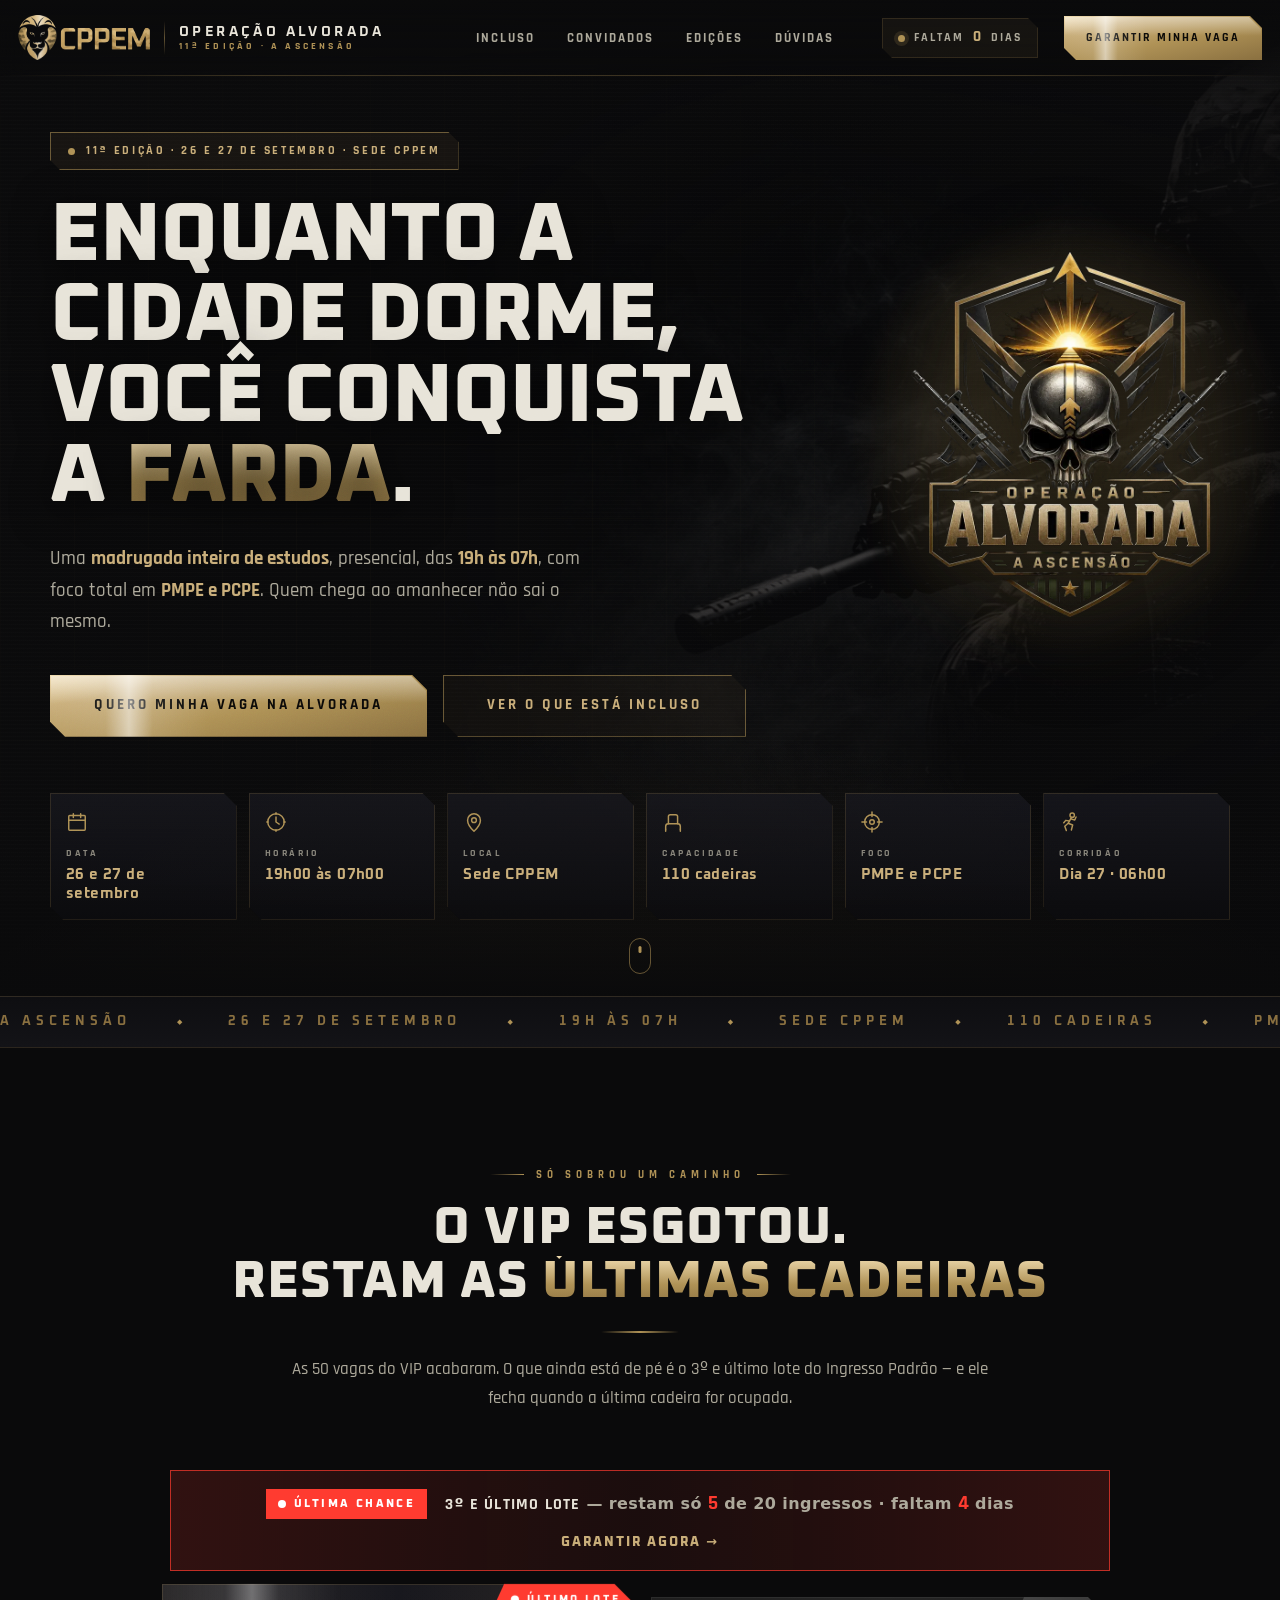
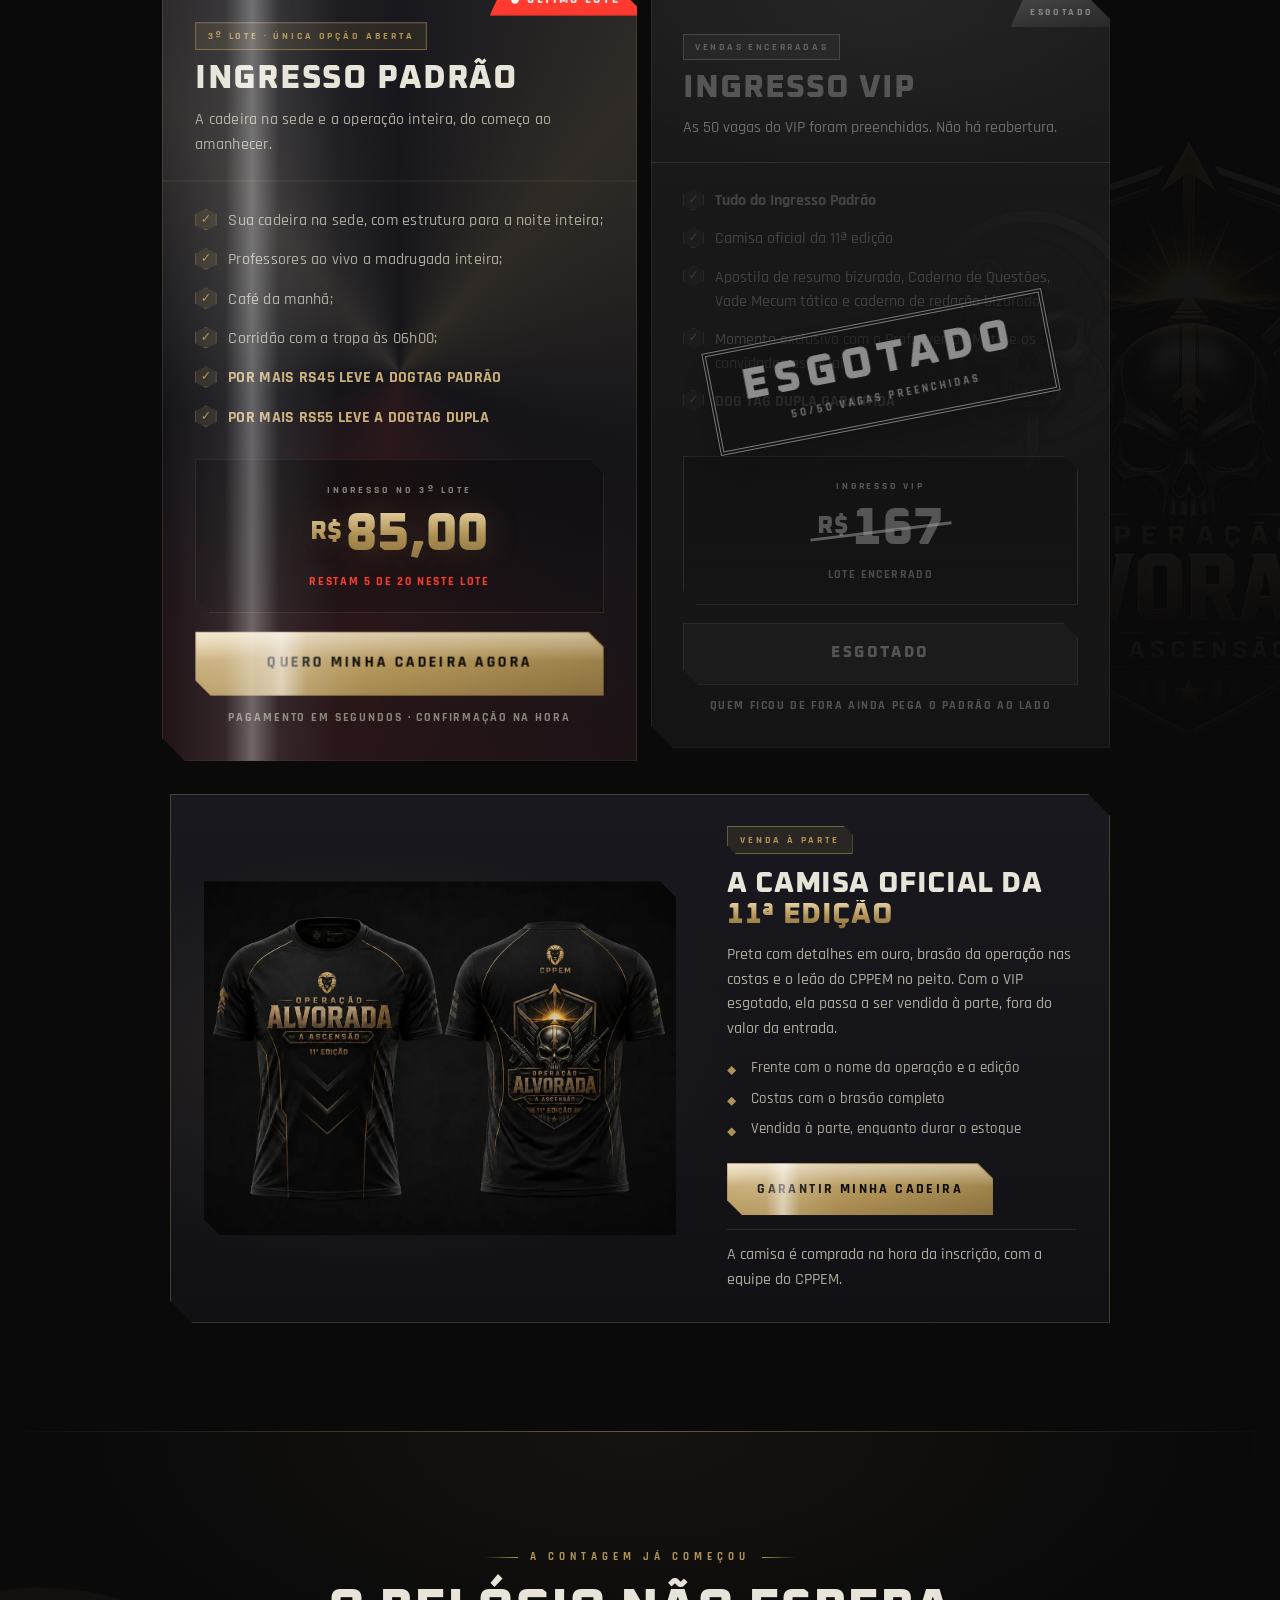
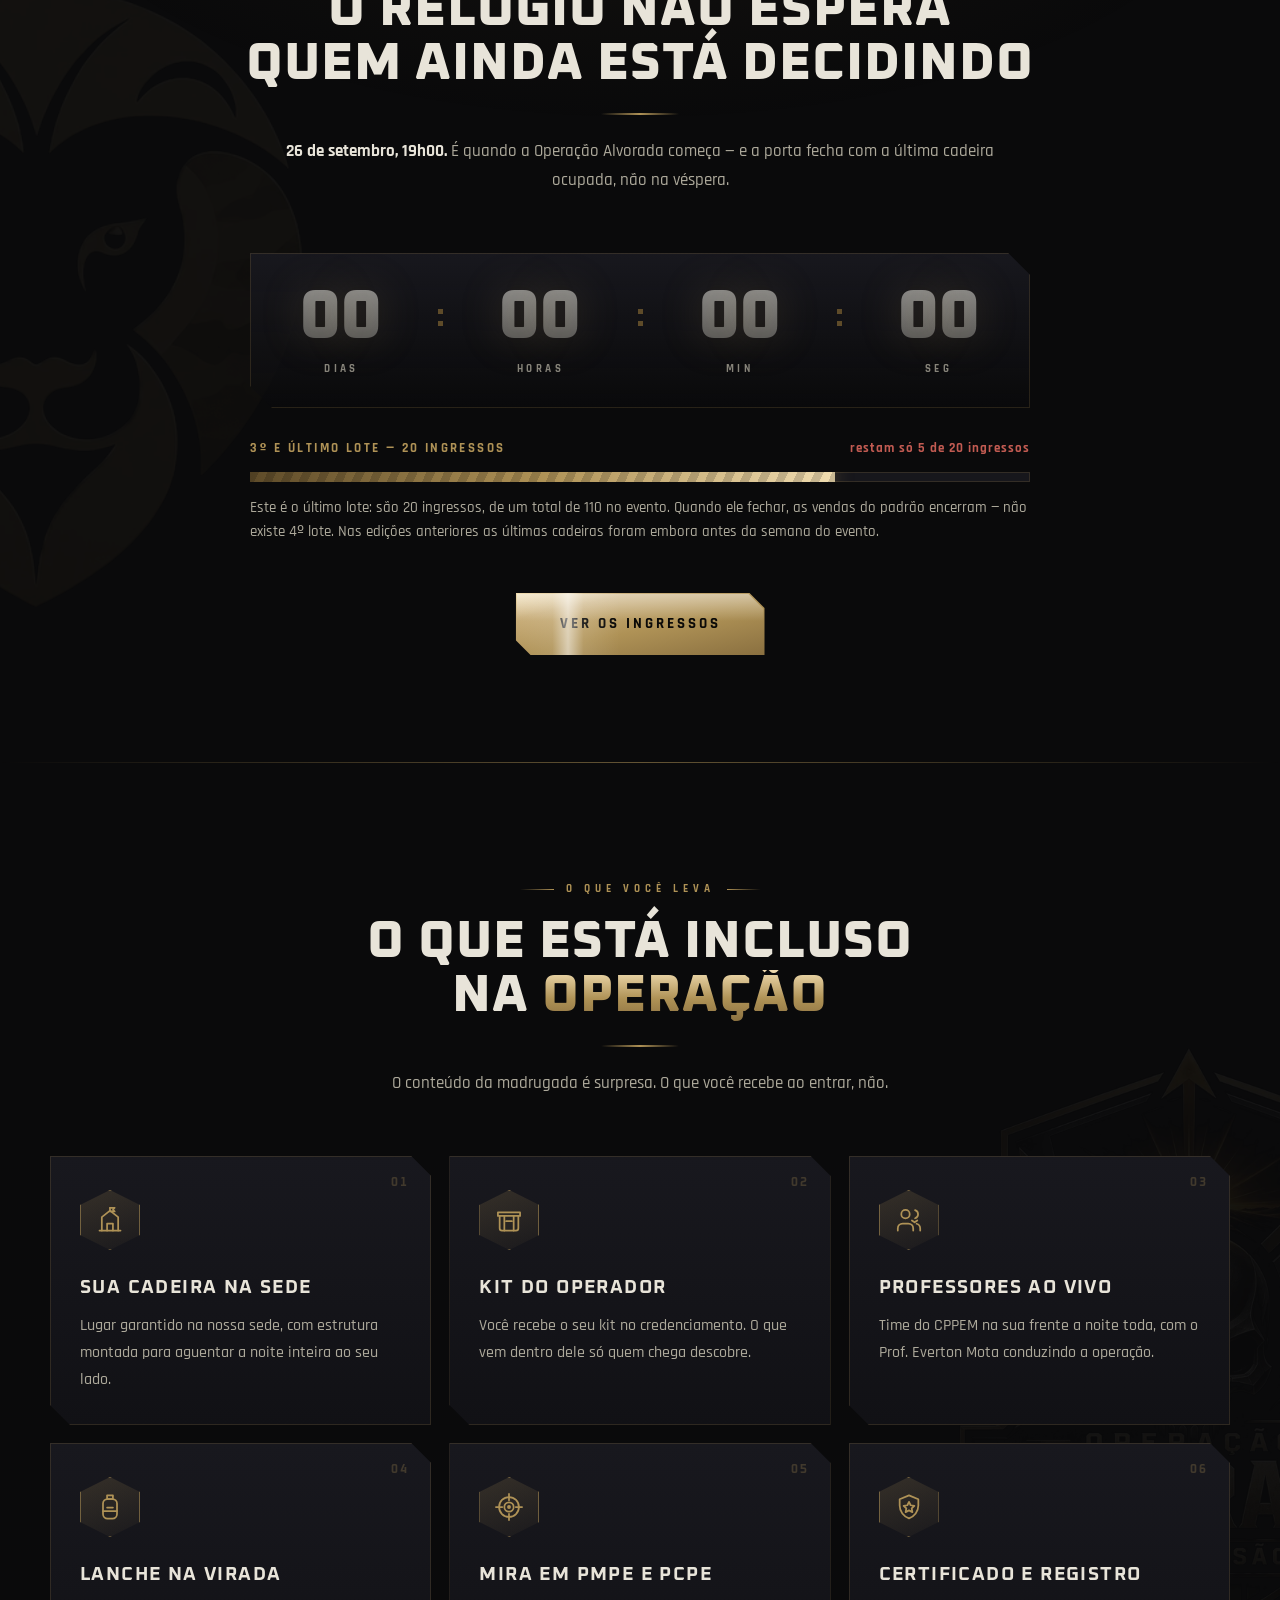
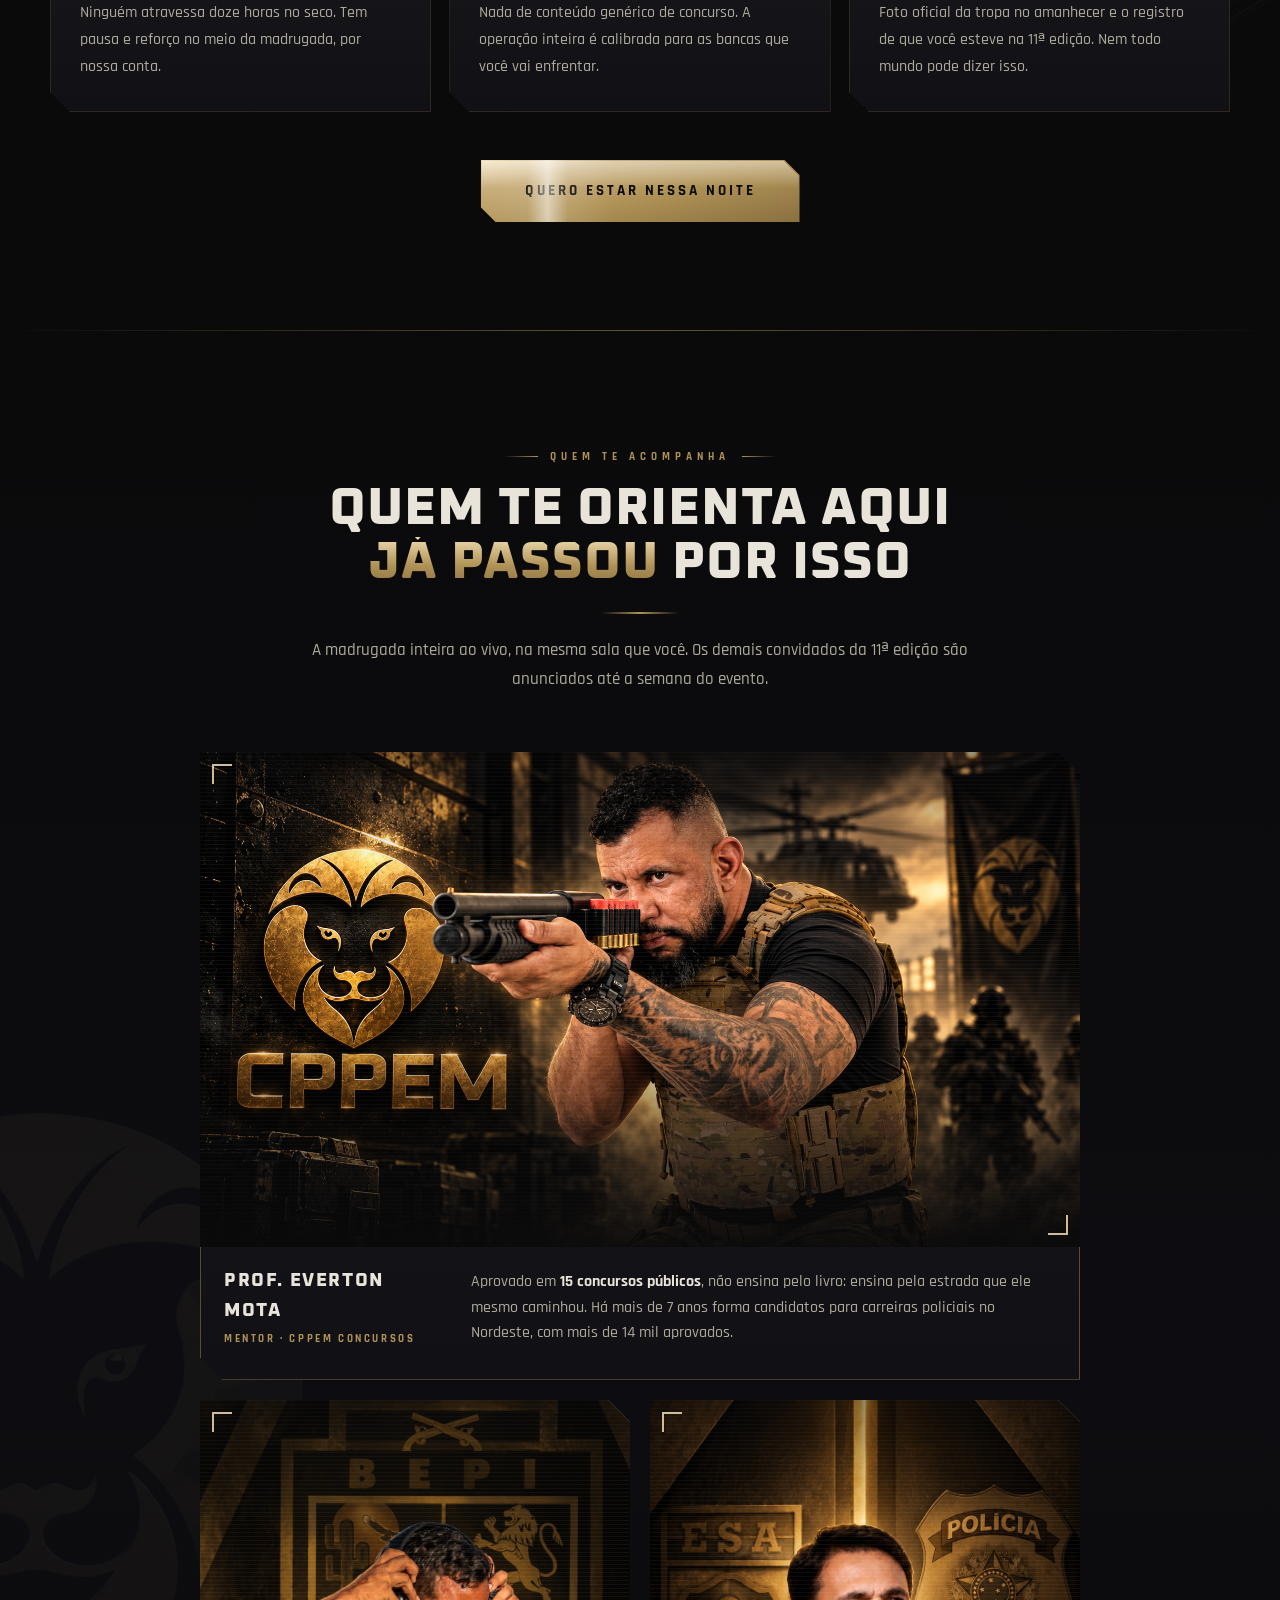
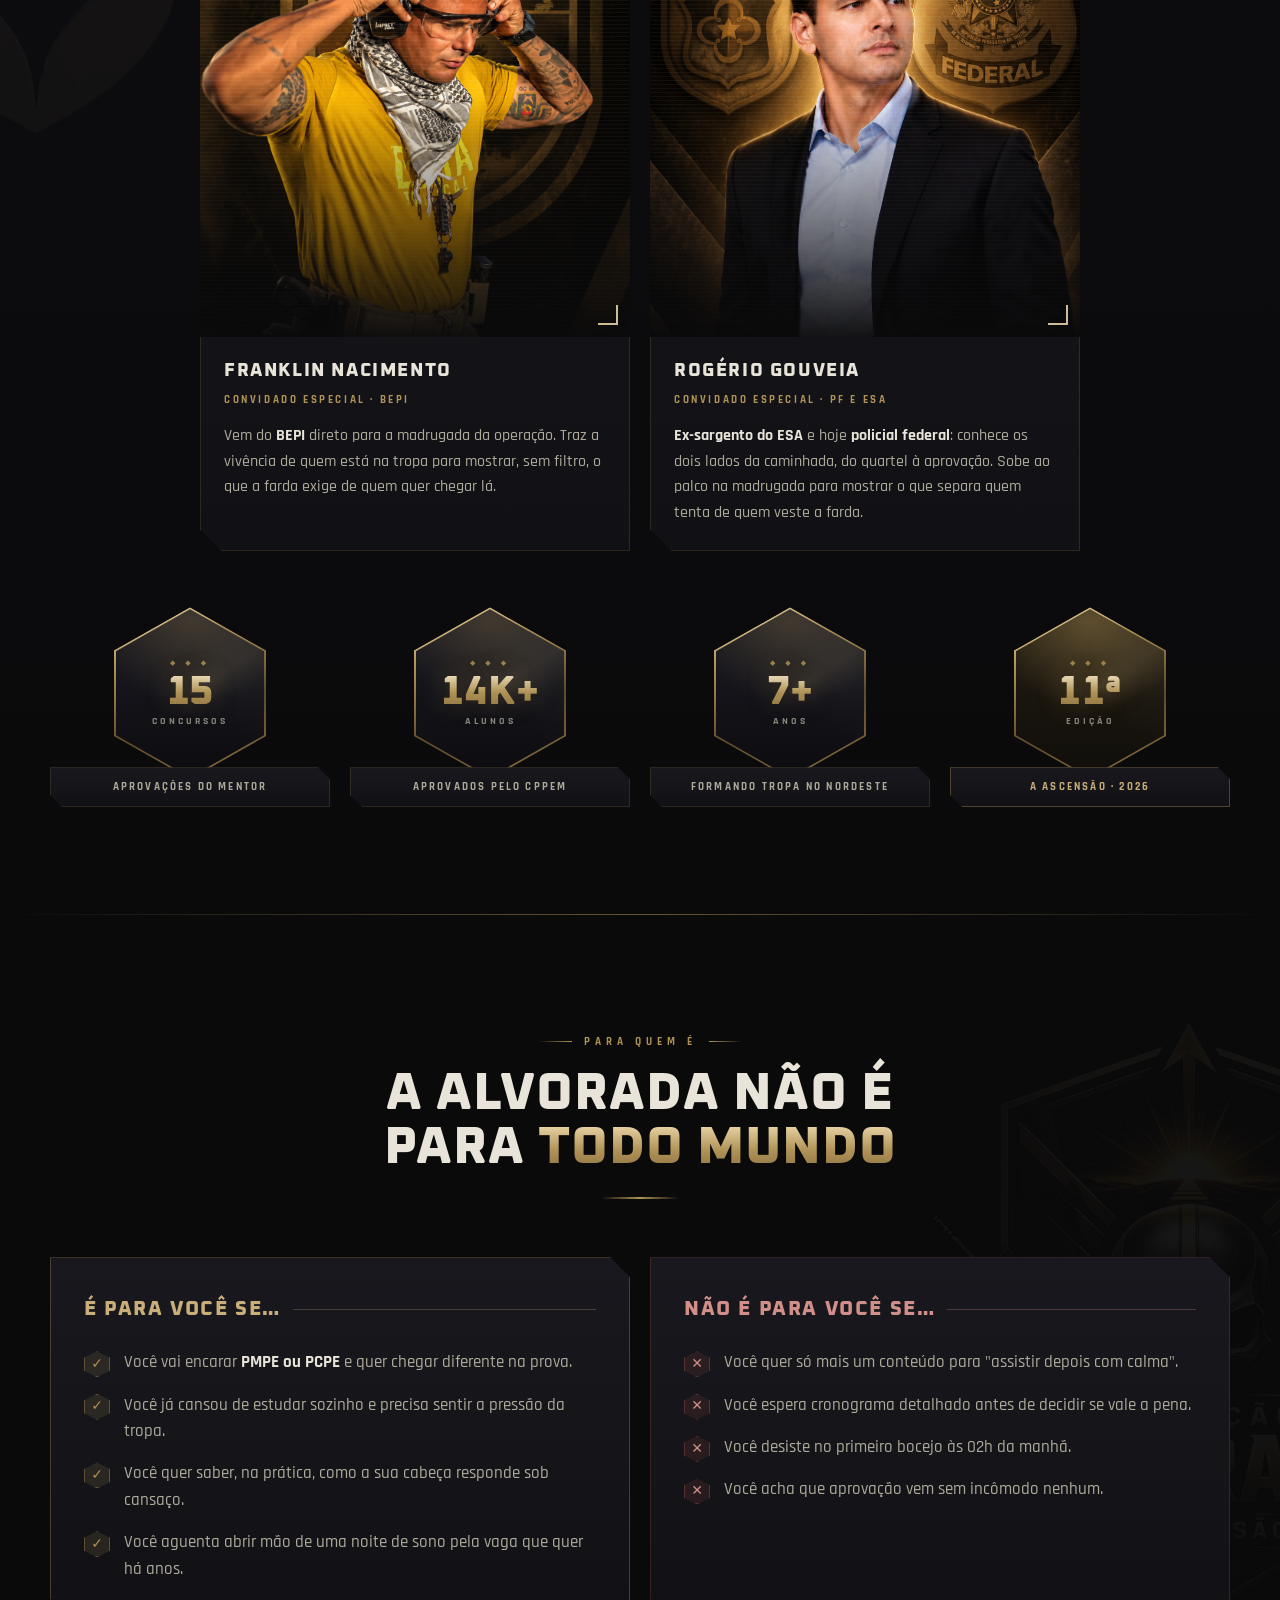
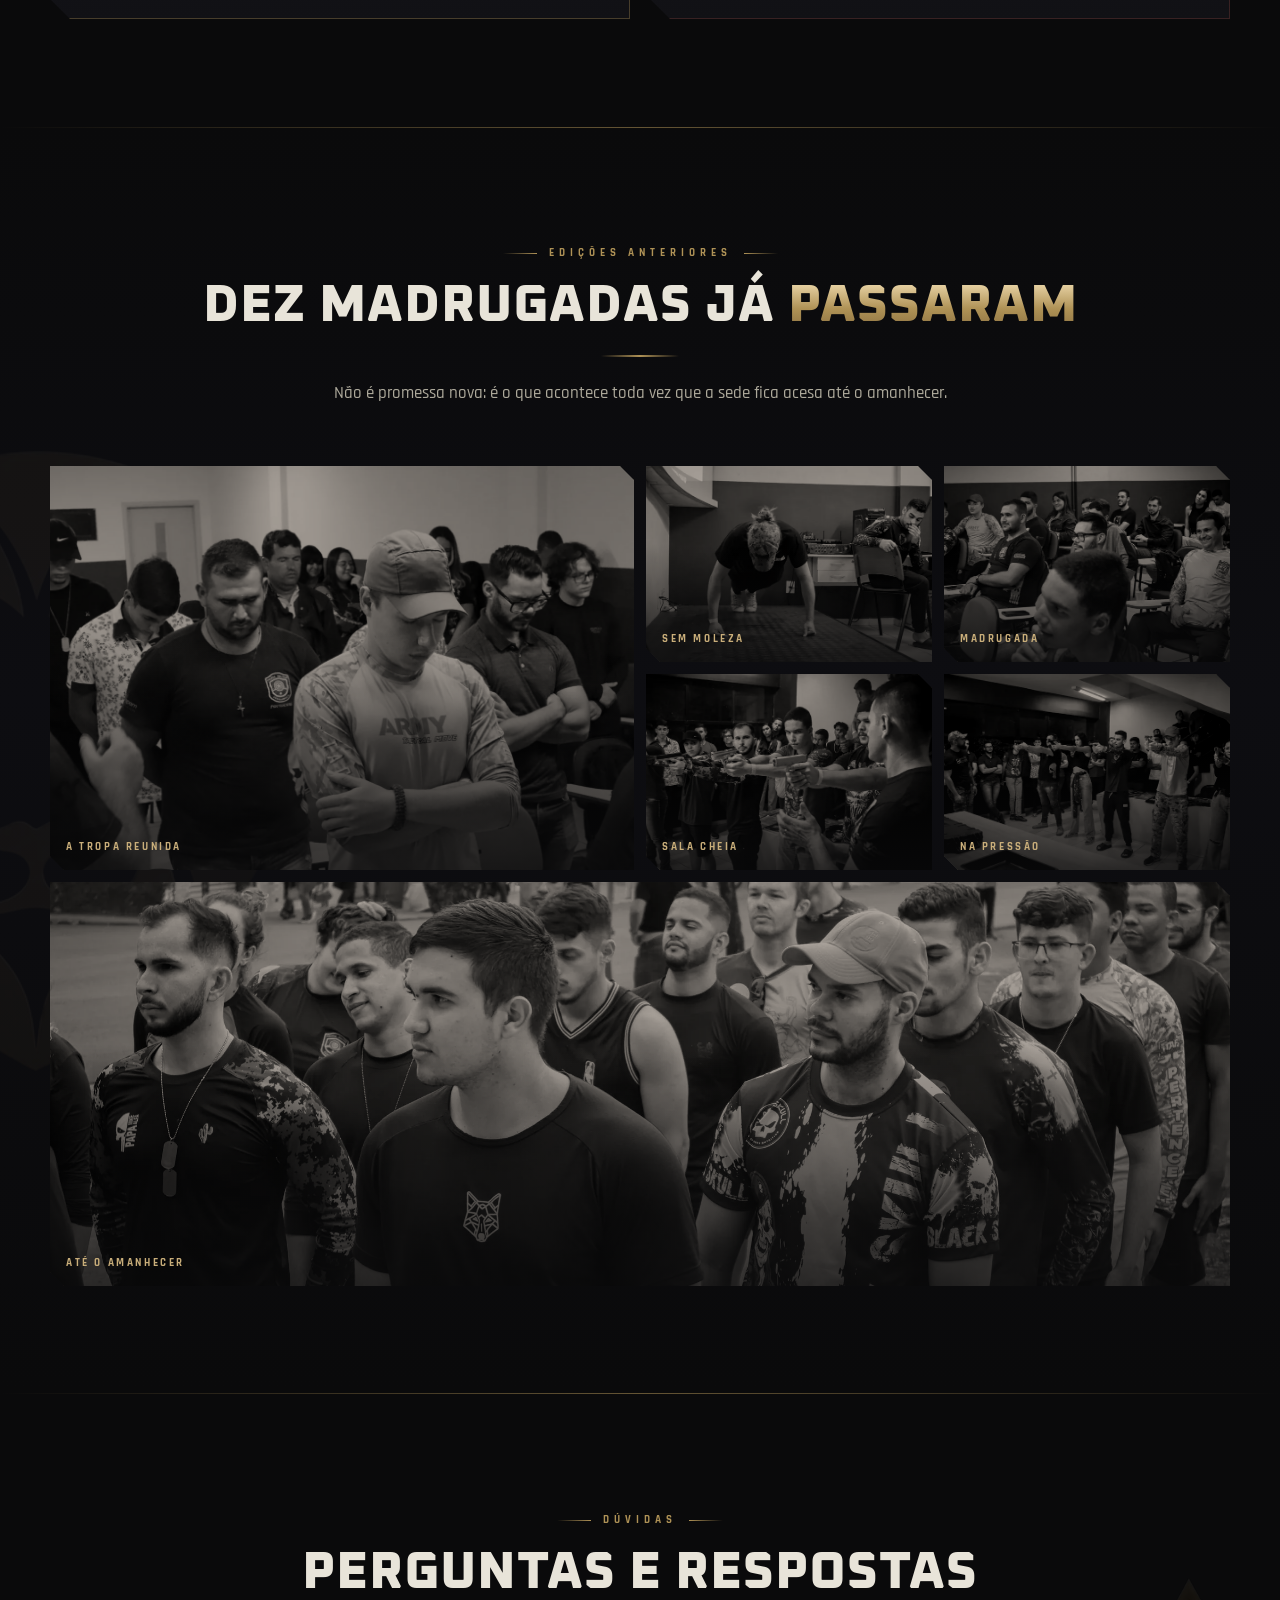
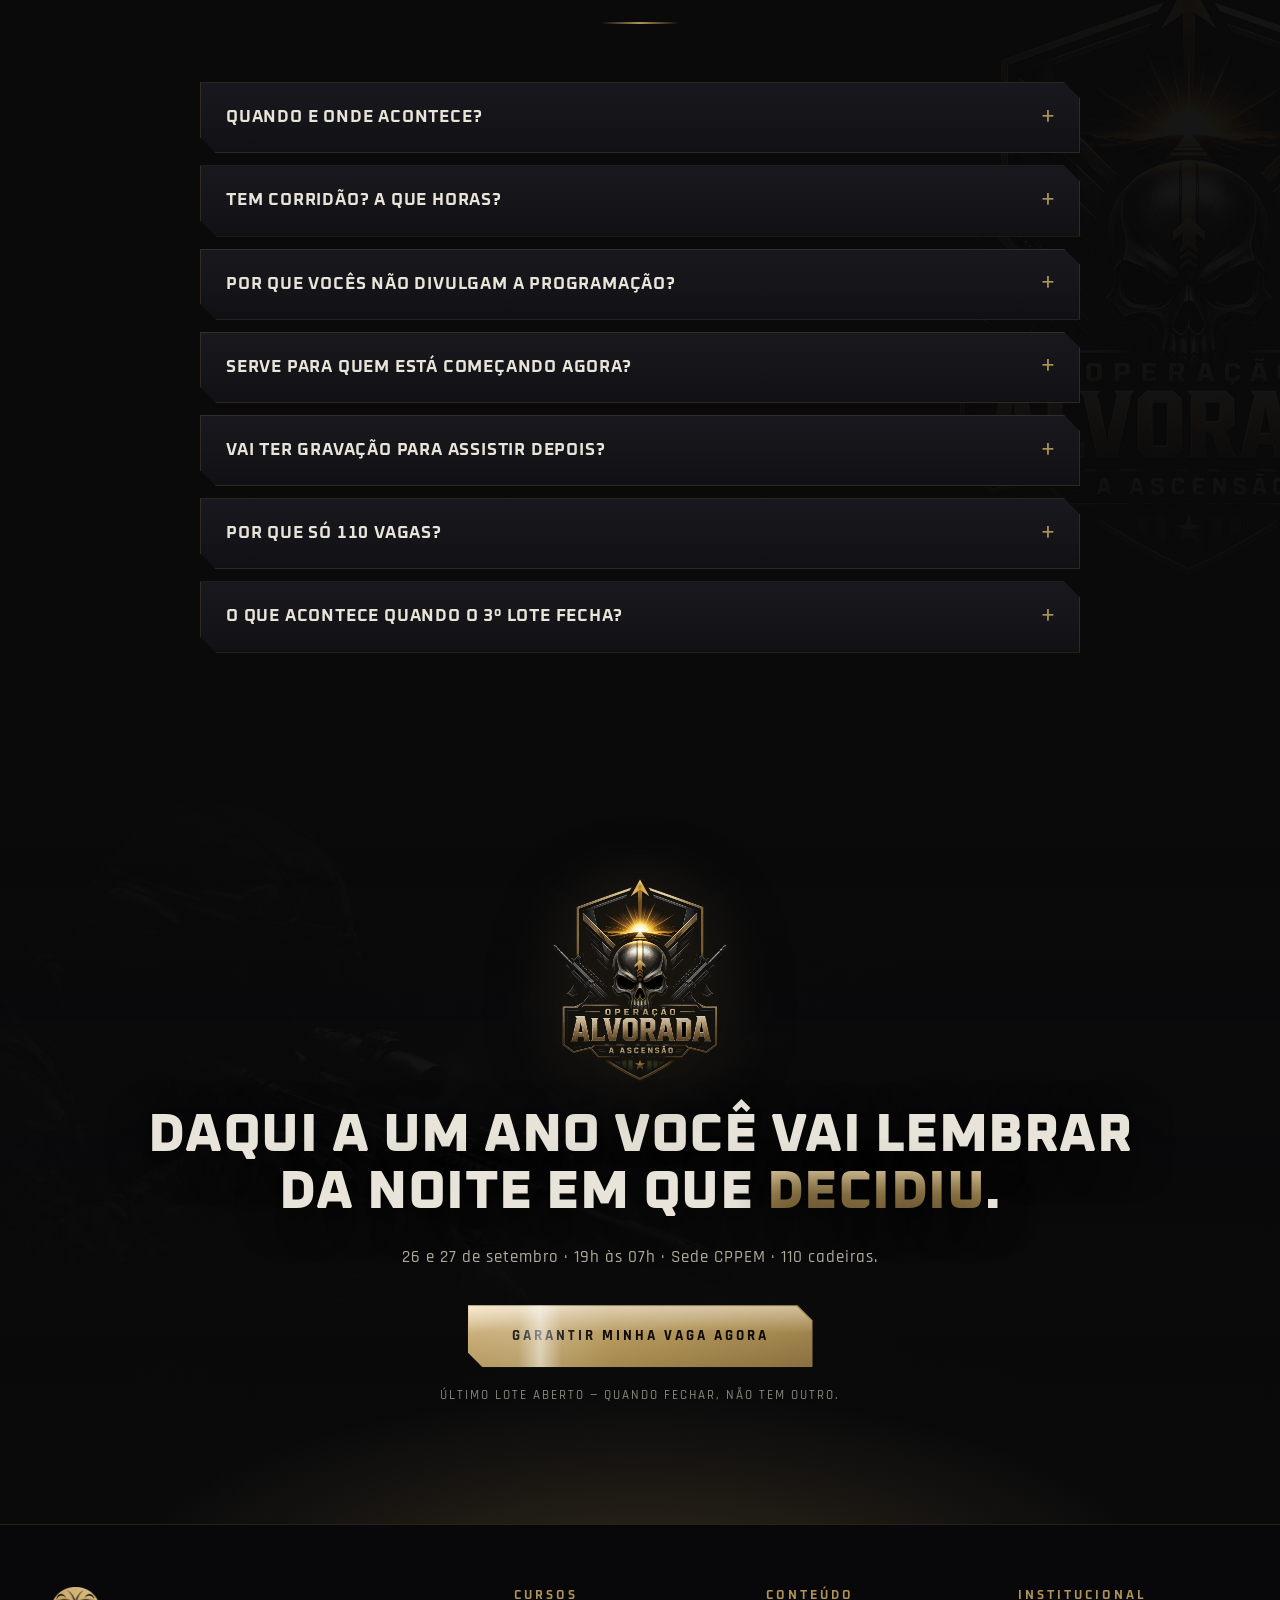
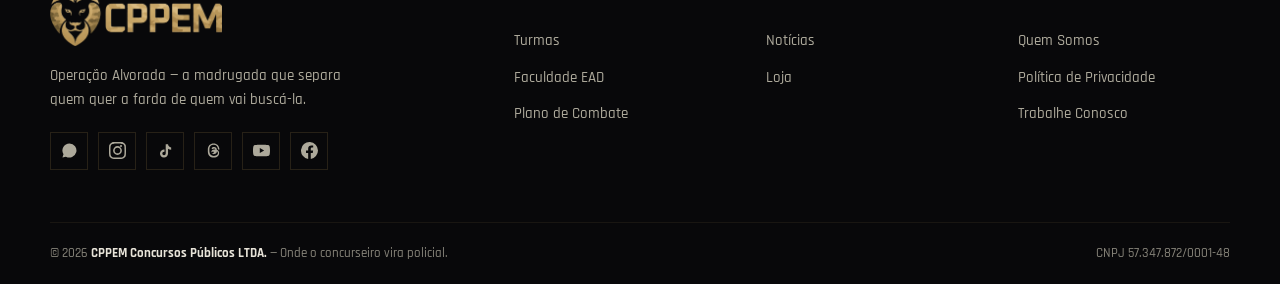
==== commit 3b23968e: "Vip esgotado" ====
--- a/index.html
+++ b/index.html
@@ -77,9 +77,9 @@
     {
       "@type": "Offer",
       "name": "Ingresso Padrão — 3º lote",
-      "price": "47.90",
+      "price": "85.00",
       "priceCurrency": "BRL",
-      "availability": "https://schema.org/InStock",
+      "availability": "https://schema.org/LimitedAvailability",
       "url": "https://operacaoalvorada.cppem.com.br/#ingressos"
     },
     {
@@ -87,7 +87,7 @@
       "name": "Ingresso VIP",
       "price": "167.00",
       "priceCurrency": "BRL",
-      "availability": "https://schema.org/InStock",
+      "availability": "https://schema.org/SoldOut",
       "url": "https://operacaoalvorada.cppem.com.br/#ingressos"
     }
   ]
@@ -100,7 +100,7 @@
      tema que não cabem numa variável do kit vencem por ordem de cascata, sem
      precisar de !important nem de editar o kit. -->
 <link rel="stylesheet" href="exit-popup-kit/exit-popup.css?v=1">
-<link rel="stylesheet" href="styles.css?v=3">
+<link rel="stylesheet" href="styles.css?v=4">
 </head>
 <body>
 
@@ -249,11 +249,11 @@
 <section class="section" id="ingressos">
   <div class="container">
     <div class="section__head">
-      <span class="eyebrow">Escolha o seu ingresso</span>
-      <h2 class="section__title">Duas formas de entrar<br>na <span class="gold">operação</span></h2>
+      <span class="eyebrow">Só sobrou um caminho</span>
+      <h2 class="section__title">O VIP esgotou.<br>Restam as <span class="gold">últimas cadeiras</span></h2>
       <p class="section__lead">
-        A madrugada é a mesma para os dois. O que muda é o que você leva
-        embora — e quem senta na primeira fila.
+        As 50 vagas do VIP acabaram. O que ainda está de pé é o 3º e último lote
+        do Ingresso Padrão — e ele fecha quando a última cadeira for ocupada.
       </p>
     </div>
 
@@ -273,10 +273,12 @@
     <div class="planos">
 
       <!-- ---------- PADRÃO ---------- -->
-      <article class="plano plano--ultimo">
+      <article class="plano plano--ultimo plano--heroi">
+        <i class="plano__aurora" aria-hidden="true"></i>
+        <i class="plano__varredura" aria-hidden="true"></i>
         <span class="plano__alerta"><i class="urgencia__dot" aria-hidden="true"></i> Último lote</span>
         <header class="plano__head">
-          <span class="plano__tag">3º lote</span>
+          <span class="plano__tag">3º lote · única opção aberta</span>
           <h3 class="plano__nome">Ingresso Padrão</h3>
           <p class="plano__desc">A cadeira na sede e a operação inteira, do começo ao amanhecer.</p>
         </header>
@@ -296,22 +298,29 @@
             <b><i>R$</i>85,00</b>
             <span class="plano__preco-nota plano__preco-nota--pisca" id="precoNotaPadrao">restam 5 de 20 neste lote</span>
           </div>
-          <button class="btn btn--ghost btn--lg btn--block js-open" type="button"
+          <button class="btn btn--gold btn--lg btn--block shine btn--bate js-open" type="button"
                   data-produto="Ingresso Padrão — 3º lote"
                   data-checkout="https://checkout.cppem.com.br/pay/operacao-alvorada-11-terceiro-lote">
-            <span>Quero o padrão</span>
+            <span>Quero minha cadeira agora</span>
           </button>
+          <span class="plano__reforco">Pagamento em segundos · confirmação na hora</span>
         </div>
       </article>
 
       <!-- ---------- VIP ---------- -->
-      <article class="plano plano--vip">
+      <article class="plano plano--vip plano--esgotado" aria-label="Ingresso VIP — esgotado">
         <i class="plano__brasao" aria-hidden="true"></i>
-        <span class="plano__selo">Mais completo</span>
+        <span class="plano__selo plano__selo--off">Esgotado</span>
+        <!-- Carimbo por cima do card inteiro: é o que comunica "acabou" antes
+             de qualquer leitura, e o que empurra o olho para o card ao lado. -->
+        <span class="plano__carimbo" aria-hidden="true">
+          <b>Esgotado</b>
+          <i>50/50 vagas preenchidas</i>
+        </span>
         <header class="plano__head">
-          <span class="plano__tag">Vagas limitadas</span>
+          <span class="plano__tag">Vendas encerradas</span>
           <h3 class="plano__nome">Ingresso VIP</h3>
-          <p class="plano__desc">Tudo do padrão, mais os bônus do VIP. São só 50 ingressos.</p>
+          <p class="plano__desc">As 50 vagas do VIP foram preenchidas. Não há reabertura.</p>
         </header>
 
         <ul class="plano__lista">
@@ -326,18 +335,16 @@
           <div class="plano__preco">
             <span class="plano__preco-label">Ingresso VIP</span>
             <b><i>R$</i>167</b>
-            <span class="plano__preco-nota">Apenas 50 pessoas</span>
+            <span class="plano__preco-nota">Lote encerrado</span>
           </div>
-          <!-- Produto "Operação Alvorada 11 especial", R$ 167,00 no checkout.
-               O slug é `-especial`, e não `-vip`: o checkout devolve HTTP 200
-               para qualquer caminho e só resolve a oferta no cliente, então um
-               slug errado não dá erro — mostra "Oferta não encontrada!" depois
-               de o comprador já ter deixado nome, e-mail e WhatsApp. -->
-          <button class="btn btn--gold btn--lg btn--block shine js-open" type="button"
-                  data-produto="Ingresso VIP"
-                  data-checkout="https://checkout.cppem.com.br/pay/op-alvorada-11-especial">
-            <span>Quero o VIP</span>
-          </button>
+          <!-- Checkout do VIP removido com o lote esgotado. O produto no
+               checkout era "Operação Alvorada 11 especial" (slug `-especial`,
+               não `-vip`) — se o VIP voltar em outra edição, é esse o destino:
+               https://checkout.cppem.com.br/pay/op-alvorada-11-especial -->
+          <div class="btn btn--lg btn--block btn--off" aria-disabled="true">
+            <span>Esgotado</span>
+          </div>
+          <span class="plano__reforco plano__reforco--off">Quem ficou de fora ainda pega o padrão ao lado</span>
         </div>
       </article>
 
@@ -355,21 +362,21 @@
       </figure>
 
       <div class="camisa__copy">
-        <span class="camisa__selo">Brinde do Ingresso VIP</span>
+        <span class="camisa__selo">Venda à parte</span>
         <h3>A camisa oficial da <span class="gold">11ª edição</span></h3>
         <p>
           Preta com detalhes em ouro, brasão da operação nas costas e o leão do
-          CPPEM no peito. Quem fecha o Ingresso VIP leva a camisa junto, sem
-          pagar nada a mais por ela.
+          CPPEM no peito. Com o VIP esgotado, ela passa a ser vendida à parte,
+          fora do valor da entrada.
         </p>
         <ul class="camisa__itens">
           <li>Frente com o nome da operação e a edição</li>
           <li>Costas com o brasão completo</li>
-          <li>Inclusa no Ingresso VIP, sem custo extra</li>
+          <li>Vendida à parte, enquanto durar o estoque</li>
         </ul>
-        <a class="btn btn--gold shine" href="#ingressos"><span>Quero o VIP com a camisa</span></a>
+        <a class="btn btn--gold shine" href="#ingressos"><span>Garantir minha cadeira</span></a>
         <p class="camisa__nota">
-          Não vai de VIP? A camisa também é vendida à parte, fora do valor da entrada.
+          A camisa é comprada na hora da inscrição, com a equipe do CPPEM.
         </p>
       </div>
     </div>
@@ -884,7 +891,7 @@
   </div>
 </div>
 
-<script src="script.js?v=3"></script>
+<script src="script.js?v=4"></script>
 <script src="exit-popup-kit/exit-popup.js?v=1"></script>
 
   <!-- Google Tag Manager (noscript) -->
--- a/styles.css
+++ b/styles.css
@@ -1309,6 +1309,133 @@
   .urgencia__txt { font-size: 15px; }
 }
 
+/* =========================================================
+   VIP ESGOTADO × PADRÃO EM DESTAQUE
+   O par de cards trabalha por contraste: o VIP perde a cor e ganha
+   carimbo, o padrão ganha luz, brilho e movimento. Um empurra o olho
+   para o outro.
+   ========================================================= */
+
+/* ---- VIP esgotado ---- */
+.plano--esgotado {
+  filter: grayscale(1) brightness(.62) contrast(.92);
+  box-shadow: inset 0 0 0 1px rgba(255,255,255,.1);
+  /* o card morto não sobe no hover: nada ali é clicável */
+  pointer-events: none; user-select: none;
+}
+.plano--esgotado:hover { transform: none; box-shadow: inset 0 0 0 1px rgba(255,255,255,.1); }
+.plano--esgotado .plano__nome,
+.plano--esgotado .plano__preco b {
+  background: none; -webkit-background-clip: border-box; background-clip: border-box;
+  color: var(--text-mute); text-shadow: none;
+}
+/* preço riscado: o valor deixou de existir, não é mais uma oferta */
+.plano--esgotado .plano__preco b { position: relative; display: inline-block; }
+.plano--esgotado .plano__preco b::after {
+  content: ''; position: absolute; left: -6%; right: -6%; top: 52%; height: 3px;
+  background: rgba(255,255,255,.55); transform: rotate(-7deg);
+}
+.plano--esgotado .plano__lista li { opacity: .5; }
+.plano--esgotado .plano__brasao { opacity: .06; }
+.plano__selo--off {
+  background: linear-gradient(168deg, #6c6c72, #4a4a50 55%, #33333a);
+  color: #dcdce2;
+}
+
+/* carimbo de "esgotado" atravessando o card, como um selo batido na ficha */
+.plano__carimbo {
+  position: absolute; z-index: 3; inset: 0; margin: auto;
+  width: max-content; height: max-content;
+  display: grid; gap: 6px; place-items: center;
+  padding: 14px 30px; transform: rotate(-11deg);
+  color: #f2f2f5; text-align: center;
+  border: 4px double rgba(255,255,255,.75);
+  background: rgba(12,12,14,.55);
+  box-shadow: 0 0 0 1px rgba(0,0,0,.5), 0 18px 40px rgba(0,0,0,.45);
+  animation: carimbo-bate .7s var(--ease) both;
+}
+.plano__carimbo b {
+  font-family: var(--font-title); font-size: clamp(30px, 4.6vw, 44px); font-weight: 800;
+  letter-spacing: 6px; text-transform: uppercase; line-height: 1;
+}
+.plano__carimbo i {
+  font-style: normal; font-size: 11px; font-weight: 700;
+  letter-spacing: 3px; text-transform: uppercase; color: rgba(242,242,245,.7);
+}
+@keyframes carimbo-bate {
+  from { opacity: 0; transform: rotate(-11deg) scale(2.4); }
+  60%  { opacity: 1; transform: rotate(-11deg) scale(.94); }
+  to   { opacity: 1; transform: rotate(-11deg) scale(1); }
+}
+
+/* botão morto: mantém o peso visual do lugar, sem convidar ao clique */
+.btn--off {
+  display: grid; place-items: center; cursor: not-allowed;
+  background: #1d1d22; color: var(--text-mute);
+  box-shadow: inset 0 0 0 1px rgba(255,255,255,.12);
+  font-family: var(--font-title); font-weight: 800;
+  letter-spacing: 2.6px; text-transform: uppercase;
+}
+
+/* ---- Padrão em destaque ---- */
+.plano--heroi {
+  z-index: 1; transform: scale(1.035);
+  animation: heroi-respira 3.6s ease-in-out infinite;
+}
+.plano--heroi:hover { transform: scale(1.035) translateY(-5px); }
+
+/* clarão dourado girando por trás do conteúdo */
+.plano__aurora {
+  position: absolute; inset: -40%; z-index: 0; pointer-events: none;
+  background:
+    conic-gradient(from 0deg,
+      transparent 0deg, rgba(175,146,86,.30) 40deg, transparent 110deg,
+      rgba(255,59,48,.18) 190deg, transparent 260deg, rgba(240,220,176,.22) 320deg, transparent 360deg);
+  animation: aurora-gira 9s linear infinite;
+  opacity: .55;
+}
+/* passada de luz atravessando o card inteiro */
+.plano__varredura {
+  position: absolute; top: -60%; left: 0; z-index: 2;
+  width: 38%; height: 220%; pointer-events: none;
+  background: linear-gradient(90deg,
+    transparent 0%, rgba(255,255,255,.08) 35%,
+    rgba(255,255,255,.35) 50%, rgba(255,255,255,.08) 65%, transparent 100%);
+  animation: shine-sweep 4.2s var(--ease) infinite;
+}
+.plano--heroi .plano__preco b { animation: preco-brilha 2.6s ease-in-out infinite; }
+.plano__reforco {
+  display: block; margin-top: 12px; text-align: center;
+  font-size: 11.5px; font-weight: 700; letter-spacing: 1.6px;
+  text-transform: uppercase; color: var(--text-mute);
+}
+.plano__reforco--off { color: rgba(255,255,255,.45); }
+
+/* o botão bate como um coração acelerado — é o único caminho aberto */
+.btn--bate { animation: btn-bate 1.6s ease-in-out infinite; }
+
+@keyframes heroi-respira {
+  0%, 100% { box-shadow: inset 0 0 0 1px rgba(var(--alerta-rgb),.5), 0 0 30px rgba(175,146,86,.14); }
+  50%      { box-shadow: inset 0 0 0 2px rgba(var(--alerta-rgb),.95), 0 0 60px rgba(175,146,86,.3); }
+}
+@keyframes aurora-gira { to { transform: rotate(360deg); } }
+@keyframes preco-brilha {
+  0%, 100% { filter: brightness(1); text-shadow: 0 0 34px rgba(175,146,86,.22); }
+  50%      { filter: brightness(1.28); text-shadow: 0 0 46px rgba(175,146,86,.6); }
+}
+@keyframes btn-bate {
+  0%, 100%  { transform: scale(1); }
+  12%       { transform: scale(1.045); }
+  24%       { transform: scale(1); }
+  36%       { transform: scale(1.03); }
+  48%       { transform: scale(1); }
+}
+
+@media (max-width: 880px) {
+  /* empilhado, o card ampliado encostaria no vizinho */
+  .plano--heroi, .plano--heroi:hover { transform: none; }
+}
+
 @media (max-width: 880px) {
   .planos { grid-template-columns: 1fr; max-width: 520px; }
   /* card estreito: o brasão precisa recuar, senão a caveira compete com a
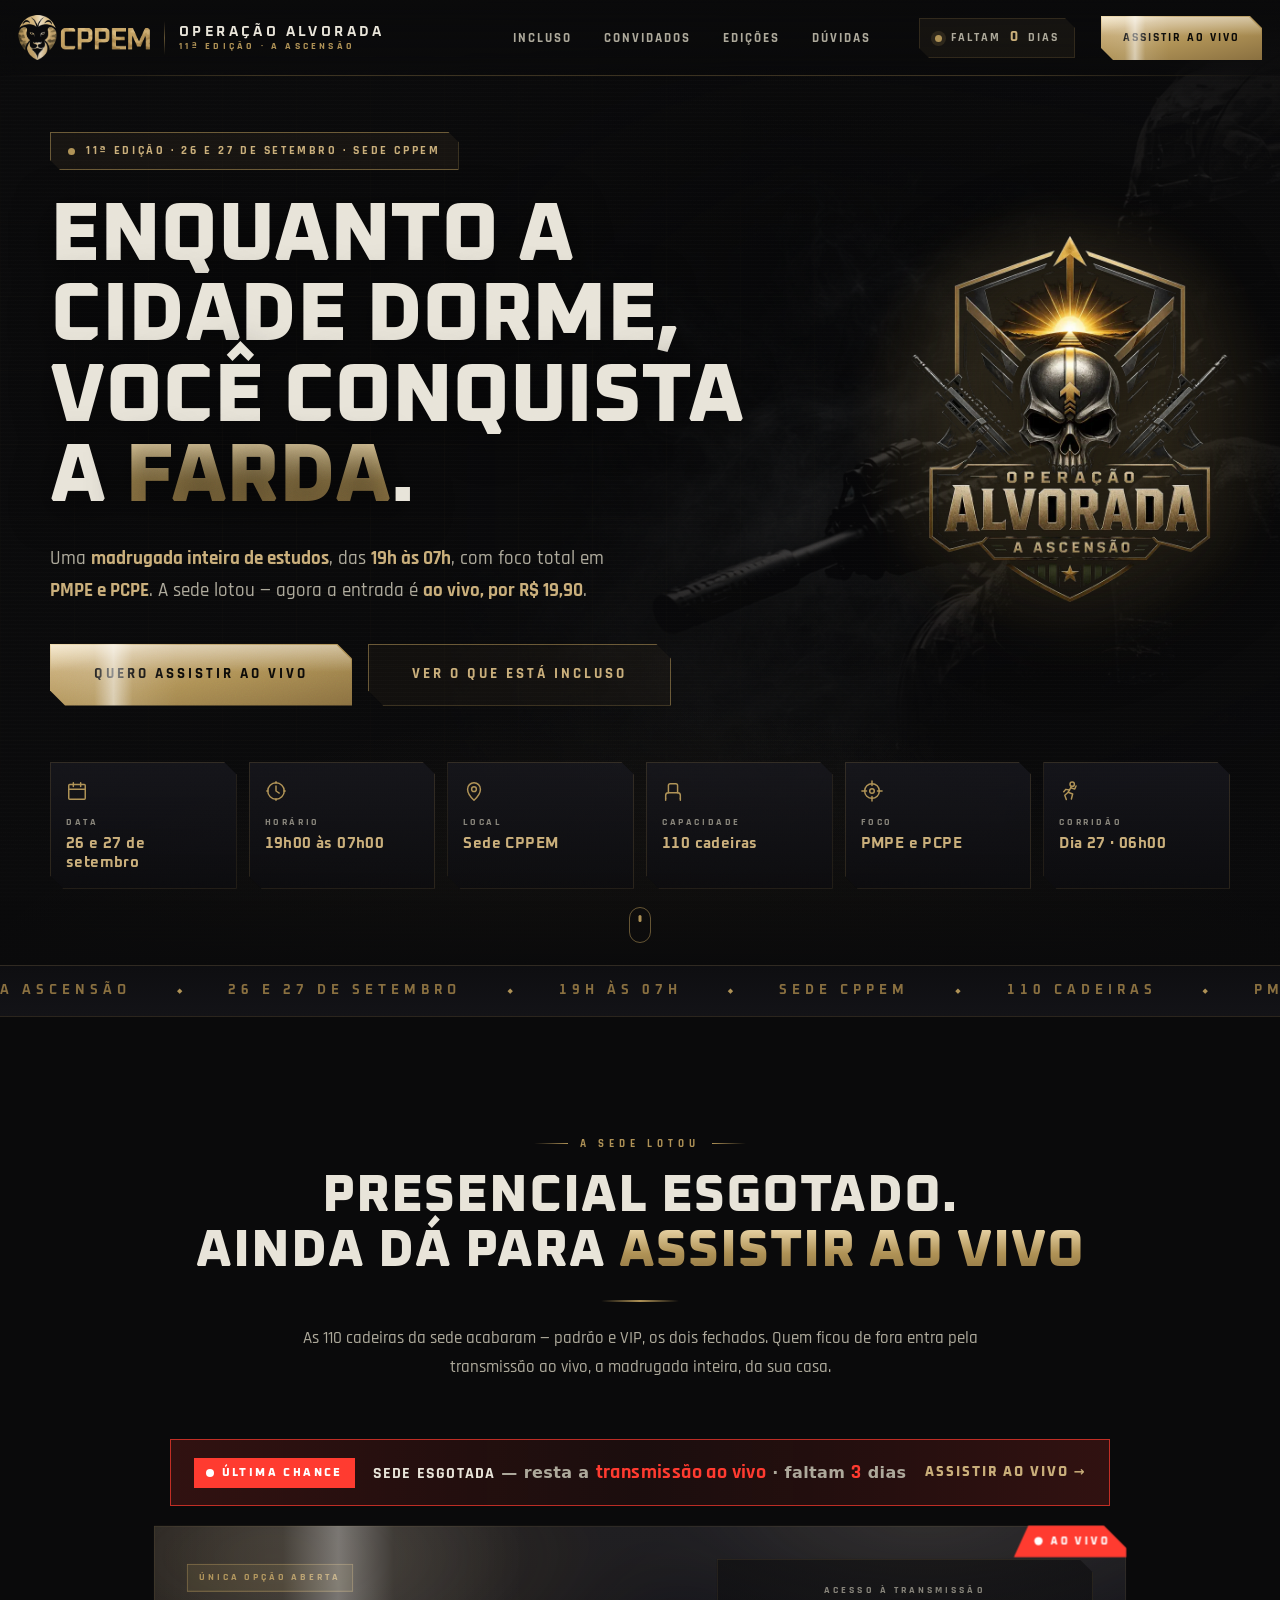
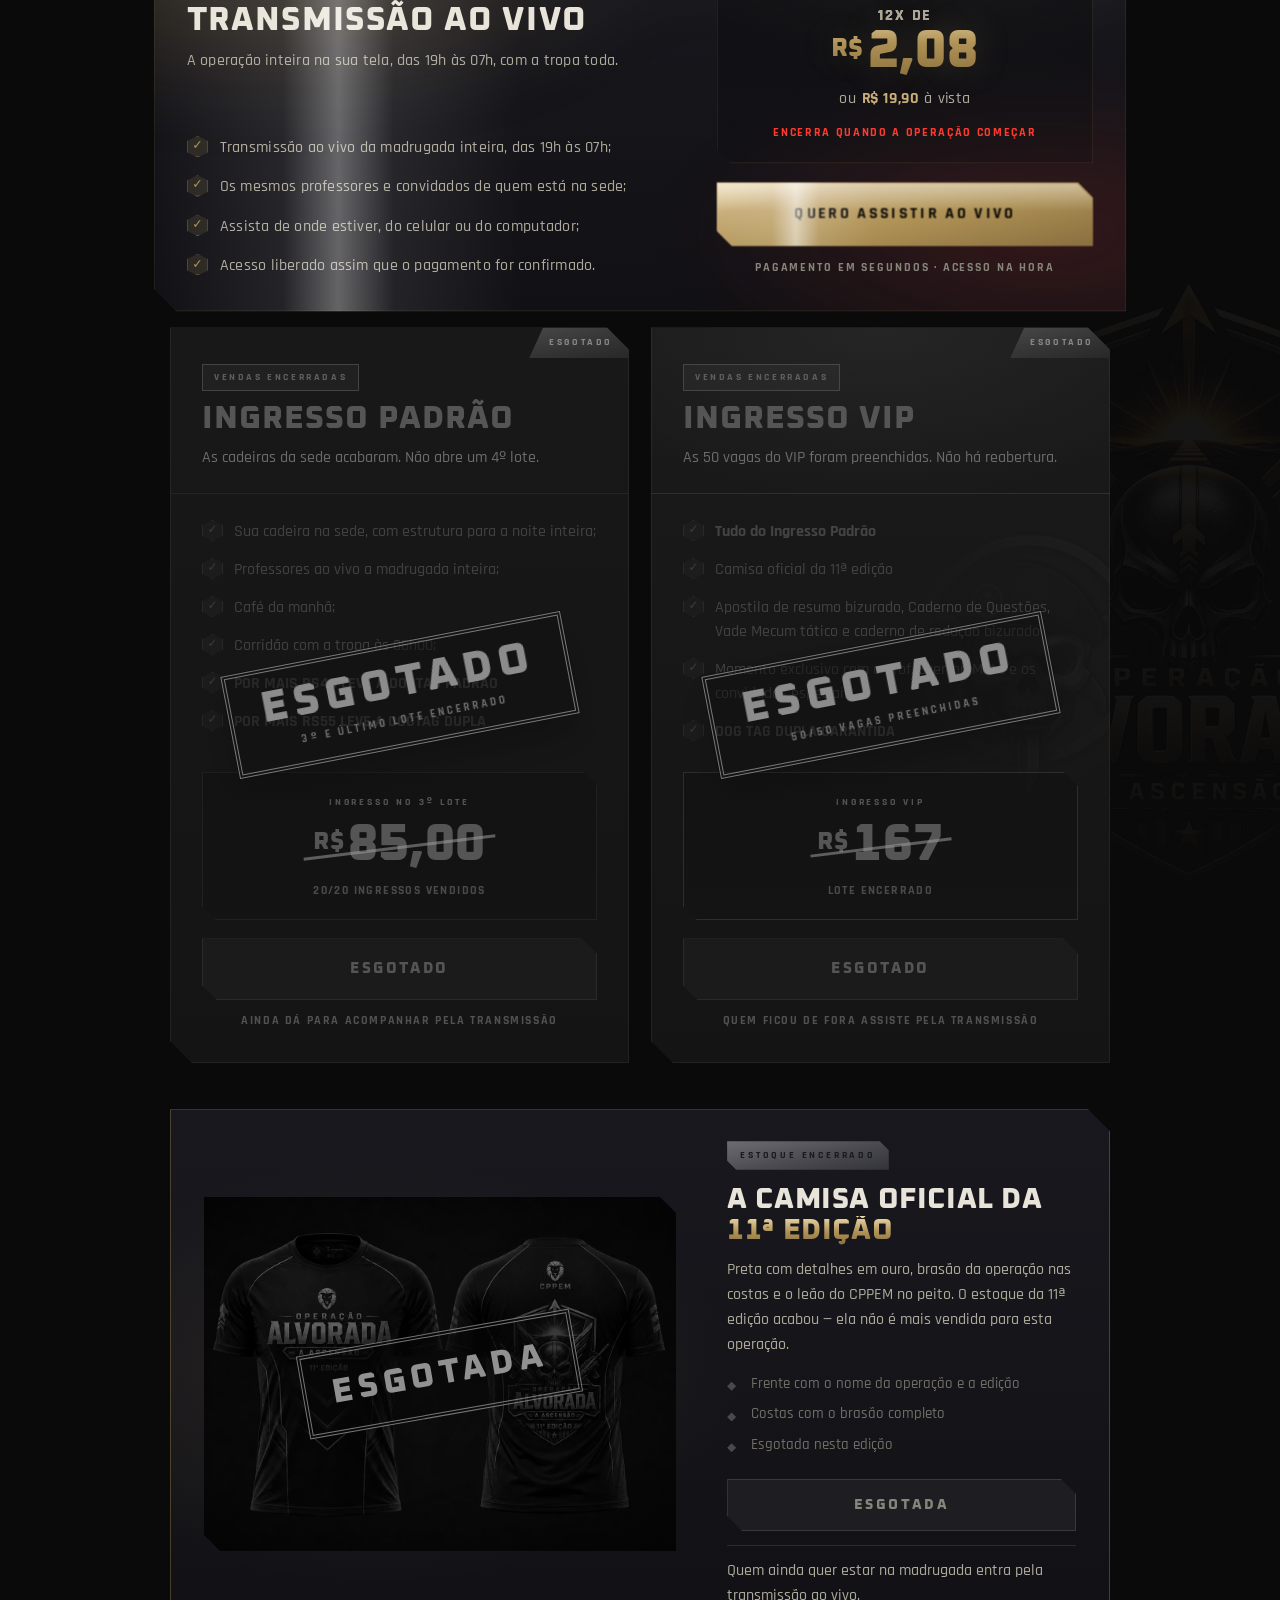
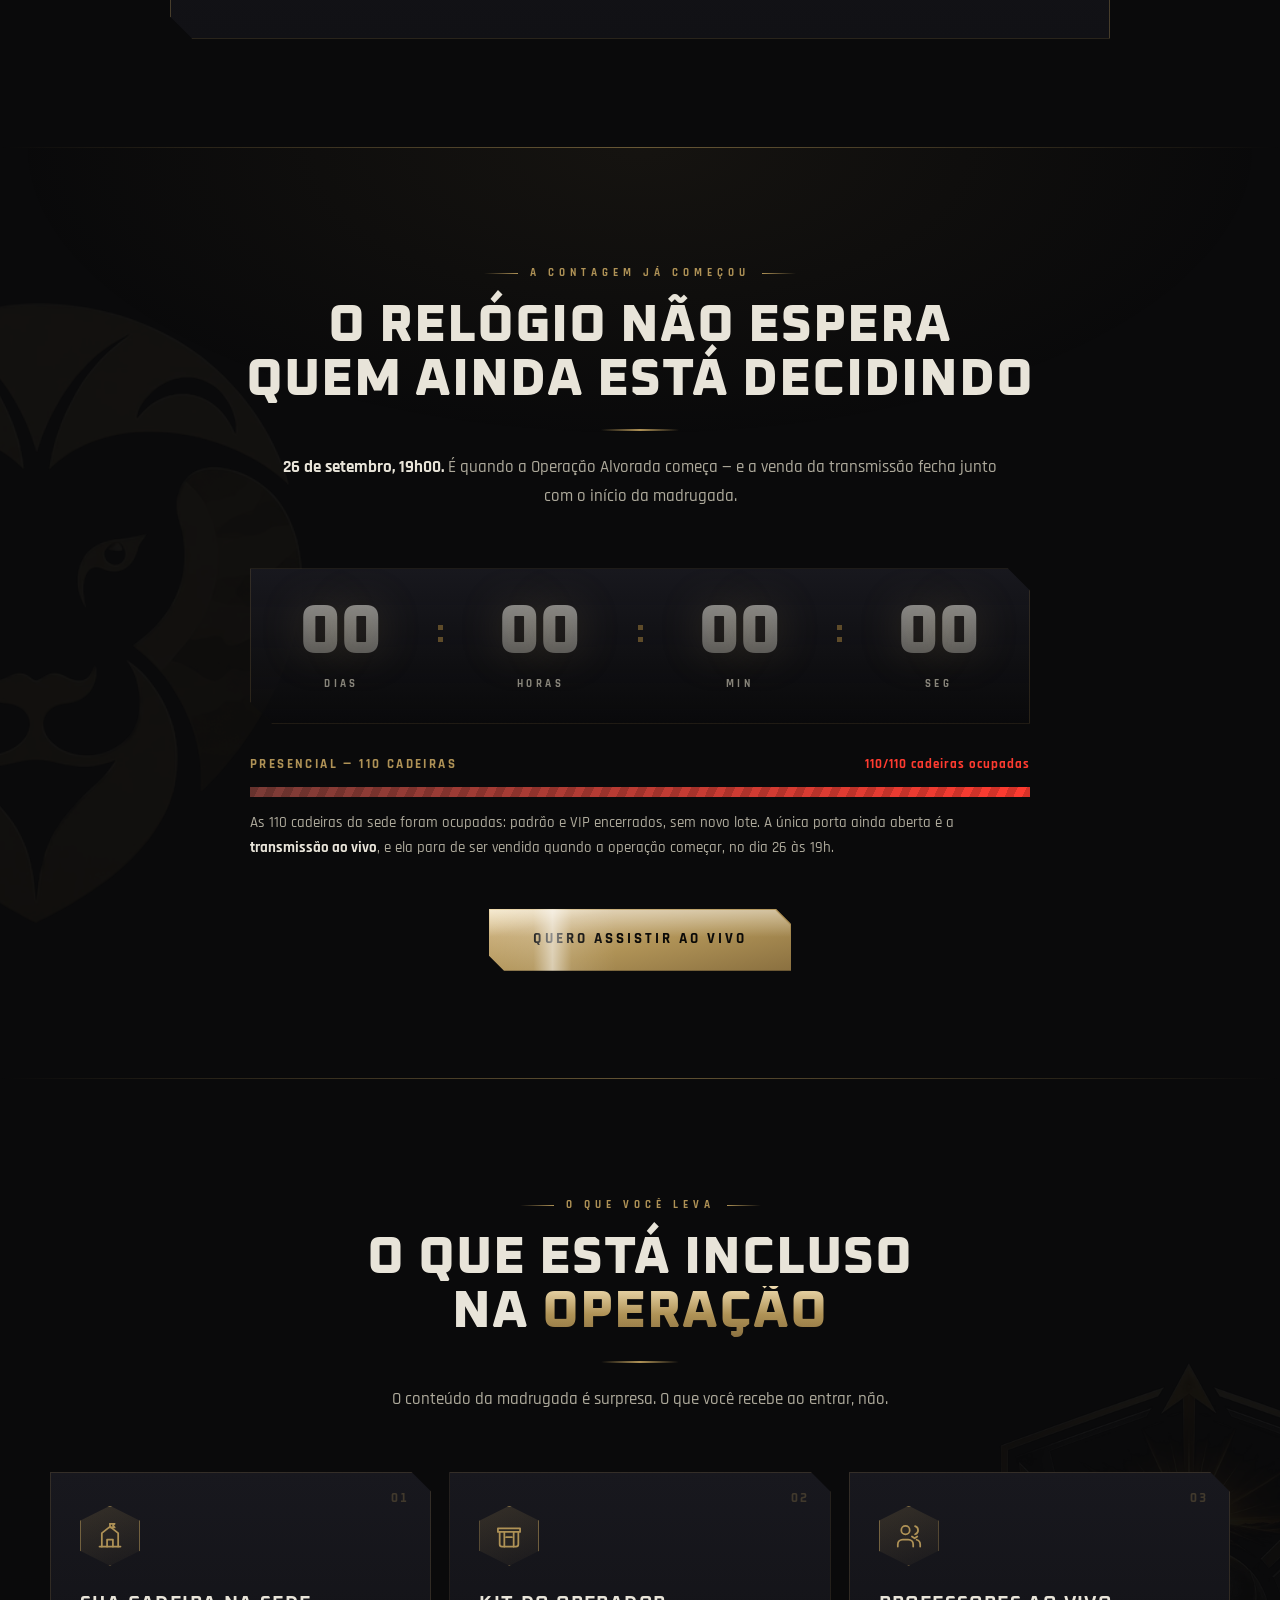
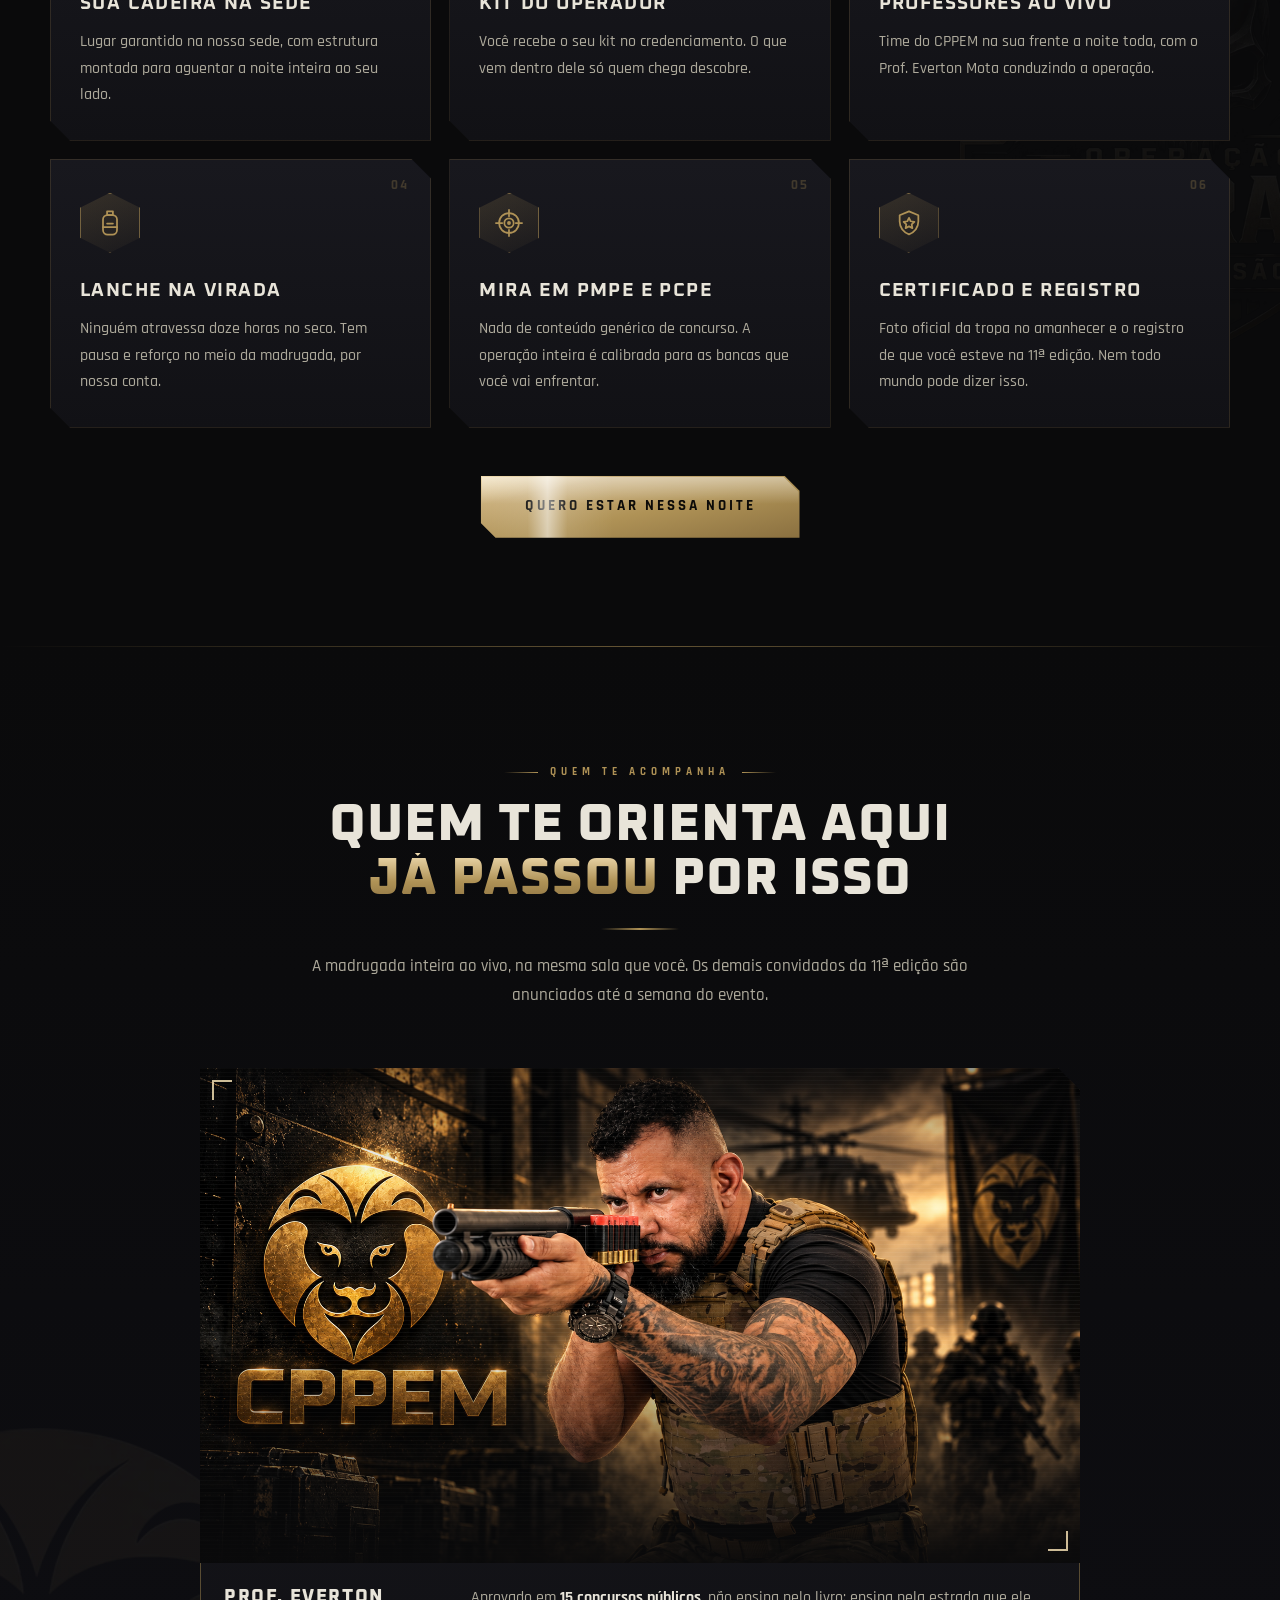
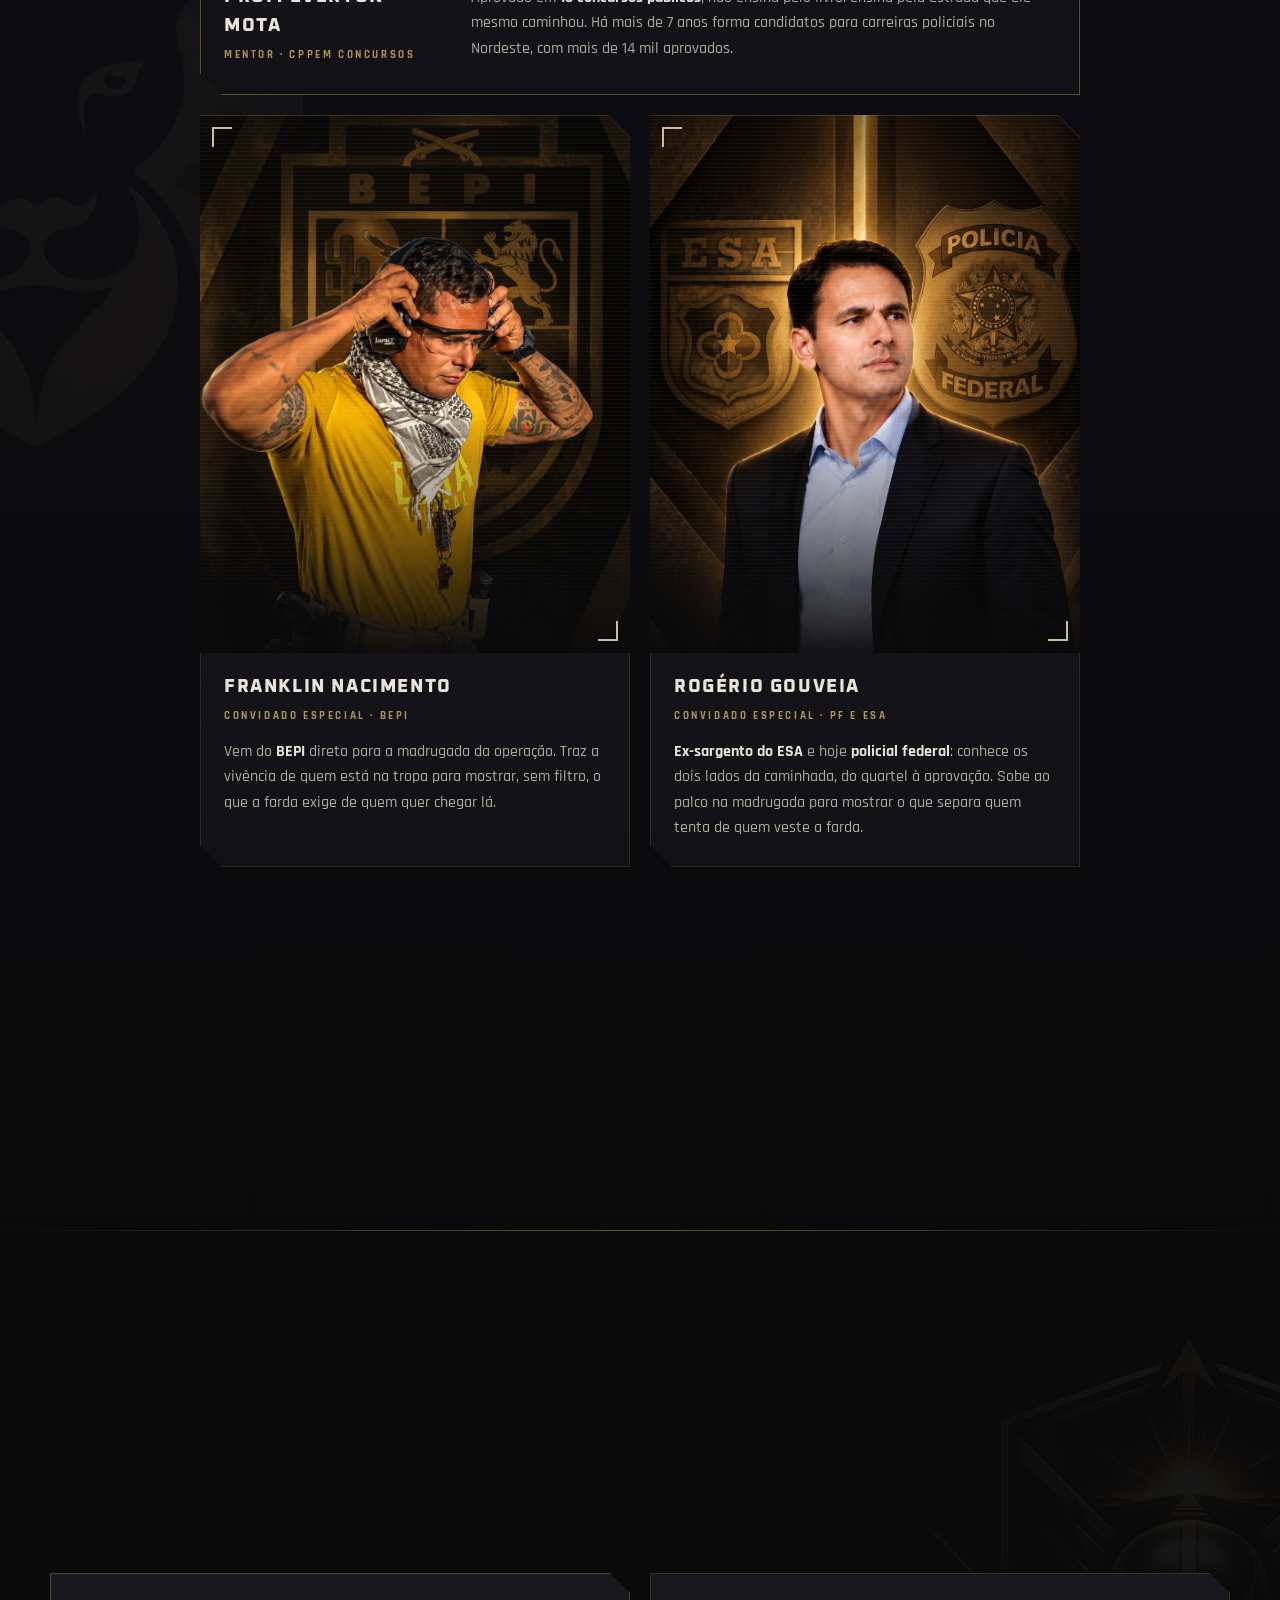
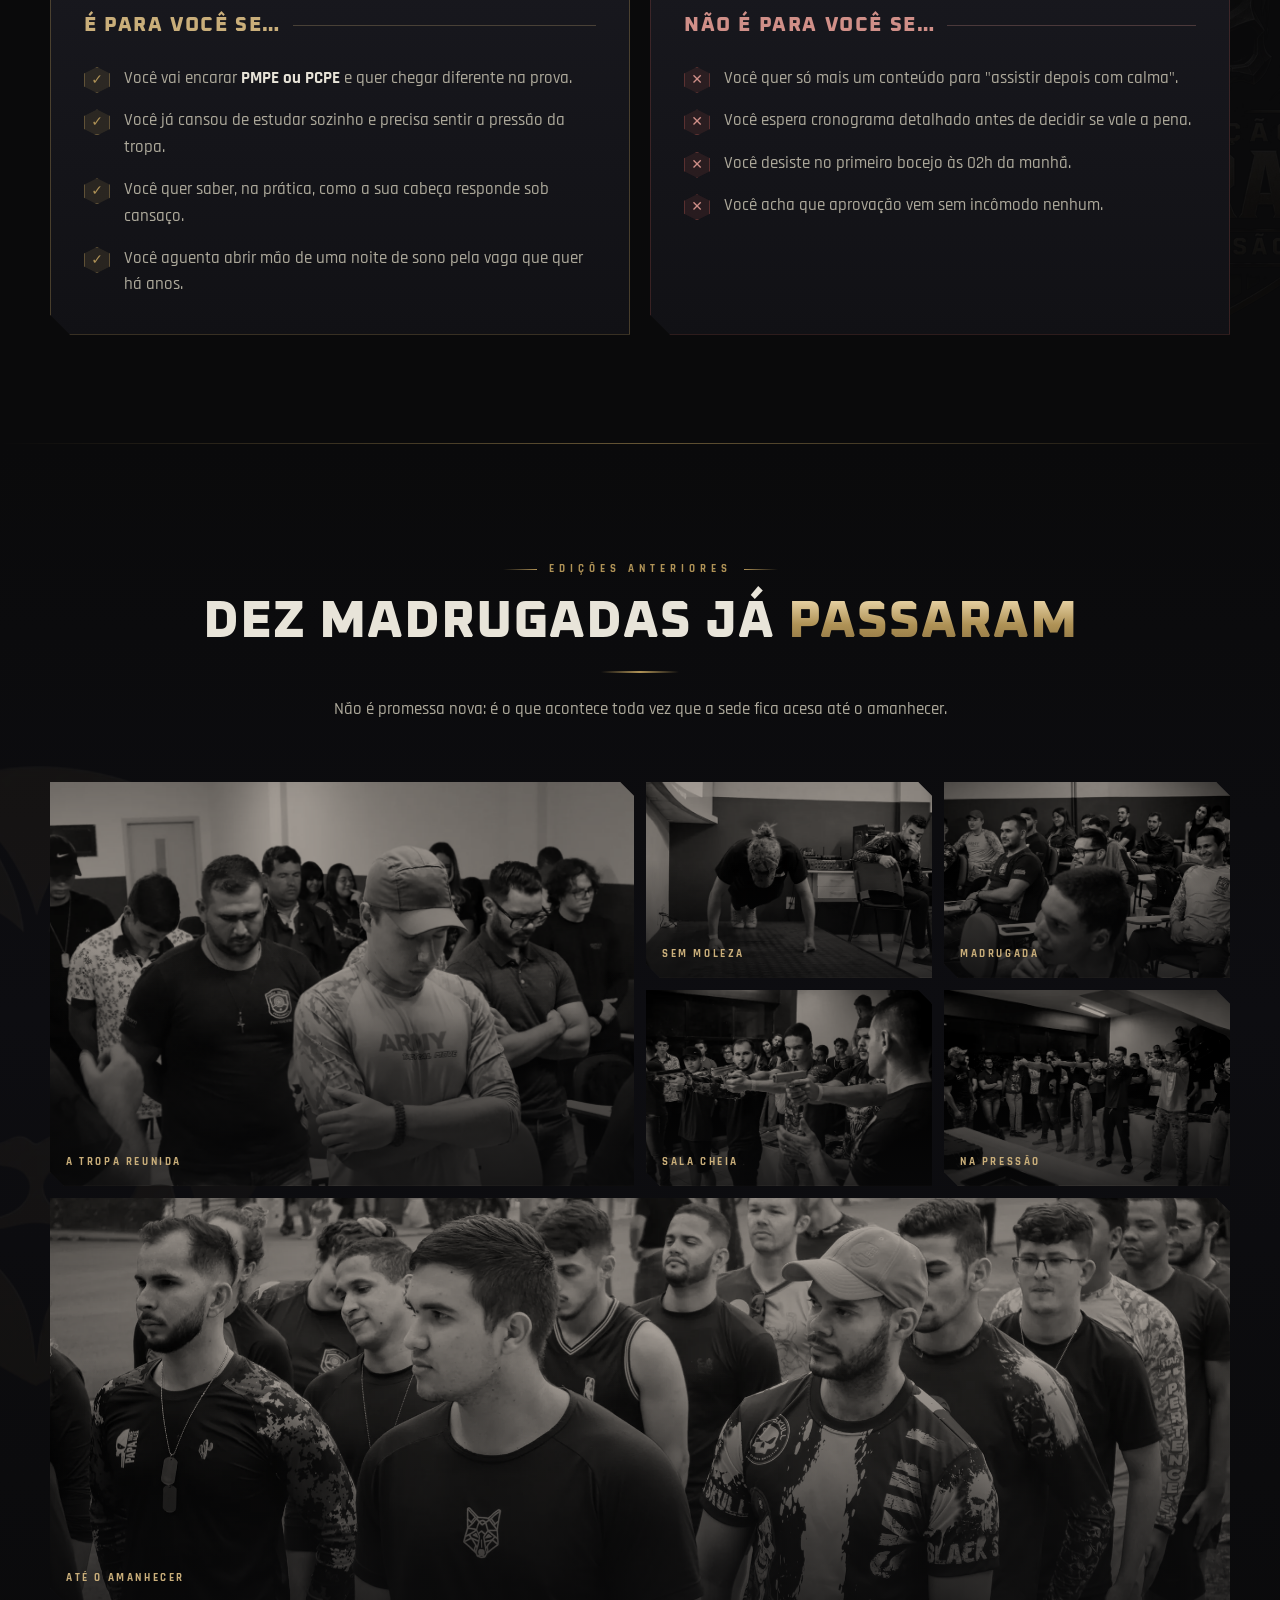
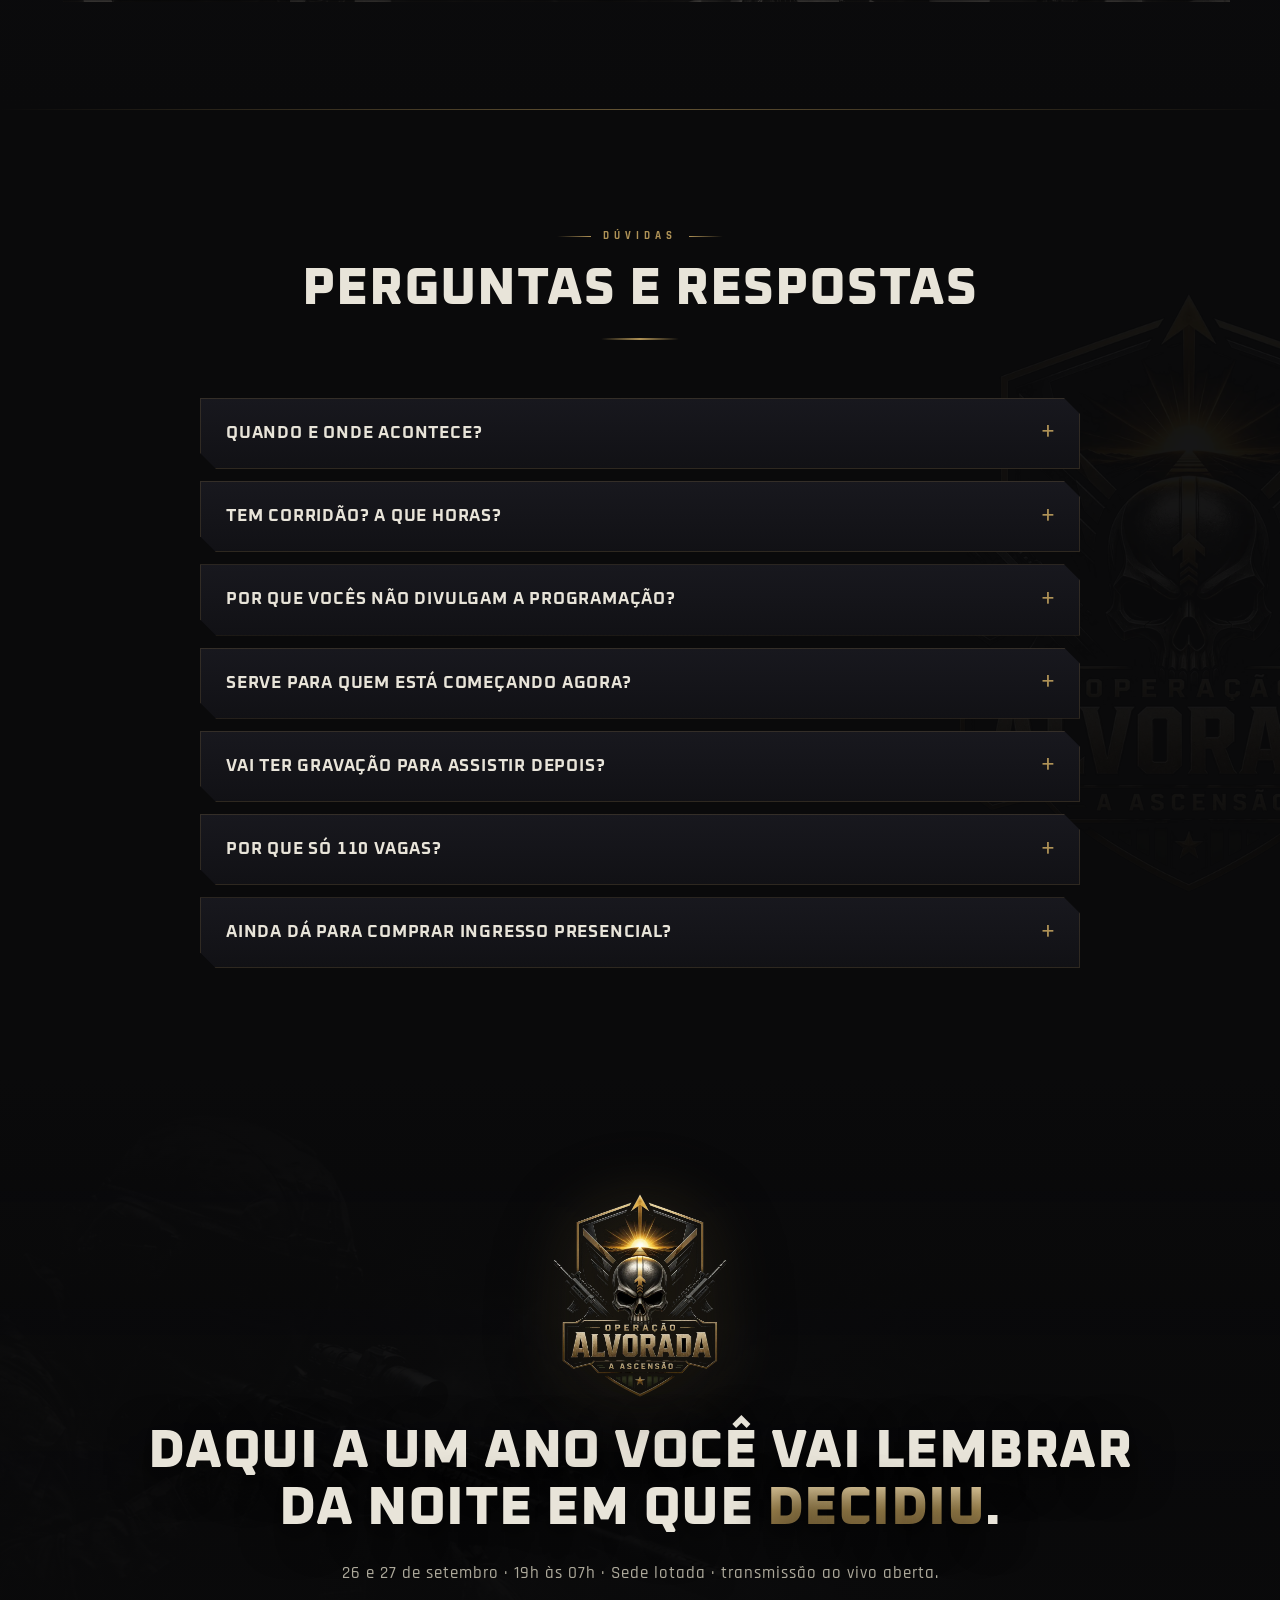
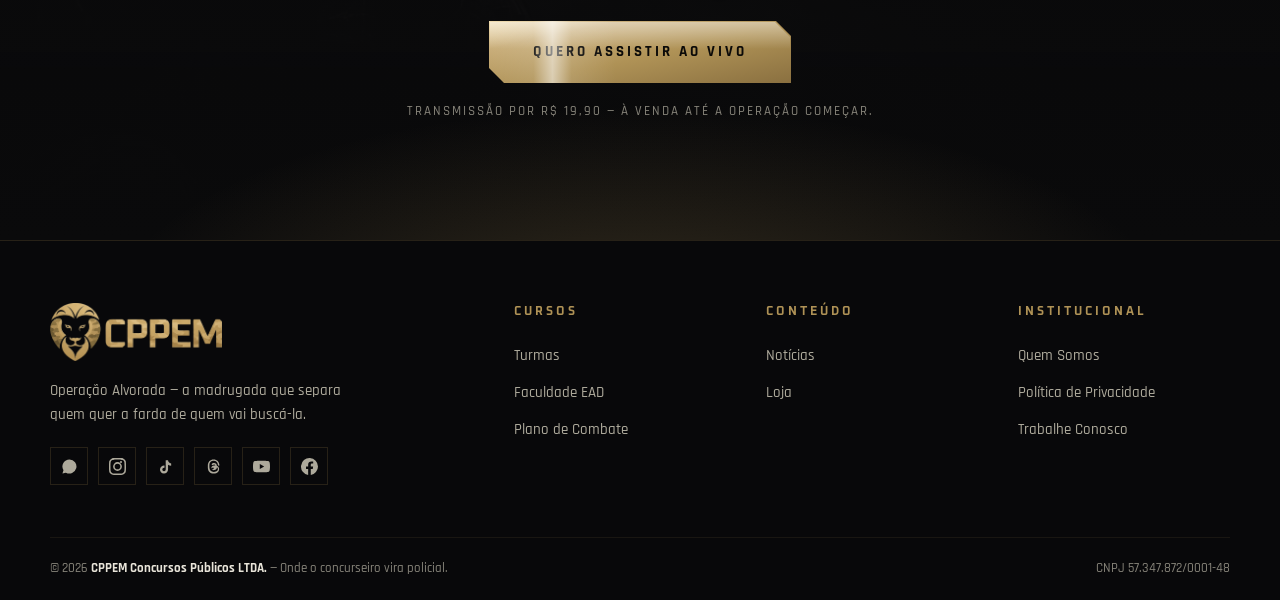
==== commit 0c8fe8e6: "Transmissão ao vivo" ====
--- a/index.html
+++ b/index.html
@@ -57,7 +57,7 @@
   "startDate": "2026-09-26T19:00:00-03:00",
   "endDate": "2026-09-27T07:00:00-03:00",
   "eventStatus": "https://schema.org/EventScheduled",
-  "eventAttendanceMode": "https://schema.org/OfflineEventAttendanceMode",
+  "eventAttendanceMode": "https://schema.org/MixedEventAttendanceMode",
   "image": "https://operacaoalvorada.cppem.com.br/public/og-alvorada.jpg",
   "url": "https://operacaoalvorada.cppem.com.br/",
   "inLanguage": "pt-BR",
@@ -76,10 +76,18 @@
   "offers": [
     {
       "@type": "Offer",
+      "name": "Transmissão Online — ao vivo",
+      "price": "19.90",
+      "priceCurrency": "BRL",
+      "availability": "https://schema.org/InStock",
+      "url": "https://operacaoalvorada.cppem.com.br/#ingressos"
+    },
+    {
+      "@type": "Offer",
       "name": "Ingresso Padrão — 3º lote",
       "price": "85.00",
       "priceCurrency": "BRL",
-      "availability": "https://schema.org/LimitedAvailability",
+      "availability": "https://schema.org/SoldOut",
       "url": "https://operacaoalvorada.cppem.com.br/#ingressos"
     },
     {
@@ -100,7 +108,7 @@
      tema que não cabem numa variável do kit vencem por ordem de cascata, sem
      precisar de !important nem de editar o kit. -->
 <link rel="stylesheet" href="exit-popup-kit/exit-popup.css?v=1">
-<link rel="stylesheet" href="styles.css?v=4">
+<link rel="stylesheet" href="styles.css?v=6">
 </head>
 <body>
 
@@ -135,7 +143,7 @@
     </span>
 
     <a class="btn btn--gold btn--sm shine" href="#ingressos">
-      <span>Garantir minha vaga</span>
+      <span>Assistir ao vivo</span>
     </a>
 
   </div>
@@ -161,13 +169,14 @@
       </h1>
 
       <p class="hero__sub anim d3">
-        Uma <strong>madrugada inteira de estudos</strong>, presencial, das <strong>19h às 07h</strong>,
-        com foco total em <strong>PMPE e PCPE</strong>. Quem chega ao amanhecer não sai o mesmo.
+        Uma <strong>madrugada inteira de estudos</strong>, das <strong>19h às 07h</strong>, com foco
+        total em <strong>PMPE e PCPE</strong>. A sede lotou — agora a entrada é
+        <strong>ao vivo, por R$ 19,90</strong>.
       </p>
 
       <div class="hero__cta anim d4">
         <a class="btn btn--gold btn--lg shine" href="#ingressos">
-          <span>Quero minha vaga na Alvorada</span>
+          <span>Quero assistir ao vivo</span>
         </a>
         <a class="btn btn--ghost btn--lg" href="#incluso"><span>Ver o que está incluso</span></a>
       </div>
@@ -249,38 +258,74 @@
 <section class="section" id="ingressos">
   <div class="container">
     <div class="section__head">
-      <span class="eyebrow">Só sobrou um caminho</span>
-      <h2 class="section__title">O VIP esgotou.<br>Restam as <span class="gold">últimas cadeiras</span></h2>
+      <span class="eyebrow">A sede lotou</span>
+      <h2 class="section__title">Presencial esgotado.<br>Ainda dá para <span class="gold">assistir ao vivo</span></h2>
       <p class="section__lead">
-        As 50 vagas do VIP acabaram. O que ainda está de pé é o 3º e último lote
-        do Ingresso Padrão — e ele fecha quando a última cadeira for ocupada.
+        As 110 cadeiras da sede acabaram — padrão e VIP, os dois fechados. Quem
+        ficou de fora entra pela transmissão ao vivo, a madrugada inteira, da sua casa.
       </p>
     </div>
 
-    <!-- Alerta de último lote. Os números vêm do script.js (bloco do lote):
-         dias pelo countdown, ingressos pela constante RESTAM_FIXO. -->
+    <!-- Alerta da última porta aberta. Os dias vêm do countdown (script.js). -->
     <button class="urgencia js-open" type="button"
-            data-produto="Ingresso Padrão — 3º lote"
-            data-checkout="https://checkout.cppem.com.br/pay/operacao-alvorada-11-terceiro-lote">
+            data-produto="Transmissão Online — Operação Alvorada 11"
+            data-checkout="https://checkout.cppem.com.br/pay/operacao-alvorada-11-ingresso-online">
       <span class="urgencia__tag"><i class="urgencia__dot" aria-hidden="true"></i> Última chance</span>
       <span class="urgencia__txt">
-        <b>3º e último lote</b> — restam só <strong class="urgencia__num" id="urgLeft">5</strong> de 20 ingressos
-        · faltam <strong id="urgDays">4</strong> dias
+        <b>Sede esgotada</b> — resta a <strong>transmissão ao vivo</strong>
+        · faltam <strong id="urgDays">3</strong> dias
       </span>
-      <span class="urgencia__cta">Garantir agora →</span>
+      <span class="urgencia__cta">Assistir ao vivo →</span>
     </button>
 
     <div class="planos">
 
-      <!-- ---------- PADRÃO ---------- -->
-      <article class="plano plano--ultimo plano--heroi">
+      <!-- ---------- ONLINE (única opção aberta) ---------- -->
+      <article class="plano plano--ultimo plano--heroi plano--online">
         <i class="plano__aurora" aria-hidden="true"></i>
         <i class="plano__varredura" aria-hidden="true"></i>
-        <span class="plano__alerta"><i class="urgencia__dot" aria-hidden="true"></i> Último lote</span>
+        <span class="plano__alerta"><i class="urgencia__dot" aria-hidden="true"></i> Ao vivo</span>
         <header class="plano__head">
-          <span class="plano__tag">3º lote · única opção aberta</span>
+          <span class="plano__tag">Única opção aberta</span>
+          <h3 class="plano__nome">Transmissão ao vivo</h3>
+          <p class="plano__desc">A operação inteira na sua tela, das 19h às 07h, com a tropa toda.</p>
+        </header>
+
+        <ul class="plano__lista">
+          <li>Transmissão ao vivo da madrugada inteira, das 19h às 07h;</li>
+          <li>Os mesmos professores e convidados de quem está na sede;</li>
+          <li>Assista de onde estiver, do celular ou do computador;</li>
+          <li>Acesso liberado assim que o pagamento for confirmado.</li>
+        </ul>
+
+        <div class="plano__rodape">
+          <div class="plano__preco">
+            <span class="plano__preco-label">Acesso à transmissão</span>
+            <b><span class="plano__parcela">12x de</span><i>R$</i>2,08</b>
+            <span class="plano__avista">ou <strong>R$ 19,90</strong> à vista</span>
+            <span class="plano__preco-nota plano__preco-nota--pisca">Encerra quando a operação começar</span>
+          </div>
+          <button class="btn btn--gold btn--lg btn--block shine btn--bate js-open" type="button"
+                  data-produto="Transmissão Online — Operação Alvorada 11"
+                  data-checkout="https://checkout.cppem.com.br/pay/operacao-alvorada-11-ingresso-online">
+            <span>Quero assistir ao vivo</span>
+          </button>
+          <span class="plano__reforco">Pagamento em segundos · acesso na hora</span>
+        </div>
+      </article>
+
+
+      <!-- ---------- PADRÃO ---------- -->
+      <article class="plano plano--esgotado" aria-label="Ingresso Padrão — esgotado">
+        <span class="plano__selo plano__selo--off">Esgotado</span>
+        <span class="plano__carimbo" aria-hidden="true">
+          <b>Esgotado</b>
+          <i>3º e último lote encerrado</i>
+        </span>
+        <header class="plano__head">
+          <span class="plano__tag">Vendas encerradas</span>
           <h3 class="plano__nome">Ingresso Padrão</h3>
-          <p class="plano__desc">A cadeira na sede e a operação inteira, do começo ao amanhecer.</p>
+          <p class="plano__desc">As cadeiras da sede acabaram. Não abre um 4º lote.</p>
         </header>
 
         <ul class="plano__lista">
@@ -296,14 +341,15 @@
           <div class="plano__preco">
             <span class="plano__preco-label">Ingresso no 3º lote</span>
             <b><i>R$</i>85,00</b>
-            <span class="plano__preco-nota plano__preco-nota--pisca" id="precoNotaPadrao">restam 5 de 20 neste lote</span>
+            <span class="plano__preco-nota" id="precoNotaPadrao">20/20 ingressos vendidos</span>
           </div>
-          <button class="btn btn--gold btn--lg btn--block shine btn--bate js-open" type="button"
-                  data-produto="Ingresso Padrão — 3º lote"
-                  data-checkout="https://checkout.cppem.com.br/pay/operacao-alvorada-11-terceiro-lote">
-            <span>Quero minha cadeira agora</span>
-          </button>
-          <span class="plano__reforco">Pagamento em segundos · confirmação na hora</span>
+          <!-- Checkout do padrão removido com o 3º lote esgotado. Destino
+               anterior, caso precise voltar:
+               https://checkout.cppem.com.br/pay/operacao-alvorada-11-terceiro-lote -->
+          <div class="btn btn--lg btn--block btn--off" aria-disabled="true">
+            <span>Esgotado</span>
+          </div>
+          <span class="plano__reforco plano__reforco--off">Ainda dá para acompanhar pela transmissão</span>
         </div>
       </article>
 
@@ -344,7 +390,7 @@
           <div class="btn btn--lg btn--block btn--off" aria-disabled="true">
             <span>Esgotado</span>
           </div>
-          <span class="plano__reforco plano__reforco--off">Quem ficou de fora ainda pega o padrão ao lado</span>
+          <span class="plano__reforco plano__reforco--off">Quem ficou de fora assiste pela transmissão</span>
         </div>
       </article>
 
@@ -354,29 +400,30 @@
          ingressos, logo abaixo dos cards: quem acabou de ver os R$ 167 vê o
          que justifica a diferença. Ficar aqui também evita criar uma seção
          nova, que quebraria a alternância de fundos da página. -->
-    <div class="camisa">
+    <div class="camisa camisa--esgotada">
       <figure class="camisa__foto">
         <img src="public/blusaspremium.webp"
              alt="Camisa oficial da Operação Alvorada 11ª edição, frente e costas"
              width="1200" height="900" loading="lazy">
+        <figcaption class="camisa__carimbo" aria-hidden="true">Esgotada</figcaption>
       </figure>
 
       <div class="camisa__copy">
-        <span class="camisa__selo">Venda à parte</span>
+        <span class="camisa__selo camisa__selo--off">Estoque encerrado</span>
         <h3>A camisa oficial da <span class="gold">11ª edição</span></h3>
         <p>
           Preta com detalhes em ouro, brasão da operação nas costas e o leão do
-          CPPEM no peito. Com o VIP esgotado, ela passa a ser vendida à parte,
-          fora do valor da entrada.
+          CPPEM no peito. O estoque da 11ª edição acabou — ela não é mais vendida
+          para esta operação.
         </p>
         <ul class="camisa__itens">
           <li>Frente com o nome da operação e a edição</li>
           <li>Costas com o brasão completo</li>
-          <li>Vendida à parte, enquanto durar o estoque</li>
+          <li>Esgotada nesta edição</li>
         </ul>
-        <a class="btn btn--gold shine" href="#ingressos"><span>Garantir minha cadeira</span></a>
+        <div class="btn btn--block btn--off" aria-disabled="true"><span>Esgotada</span></div>
         <p class="camisa__nota">
-          A camisa é comprada na hora da inscrição, com a equipe do CPPEM.
+          Quem ainda quer estar na madrugada entra pela transmissão ao vivo.
         </p>
       </div>
     </div>
@@ -391,7 +438,7 @@
       <h2 class="section__title">O relógio não espera<br>quem ainda está decidindo</h2>
       <p class="section__lead">
         <strong>26 de setembro, 19h00.</strong> É quando a Operação Alvorada começa —
-        e a porta fecha com a última cadeira ocupada, não na véspera.
+        e a venda da transmissão fecha junto com o início da madrugada.
       </p>
     </div>
 
@@ -408,22 +455,22 @@
 
     <div class="lote">
       <div class="lote__head">
-        <span class="lote__title">3º e último lote — 20 ingressos</span>
+        <span class="lote__title">Presencial — 110 cadeiras</span>
         <span class="lote__left" id="loteLeft">carregando…</span>
       </div>
-      <div class="lote__bar" role="progressbar" aria-label="Ingressos do 3º lote já ocupados"
-           aria-valuemin="0" aria-valuemax="100" aria-valuenow="0" id="loteBar">
+      <div class="lote__bar lote__bar--cheia" role="progressbar" aria-label="Cadeiras da sede ocupadas"
+           aria-valuemin="0" aria-valuemax="100" aria-valuenow="100" id="loteBar">
         <i id="loteFill"></i>
       </div>
       <p class="lote__note">
-        Este é o último lote: são 20 ingressos, de um total de 110 no evento. Quando
-        ele fechar, as vendas do padrão encerram — não existe 4º lote. Nas edições
-        anteriores as últimas cadeiras foram embora antes da semana do evento.
+        As 110 cadeiras da sede foram ocupadas: padrão e VIP encerrados, sem novo lote.
+        A única porta ainda aberta é a <strong>transmissão ao vivo</strong>, e ela para de
+        ser vendida quando a operação começar, no dia 26 às 19h.
       </p>
     </div>
 
     <div class="center">
-      <a class="btn btn--gold btn--lg shine" href="#ingressos"><span>Ver os ingressos</span></a>
+      <a class="btn btn--gold btn--lg shine" href="#ingressos"><span>Quero assistir ao vivo</span></a>
     </div>
   </div>
 </section>
@@ -696,15 +743,15 @@
       </details>
       <details class="faq__item">
         <summary>Vai ter gravação para assistir depois?</summary>
-        <p>Não. A Operação Alvorada é presencial e acontece uma única vez. Quem não estiver na cadeira naquela madrugada não participa desta edição.</p>
+        <p>Não. O que existe é a transmissão <strong>ao vivo</strong>, acompanhada na hora, das 19h às 07h. Quem não estiver na sede nem na transmissão naquela madrugada não participa desta edição.</p>
       </details>
       <details class="faq__item">
         <summary>Por que só 110 vagas?</summary>
         <p>É o que a sede comporta mantendo todo mundo perto do professor. Passou disso, vira plateia — e plateia não é o que a gente quer formar.</p>
       </details>
       <details class="faq__item">
-        <summary>O que acontece quando o 3º lote fecha?</summary>
-        <p>Ele é o último. Quando as 20 cadeiras dele acabarem, as vendas do ingresso padrão encerram e não abre outro lote.</p>
+        <summary>Ainda dá para comprar ingresso presencial?</summary>
+        <p>Não. As 110 cadeiras da sede acabaram — padrão e VIP encerrados, sem novo lote. A única forma de participar desta edição é a transmissão ao vivo, por R$ 19,90, à venda até a operação começar.</p>
       </details>
     </div>
   </div>
@@ -718,9 +765,9 @@
     <img class="final__brasao" src="public/brasao-alvorada.webp"
          alt="Operação Alvorada — A Ascensão" width="700" height="804" loading="lazy">
     <h2>Daqui a um ano você vai lembrar<br>da noite em que <span class="gold">decidiu</span>.</h2>
-    <p>26 e 27 de setembro · 19h às 07h · Sede CPPEM · 110 cadeiras.</p>
-    <a class="btn btn--gold btn--lg shine" href="#ingressos"><span>Garantir minha vaga agora</span></a>
-    <span class="final__note">Último lote aberto — quando fechar, não tem outro.</span>
+    <p>26 e 27 de setembro · 19h às 07h · Sede lotada · transmissão ao vivo aberta.</p>
+    <a class="btn btn--gold btn--lg shine" href="#ingressos"><span>Quero assistir ao vivo</span></a>
+    <span class="final__note">Transmissão por R$ 19,90 — à venda até a operação começar.</span>
   </div>
 </section>
 
@@ -784,10 +831,10 @@
 <!-- ================= BARRA FIXA (mobile) ================= -->
 <div class="dock" id="dock">
   <div class="dock__info">
-    <b><i class="urgencia__dot" aria-hidden="true"></i> Último lote</b>
-    <span id="dockLeft">restam 5 ingressos</span>
-  </div>
-  <a class="btn btn--gold shine" href="#ingressos"><span>Garantir vaga</span></a>
+    <b><i class="urgencia__dot" aria-hidden="true"></i> Ao vivo · R$ 19,90</b>
+    <span id="dockLeft">presencial esgotado · assista ao vivo</span>
+  </div>
+  <a class="btn btn--gold shine" href="#ingressos"><span>Assistir ao vivo</span></a>
 </div>
 
 <!-- ================= MODAL ================= -->
@@ -804,7 +851,7 @@
     </p>
 
     <p class="modal__produto">
-      Ingresso escolhido: <b id="modalProduto">Ingresso Padrão — 3º lote</b>
+      Ingresso escolhido: <b id="modalProduto">Transmissão Online — Operação Alvorada 11</b>
     </p>
 
     <!-- NOMENCLATURA CANÔNICA (TRACKING.md §6.0) — não traduzir os nomes.
@@ -857,7 +904,7 @@
     <!-- Uma linha por benefício: em 320px cada quebra extra empurra o botão
          para fora da dobra do popup, que já roda no teto do max-height. -->
     <ul class="xp__benefits">
-      <li>Aviso antes de o último lote fechar.</li>
+      <li>Aviso antes de a venda da transmissão fechar.</li>
       <li>Os convidados da 11ª edição em primeira mão.</li>
       <li>Conteúdo diário de PMPE e PCPE.</li>
     </ul>
@@ -891,7 +938,7 @@
   </div>
 </div>
 
-<script src="script.js?v=4"></script>
+<script src="script.js?v=5"></script>
 <script src="exit-popup-kit/exit-popup.js?v=1"></script>
 
   <!-- Google Tag Manager (noscript) -->
--- a/styles.css
+++ b/styles.css
@@ -1384,15 +1384,19 @@
 }
 .plano--heroi:hover { transform: scale(1.035) translateY(-5px); }
 
-/* clarão dourado girando por trás do conteúdo */
+/* Clarão girando por trás do conteúdo.
+   São manchas radiais, e não um conic-gradient: o cone gira com as bordas
+   duras aparecendo como um quadrado atravessando o card. Manchas radiais
+   desfocadas giram sem mostrar emenda. */
 .plano__aurora {
-  position: absolute; inset: -40%; z-index: 0; pointer-events: none;
+  position: absolute; inset: -55%; z-index: 0; pointer-events: none;
   background:
-    conic-gradient(from 0deg,
-      transparent 0deg, rgba(175,146,86,.30) 40deg, transparent 110deg,
-      rgba(255,59,48,.18) 190deg, transparent 260deg, rgba(240,220,176,.22) 320deg, transparent 360deg);
-  animation: aurora-gira 9s linear infinite;
-  opacity: .55;
+    radial-gradient(34% 34% at 32% 30%, rgba(175,146,86,.42), transparent 62%),
+    radial-gradient(30% 30% at 70% 64%, rgba(255,59,48,.26), transparent 64%),
+    radial-gradient(26% 26% at 64% 24%, rgba(240,220,176,.24), transparent 66%);
+  filter: blur(30px);
+  animation: aurora-gira 16s linear infinite;
+  opacity: .6;
 }
 /* passada de luz atravessando o card inteiro */
 .plano__varredura {
@@ -1435,6 +1439,58 @@
   /* empilhado, o card ampliado encostaria no vizinho */
   .plano--heroi, .plano--heroi:hover { transform: none; }
 }
+
+/* ---- Transmissão ao vivo: a única porta aberta ----
+   Ocupa a linha inteira acima dos dois cards esgotados. Em duas colunas
+   internas para não virar uma torre de texto na largura toda. */
+.plano--online { grid-column: 1 / -1; }
+.plano--online .plano__head { padding-bottom: 26px; }
+.plano--online .plano__lista { padding-bottom: 6px; }
+@media (min-width: 881px) {
+  .plano--online {
+    display: grid; grid-template-columns: 1.15fr .85fr;
+    grid-template-areas: 'head rodape' 'lista rodape';
+    align-content: start; column-gap: 8px;
+  }
+  .plano--online .plano__head   { grid-area: head; border-bottom: 0; padding-bottom: 8px; }
+  .plano--online .plano__lista  { grid-area: lista; }
+  .plano--online .plano__rodape { grid-area: rodape; align-self: center; padding: 32px 32px 32px 0; }
+}
+
+/* preço em parcela: o valor cheio vira a segunda linha, menor */
+.plano__parcela {
+  display: block; font-family: var(--font-ui); font-size: 15px; font-weight: 700;
+  letter-spacing: 2.4px; text-transform: uppercase; color: var(--text-dim);
+  -webkit-text-fill-color: var(--text-dim); margin-bottom: 2px;
+}
+.plano__avista {
+  display: block; margin-top: 8px; font-size: 15px; color: var(--text-dim);
+  letter-spacing: .6px;
+}
+.plano__avista strong { color: var(--gold-light); font-weight: 800; }
+
+/* ---- barra da sede lotada ---- */
+.lote__bar--cheia i { background: linear-gradient(90deg, #7a3b36, var(--alerta)); }
+.lote__left { color: var(--alerta); }
+
+/* ---- camisa esgotada ---- */
+.camisa--esgotada .camisa__foto { position: relative; filter: grayscale(1) brightness(.6); }
+.camisa__carimbo {
+  position: absolute; inset: 0; z-index: 2; margin: auto;
+  width: max-content; height: max-content;
+  padding: 10px 26px; transform: rotate(-10deg);
+  font-family: var(--font-title); font-size: clamp(22px, 3.4vw, 34px); font-weight: 800;
+  letter-spacing: 5px; text-transform: uppercase; color: #f2f2f5;
+  border: 4px double rgba(255,255,255,.75); background: rgba(12,12,14,.55);
+}
+/* dupla classe de propósito: a regra base de .camisa__selo vem depois neste
+   arquivo e venceria uma classe só */
+.camisa__selo.camisa__selo--off {
+  background: linear-gradient(168deg, #6c6c72, #4a4a50 55%, #33333a);
+  box-shadow: none; color: #1a1a1e;
+}
+.camisa--esgotada .camisa__itens li { opacity: .6; }
+.camisa--esgotada .camisa__itens li::before { background: #6c6c72; }
 
 @media (max-width: 880px) {
   .planos { grid-template-columns: 1fr; max-width: 520px; }
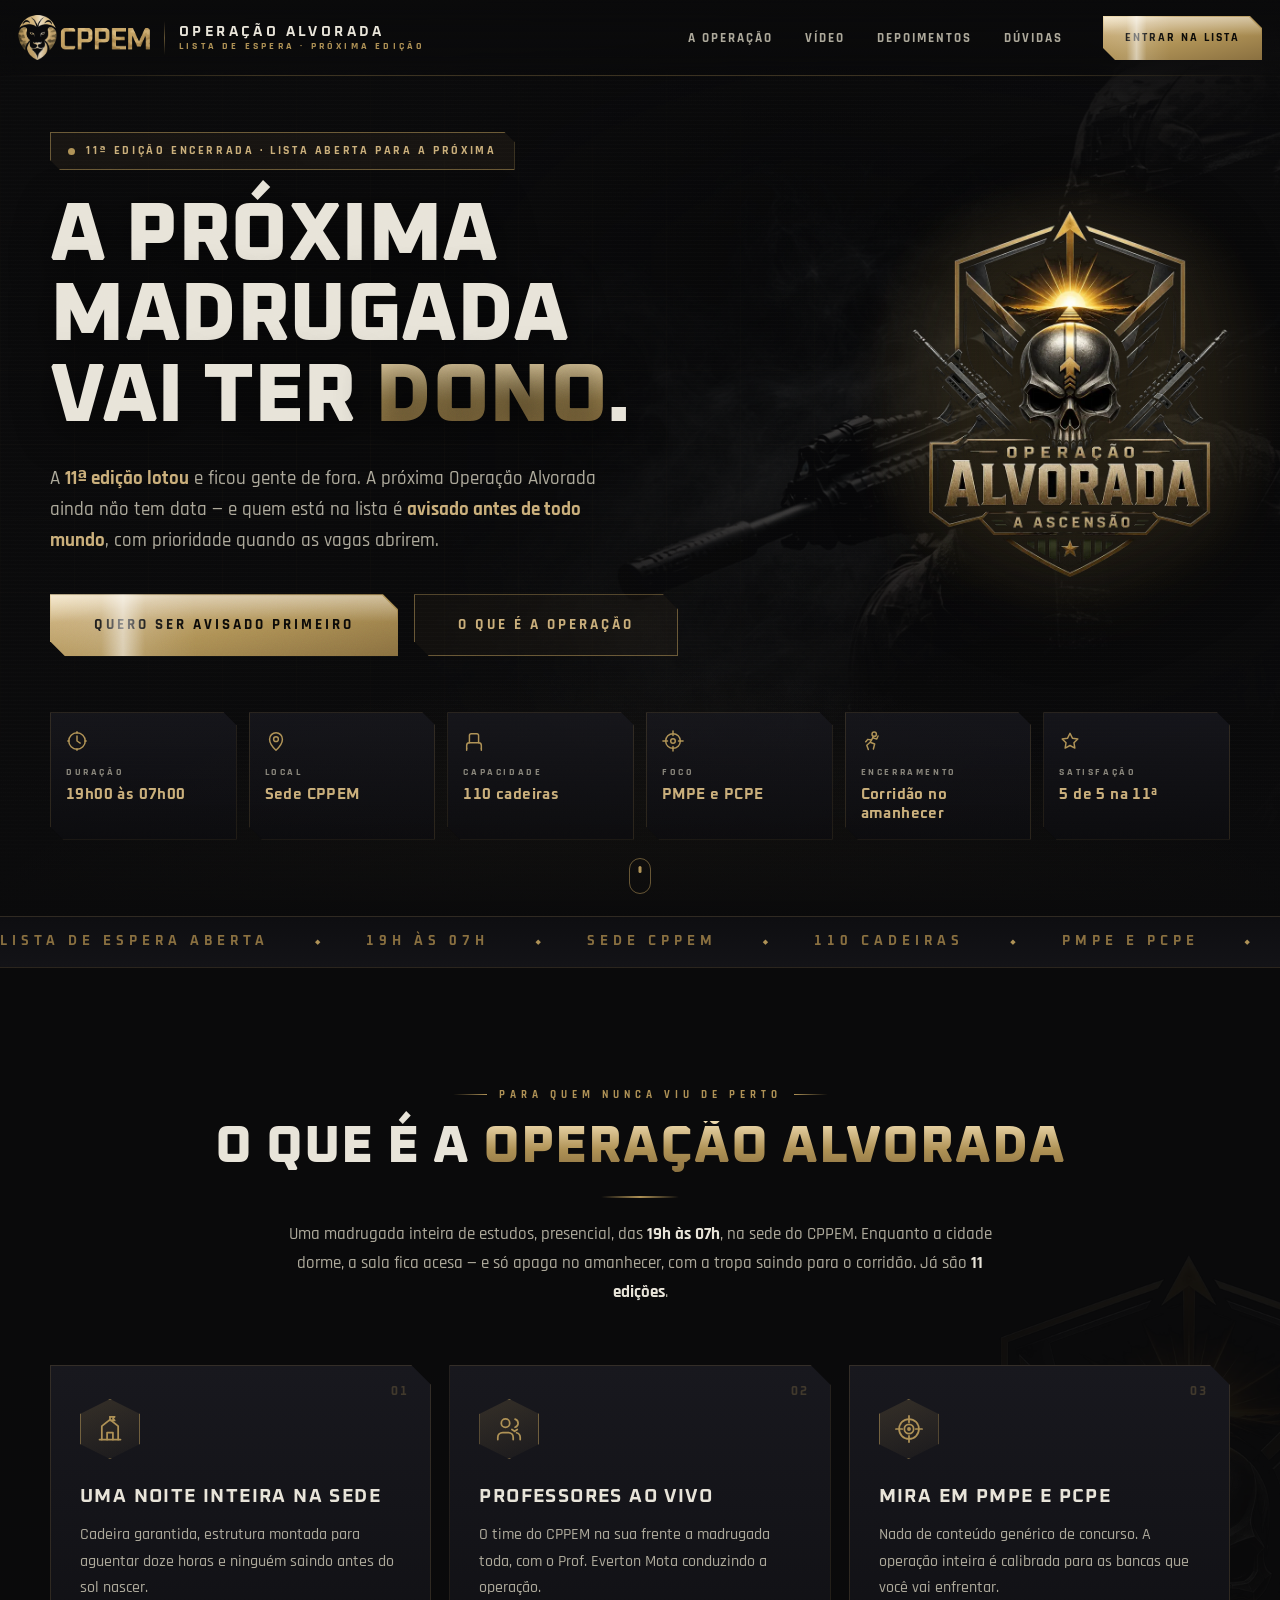
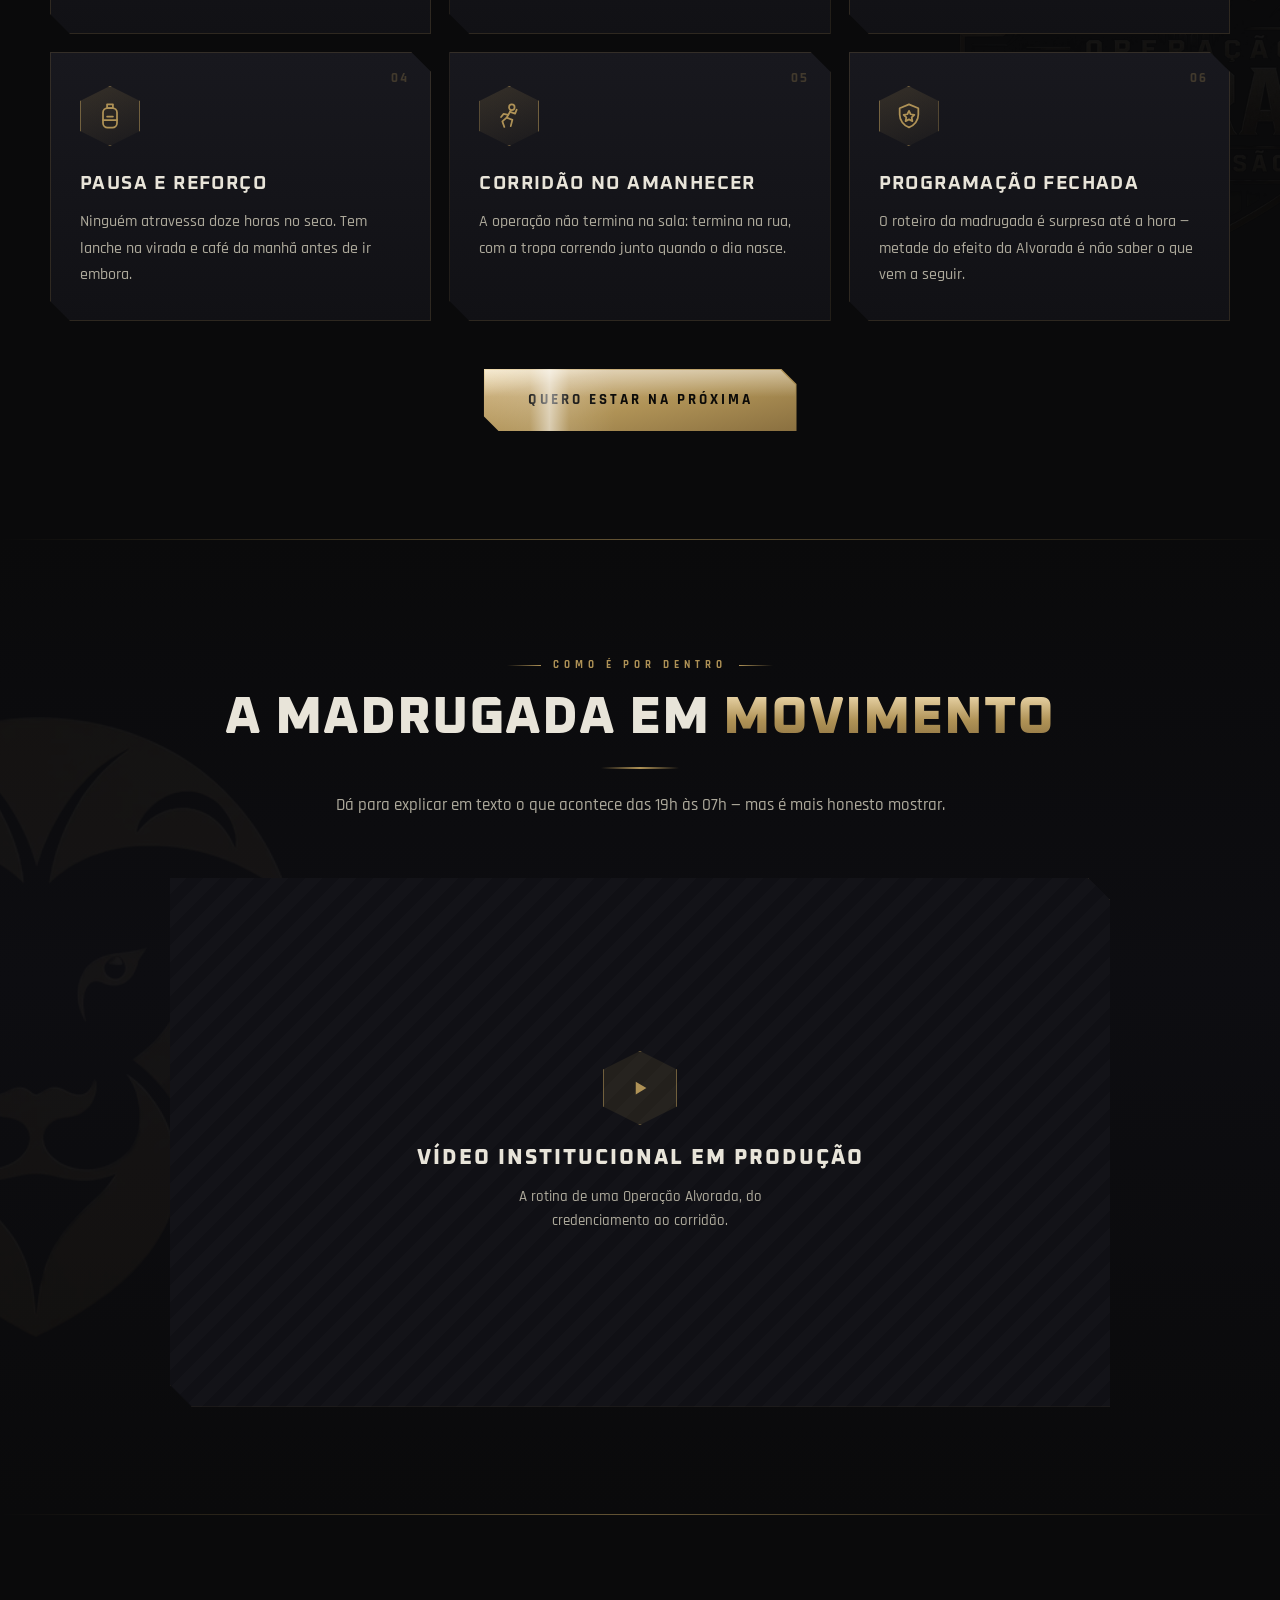
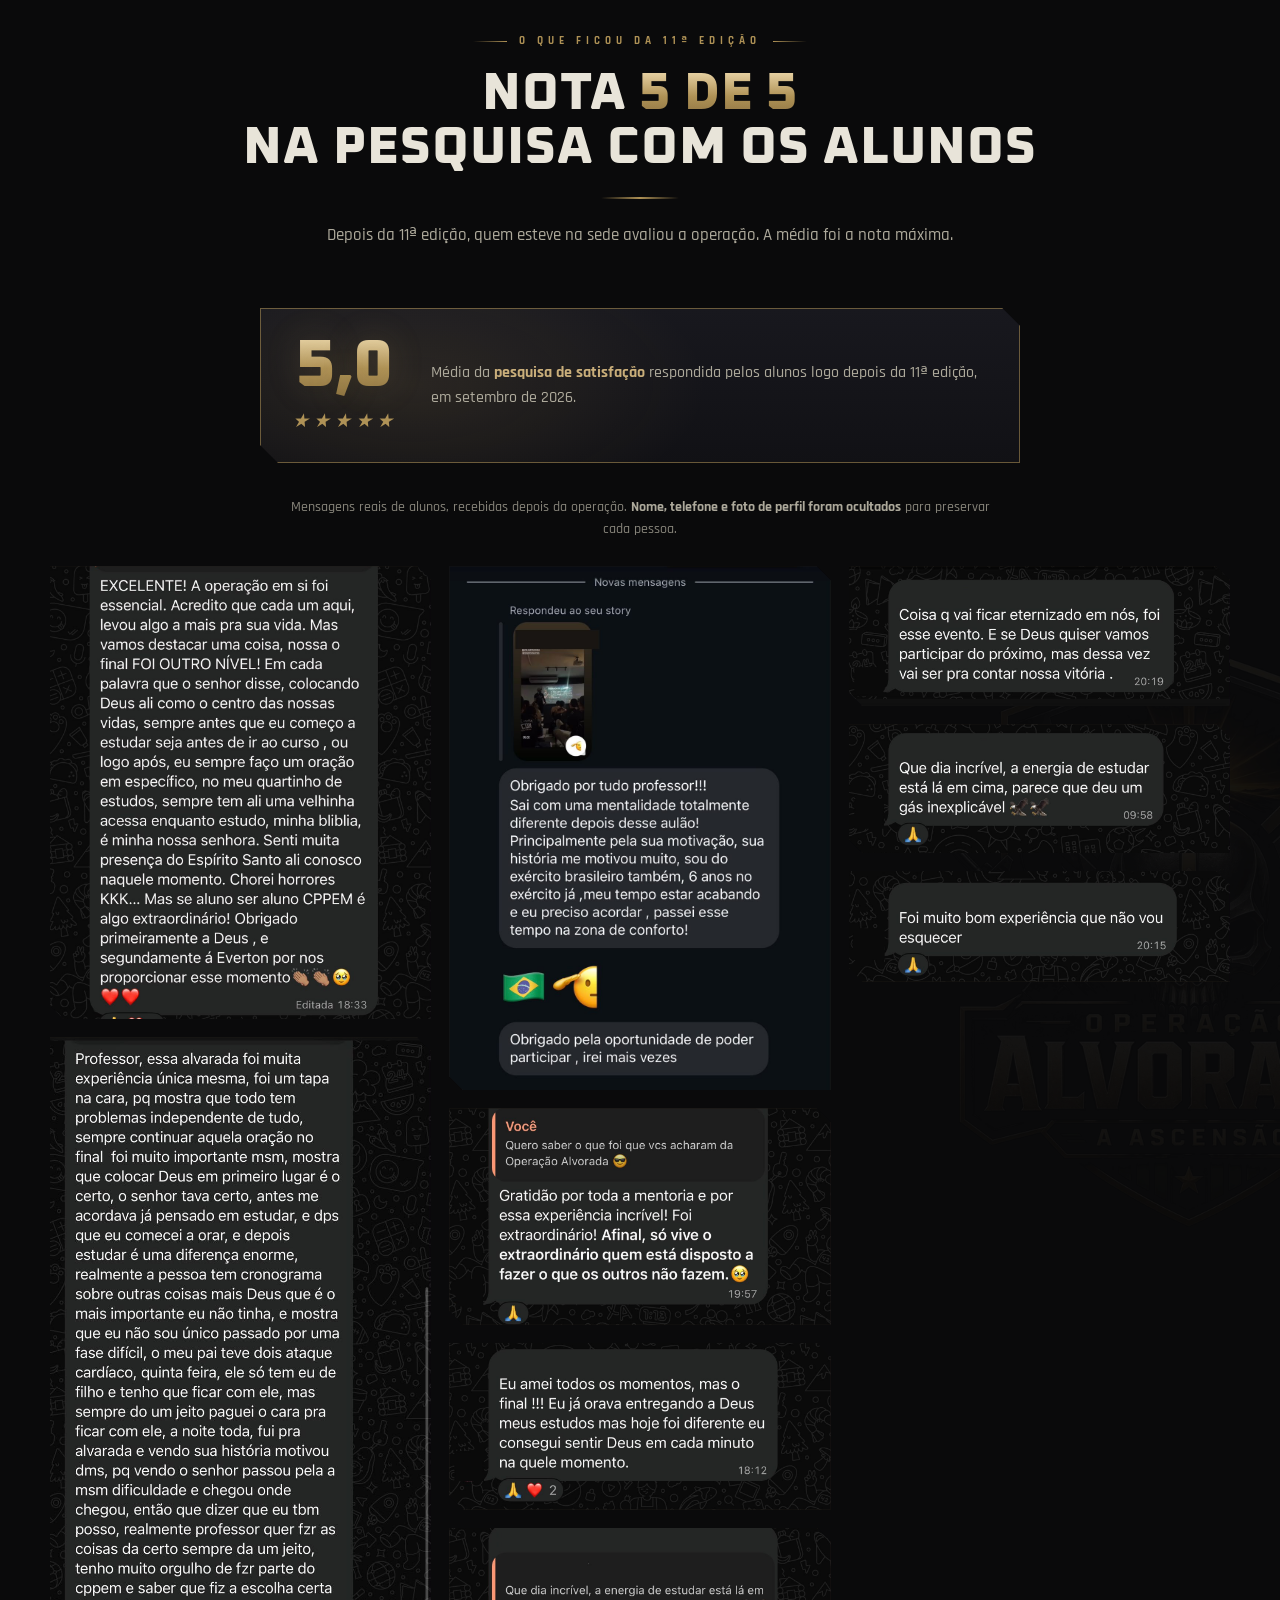
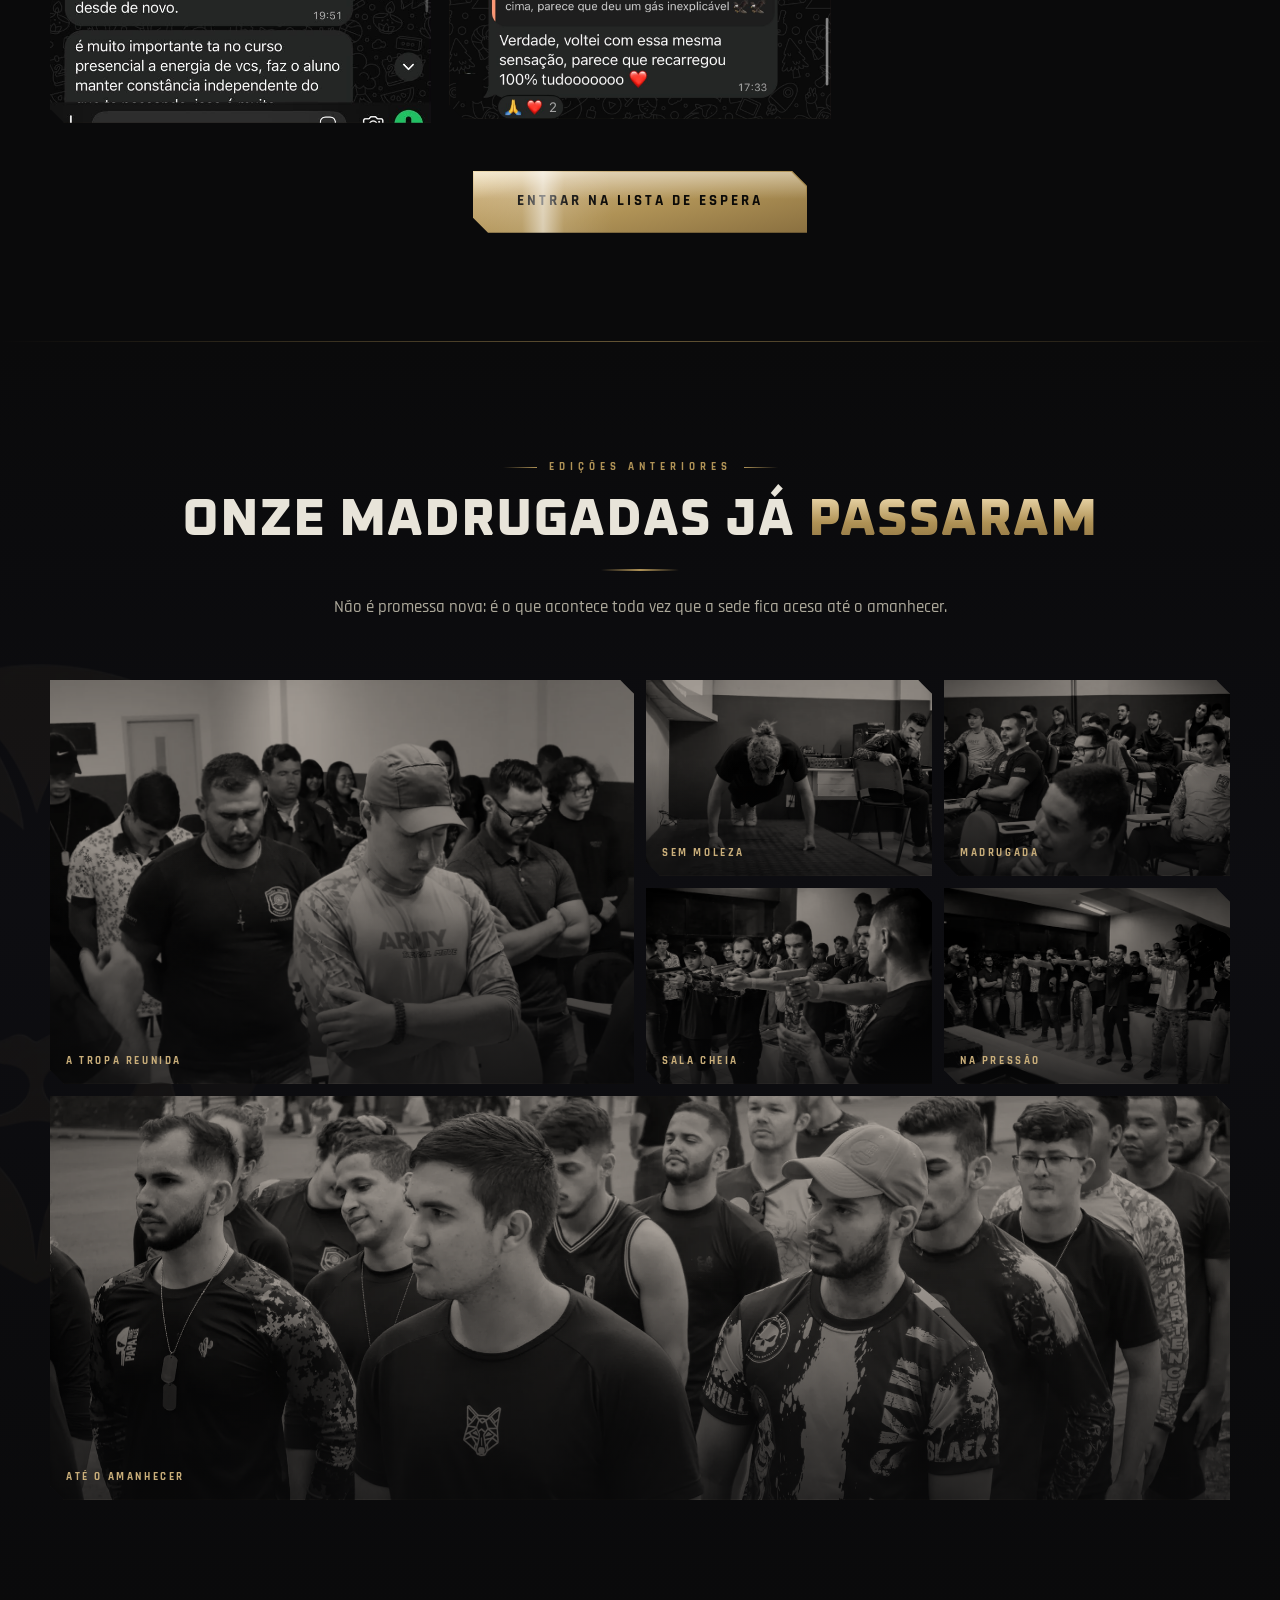
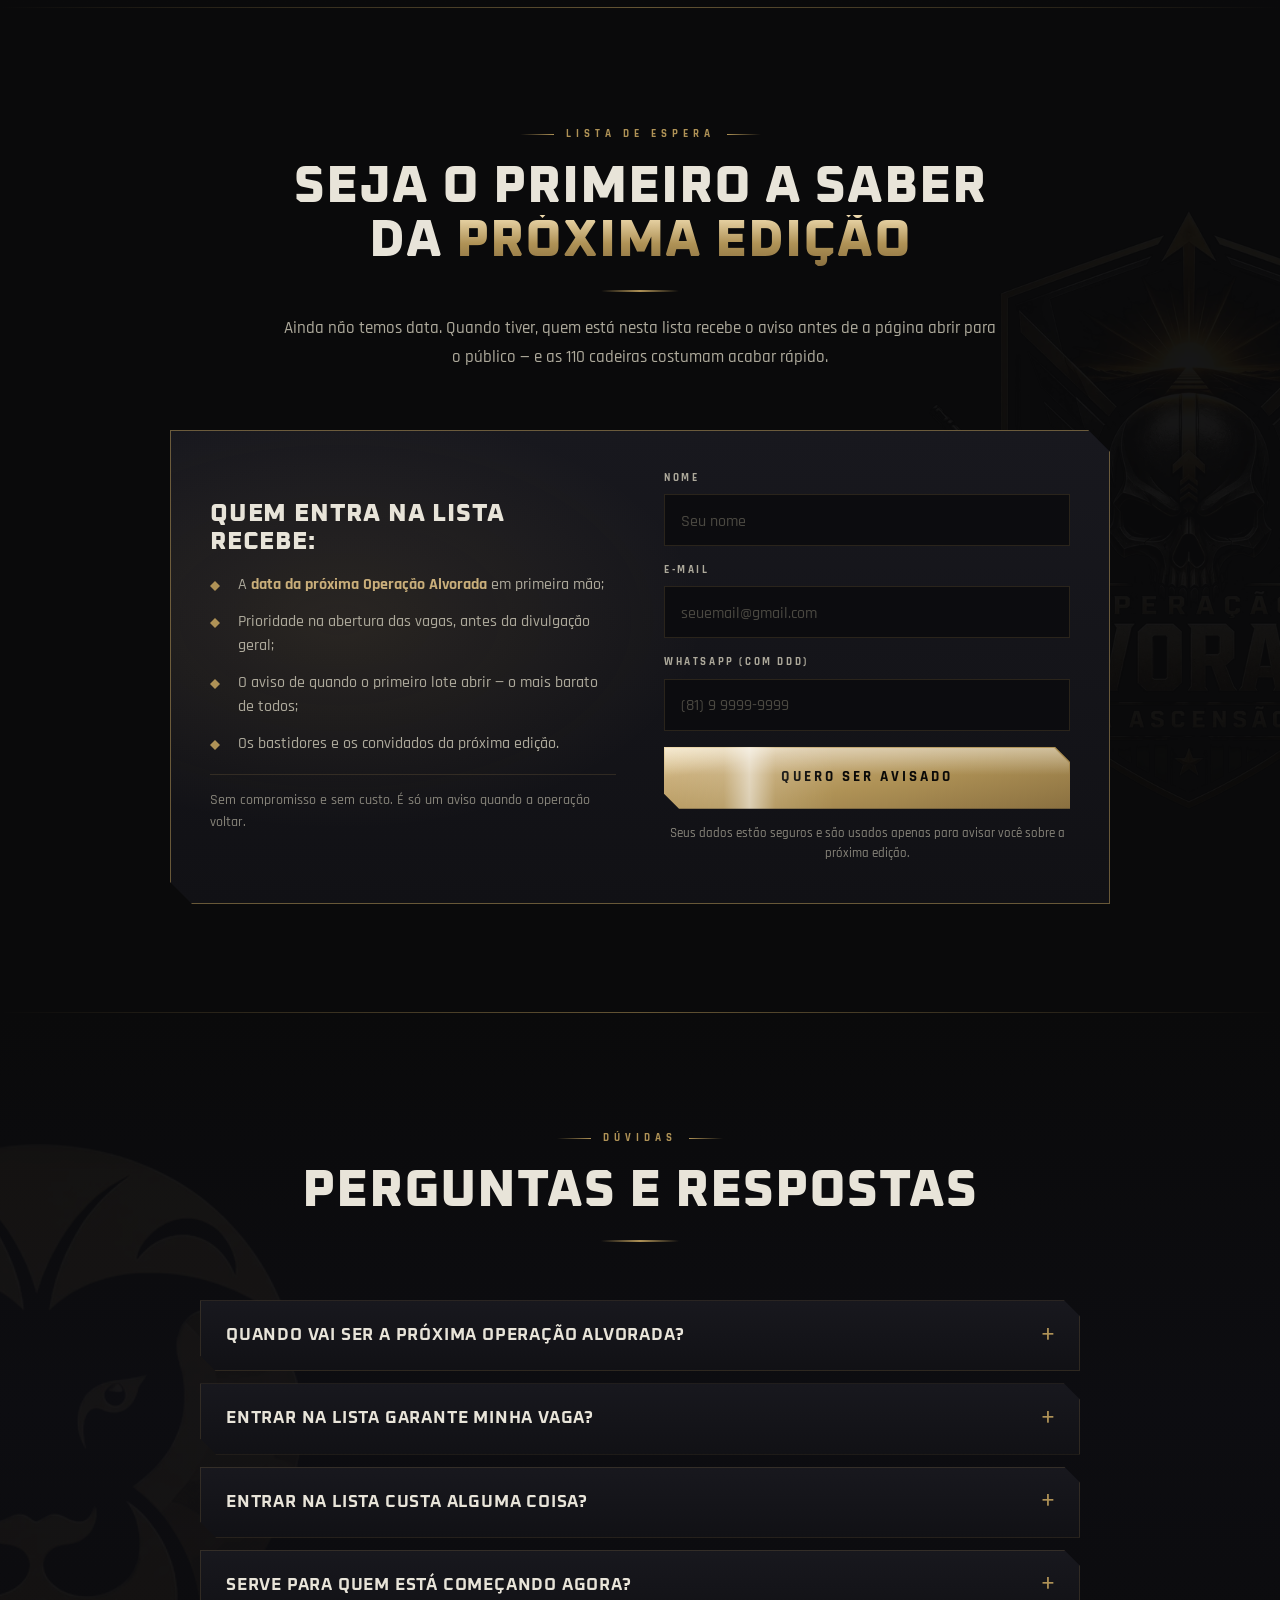
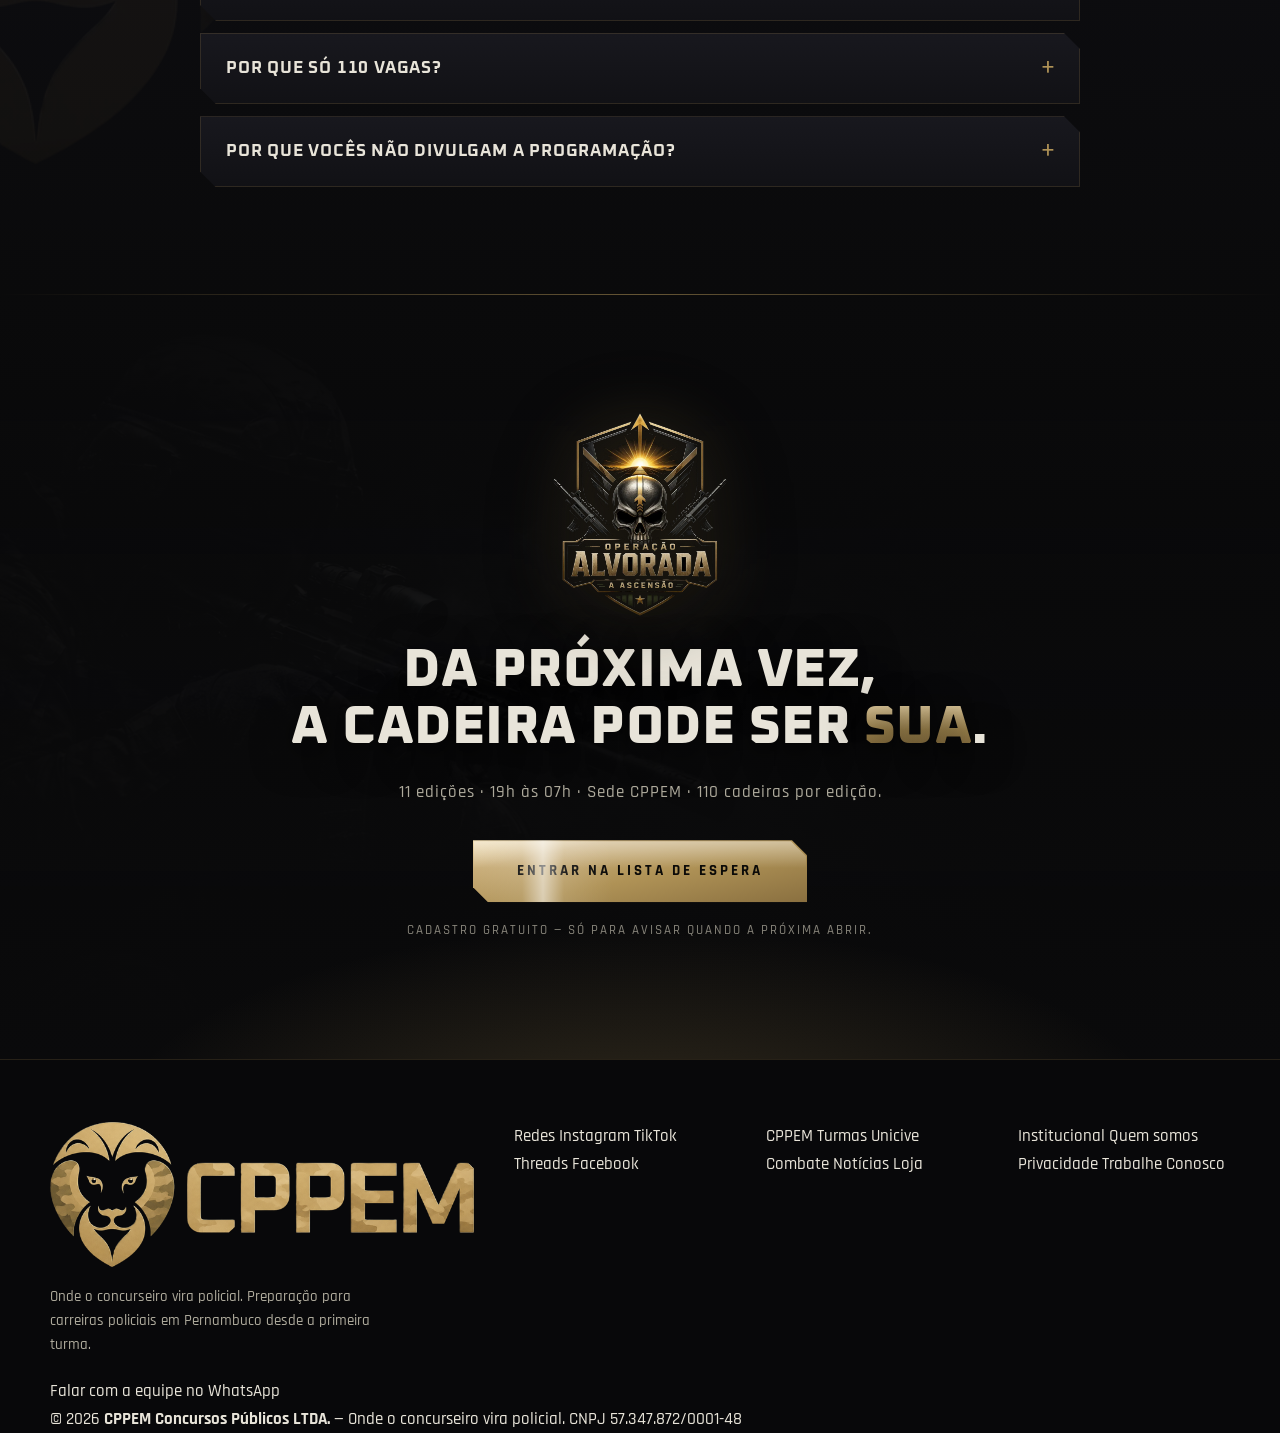
==== commit 1756911a: "Waitlist" ====
--- a/index.html
+++ b/index.html
@@ -12,11 +12,8 @@
 
 <meta charset="UTF-8">
 <meta name="viewport" content="width=device-width, initial-scale=1.0">
-<!-- Título em caixa mista e com a data: o Google reescreve com frequência
-     títulos em CAIXA ALTA e cheios de separadores, e era o que acontecia aqui
-     (aparecia como "OPERAÇÃO ALVORADA – CPPEM Concursos Públicos"). -->
-<title>Operação Alvorada 11ª Edição — 26 e 27 de setembro | CPPEM</title>
-<meta name="description" content="26 e 27 de setembro, das 19h às 07h, na sede do CPPEM. Uma madrugada inteira de estudos para quem vai vestir a farda, com corridão às 05h do dia 27. Vagas limitadas a 110 cadeiras.">
+<title>Operação Alvorada — Lista de espera da próxima edição | CPPEM</title>
+<meta name="description" content="A 11ª edição da Operação Alvorada acabou e lotou. Entre na lista de espera e seja avisado em primeira mão quando a próxima madrugada tiver data e vagas abertas.">
 <link rel="canonical" href="https://operacaoalvorada.cppem.com.br/">
 
 <!-- Favicon: o Google só aceita QUADRADO e com lado múltiplo de 48px. Enquanto
@@ -33,90 +30,43 @@
 <meta property="og:site_name" content="CPPEM Concursos Públicos">
 <meta property="og:locale" content="pt_BR">
 <meta property="og:url" content="https://operacaoalvorada.cppem.com.br/">
-<meta property="og:title" content="Operação Alvorada — 11ª edição | 26 e 27 de setembro">
-<meta property="og:description" content="Uma madrugada inteira de estudos, presencial, das 19h às 07h, com foco total em PMPE e PCPE. Corridão às 05h. Vagas limitadas.">
+<meta property="og:title" content="Operação Alvorada — lista de espera da próxima edição">
+<meta property="og:description" content="A 11ª edição lotou e acabou. Entre na lista e seja avisado primeiro quando a próxima madrugada abrir vagas.">
 <meta property="og:image" content="https://operacaoalvorada.cppem.com.br/public/og-alvorada.jpg">
 <meta property="og:image:width" content="1200">
 <meta property="og:image:height" content="630">
-<meta property="og:image:alt" content="Operação Alvorada — 11ª edição, 26 e 27 de setembro, 19h às 07h, na sede do CPPEM.">
+<meta property="og:image:alt" content="Operação Alvorada — uma madrugada inteira de estudos na sede do CPPEM.">
 
 <meta name="twitter:card" content="summary_large_image">
-<meta name="twitter:title" content="Operação Alvorada — 11ª edição | 26 e 27 de setembro">
-<meta name="twitter:description" content="Uma madrugada inteira de estudos, presencial, das 19h às 07h, com foco total em PMPE e PCPE. Corridão às 05h.">
+<meta name="twitter:title" content="Operação Alvorada — lista de espera da próxima edição">
+<meta name="twitter:description" content="A 11ª edição lotou e acabou. Entre na lista e seja avisado primeiro quando a próxima madrugada abrir vagas.">
 <meta name="twitter:image" content="https://operacaoalvorada.cppem.com.br/public/og-alvorada.jpg">
 
-<!-- Dados estruturados de evento: é o que permite ao Google mostrar data,
-     local e faixa de preço direto no resultado. Os preços precisam bater com
-     os cards da seção #ingressos. -->
+<!-- Dados estruturados: a página deixou de vender ingresso, então saiu o
+     EducationEvent com ofertas (havia preço e disponibilidade ali dentro, que
+     agora não existem mais). Ficou a organização, que é o que esta página
+     continua sendo de fato. -->
 <script type="application/ld+json">
 {
   "@context": "https://schema.org",
-  "@type": "EducationEvent",
-  "name": "Operação Alvorada — 11ª edição · A Ascensão",
-  "description": "Madrugada inteira de estudos presencial, das 19h às 07h, com foco em PMPE e PCPE, encerrada pelo corridão às 05h.",
-  "startDate": "2026-09-26T19:00:00-03:00",
-  "endDate": "2026-09-27T07:00:00-03:00",
-  "eventStatus": "https://schema.org/EventScheduled",
-  "eventAttendanceMode": "https://schema.org/MixedEventAttendanceMode",
-  "image": "https://operacaoalvorada.cppem.com.br/public/og-alvorada.jpg",
-  "url": "https://operacaoalvorada.cppem.com.br/",
-  "inLanguage": "pt-BR",
-  "maximumAttendeeCapacity": 110,
-  "location": {
-    "@type": "Place",
-    "name": "Sede CPPEM",
-    "address": { "@type": "PostalAddress", "addressLocality": "Recife", "addressRegion": "PE", "addressCountry": "BR" }
-  },
-  "organizer": {
-    "@type": "Organization",
-    "name": "CPPEM Concursos Públicos",
-    "url": "https://cppem.com.br"
-  },
-  "performer": { "@type": "Person", "name": "Prof. Everton Mota" },
-  "offers": [
-    {
-      "@type": "Offer",
-      "name": "Transmissão Online — ao vivo",
-      "price": "19.90",
-      "priceCurrency": "BRL",
-      "availability": "https://schema.org/InStock",
-      "url": "https://operacaoalvorada.cppem.com.br/#ingressos"
-    },
-    {
-      "@type": "Offer",
-      "name": "Ingresso Padrão — 3º lote",
-      "price": "85.00",
-      "priceCurrency": "BRL",
-      "availability": "https://schema.org/SoldOut",
-      "url": "https://operacaoalvorada.cppem.com.br/#ingressos"
-    },
-    {
-      "@type": "Offer",
-      "name": "Ingresso VIP",
-      "price": "167.00",
-      "priceCurrency": "BRL",
-      "availability": "https://schema.org/SoldOut",
-      "url": "https://operacaoalvorada.cppem.com.br/#ingressos"
-    }
-  ]
+  "@type": "Organization",
+  "name": "CPPEM Concursos Públicos",
+  "url": "https://cppem.com.br",
+  "logo": "https://operacaoalvorada.cppem.com.br/public/favicon-192.png",
+  "description": "Curso preparatório para carreiras policiais em Pernambuco, organizador da Operação Alvorada.",
+  "address": { "@type": "PostalAddress", "addressLocality": "Recife", "addressRegion": "PE", "addressCountry": "BR" }
 }
 </script>
 <link rel="preconnect" href="https://fonts.googleapis.com">
 <link rel="preconnect" href="https://fonts.gstatic.com" crossorigin>
 <link href="https://fonts.googleapis.com/css2?family=Oxanium:wght@400;500;600;700;800&family=Rajdhani:wght@400;500;600;700&display=swap" rel="stylesheet">
-<!-- exit-popup.css antes do styles.css de propósito: assim os poucos ajustes de
-     tema que não cabem numa variável do kit vencem por ordem de cascata, sem
-     precisar de !important nem de editar o kit. -->
-<link rel="stylesheet" href="exit-popup-kit/exit-popup.css?v=1">
-<link rel="stylesheet" href="styles.css?v=6">
+<link rel="stylesheet" href="styles.css?v=7">
 </head>
 <body>
 
 <div class="progress" id="progress"></div>
 
-<!-- ================= HEADER =================
-     A navbar carrega a identidade inteira: marca com brilho, rota das seções,
-     leitura da contagem e o botão de conversão sempre à mão. -->
+<!-- ================= HEADER ================= -->
 <header class="header" id="header">
   <div class="header__inner">
 
@@ -127,23 +77,19 @@
       <i class="brand__div" aria-hidden="true"></i>
       <span class="brand__txt">
         <b>Operação Alvorada</b>
-        <span>11ª edição · A Ascensão</span>
+        <span>Lista de espera · próxima edição</span>
       </span>
     </a>
 
     <nav class="nav" aria-label="Seções">
-      <a href="#incluso">Incluso</a>
-      <a href="#convidados">Convidados</a>
-      <a href="#edicoes">Edições</a>
+      <a href="#operacao">A operação</a>
+      <a href="#video">Vídeo</a>
+      <a href="#depoimentos">Depoimentos</a>
       <a href="#faq">Dúvidas</a>
     </nav>
 
-    <span class="nav-count" id="navCount" aria-hidden="true">
-      <i></i> Faltam <b id="navDays">--</b> dias
-    </span>
-
-    <a class="btn btn--gold btn--sm shine" href="#ingressos">
-      <span>Assistir ao vivo</span>
+    <a class="btn btn--gold btn--sm shine" href="#lista">
+      <span>Entrar na lista</span>
     </a>
 
   </div>
@@ -161,24 +107,24 @@
   <div class="container hero__inner">
 
     <div class="hero__texto">
-      <span class="tag anim d1"><i class="dot"></i> 11ª edição · 26 e 27 de setembro · Sede CPPEM</span>
+      <span class="tag anim d1"><i class="dot"></i> 11ª edição encerrada · lista aberta para a próxima</span>
 
       <h1 class="hero__title anim d2">
-        Enquanto a cidade dorme,<br>
-        você conquista a <span class="gold">farda</span>.
+        A próxima madrugada<br>
+        vai ter <span class="gold">dono</span>.
       </h1>
 
       <p class="hero__sub anim d3">
-        Uma <strong>madrugada inteira de estudos</strong>, das <strong>19h às 07h</strong>, com foco
-        total em <strong>PMPE e PCPE</strong>. A sede lotou — agora a entrada é
-        <strong>ao vivo, por R$ 19,90</strong>.
+        A <strong>11ª edição lotou</strong> e ficou gente de fora. A próxima Operação Alvorada
+        ainda não tem data — e quem está na lista é <strong>avisado antes de todo mundo</strong>,
+        com prioridade quando as vagas abrirem.
       </p>
 
       <div class="hero__cta anim d4">
-        <a class="btn btn--gold btn--lg shine" href="#ingressos">
-          <span>Quero assistir ao vivo</span>
+        <a class="btn btn--gold btn--lg shine" href="#lista">
+          <span>Quero ser avisado primeiro</span>
         </a>
-        <a class="btn btn--ghost btn--lg" href="#incluso"><span>Ver o que está incluso</span></a>
+        <a class="btn btn--ghost btn--lg" href="#operacao"><span>O que é a Operação</span></a>
       </div>
     </div>
 
@@ -191,19 +137,13 @@
            width="700" height="804" fetchpriority="high">
     </div>
 
-    <!-- Ficha da operação: as informações que decidem a inscrição já na entrada. -->
+    <!-- Ficha da operação: o retrato do que acontece na madrugada, já na entrada. -->
     <div class="ficha anim d5">
       <div class="ficha__item">
         <div class="ficha__ico" aria-hidden="true">
-          <svg viewBox="0 0 24 24"><rect x="3" y="5" width="18" height="16" rx="1"/><path d="M3 10h18M8 3v4M16 3v4"/></svg>
-        </div>
-        <span>Data</span><b>26 e 27 de setembro</b>
-      </div>
-      <div class="ficha__item">
-        <div class="ficha__ico" aria-hidden="true">
           <svg viewBox="0 0 24 24"><circle cx="12" cy="12" r="9"/><path d="M12 6.5V12l3.5 2.2"/><path d="M12 2v1.5M22 12h-1.5M12 22v-1.5M2 12h1.5"/></svg>
         </div>
-        <span>Horário</span><b>19h00 às 07h00</b>
+        <span>Duração</span><b>19h00 às 07h00</b>
       </div>
       <div class="ficha__item">
         <div class="ficha__ico" aria-hidden="true">
@@ -229,7 +169,13 @@
                de pontos que existem no corpo (quadril 10,12.7 e tronco). -->
           <svg viewBox="0 0 24 24"><circle cx="14.4" cy="4.5" r="2.4"/><path d="M13.5 7.3 10 13.4l4.9 1.9-1.4 5.4"/><path d="M10 13.4 6.3 16.6l1.7 4.8"/><path d="M12.9 8.4 17.2 9.9 18.6 6.6"/><path d="M11.4 11 7.4 10.2 5.2 12.9"/></svg>
         </div>
-        <span>Corridão</span><b>Dia 27 · 06h00</b>
+        <span>Encerramento</span><b>Corridão no amanhecer</b>
+      </div>
+      <div class="ficha__item">
+        <div class="ficha__ico" aria-hidden="true">
+          <svg viewBox="0 0 24 24"><path d="m12 3.6 2.6 5.3 5.9.9-4.2 4.1 1 5.8-5.3-2.8-5.3 2.8 1-5.8L3.5 9.8l5.9-.9L12 3.6z"/></svg>
+        </div>
+        <span>Satisfação</span><b>5 de 5 na 11ª</b>
       </div>
     </div>
 
@@ -242,247 +188,23 @@
 <!-- ================= FAIXA ================= -->
 <div class="strip" aria-hidden="true">
   <div class="strip__track">
-    <span>A Ascensão</span><span>26 e 27 de setembro</span><span>19h às 07h</span><span>Sede CPPEM</span>
-    <span>110 cadeiras</span><span>PMPE e PCPE</span><span>11ª edição</span>
-    <span>A Ascensão</span><span>26 e 27 de setembro</span><span>19h às 07h</span><span>Sede CPPEM</span>
-    <span>110 cadeiras</span><span>PMPE e PCPE</span><span>11ª edição</span>
+    <span>Lista de espera aberta</span><span>19h às 07h</span><span>Sede CPPEM</span>
+    <span>110 cadeiras</span><span>PMPE e PCPE</span><span>11 edições</span>
+    <span>Lista de espera aberta</span><span>19h às 07h</span><span>Sede CPPEM</span>
+    <span>110 cadeiras</span><span>PMPE e PCPE</span><span>11 edições</span>
   </div>
 </div>
 
-<!-- ================= INGRESSOS =================
-     Dois produtos, dois checkouts. Cada botão carrega o seu em data-checkout,
-     e o data-produto é o que vai para a coluna da planilha — o script lê os
-     dois no clique. O <form> continua sendo UM só (TRACKING.md §6.0): quem
-     dispara o Lead é a regra do painel, e ela é vinculada ao id do formulário,
-     não ao produto escolhido. -->
-<section class="section" id="ingressos">
+<!-- ================= O QUE É A OPERAÇÃO ================= -->
+<section class="section" id="operacao">
   <div class="container">
     <div class="section__head">
-      <span class="eyebrow">A sede lotou</span>
-      <h2 class="section__title">Presencial esgotado.<br>Ainda dá para <span class="gold">assistir ao vivo</span></h2>
+      <span class="eyebrow">Para quem nunca viu de perto</span>
+      <h2 class="section__title">O que é a <span class="gold">Operação Alvorada</span></h2>
       <p class="section__lead">
-        As 110 cadeiras da sede acabaram — padrão e VIP, os dois fechados. Quem
-        ficou de fora entra pela transmissão ao vivo, a madrugada inteira, da sua casa.
-      </p>
-    </div>
-
-    <!-- Alerta da última porta aberta. Os dias vêm do countdown (script.js). -->
-    <button class="urgencia js-open" type="button"
-            data-produto="Transmissão Online — Operação Alvorada 11"
-            data-checkout="https://checkout.cppem.com.br/pay/operacao-alvorada-11-ingresso-online">
-      <span class="urgencia__tag"><i class="urgencia__dot" aria-hidden="true"></i> Última chance</span>
-      <span class="urgencia__txt">
-        <b>Sede esgotada</b> — resta a <strong>transmissão ao vivo</strong>
-        · faltam <strong id="urgDays">3</strong> dias
-      </span>
-      <span class="urgencia__cta">Assistir ao vivo →</span>
-    </button>
-
-    <div class="planos">
-
-      <!-- ---------- ONLINE (única opção aberta) ---------- -->
-      <article class="plano plano--ultimo plano--heroi plano--online">
-        <i class="plano__aurora" aria-hidden="true"></i>
-        <i class="plano__varredura" aria-hidden="true"></i>
-        <span class="plano__alerta"><i class="urgencia__dot" aria-hidden="true"></i> Ao vivo</span>
-        <header class="plano__head">
-          <span class="plano__tag">Única opção aberta</span>
-          <h3 class="plano__nome">Transmissão ao vivo</h3>
-          <p class="plano__desc">A operação inteira na sua tela, das 19h às 07h, com a tropa toda.</p>
-        </header>
-
-        <ul class="plano__lista">
-          <li>Transmissão ao vivo da madrugada inteira, das 19h às 07h;</li>
-          <li>Os mesmos professores e convidados de quem está na sede;</li>
-          <li>Assista de onde estiver, do celular ou do computador;</li>
-          <li>Acesso liberado assim que o pagamento for confirmado.</li>
-        </ul>
-
-        <div class="plano__rodape">
-          <div class="plano__preco">
-            <span class="plano__preco-label">Acesso à transmissão</span>
-            <b><span class="plano__parcela">12x de</span><i>R$</i>2,08</b>
-            <span class="plano__avista">ou <strong>R$ 19,90</strong> à vista</span>
-            <span class="plano__preco-nota plano__preco-nota--pisca">Encerra quando a operação começar</span>
-          </div>
-          <button class="btn btn--gold btn--lg btn--block shine btn--bate js-open" type="button"
-                  data-produto="Transmissão Online — Operação Alvorada 11"
-                  data-checkout="https://checkout.cppem.com.br/pay/operacao-alvorada-11-ingresso-online">
-            <span>Quero assistir ao vivo</span>
-          </button>
-          <span class="plano__reforco">Pagamento em segundos · acesso na hora</span>
-        </div>
-      </article>
-
-
-      <!-- ---------- PADRÃO ---------- -->
-      <article class="plano plano--esgotado" aria-label="Ingresso Padrão — esgotado">
-        <span class="plano__selo plano__selo--off">Esgotado</span>
-        <span class="plano__carimbo" aria-hidden="true">
-          <b>Esgotado</b>
-          <i>3º e último lote encerrado</i>
-        </span>
-        <header class="plano__head">
-          <span class="plano__tag">Vendas encerradas</span>
-          <h3 class="plano__nome">Ingresso Padrão</h3>
-          <p class="plano__desc">As cadeiras da sede acabaram. Não abre um 4º lote.</p>
-        </header>
-
-        <ul class="plano__lista">
-          <li>Sua cadeira na sede, com estrutura para a noite inteira;</li>
-          <li>Professores ao vivo a madrugada inteira;</li>
-          <li>Café da manhã;</li>
-          <li>Corridão com a tropa às 06h00;</li>
-          <li class="plano__dogtag">POR MAIS RS45 LEVE A DOGTAG PADRÃO</li>
-          <li class="plano__dogtag">POR MAIS RS55 LEVE A DOGTAG DUPLA</li>
-        </ul>
-
-        <div class="plano__rodape">
-          <div class="plano__preco">
-            <span class="plano__preco-label">Ingresso no 3º lote</span>
-            <b><i>R$</i>85,00</b>
-            <span class="plano__preco-nota" id="precoNotaPadrao">20/20 ingressos vendidos</span>
-          </div>
-          <!-- Checkout do padrão removido com o 3º lote esgotado. Destino
-               anterior, caso precise voltar:
-               https://checkout.cppem.com.br/pay/operacao-alvorada-11-terceiro-lote -->
-          <div class="btn btn--lg btn--block btn--off" aria-disabled="true">
-            <span>Esgotado</span>
-          </div>
-          <span class="plano__reforco plano__reforco--off">Ainda dá para acompanhar pela transmissão</span>
-        </div>
-      </article>
-
-      <!-- ---------- VIP ---------- -->
-      <article class="plano plano--vip plano--esgotado" aria-label="Ingresso VIP — esgotado">
-        <i class="plano__brasao" aria-hidden="true"></i>
-        <span class="plano__selo plano__selo--off">Esgotado</span>
-        <!-- Carimbo por cima do card inteiro: é o que comunica "acabou" antes
-             de qualquer leitura, e o que empurra o olho para o card ao lado. -->
-        <span class="plano__carimbo" aria-hidden="true">
-          <b>Esgotado</b>
-          <i>50/50 vagas preenchidas</i>
-        </span>
-        <header class="plano__head">
-          <span class="plano__tag">Vendas encerradas</span>
-          <h3 class="plano__nome">Ingresso VIP</h3>
-          <p class="plano__desc">As 50 vagas do VIP foram preenchidas. Não há reabertura.</p>
-        </header>
-
-        <ul class="plano__lista">
-          <li class="plano__tudo">Tudo do Ingresso Padrão</li>
-          <li>Camisa oficial da 11ª edição</li>
-          <li>Apostila de resumo bizurado, Caderno de Questões, Vade Mecum tático e caderno de redação bizurado</li>
-          <li>Momento exclusivo com o Prof. Everton Mota e os convidados especiais</li>
-          <li class="plano__dogtag"> DOG TAG DUPLA GARANTIDA</li>
-        </ul>
-
-        <div class="plano__rodape">
-          <div class="plano__preco">
-            <span class="plano__preco-label">Ingresso VIP</span>
-            <b><i>R$</i>167</b>
-            <span class="plano__preco-nota">Lote encerrado</span>
-          </div>
-          <!-- Checkout do VIP removido com o lote esgotado. O produto no
-               checkout era "Operação Alvorada 11 especial" (slug `-especial`,
-               não `-vip`) — se o VIP voltar em outra edição, é esse o destino:
-               https://checkout.cppem.com.br/pay/op-alvorada-11-especial -->
-          <div class="btn btn--lg btn--block btn--off" aria-disabled="true">
-            <span>Esgotado</span>
-          </div>
-          <span class="plano__reforco plano__reforco--off">Quem ficou de fora assiste pela transmissão</span>
-        </div>
-      </article>
-
-    </div>
-
-    <!-- A camisa é benefício só do VIP, então mora dentro da própria seção de
-         ingressos, logo abaixo dos cards: quem acabou de ver os R$ 167 vê o
-         que justifica a diferença. Ficar aqui também evita criar uma seção
-         nova, que quebraria a alternância de fundos da página. -->
-    <div class="camisa camisa--esgotada">
-      <figure class="camisa__foto">
-        <img src="public/blusaspremium.webp"
-             alt="Camisa oficial da Operação Alvorada 11ª edição, frente e costas"
-             width="1200" height="900" loading="lazy">
-        <figcaption class="camisa__carimbo" aria-hidden="true">Esgotada</figcaption>
-      </figure>
-
-      <div class="camisa__copy">
-        <span class="camisa__selo camisa__selo--off">Estoque encerrado</span>
-        <h3>A camisa oficial da <span class="gold">11ª edição</span></h3>
-        <p>
-          Preta com detalhes em ouro, brasão da operação nas costas e o leão do
-          CPPEM no peito. O estoque da 11ª edição acabou — ela não é mais vendida
-          para esta operação.
-        </p>
-        <ul class="camisa__itens">
-          <li>Frente com o nome da operação e a edição</li>
-          <li>Costas com o brasão completo</li>
-          <li>Esgotada nesta edição</li>
-        </ul>
-        <div class="btn btn--block btn--off" aria-disabled="true"><span>Esgotada</span></div>
-        <p class="camisa__nota">
-          Quem ainda quer estar na madrugada entra pela transmissão ao vivo.
-        </p>
-      </div>
-    </div>
-  </div>
-</section>
-
-<!-- ================= CONTAGEM + LOTE ================= -->
-<section class="section section--alt countdown-sec" id="contagem">
-  <div class="container">
-    <div class="section__head">
-      <span class="eyebrow">A contagem já começou</span>
-      <h2 class="section__title">O relógio não espera<br>quem ainda está decidindo</h2>
-      <p class="section__lead">
-        <strong>26 de setembro, 19h00.</strong> É quando a Operação Alvorada começa —
-        e a venda da transmissão fecha junto com o início da madrugada.
-      </p>
-    </div>
-
-    <!-- data-target: ÚNICO lugar para mudar a data do evento (ISO com fuso -03:00) -->
-    <div class="cdown" id="countdown" data-target="2026-09-26T19:00:00-03:00" role="timer" aria-live="off">
-      <div class="cdown__unit"><b id="cdD">--</b><span>dias</span></div>
-      <div class="cdown__sep" aria-hidden="true"></div>
-      <div class="cdown__unit"><b id="cdH">--</b><span>horas</span></div>
-      <div class="cdown__sep" aria-hidden="true"></div>
-      <div class="cdown__unit"><b id="cdM">--</b><span>min</span></div>
-      <div class="cdown__sep" aria-hidden="true"></div>
-      <div class="cdown__unit"><b id="cdS">--</b><span>seg</span></div>
-    </div>
-
-    <div class="lote">
-      <div class="lote__head">
-        <span class="lote__title">Presencial — 110 cadeiras</span>
-        <span class="lote__left" id="loteLeft">carregando…</span>
-      </div>
-      <div class="lote__bar lote__bar--cheia" role="progressbar" aria-label="Cadeiras da sede ocupadas"
-           aria-valuemin="0" aria-valuemax="100" aria-valuenow="100" id="loteBar">
-        <i id="loteFill"></i>
-      </div>
-      <p class="lote__note">
-        As 110 cadeiras da sede foram ocupadas: padrão e VIP encerrados, sem novo lote.
-        A única porta ainda aberta é a <strong>transmissão ao vivo</strong>, e ela para de
-        ser vendida quando a operação começar, no dia 26 às 19h.
-      </p>
-    </div>
-
-    <div class="center">
-      <a class="btn btn--gold btn--lg shine" href="#ingressos"><span>Quero assistir ao vivo</span></a>
-    </div>
-  </div>
-</section>
-
-<!-- ================= O QUE ESTÁ INCLUSO ================= -->
-<section class="section" id="incluso">
-  <div class="container">
-    <div class="section__head">
-      <span class="eyebrow">O que você leva</span>
-      <h2 class="section__title">O que está incluso<br>na <span class="gold">operação</span></h2>
-      <p class="section__lead">
-        O conteúdo da madrugada é surpresa. O que você recebe ao entrar, não.
+        Uma madrugada inteira de estudos, presencial, das <strong>19h às 07h</strong>, na sede do
+        CPPEM. Enquanto a cidade dorme, a sala fica acesa — e só apaga no amanhecer, com a tropa
+        saindo para o corridão. Já são <strong>11 edições</strong>.
       </p>
     </div>
 
@@ -492,26 +214,26 @@
         <div class="ico" aria-hidden="true">
           <svg viewBox="0 0 24 24"><path d="M3 21h18"/><path d="M5 21V9.5L12 4l7 5.5V21"/><path d="M9.5 21v-6h5v6"/><path d="M12 4V1.5"/><path d="M12 1.5h4l-1.4 1.6L16 4.7h-4"/></svg>
         </div>
-        <h3>Sua cadeira na sede</h3>
-        <p>Lugar garantido na nossa sede, com estrutura montada para aguentar a noite inteira ao seu lado.</p>
+        <h3>Uma noite inteira na sede</h3>
+        <p>Cadeira garantida, estrutura montada para aguentar doze horas e ninguém saindo antes do sol nascer.</p>
       </article>
 
       <article class="card">
         <span class="card__n">02</span>
         <div class="ico" aria-hidden="true">
-          <svg viewBox="0 0 24 24"><path d="M2.5 5.5h19v3h-19z"/><path d="M4 8.5V19a2 2 0 0 0 2 2h12a2 2 0 0 0 2-2V8.5"/><path d="M8 8.5V21M16 8.5V21"/><path d="M9.5 13h5"/></svg>
-        </div>
-        <h3>Kit do operador</h3>
-        <p>Você recebe o seu kit no credenciamento. O que vem dentro dele só quem chega descobre.</p>
+          <svg viewBox="0 0 24 24"><circle cx="9" cy="7" r="3.6"/><path d="M15.6 21v-1.8A4.2 4.2 0 0 0 11.4 15H6.6a4.2 4.2 0 0 0-4.2 4.2V21"/><path d="M17.2 3.6a3.6 3.6 0 0 1 0 6.9"/><path d="M21.6 21v-1.8a4.2 4.2 0 0 0-3.1-4"/><path d="m14.5 12.4 2.3 1.6 2.3-1.6"/></svg>
+        </div>
+        <h3>Professores ao vivo</h3>
+        <p>O time do CPPEM na sua frente a madrugada toda, com o Prof. Everton Mota conduzindo a operação.</p>
       </article>
 
       <article class="card">
         <span class="card__n">03</span>
         <div class="ico" aria-hidden="true">
-          <svg viewBox="0 0 24 24"><circle cx="9" cy="7" r="3.6"/><path d="M15.6 21v-1.8A4.2 4.2 0 0 0 11.4 15H6.6a4.2 4.2 0 0 0-4.2 4.2V21"/><path d="M17.2 3.6a3.6 3.6 0 0 1 0 6.9"/><path d="M21.6 21v-1.8a4.2 4.2 0 0 0-3.1-4"/><path d="m14.5 12.4 2.3 1.6 2.3-1.6"/></svg>
-        </div>
-        <h3>Professores ao vivo</h3>
-        <p>Time do CPPEM na sua frente a noite toda, com o Prof. Everton Mota conduzindo a operação.</p>
+          <svg viewBox="0 0 24 24"><circle cx="12" cy="12" r="8.5"/><circle cx="12" cy="12" r="4"/><circle cx="12" cy="12" r=".9"/><path d="M12 .8v5.4M12 17.8v5.4M.8 12h5.4M17.8 12h5.4"/></svg>
+        </div>
+        <h3>Mira em PMPE e PCPE</h3>
+        <p>Nada de conteúdo genérico de concurso. A operação inteira é calibrada para as bancas que você vai enfrentar.</p>
       </article>
 
       <article class="card">
@@ -519,17 +241,17 @@
         <div class="ico" aria-hidden="true">
           <svg viewBox="0 0 24 24"><path d="M9.5 2h5v3.2h-5z"/><path d="M6 9a3.8 3.8 0 0 1 3.8-3.8h4.4A3.8 3.8 0 0 1 18 9v9a4 4 0 0 1-4 4h-4a4 4 0 0 1-4-4V9z"/><path d="M9.5 12.5h5"/><path d="M6 15.5h12"/></svg>
         </div>
-        <h3>Lanche na virada</h3>
-        <p>Ninguém atravessa doze horas no seco. Tem pausa e reforço no meio da madrugada, por nossa conta.</p>
+        <h3>Pausa e reforço</h3>
+        <p>Ninguém atravessa doze horas no seco. Tem lanche na virada e café da manhã antes de ir embora.</p>
       </article>
 
       <article class="card">
         <span class="card__n">05</span>
         <div class="ico" aria-hidden="true">
-          <svg viewBox="0 0 24 24"><circle cx="12" cy="12" r="8.5"/><circle cx="12" cy="12" r="4"/><circle cx="12" cy="12" r=".9"/><path d="M12 .8v5.4M12 17.8v5.4M.8 12h5.4M17.8 12h5.4"/></svg>
-        </div>
-        <h3>Mira em PMPE e PCPE</h3>
-        <p>Nada de conteúdo genérico de concurso. A operação inteira é calibrada para as bancas que você vai enfrentar.</p>
+          <svg viewBox="0 0 24 24"><circle cx="14.4" cy="4.5" r="2.4"/><path d="M13.5 7.3 10 13.4l4.9 1.9-1.4 5.4"/><path d="M10 13.4 6.3 16.6l1.7 4.8"/><path d="M12.9 8.4 17.2 9.9 18.6 6.6"/><path d="M11.4 11 7.4 10.2 5.2 12.9"/></svg>
+        </div>
+        <h3>Corridão no amanhecer</h3>
+        <p>A operação não termina na sala: termina na rua, com a tropa correndo junto quando o dia nasce.</p>
       </article>
 
       <article class="card">
@@ -537,159 +259,98 @@
         <div class="ico" aria-hidden="true">
           <svg viewBox="0 0 24 24"><path d="M12 2 4 5.4v5.4c0 5.1 3.4 9.4 8 11 4.6-1.6 8-5.9 8-11V5.4L12 2z"/><path d="m12 7.6 1.4 2.9 3.2.5-2.3 2.2.6 3.2L12 14.9l-2.9 1.5.6-3.2-2.3-2.2 3.2-.5L12 7.6z"/></svg>
         </div>
-        <h3>Certificado e registro</h3>
-        <p>Foto oficial da tropa no amanhecer e o registro de que você esteve na 11ª edição. Nem todo mundo pode dizer isso.</p>
+        <h3>Programação fechada</h3>
+        <p>O roteiro da madrugada é surpresa até a hora — metade do efeito da Alvorada é não saber o que vem a seguir.</p>
       </article>
     </div>
 
     <div class="center">
-      <a class="btn btn--gold btn--lg shine" href="#ingressos"><span>Quero estar nessa noite</span></a>
-    </div>
-  </div>
-</section>
-
-<!-- ================= CONVIDADOS =================
-     Para anunciar um convidado, troque o card .lineup__card--soon por um card
-     completo (frame com foto + plate + bio), no mesmo formato do primeiro. -->
-<section class="section section--alt" id="convidados">
+      <a class="btn btn--gold btn--lg shine" href="#lista"><span>Quero estar na próxima</span></a>
+    </div>
+  </div>
+</section>
+
+<!-- ================= VÍDEO INSTITUCIONAL =================
+     ESPAÇO RESERVADO. Para publicar o vídeo:
+       1. suba o vídeo na Panda (ou YouTube) e copie a URL de EMBED;
+       2. cole no src do <iframe> abaixo, tirando o atributo hidden dele;
+       3. apague ou deixe o bloco .video__vazio — ele some sozinho quando o
+          iframe tem src (ver script.js).
+     A moldura já reserva a altura em 16:9, então ligar o vídeo não empurra o
+     resto da página para baixo. -->
+<section class="section section--alt" id="video">
   <div class="container">
     <div class="section__head">
-      <span class="eyebrow">Quem te acompanha</span>
-      <h2 class="section__title">Quem te orienta aqui<br><span class="gold">já passou</span> por isso</h2>
+      <span class="eyebrow">Como é por dentro</span>
+      <h2 class="section__title">A madrugada em <span class="gold">movimento</span></h2>
       <p class="section__lead">
-        A madrugada inteira ao vivo, na mesma sala que você. Os demais convidados
-        da 11ª edição são anunciados até a semana do evento.
-      </p>
-    </div>
-
-    <div class="lineup">
-      <!-- O mentor ocupa a linha inteira em formato banner; os dois convidados
-           dividem a linha de baixo e, somados, fecham a mesma largura. -->
-      <article class="lineup__card lineup__card--destaque">
-        <div class="lineup__frame">
-          <img src="public/everton-banner.png" alt="Prof. Everton Mota, mentor do CPPEM"
-               class="lineup__img lineup__img--natural" width="1672" height="941" loading="lazy">
-          <i class="brk-corner" aria-hidden="true"></i>
-        </div>
-        <div class="lineup__texto">
-          <div class="lineup__plate">
-            <strong>Prof. Everton Mota</strong>
-            <span>Mentor · CPPEM Concursos</span>
-          </div>
-          <p class="lineup__bio">
-            Aprovado em <strong>15 concursos públicos</strong>, não ensina pelo livro: ensina pela
-            estrada que ele mesmo caminhou. Há mais de 7 anos forma candidatos para carreiras
-            policiais no Nordeste, com mais de 14 mil aprovados.
-          </p>
-        </div>
-      </article>
-
-      <article class="lineup__card">
-        <div class="lineup__frame">
-          <img src="public/franklin.png" alt="Franklin Nacimento, BEPI"
-               class="lineup__img lineup__img--natural" width="1122" height="1402" loading="lazy">
-          <i class="brk-corner" aria-hidden="true"></i>
-        </div>
-        <div class="lineup__plate">
-          <strong>Franklin Nacimento</strong>
-          <span>Convidado especial · BEPI</span>
-        </div>
-        <p class="lineup__bio">
-          Vem do <strong>BEPI</strong> direto para a madrugada da operação. Traz a vivência de quem
-          está na tropa para mostrar, sem filtro, o que a farda exige de quem quer chegar lá.
-        </p>
-      </article>
-
-      <article class="lineup__card">
-        <div class="lineup__frame">
-          <img src="public/Rodrigo.png" alt="Rogério Gouveia, ex-sargento do ESA e policial federal"
-               class="lineup__img lineup__img--natural" width="941" height="1672" loading="lazy">
-          <i class="brk-corner" aria-hidden="true"></i>
-        </div>
-        <div class="lineup__plate">
-          <strong>Rogério Gouveia</strong>
-          <span>Convidado especial · PF e ESA</span>
-        </div>
-        <p class="lineup__bio">
-          <strong>Ex-sargento do ESA</strong> e hoje <strong>policial federal</strong>: conhece os dois
-          lados da caminhada, do quartel à aprovação. Sobe ao palco na madrugada para mostrar o que
-          separa quem tenta de quem veste a farda.
-        </p>
-      </article>
-    </div>
-
-    <!-- Números como condecoração: cada marca vira uma medalha com sua barreta. -->
-    <div class="stats">
-      <article class="medal">
-        <div class="medal__body">
-          <i class="medal__sheen" aria-hidden="true"></i>
-          <span class="medal__pips" aria-hidden="true">◆ ◆ ◆</span>
-          <b>15</b>
-          <span class="medal__unit">concursos</span>
-        </div>
-        <div class="medal__plate">Aprovações do mentor</div>
-      </article>
-
-      <article class="medal">
-        <div class="medal__body">
-          <i class="medal__sheen" aria-hidden="true"></i>
-          <span class="medal__pips" aria-hidden="true">◆ ◆ ◆</span>
-          <b>14K+</b>
-          <span class="medal__unit">alunos</span>
-        </div>
-        <div class="medal__plate">Aprovados pelo CPPEM</div>
-      </article>
-
-      <article class="medal">
-        <div class="medal__body">
-          <i class="medal__sheen" aria-hidden="true"></i>
-          <span class="medal__pips" aria-hidden="true">◆ ◆ ◆</span>
-          <b>7+</b>
-          <span class="medal__unit">anos</span>
-        </div>
-        <div class="medal__plate">Formando tropa no Nordeste</div>
-      </article>
-
-      <article class="medal medal--now">
-        <div class="medal__body">
-          <i class="medal__sheen" aria-hidden="true"></i>
-          <span class="medal__pips" aria-hidden="true">◆ ◆ ◆</span>
-          <b>11ª</b>
-          <span class="medal__unit">edição</span>
-        </div>
-        <div class="medal__plate">A Ascensão · 2026</div>
-      </article>
-    </div>
-  </div>
-</section>
-
-<!-- ================= PARA QUEM É ================= -->
-<section class="section" id="paraquem">
+        Dá para explicar em texto o que acontece das 19h às 07h — mas é mais honesto mostrar.
+      </p>
+    </div>
+
+    <div class="video">
+      <div class="video__moldura">
+        <iframe class="video__player" src="" title="Vídeo institucional da Operação Alvorada"
+                allow="accelerometer; autoplay; clipboard-write; encrypted-media; gyroscope; picture-in-picture"
+                allowfullscreen hidden></iframe>
+
+        <div class="video__vazio">
+          <i class="video__play" aria-hidden="true">
+            <svg viewBox="0 0 24 24"><path d="M9 7.5v9l7.5-4.5L9 7.5z"/></svg>
+          </i>
+          <b>Vídeo institucional em produção</b>
+          <span>A rotina de uma Operação Alvorada, do credenciamento ao corridão.</span>
+        </div>
+      </div>
+    </div>
+  </div>
+</section>
+
+<!-- ================= SATISFAÇÃO + DEPOIMENTOS ================= -->
+<section class="section" id="depoimentos">
   <div class="container">
     <div class="section__head">
-      <span class="eyebrow">Para quem é</span>
-      <h2 class="section__title">A Alvorada não é<br>para <span class="gold">todo mundo</span></h2>
-    </div>
-
-    <div class="duo">
-      <div class="duo__col duo__col--yes">
-        <h3>É para você se…</h3>
-        <ul class="check">
-          <li>Você vai encarar <strong>PMPE ou PCPE</strong> e quer chegar diferente na prova.</li>
-          <li>Você já cansou de estudar sozinho e precisa sentir a pressão da tropa.</li>
-          <li>Você quer saber, na prática, como a sua cabeça responde sob cansaço.</li>
-          <li>Você aguenta abrir mão de uma noite de sono pela vaga que quer há anos.</li>
-        </ul>
-      </div>
-      <div class="duo__col duo__col--no">
-        <h3>Não é para você se…</h3>
-        <ul class="cross">
-          <li>Você quer só mais um conteúdo para "assistir depois com calma".</li>
-          <li>Você espera cronograma detalhado antes de decidir se vale a pena.</li>
-          <li>Você desiste no primeiro bocejo às 02h da manhã.</li>
-          <li>Você acha que aprovação vem sem incômodo nenhum.</li>
-        </ul>
-      </div>
+      <span class="eyebrow">O que ficou da 11ª edição</span>
+      <h2 class="section__title">Nota <span class="gold">5 de 5</span><br>na pesquisa com os alunos</h2>
+      <p class="section__lead">
+        Depois da 11ª edição, quem esteve na sede avaliou a operação. A média foi a nota máxima.
+      </p>
+    </div>
+
+    <!-- A nota vira um bloco próprio: número grande, estrelas e a origem do
+         dado. Sem dizer de onde veio, nota máxima soa inventada. -->
+    <div class="nota">
+      <div class="nota__valor">
+        <b>5,0</b>
+        <span class="nota__estrelas" role="img" aria-label="Cinco estrelas de cinco">
+          <i aria-hidden="true">★</i><i aria-hidden="true">★</i><i aria-hidden="true">★</i><i aria-hidden="true">★</i><i aria-hidden="true">★</i>
+        </span>
+      </div>
+      <p class="nota__txt">
+        Média da <strong>pesquisa de satisfação</strong> respondida pelos alunos logo depois da
+        11ª edição, em setembro de 2026.
+      </p>
+    </div>
+
+    <p class="depo__aviso">
+      Mensagens reais de alunos, recebidas depois da operação.
+      <strong>Nome, telefone e foto de perfil foram ocultados</strong> para preservar cada pessoa.
+    </p>
+
+    <div class="depo">
+      <figure class="depo__item"><img src="public/depoimentos/depo-06.jpg" alt="Aluno: a operação em si foi essencial, o final foi outro nível" width="1220" height="1450" loading="lazy"></figure>
+      <figure class="depo__item"><img src="public/depoimentos/depo-01.jpg" alt="Aluno: experiência única, um tapa na cara, tenho orgulho de fazer parte do CPPEM" width="740" height="1330" loading="lazy"></figure>
+      <figure class="depo__item"><img src="public/depoimentos/depo-02.jpg" alt="Aluno: saí com uma mentalidade totalmente diferente depois desse aulão" width="1036" height="1424" loading="lazy"></figure>
+      <figure class="depo__item"><img src="public/depoimentos/depo-07.jpg" alt="Aluna: gratidão por toda a mentoria e por essa experiência incrível" width="1284" height="728" loading="lazy"></figure>
+      <figure class="depo__item"><img src="public/depoimentos/depo-05.jpg" alt="Aluna: eu amei todos os momentos, consegui sentir Deus em cada minuto" width="1284" height="562" loading="lazy"></figure>
+      <figure class="depo__item"><img src="public/depoimentos/depo-04.jpg" alt="Aluna: voltei com a sensação de ter recarregado tudo" width="1284" height="566" loading="lazy"></figure>
+      <figure class="depo__item"><img src="public/depoimentos/depo-09.jpg" alt="Aluno: coisa que vai ficar eternizada, vamos participar do próximo" width="1284" height="471" loading="lazy"></figure>
+      <figure class="depo__item"><img src="public/depoimentos/depo-03.jpg" alt="Aluna: que dia incrível, a energia de estudar está lá em cima" width="1284" height="434" loading="lazy"></figure>
+      <figure class="depo__item"><img src="public/depoimentos/depo-08.jpg" alt="Aluno: foi muito bom, experiência que não vou esquecer" width="1284" height="372" loading="lazy"></figure>
+    </div>
+
+    <div class="center">
+      <a class="btn btn--gold btn--lg shine" href="#lista"><span>Entrar na lista de espera</span></a>
     </div>
   </div>
 </section>
@@ -699,7 +360,7 @@
   <div class="container">
     <div class="section__head">
       <span class="eyebrow">Edições anteriores</span>
-      <h2 class="section__title">Dez madrugadas já <span class="gold">passaram</span></h2>
+      <h2 class="section__title">Onze madrugadas já <span class="gold">passaram</span></h2>
       <p class="section__lead">
         Não é promessa nova: é o que acontece toda vez que a sede fica acesa até o amanhecer.
       </p>
@@ -716,8 +377,87 @@
   </div>
 </section>
 
+<!-- ================= LISTA DE ESPERA =================
+     NOMENCLATURA CANÔNICA (TRACKING.md §6.0) — não traduzir os nomes.
+     O id do <form> é o identificador deste site no painel da PixelX. É ele
+     que vincula a regra de conversão — e é a regra que ROTEIA o Lead para o
+     destino certo. Não trocar sem antes ajustar o painel.
+
+     O formulário saiu do modal de checkout e passou a morar na página: agora
+     ele é o objetivo da visita, não o último passo antes do pagamento. -->
+<section class="section" id="lista">
+  <div class="container">
+    <div class="section__head">
+      <span class="eyebrow">Lista de espera</span>
+      <h2 class="section__title">Seja o primeiro a saber<br>da <span class="gold">próxima edição</span></h2>
+      <p class="section__lead">
+        Ainda não temos data. Quando tiver, quem está nesta lista recebe o aviso antes de a
+        página abrir para o público — e as 110 cadeiras costumam acabar rápido.
+      </p>
+    </div>
+
+    <div class="lista">
+      <div class="lista__copy">
+        <h3>Quem entra na lista recebe:</h3>
+        <ul class="lista__itens">
+          <li>A <strong>data da próxima Operação Alvorada</strong> em primeira mão;</li>
+          <li>Prioridade na abertura das vagas, antes da divulgação geral;</li>
+          <li>O aviso de quando o primeiro lote abrir — o mais barato de todos;</li>
+          <li>Os bastidores e os convidados da próxima edição.</li>
+        </ul>
+        <p class="lista__nota">
+          Sem compromisso e sem custo. É só um aviso quando a operação voltar.
+        </p>
+      </div>
+
+      <div class="lista__form">
+        <form class="form" name="lead_form" id="IPEyzyfmJhKQEYIXAlZH" novalidate>
+          <div class="field">
+            <label for="lead_name">Nome</label>
+            <input type="text" id="lead_name" name="name" placeholder="Seu nome" required autocomplete="name">
+            <span class="err" data-error-for="name"></span>
+          </div>
+          <div class="field">
+            <label for="lead_email">E-mail</label>
+            <input type="email" id="lead_email" name="email" placeholder="seuemail@gmail.com" required autocomplete="email">
+            <span class="err" data-error-for="email"></span>
+          </div>
+          <div class="field">
+            <label for="lead_phone">WhatsApp (com DDD)</label>
+            <input class="pxa_mask_phone" type="text" id="lead_phone" name="phone" placeholder="(81) 9 9999-9999" required autocomplete="tel">
+            <span class="err" data-error-for="phone"></span>
+          </div>
+
+          <button class="btn btn--gold btn--lg btn--block shine" type="submit" id="lead_submit">
+            <span class="btn__label">Quero ser avisado</span>
+            <span class="spinner" hidden></span>
+          </button>
+          <p class="modal__foot">Seus dados estão seguros e são usados apenas para avisar você sobre a próxima edição.</p>
+        </form>
+
+        <!-- Estado de sucesso: o script mostra este bloco e esconde o formulário
+             depois do envio. Não é redirect nenhum — não há para onde mandar
+             quem só entrou na lista. -->
+        <div class="lista__ok" id="listaOk" hidden>
+          <i class="lista__ok-ico" aria-hidden="true">
+            <svg viewBox="0 0 24 24"><path d="M4 12.5 9.5 18 20 7"/></svg>
+          </i>
+          <h3>Você está na lista</h3>
+          <p>
+            Anotado. Quando a próxima Operação Alvorada tiver data, o aviso chega no seu
+            WhatsApp e no seu e-mail — antes de a página abrir para o público.
+          </p>
+          <a class="btn btn--ghost" href="https://www.instagram.com/cppemconcursos/" target="_blank" rel="noopener">
+            <span>Seguir o CPPEM no Instagram</span>
+          </a>
+        </div>
+      </div>
+    </div>
+  </div>
+</section>
+
 <!-- ================= FAQ ================= -->
-<section class="section" id="faq">
+<section class="section section--alt" id="faq">
   <div class="container">
     <div class="section__head">
       <span class="eyebrow">Dúvidas</span>
@@ -726,32 +466,28 @@
 
     <div class="faq">
       <details class="faq__item">
-        <summary>Quando e onde acontece?</summary>
-        <p>Na noite de <strong>26 para 27 de setembro</strong>, das <strong>19h00 às 07h00</strong>, na sede do CPPEM. O credenciamento abre antes do início — o endereço completo e o horário de chegada vão no e-mail de confirmação.</p>
+        <summary>Quando vai ser a próxima Operação Alvorada?</summary>
+        <p>Ainda não tem data marcada. É exatamente por isso que existe esta lista: assim que a data for definida, quem está aqui é avisado primeiro, por WhatsApp e e-mail.</p>
       </details>
       <details class="faq__item">
-        <summary>Tem corridão? A que horas?</summary>
-        <p>Tem. Às <strong>05h00 do dia 27</strong>, no fim da madrugada, a tropa sai da sala para o <strong>corridão com os alunos</strong> — é assim que a Operação Alvorada se encerra, no amanhecer. Leve roupa e tênis para correr.</p>
+        <summary>Entrar na lista garante minha vaga?</summary>
+        <p>Não garante vaga, garante <strong>prioridade no aviso</strong>. A sede tem 110 cadeiras e elas são vendidas por ordem de inscrição — quem fica sabendo antes tem mais chance de pegar a sua.</p>
       </details>
       <details class="faq__item">
-        <summary>Por que vocês não divulgam a programação?</summary>
-        <p>Porque metade do efeito da Alvorada é não saber o que vem a seguir. Quem já participou das edições anteriores entende: o roteiro fechado é parte do treino, não falta de informação.</p>
+        <summary>Entrar na lista custa alguma coisa?</summary>
+        <p>Nada. É um cadastro gratuito e sem compromisso: você só recebe o aviso quando a próxima edição for anunciada.</p>
       </details>
       <details class="faq__item">
         <summary>Serve para quem está começando agora?</summary>
         <p>Serve. A operação não é uma prova de nível: é uma imersão. Iniciante sai com direção e veterano sai com diagnóstico. Os dois saem sabendo onde estão de verdade.</p>
       </details>
       <details class="faq__item">
-        <summary>Vai ter gravação para assistir depois?</summary>
-        <p>Não. O que existe é a transmissão <strong>ao vivo</strong>, acompanhada na hora, das 19h às 07h. Quem não estiver na sede nem na transmissão naquela madrugada não participa desta edição.</p>
-      </details>
-      <details class="faq__item">
         <summary>Por que só 110 vagas?</summary>
         <p>É o que a sede comporta mantendo todo mundo perto do professor. Passou disso, vira plateia — e plateia não é o que a gente quer formar.</p>
       </details>
       <details class="faq__item">
-        <summary>Ainda dá para comprar ingresso presencial?</summary>
-        <p>Não. As 110 cadeiras da sede acabaram — padrão e VIP encerrados, sem novo lote. A única forma de participar desta edição é a transmissão ao vivo, por R$ 19,90, à venda até a operação começar.</p>
+        <summary>Por que vocês não divulgam a programação?</summary>
+        <p>Porque metade do efeito da Alvorada é não saber o que vem a seguir. Quem já participou entende: o roteiro fechado é parte do treino, não falta de informação.</p>
       </details>
     </div>
   </div>
@@ -764,65 +500,52 @@
          coisa que a pessoa vê. -->
     <img class="final__brasao" src="public/brasao-alvorada.webp"
          alt="Operação Alvorada — A Ascensão" width="700" height="804" loading="lazy">
-    <h2>Daqui a um ano você vai lembrar<br>da noite em que <span class="gold">decidiu</span>.</h2>
-    <p>26 e 27 de setembro · 19h às 07h · Sede lotada · transmissão ao vivo aberta.</p>
-    <a class="btn btn--gold btn--lg shine" href="#ingressos"><span>Quero assistir ao vivo</span></a>
-    <span class="final__note">Transmissão por R$ 19,90 — à venda até a operação começar.</span>
+    <h2>Da próxima vez,<br>a cadeira pode ser <span class="gold">sua</span>.</h2>
+    <p>11 edições · 19h às 07h · Sede CPPEM · 110 cadeiras por edição.</p>
+    <a class="btn btn--gold btn--lg shine" href="#lista"><span>Entrar na lista de espera</span></a>
+    <span class="final__note">Cadastro gratuito — só para avisar quando a próxima abrir.</span>
   </div>
 </section>
 
 <!-- ================= FOOTER ================= -->
 <footer class="footer">
-  <div class="footer__inner">
+  <div class="container footer__inner">
+
     <div class="footer__brand">
-      <div class="footer__logos">
-        <img src="public/logo-cppem.png" alt="CPPEM Concursos Públicos" width="700" height="239">
-      </div>
-      <p>Operação Alvorada — a madrugada que separa quem quer a farda de quem vai buscá-la.</p>
-      <div class="footer__social">
-        <a href="https://wa.me/558173105354" target="_blank" rel="noopener" aria-label="WhatsApp">
-          <svg viewBox="0 0 24 24" aria-hidden="true"><path d="M17.5 14.4c-.3-.2-1.7-.9-2-1s-.5-.1-.7.2-.8 1-.9 1.1-.3.2-.6.1a8 8 0 0 1-2.4-1.5 9 9 0 0 1-1.6-2c-.2-.3 0-.5.1-.6l.5-.5.3-.5v-.5L9 6.9c-.2-.5-.4-.4-.5-.4h-.6a1.1 1.1 0 0 0-.8.4A3.4 3.4 0 0 0 6 9.3c0 1.5 1.1 3 1.3 3.2a12 12 0 0 0 4.6 4c.6.3 1.1.5 1.5.6.7.2 1.3.2 1.7.1.6-.1 1.7-.7 2-1.4.2-.7.2-1.2.1-1.4zM12 2a10 10 0 0 0-8.5 15.2L2 22l4.9-1.3A10 10 0 1 0 12 2z"/></svg>
-        </a>
-        <a href="https://www.instagram.com/cppemconcursos/" target="_blank" rel="noopener" aria-label="Instagram">
-          <svg viewBox="0 0 24 24" aria-hidden="true"><path d="M12 2.2c3.2 0 3.6 0 4.9.1 1.2.1 1.8.3 2.2.4.6.2 1 .5 1.4.9s.7.8.9 1.4c.1.4.3 1 .4 2.2 0 1.3.1 1.7.1 4.9s0 3.6-.1 4.9c-.1 1.2-.3 1.8-.4 2.2-.2.6-.5 1-.9 1.4s-.8.7-1.4.9c-.4.1-1 .3-2.2.4-1.3 0-1.7.1-4.9.1s-3.6 0-4.9-.1c-1.2-.1-1.8-.3-2.2-.4a3.8 3.8 0 0 1-1.4-.9 3.8 3.8 0 0 1-.9-1.4c-.1-.4-.3-1-.4-2.2 0-1.3-.1-1.7-.1-4.9s0-3.6.1-4.9c.1-1.2.3-1.8.4-2.2.2-.6.5-1 .9-1.4s.8-.7 1.4-.9c.4-.1 1-.3 2.2-.4 1.3 0 1.7-.1 4.9-.1zM12 0C8.7 0 8.3 0 7 .1 5.7.1 4.8.3 4.1.6c-.8.3-1.4.7-2 1.4-.7.6-1.1 1.2-1.4 2C.3 4.7.1 5.6.1 6.9 0 8.2 0 8.6 0 12s0 3.8.1 5.1c0 1.3.2 2.2.5 2.9.3.8.7 1.4 1.4 2 .6.7 1.2 1.1 2 1.4.7.3 1.6.5 2.9.5 1.3.1 1.7.1 5.1.1s3.8 0 5.1-.1c1.3 0 2.2-.2 2.9-.5.8-.3 1.4-.7 2-1.4.7-.6 1.1-1.2 1.4-2 .3-.7.5-1.6.5-2.9.1-1.3.1-1.7.1-5.1s0-3.8-.1-5.1c0-1.3-.2-2.2-.5-2.9-.3-.8-.7-1.4-1.4-2-.6-.7-1.2-1.1-2-1.4-.7-.3-1.6-.5-2.9-.5C15.8 0 15.4 0 12 0zm0 5.8a6.2 6.2 0 1 0 0 12.4 6.2 6.2 0 0 0 0-12.4zm0 10.2a4 4 0 1 1 0-8 4 4 0 0 1 0 8zm6.4-10.4a1.4 1.4 0 1 1-2.9 0 1.4 1.4 0 0 1 2.9 0z"/></svg>
-        </a>
-        <a href="https://www.tiktok.com/@cppemconcursos" target="_blank" rel="noopener" aria-label="TikTok">
-          <svg viewBox="0 0 24 24" aria-hidden="true"><path d="M16.6 5.8a4.3 4.3 0 0 1-1-2.8h-3.3v13.2a2.4 2.4 0 1 1-2.4-2.4c.2 0 .5 0 .7.1v-3.3a5.7 5.7 0 1 0 5 5.7V9.7a7.6 7.6 0 0 0 4.4 1.4V7.8a4.3 4.3 0 0 1-3.4-2z"/></svg>
-        </a>
-        <a href="https://www.threads.net/@cppemconcursos" target="_blank" rel="noopener" aria-label="Threads">
-          <svg viewBox="0 0 24 24" aria-hidden="true"><path d="M12.2 2c-4.9 0-8 3.2-8.2 8.3v3.4c.2 5.1 3.3 8.3 8.2 8.3h.1c2.6 0 4.5-.7 6-2.2 1.9-2 1.9-4.5 1.3-6-.5-1.3-1.5-2.3-2.9-2.9-.1-2.3-1.5-3.7-3.9-3.7-1.5 0-2.9.7-3.6 1.9l1.6 1.1c.4-.7 1.1-1 2-1 1 0 1.7.5 1.9 1.5a9 9 0 0 0-1.8-.1c-2.4.1-4 1.5-3.9 3.5 0 1 .5 1.9 1.4 2.4.7.5 1.6.7 2.6.6 1.3-.1 2.3-.6 3-1.5.5-.7.8-1.5.9-2.6.5.3.9.8 1.1 1.3.3.9.4 2.4-.9 3.7-1.1 1.1-2.5 1.6-4.6 1.6h-.1c-3.8 0-6-2.4-6.2-6.5v-3.2C6.2 6.5 8.4 4 12.1 4h.1c3.8 0 6 2.4 6.2 6.5v.1l2-.1v-.1C20.1 5.2 17 2 12.2 2zm.3 12.2c-.1.9-.6 1.7-1.7 1.8-.7 0-1.4-.3-1.5-1-.1-.6.4-1.2 1.7-1.3h.5c.3 0 .7 0 1 .1v.4z"/></svg>
-        </a>
-        <a href="https://www.youtube.com/@cppemconcursos" target="_blank" rel="noopener" aria-label="YouTube">
-          <svg viewBox="0 0 24 24" aria-hidden="true"><path d="M23.5 6.5a3 3 0 0 0-2.1-2.1C19.5 3.9 12 3.9 12 3.9s-7.5 0-9.4.5A3 3 0 0 0 .5 6.5C0 8.4 0 12 0 12s0 3.6.5 5.5a3 3 0 0 0 2.1 2.1c1.9.5 9.4.5 9.4.5s7.5 0 9.4-.5a3 3 0 0 0 2.1-2.1c.5-1.9.5-5.5.5-5.5s0-3.6-.5-5.5zM9.6 15.6V8.4l6.2 3.6-6.2 3.6z"/></svg>
-        </a>
-        <a href="https://www.facebook.com/people/Cppem-Cursos-preparat%C3%B3rios/61550943416378/" target="_blank" rel="noopener" aria-label="Facebook">
-          <svg viewBox="0 0 24 24" aria-hidden="true"><path d="M24 12a12 12 0 1 0-13.9 11.9v-8.4H7.1V12h3V9.4c0-3 1.8-4.6 4.5-4.6 1.3 0 2.6.2 2.6.2v2.9h-1.5c-1.5 0-1.9.9-1.9 1.8V12h3.3l-.5 3.5h-2.8v8.4A12 12 0 0 0 24 12z"/></svg>
-        </a>
-      </div>
-    </div>
-
-    <nav class="footer__col" aria-label="Cursos">
-      <h4>Cursos</h4>
+      <img src="public/logo-cppem.png" alt="CPPEM Concursos Públicos" width="700" height="239">
+      <p>Onde o concurseiro vira policial. Preparação para carreiras policiais em Pernambuco desde a primeira turma.</p>
+      <a class="footer__whats" href="https://wa.me/558173105354" target="_blank" rel="noopener">
+        Falar com a equipe no WhatsApp
+      </a>
+    </div>
+
+    <nav class="footer__nav" aria-label="Redes sociais">
+      <span class="footer__tit">Redes</span>
+      <a href="https://www.instagram.com/cppemconcursos/" target="_blank" rel="noopener">Instagram</a>
+      <a href="https://www.tiktok.com/@cppemconcursos" target="_blank" rel="noopener">TikTok</a>
+      <a href="https://www.threads.net/@cppemconcursos" target="_blank" rel="noopener">Threads</a>
+      <a href="https://www.facebook.com/people/Cppem-Cursos-preparat%C3%B3rios/61550943416378/" target="_blank" rel="noopener">Facebook</a>
+    </nav>
+
+    <nav class="footer__nav" aria-label="CPPEM">
+      <span class="footer__tit">CPPEM</span>
       <a href="https://cppem.com.br/turmas" target="_blank" rel="noopener">Turmas</a>
-      <a href="https://unicive.cppem.com.br" target="_blank" rel="noopener">Faculdade EAD</a>
-      <a href="https://cppem.com.br/combate" target="_blank" rel="noopener">Plano de Combate</a>
-    </nav>
-
-    <nav class="footer__col" aria-label="Conteúdo">
-      <h4>Conteúdo</h4>
+      <a href="https://unicive.cppem.com.br" target="_blank" rel="noopener">Unicive</a>
+      <a href="https://cppem.com.br/combate" target="_blank" rel="noopener">Combate</a>
       <a href="https://cppem.com.br/noticias" target="_blank" rel="noopener">Notícias</a>
       <a href="https://loja.cppem.com.br" target="_blank" rel="noopener">Loja</a>
     </nav>
 
-    <nav class="footer__col" aria-label="Institucional">
-      <h4>Institucional</h4>
-      <a href="https://cppem.com.br/quem-somos" target="_blank" rel="noopener">Quem Somos</a>
-      <a href="https://cppem.com.br/politica-de-privacidade" target="_blank" rel="noopener">Política de Privacidade</a>
+    <nav class="footer__nav" aria-label="Institucional">
+      <span class="footer__tit">Institucional</span>
+      <a href="https://cppem.com.br/quem-somos" target="_blank" rel="noopener">Quem somos</a>
+      <a href="https://cppem.com.br/politica-de-privacidade" target="_blank" rel="noopener">Privacidade</a>
       <a href="https://cppem.notion.site/vagas" target="_blank" rel="noopener">Trabalhe Conosco</a>
     </nav>
-  </div>
-
-  <div class="footer__bar">
+
+  </div>
+
+  <div class="container footer__base">
     <span>&copy; <span id="year"></span> <strong>CPPEM Concursos Públicos LTDA.</strong> — Onde o concurseiro vira policial.</span>
     <span class="footer__cnpj">CNPJ 57.347.872/0001-48</span>
   </div>
@@ -831,115 +554,13 @@
 <!-- ================= BARRA FIXA (mobile) ================= -->
 <div class="dock" id="dock">
   <div class="dock__info">
-    <b><i class="urgencia__dot" aria-hidden="true"></i> Ao vivo · R$ 19,90</b>
-    <span id="dockLeft">presencial esgotado · assista ao vivo</span>
-  </div>
-  <a class="btn btn--gold shine" href="#ingressos"><span>Assistir ao vivo</span></a>
+    <b>Próxima edição</b>
+    <span>entre na lista e seja avisado</span>
+  </div>
+  <a class="btn btn--gold shine" href="#lista"><span>Entrar na lista</span></a>
 </div>
 
-<!-- ================= MODAL ================= -->
-<div class="modal" id="modal" aria-hidden="true">
-  <div class="modal__overlay" data-close></div>
-  <div class="modal__box" role="dialog" aria-modal="true" aria-labelledby="modalTitle">
-    <button class="modal__close" type="button" data-close aria-label="Fechar">&times;</button>
-
-    <span class="eyebrow">Falta pouco!</span>
-    <h3 id="modalTitle" class="modal__title">Preencha seus dados<br>e vá para o checkout</h3>
-    <p class="modal__lead">
-      Falta só um passo para garantir sua cadeira na <strong>Operação Alvorada</strong>.
-      Preencha os dados abaixo e você é levado direto para o pagamento.
-    </p>
-
-    <p class="modal__produto">
-      Ingresso escolhido: <b id="modalProduto">Transmissão Online — Operação Alvorada 11</b>
-    </p>
-
-    <!-- NOMENCLATURA CANÔNICA (TRACKING.md §6.0) — não traduzir os nomes.
-         O id do <form> é o identificador deste site no painel da PixelX. É ele
-         que vincula a regra de conversão — e é a regra que ROTEIA o Lead para o
-         destino certo. Não trocar sem antes ajustar o painel. -->
-    <form class="form" name="lead_form" id="IPEyzyfmJhKQEYIXAlZH" novalidate>
-      <div class="field">
-        <label for="lead_name">Nome</label>
-        <input type="text" id="lead_name" name="name" placeholder="Seu nome" required autocomplete="name">
-        <span class="err" data-error-for="name"></span>
-      </div>
-      <div class="field">
-        <label for="lead_email">E-mail</label>
-        <input type="email" id="lead_email" name="email" placeholder="seuemail@gmail.com" required autocomplete="email">
-        <span class="err" data-error-for="email"></span>
-      </div>
-      <div class="field">
-        <label for="lead_phone">WhatsApp (com DDD)</label>
-        <input class="pxa_mask_phone" type="text" id="lead_phone" name="phone" placeholder="(81) 9 9999-9999" required autocomplete="tel">
-        <span class="err" data-error-for="phone"></span>
-      </div>
-
-      <button class="btn btn--gold btn--lg btn--block shine" type="submit" id="lead_submit">
-        <span class="btn__label">Ir para o checkout</span>
-        <span class="spinner" hidden></span>
-      </button>
-      <p class="modal__foot">Seus dados estão seguros e são usados apenas para a sua inscrição.</p>
-    </form>
-  </div>
-</div>
-
-<!-- ================= EXIT POPUP =================
-     Kit portátil, igual ao do PMPE (exit-popup-kit/LEIAME.md). Fica DEPOIS do
-     modal de checkout no DOM de propósito: o <form> da venda tem que ser o
-     primeiro da página para o validador de tracking casar com ele.
-
-     Este formulário capta para a COMUNIDADE gratuita — não é lead de venda e
-     não pode virar Lead (TRACKING.md §14). Quem garante isso é o
-     `stopSubmitPropagation` do kit, não este HTML. -->
-<div class="xp" id="xp-modal" hidden>
-  <div class="xp__overlay" data-xp-close></div>
-  <div class="xp__box" role="dialog" aria-modal="true" aria-labelledby="xp-title">
-    <button type="button" class="xp__close" data-xp-close aria-label="Fechar">&times;</button>
-
-    <span class="xp__eyebrow">Espera aí, operador</span>
-    <h2 class="xp__title" id="xp-title">Vai sair sem a <span>senha</span> da madrugada?</h2>
-    <p class="xp__sub">Entre no grupo oficial e receba:</p>
-
-    <!-- Uma linha por benefício: em 320px cada quebra extra empurra o botão
-         para fora da dobra do popup, que já roda no teto do max-height. -->
-    <ul class="xp__benefits">
-      <li>Aviso antes de a venda da transmissão fechar.</li>
-      <li>Os convidados da 11ª edição em primeira mão.</li>
-      <li>Conteúdo diário de PMPE e PCPE.</li>
-    </ul>
-
-    <form class="xp__form" novalidate>
-      <div class="xp__field">
-        <input type="text" name="nome" data-xp-rule="text" data-xp-msg="Informe seu nome completo."
-               placeholder="Nome completo" autocomplete="name" required />
-        <span class="xp__error"></span>
-      </div>
-      <div class="xp__field">
-        <input type="email" name="email" data-xp-rule="email"
-               placeholder="E-mail" autocomplete="email" required />
-        <span class="xp__error"></span>
-      </div>
-      <div class="xp__field">
-        <input type="text" name="telefone" data-xp-rule="phone" inputmode="tel"
-               placeholder="Seu WhatsApp (com DDD)" autocomplete="tel" required />
-        <span class="xp__error"></span>
-      </div>
-
-      <button type="submit" class="xp__cta">Quero entrar no grupo</button>
-
-      <p class="xp__note">Cadastro gratuito • Seus dados estão seguros.</p>
-      <p class="xp__success" role="status" hidden>✅ Pronto, você está no grupo!</p>
-    </form>
-
-    <button type="button" class="xp__decline" data-xp-close data-xp-decline>
-      Não, prefiro descobrir sozinho
-    </button>
-  </div>
-</div>
-
-<script src="script.js?v=5"></script>
-<script src="exit-popup-kit/exit-popup.js?v=1"></script>
+<script src="script.js?v=7"></script>
 
   <!-- Google Tag Manager (noscript) -->
   <noscript><iframe src="https://sgtm.cppem.com.br/ns.html?id=GTM-PJ379FLQ"
--- a/styles.css
+++ b/styles.css
@@ -1600,3 +1600,136 @@
   .camisa__itens li::before { left: 50%; top: 2px; transform: translateX(-50%); }
   .camisa__copy .btn { width: 100%; }
 }
+
+/* =========================================================
+   VÍDEO INSTITUCIONAL
+   A moldura reserva 16:9 desde o primeiro pixel: quando o embed for colado
+   no index.html, a página não pula.
+   ========================================================= */
+.video { max-width: 940px; margin-inline: auto; }
+.video__moldura {
+  position: relative; aspect-ratio: 16 / 9; overflow: hidden;
+  background: linear-gradient(165deg, #15151a, var(--bg-2));
+  box-shadow: inset 0 0 0 1px rgba(175,146,86,.4), 0 30px 70px -40px #000;
+  clip-path: polygon(0 0, calc(100% - 22px) 0, 100% 22px, 100% 100%, 22px 100%, 0 calc(100% - 22px));
+}
+.video__player { position: absolute; inset: 0; width: 100%; height: 100%; border: 0; }
+.video__vazio {
+  position: absolute; inset: 0; display: grid; place-content: center; justify-items: center;
+  gap: 10px; padding: 24px; text-align: center;
+  background: repeating-linear-gradient(135deg, #131318 0 12px, #101015 12px 24px);
+}
+.video__vazio b {
+  font-family: var(--font-title); font-size: clamp(16px, 2.4vw, 21px); font-weight: 800;
+  letter-spacing: 2px; text-transform: uppercase; color: var(--text);
+}
+.video__vazio span { font-size: 14.5px; color: var(--text-dim); max-width: 42ch; }
+.video__play {
+  display: grid; place-items: center; width: 74px; height: 74px; margin-bottom: 6px;
+  background: rgba(175,146,86,.12); box-shadow: inset 0 0 0 1px var(--border-active);
+  clip-path: polygon(50% 0, 100% 25%, 100% 75%, 50% 100%, 0 75%, 0 25%);
+}
+.video__play svg { width: 34px; height: 34px; fill: var(--gold); }
+
+/* =========================================================
+   NOTA DE SATISFAÇÃO + DEPOIMENTOS
+   ========================================================= */
+.nota {
+  display: flex; flex-wrap: wrap; align-items: center; justify-content: center;
+  gap: 18px 34px; max-width: 760px; margin: 0 auto 34px; padding: 26px 32px;
+  background:
+    radial-gradient(420px 200px at 20% 50%, rgba(175,146,86,.14), transparent 70%),
+    linear-gradient(180deg, var(--bg-3), var(--bg-2));
+  box-shadow: inset 0 0 0 1px var(--border-active);
+  clip-path: polygon(0 0, calc(100% - 18px) 0, 100% 18px, 100% 100%, 18px 100%, 0 calc(100% - 18px));
+}
+.nota__valor { text-align: center; }
+.nota__valor b {
+  display: block; font-family: var(--font-title); font-size: clamp(46px, 7vw, 66px);
+  font-weight: 800; line-height: 1;
+  background: linear-gradient(180deg, var(--gold-pale), var(--gold) 52%, var(--gold-dark));
+  -webkit-background-clip: text; background-clip: text; color: transparent;
+  text-shadow: 0 0 34px rgba(175,146,86,.22);
+}
+.nota__estrelas { display: block; margin-top: 6px; font-size: 19px; letter-spacing: 4px; color: var(--gold); }
+.nota__txt { flex: 1; min-width: 240px; font-size: 16px; line-height: 1.6; color: var(--text-dim); }
+.nota__txt strong { color: var(--gold-light); }
+
+.depo__aviso {
+  max-width: 720px; margin: 0 auto 26px; text-align: center;
+  font-size: 13.5px; line-height: 1.6; color: var(--text-mute);
+}
+.depo__aviso strong { color: var(--text-dim); }
+
+/* Colunas, e não grid: os prints têm alturas muito diferentes, e em grid
+   sobraria um buraco embaixo de cada card curto. */
+.depo { columns: 3; column-gap: 18px; }
+.depo__item {
+  break-inside: avoid; margin: 0 0 18px; overflow: hidden;
+  background: #0e0e12; box-shadow: inset 0 0 0 1px var(--border);
+  clip-path: polygon(0 0, calc(100% - 14px) 0, 100% 14px, 100% 100%, 14px 100%, 0 calc(100% - 14px));
+  transition: box-shadow var(--t), transform var(--t);
+}
+.depo__item:hover { transform: translateY(-4px); box-shadow: inset 0 0 0 1px var(--border-active); }
+.depo__item img { width: 100%; height: auto; display: block; }
+
+/* =========================================================
+   LISTA DE ESPERA
+   ========================================================= */
+.lista {
+  display: grid; grid-template-columns: 1fr 1fr; align-items: center;
+  gap: clamp(24px, 4vw, 48px);
+  max-width: 940px; margin-inline: auto; padding: clamp(26px, 3.4vw, 40px);
+  background:
+    radial-gradient(520px 300px at 18% 40%, rgba(175,146,86,.13), transparent 70%),
+    linear-gradient(180deg, var(--bg-3), var(--bg-2));
+  box-shadow: inset 0 0 0 1px var(--border-active);
+  clip-path: polygon(0 0, calc(100% - 22px) 0, 100% 22px, 100% 100%, 22px 100%, 0 calc(100% - 22px));
+}
+.lista__copy h3 {
+  font-family: var(--font-title); font-size: clamp(19px, 2.4vw, 25px); font-weight: 800;
+  line-height: 1.1; letter-spacing: .8px; text-transform: uppercase; color: var(--text);
+  margin-bottom: 18px;
+}
+.lista__itens { list-style: none; display: grid; gap: 13px; }
+.lista__itens li {
+  position: relative; padding-left: 28px;
+  font-size: 15.5px; line-height: 1.55; color: var(--text-dim);
+}
+.lista__itens li::before {
+  content: ''; position: absolute; left: 0; top: .5em;
+  width: 10px; height: 10px; background: var(--gold);
+  clip-path: polygon(50% 0, 100% 50%, 50% 100%, 0 50%);
+}
+.lista__itens strong { color: var(--gold-light); }
+.lista__nota {
+  margin-top: 18px; padding-top: 14px; border-top: 1px solid var(--border);
+  font-size: 13.5px; color: var(--text-mute);
+}
+
+.lista__ok { text-align: center; padding: 10px 0; }
+.lista__ok:focus { outline: 0; }
+.lista__ok-ico {
+  display: grid; place-items: center; width: 64px; height: 64px; margin: 0 auto 16px;
+  background: rgba(175,146,86,.12); box-shadow: inset 0 0 0 1px var(--border-active);
+  clip-path: polygon(50% 0, 100% 25%, 100% 75%, 50% 100%, 0 75%, 0 25%);
+}
+.lista__ok-ico svg { width: 30px; height: 30px; fill: none; stroke: var(--gold); stroke-width: 2.4; }
+.lista__ok h3 {
+  font-family: var(--font-title); font-size: 22px; font-weight: 800;
+  letter-spacing: 1.4px; text-transform: uppercase; color: var(--gold-light);
+  margin-bottom: 10px;
+}
+.lista__ok p { font-size: 15.5px; line-height: 1.6; color: var(--text-dim); margin-bottom: 20px; }
+
+@media (max-width: 980px) {
+  .depo { columns: 2; }
+}
+@media (max-width: 880px) {
+  .lista { grid-template-columns: 1fr; max-width: 520px; }
+}
+@media (max-width: 620px) {
+  .depo { columns: 1; }
+  .nota { padding: 22px 18px; text-align: center; }
+  .nota__txt { min-width: 0; }
+}
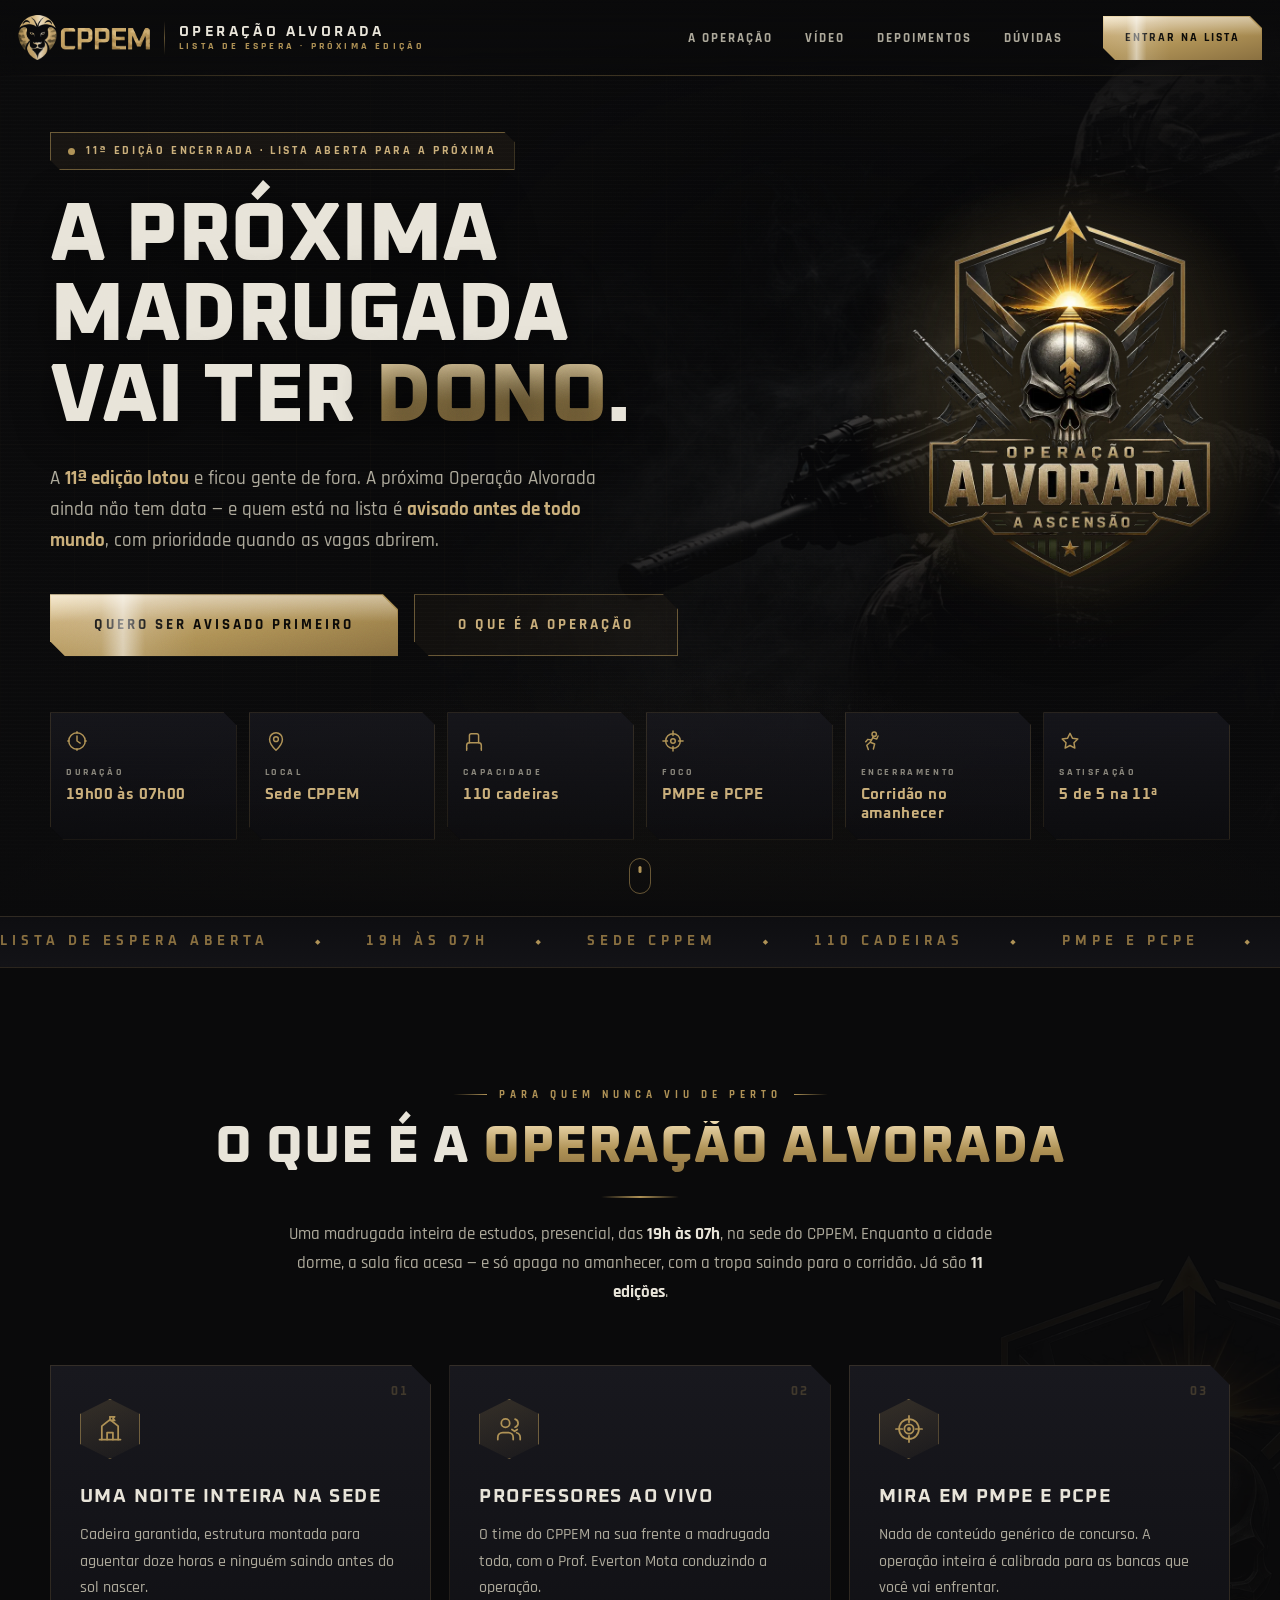
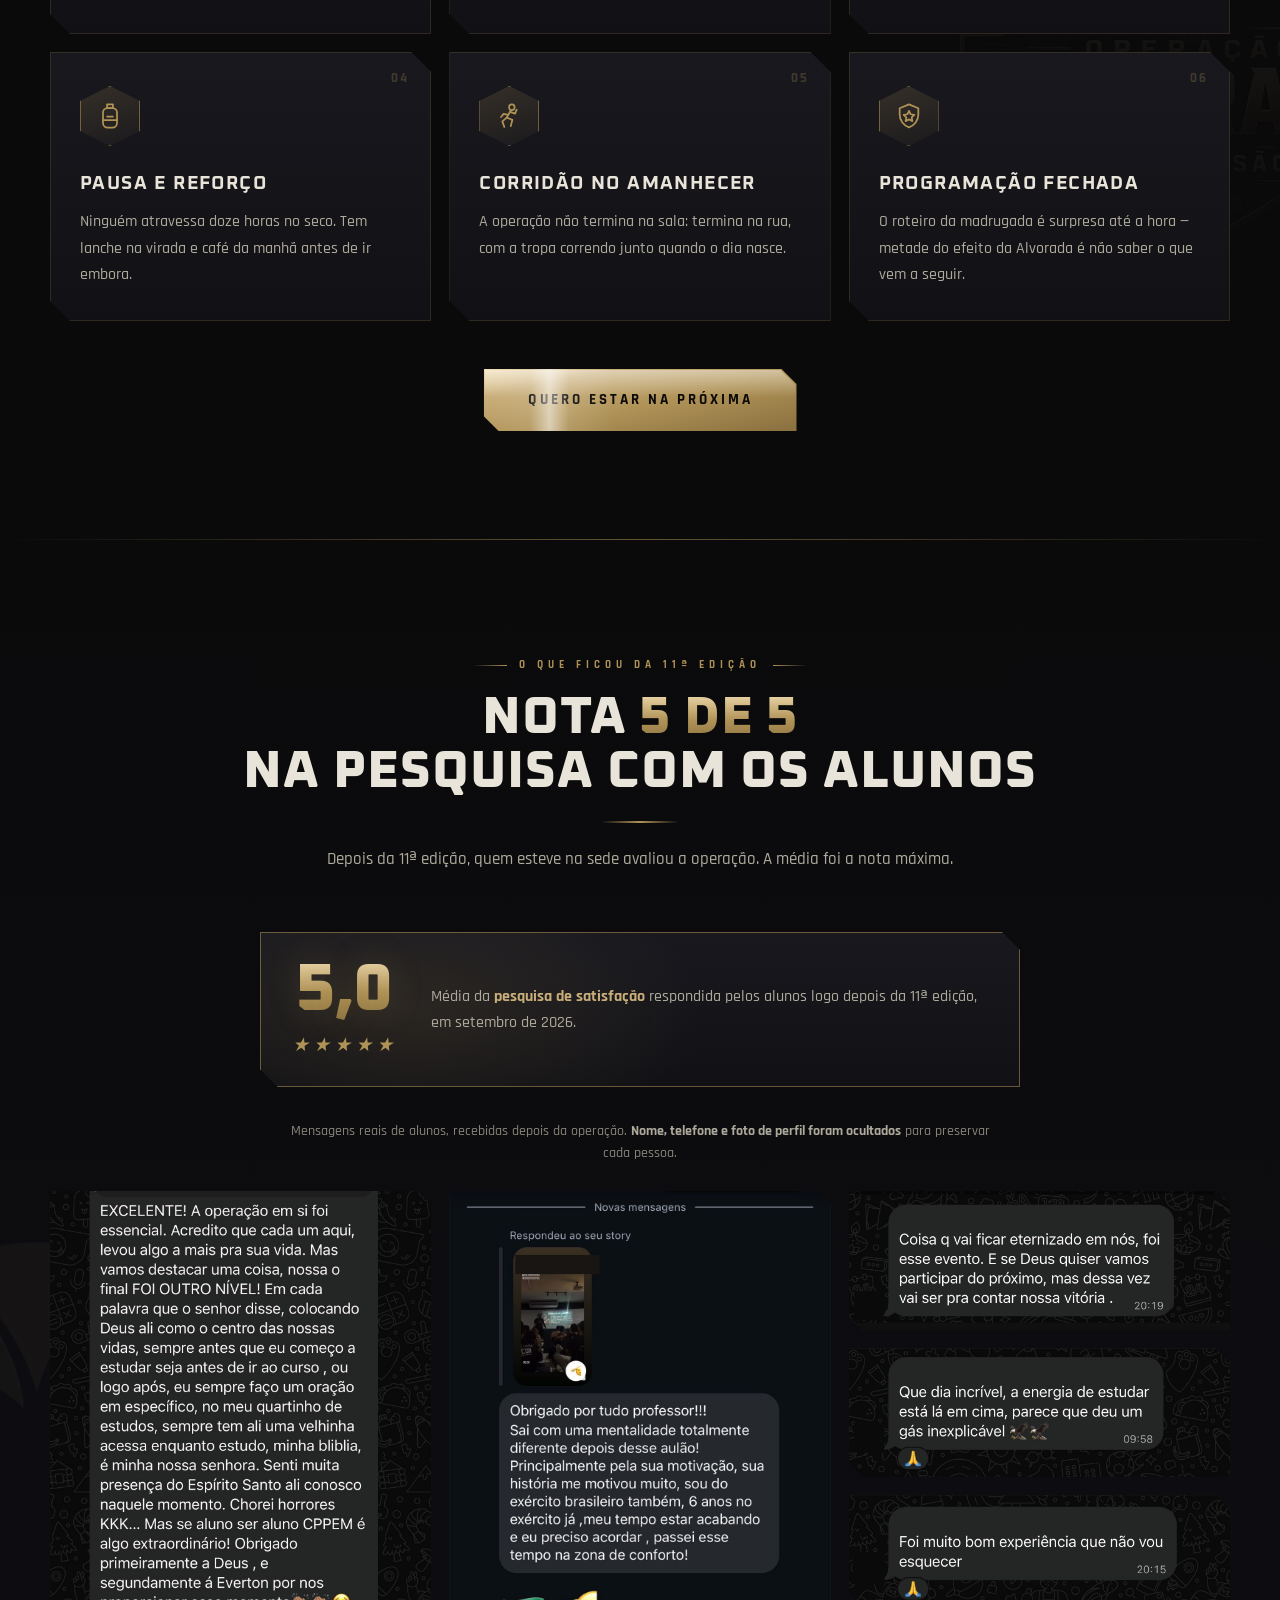
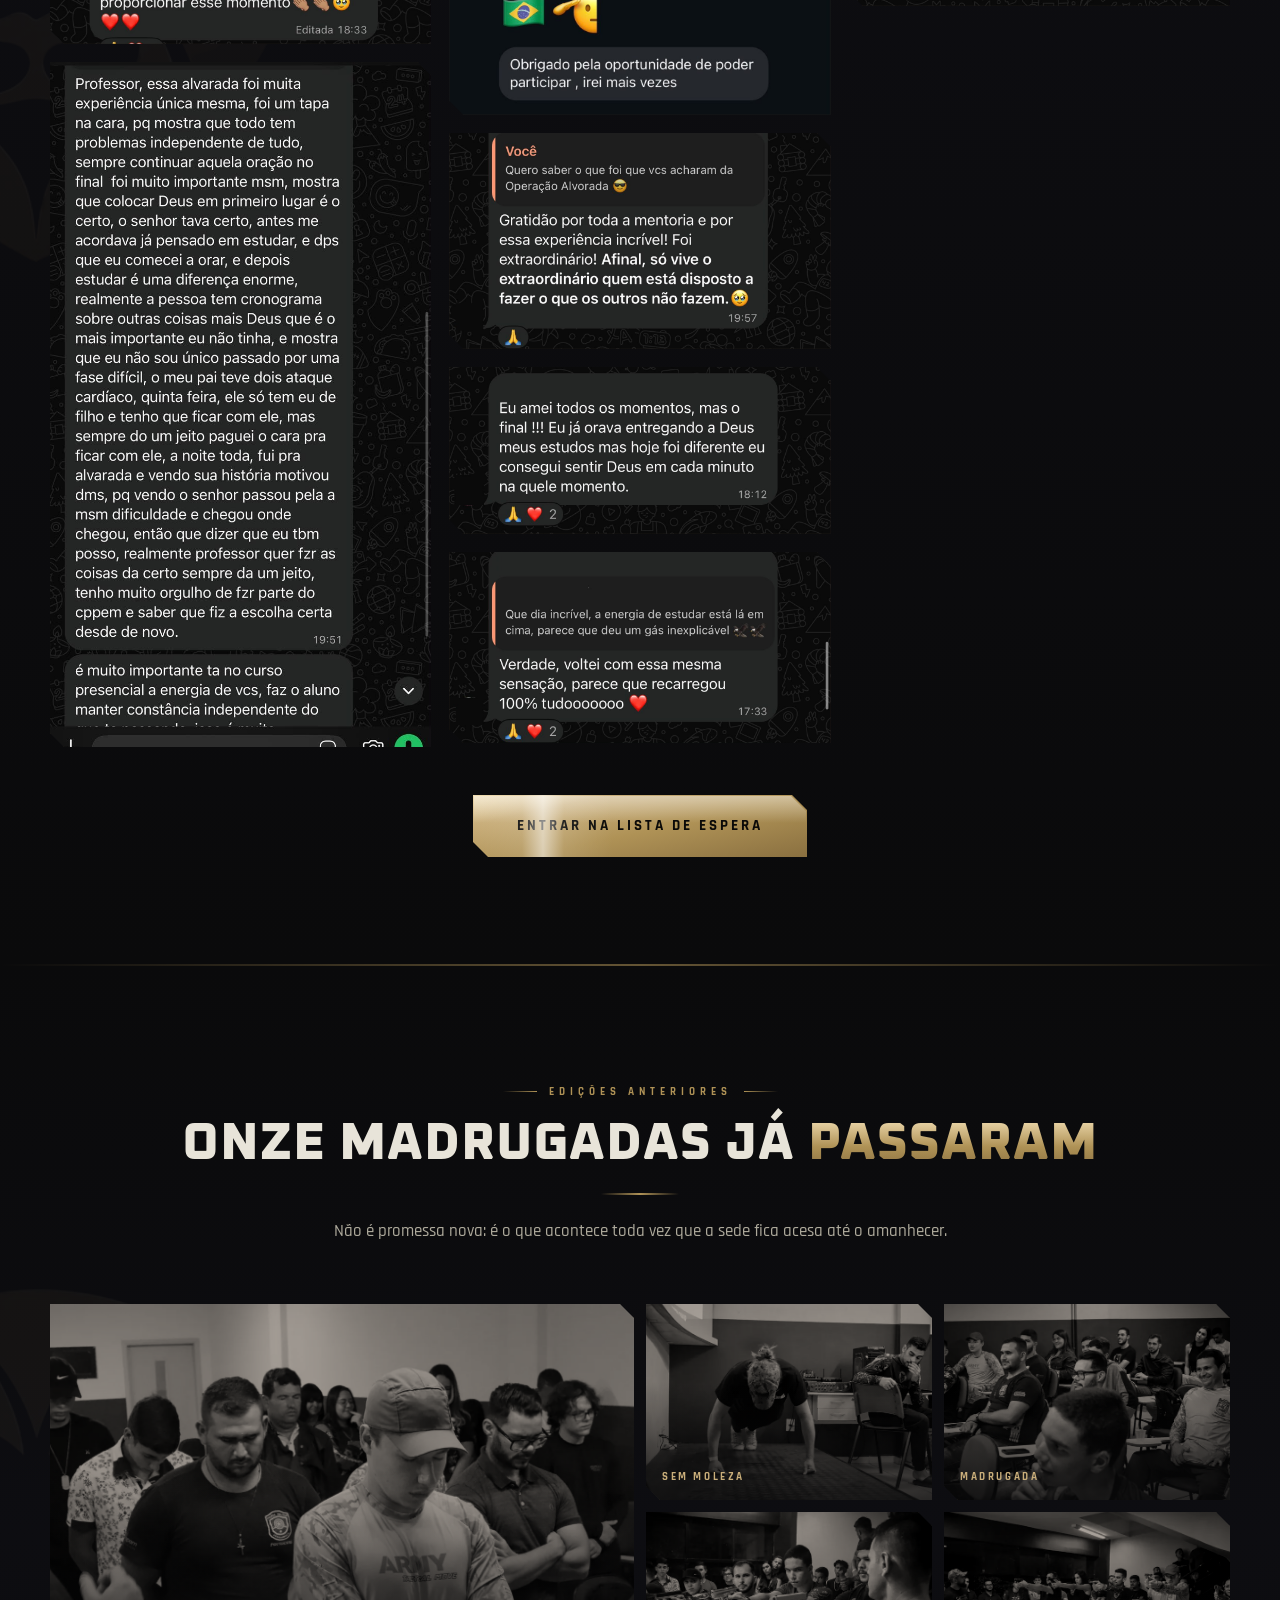
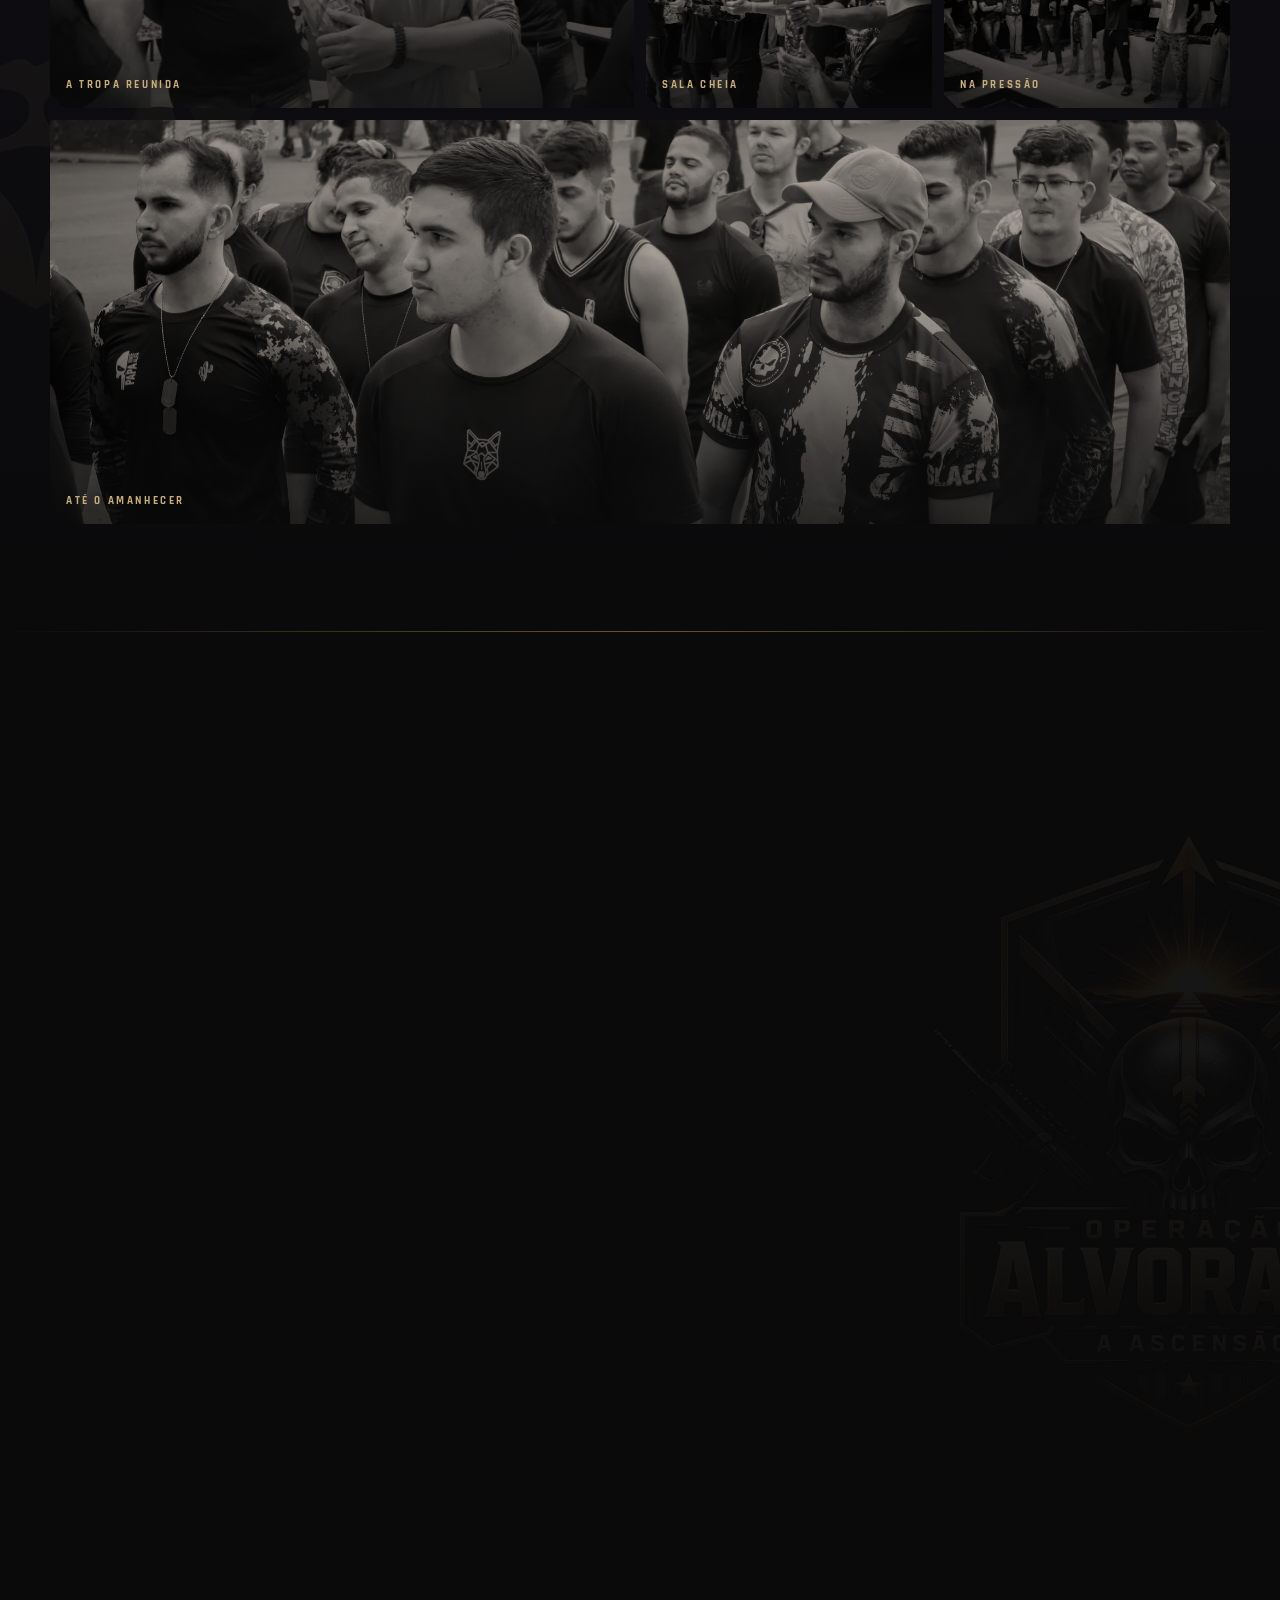
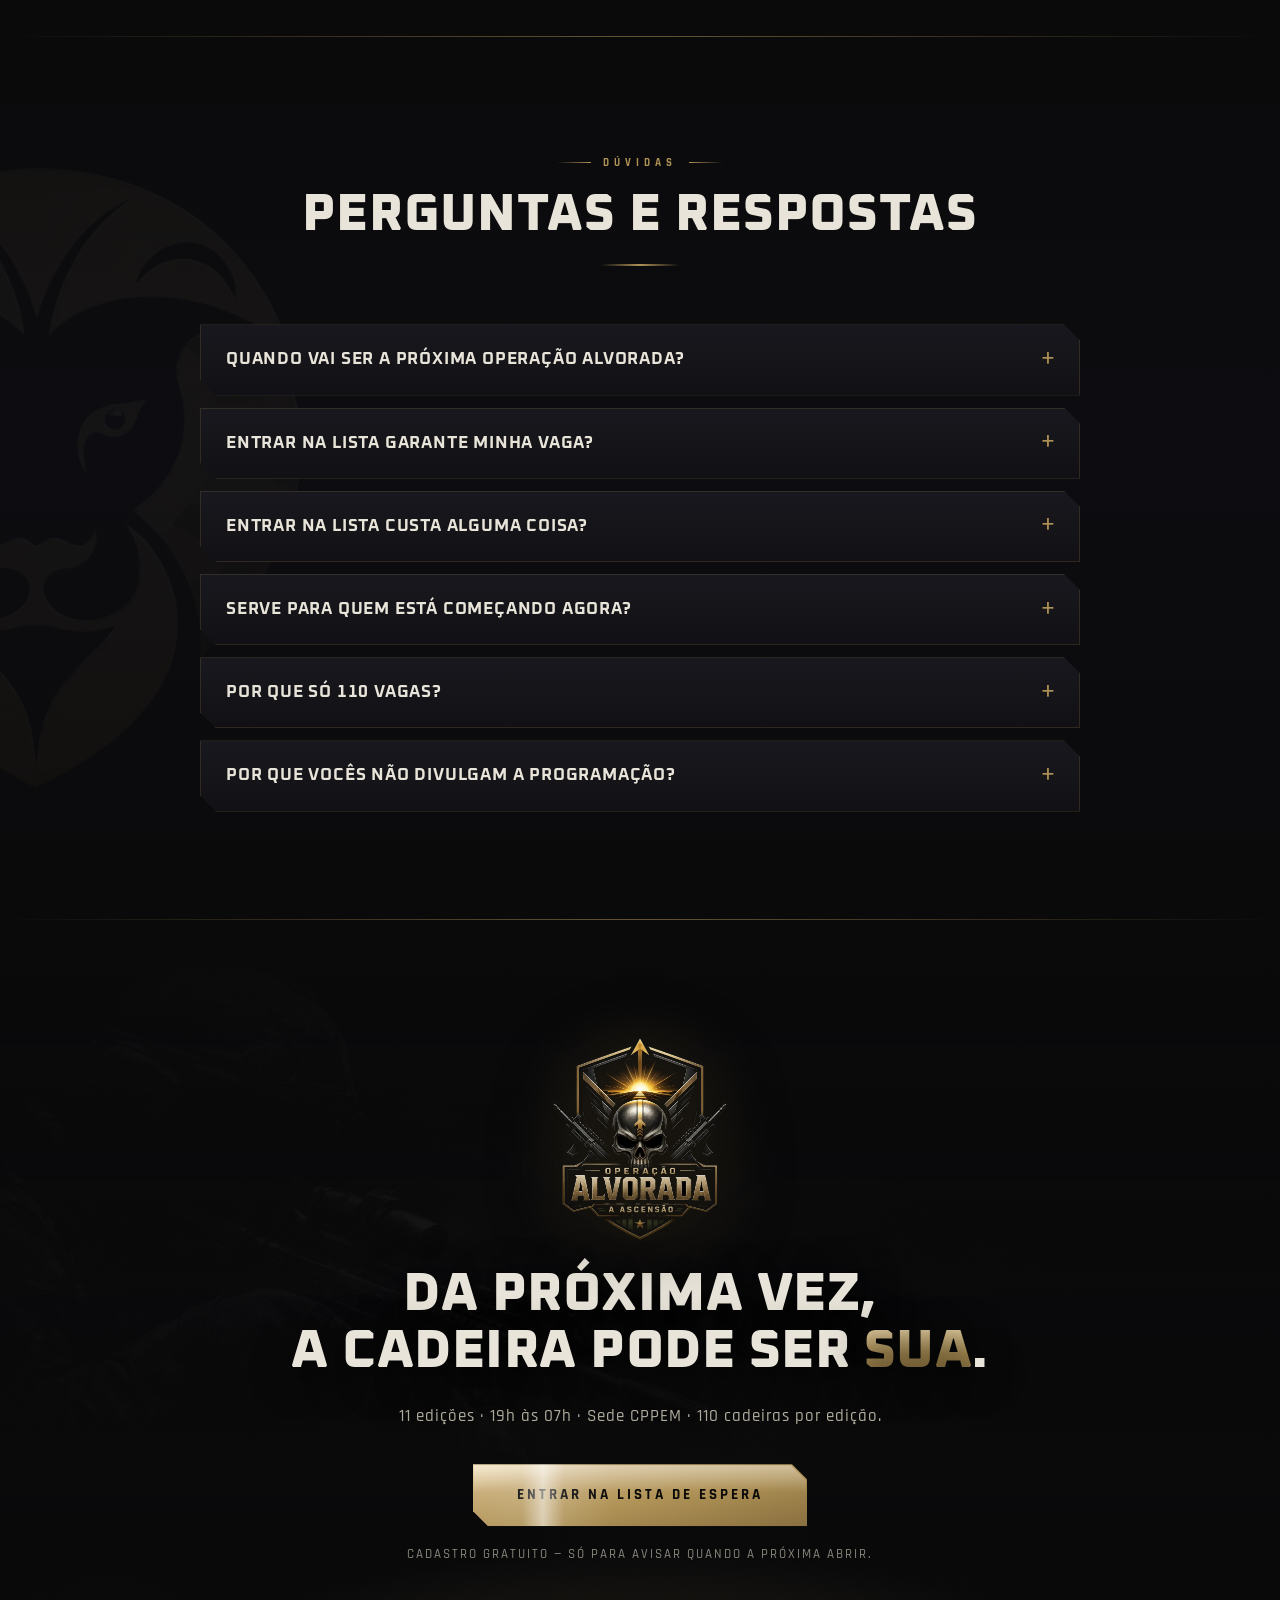
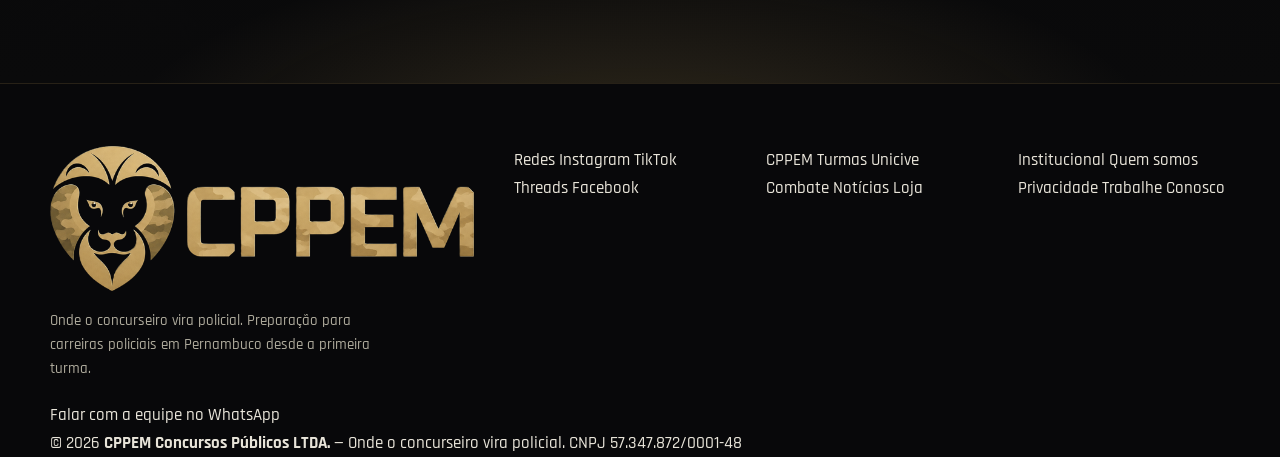
==== commit 6f565e6a: "eae" ====
--- a/index.html
+++ b/index.html
@@ -270,44 +270,14 @@
   </div>
 </section>
 
-<!-- ================= VÍDEO INSTITUCIONAL =================
-     ESPAÇO RESERVADO. Para publicar o vídeo:
-       1. suba o vídeo na Panda (ou YouTube) e copie a URL de EMBED;
-       2. cole no src do <iframe> abaixo, tirando o atributo hidden dele;
-       3. apague ou deixe o bloco .video__vazio — ele some sozinho quando o
-          iframe tem src (ver script.js).
-     A moldura já reserva a altura em 16:9, então ligar o vídeo não empurra o
-     resto da página para baixo. -->
-<section class="section section--alt" id="video">
-  <div class="container">
-    <div class="section__head">
-      <span class="eyebrow">Como é por dentro</span>
-      <h2 class="section__title">A madrugada em <span class="gold">movimento</span></h2>
-      <p class="section__lead">
-        Dá para explicar em texto o que acontece das 19h às 07h — mas é mais honesto mostrar.
-      </p>
-    </div>
-
-    <div class="video">
-      <div class="video__moldura">
-        <iframe class="video__player" src="" title="Vídeo institucional da Operação Alvorada"
-                allow="accelerometer; autoplay; clipboard-write; encrypted-media; gyroscope; picture-in-picture"
-                allowfullscreen hidden></iframe>
-
-        <div class="video__vazio">
-          <i class="video__play" aria-hidden="true">
-            <svg viewBox="0 0 24 24"><path d="M9 7.5v9l7.5-4.5L9 7.5z"/></svg>
-          </i>
-          <b>Vídeo institucional em produção</b>
-          <span>A rotina de uma Operação Alvorada, do credenciamento ao corridão.</span>
-        </div>
-      </div>
-    </div>
-  </div>
-</section>
+<!-- A seção "A madrugada em movimento" (vídeo institucional) foi retirada
+     enquanto o vídeo não existe: moldura vazia com aviso de "em produção" só
+     ocupa a dobra e enfraquece a página. O HTML dela está no histórico do git
+     (commit que criou a lista de espera) e o CSS continua no styles.css, então
+     devolver é colar a seção de volta e apontar o iframe para o embed. -->
 
 <!-- ================= SATISFAÇÃO + DEPOIMENTOS ================= -->
-<section class="section" id="depoimentos">
+<section class="section section--alt" id="depoimentos">
   <div class="container">
     <div class="section__head">
       <span class="eyebrow">O que ficou da 11ª edição</span>
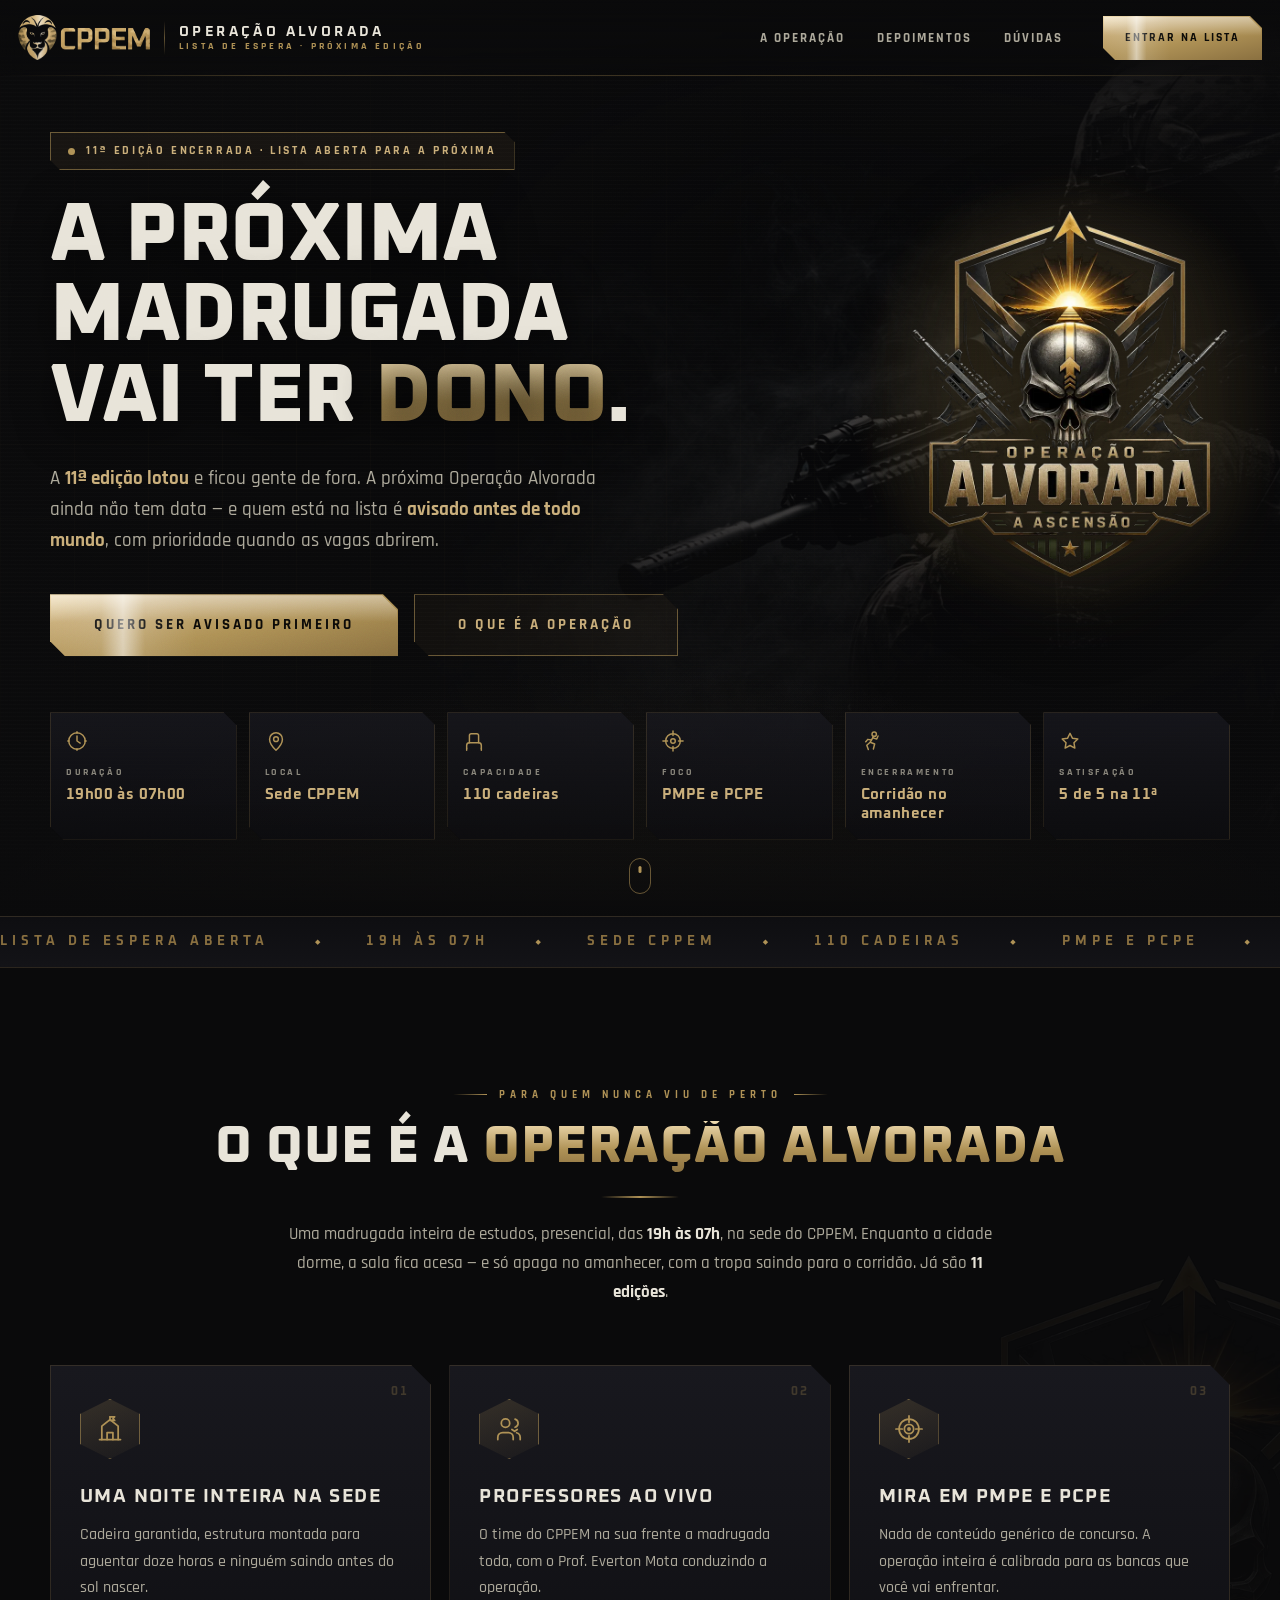
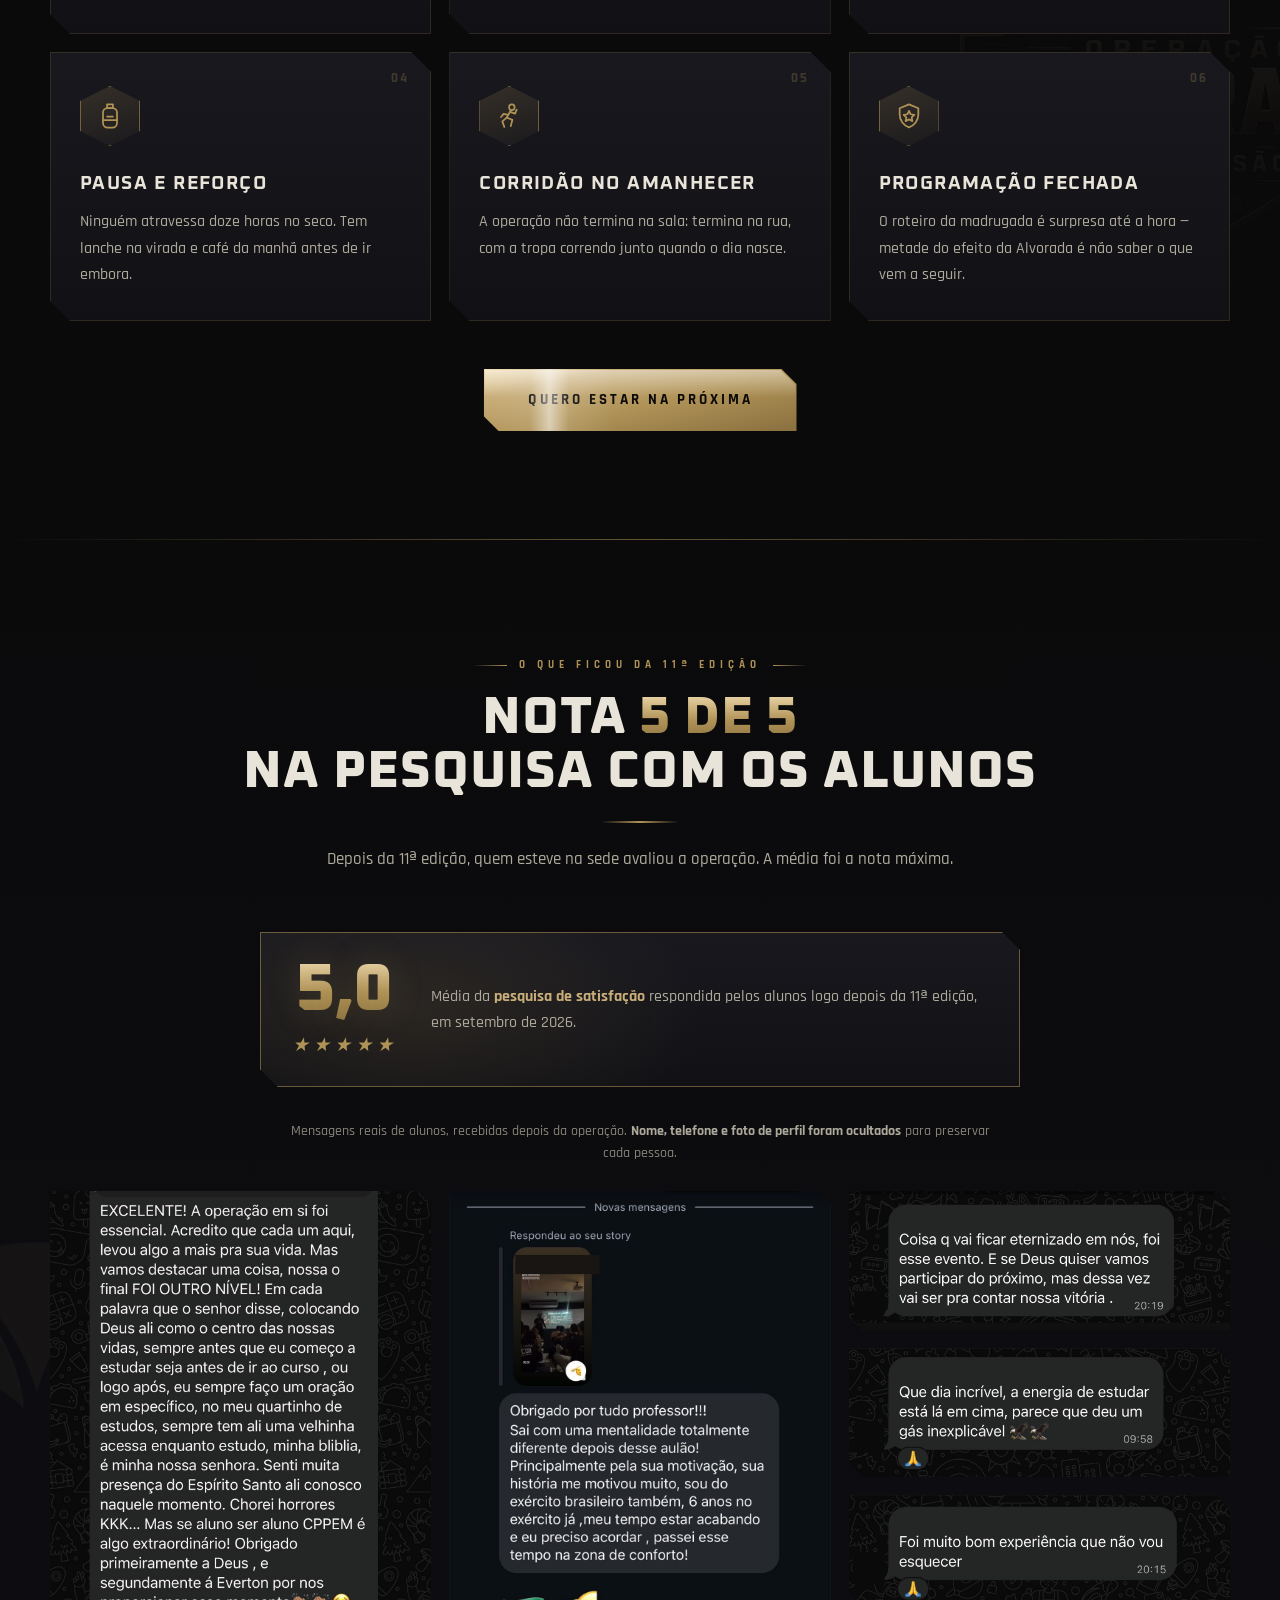
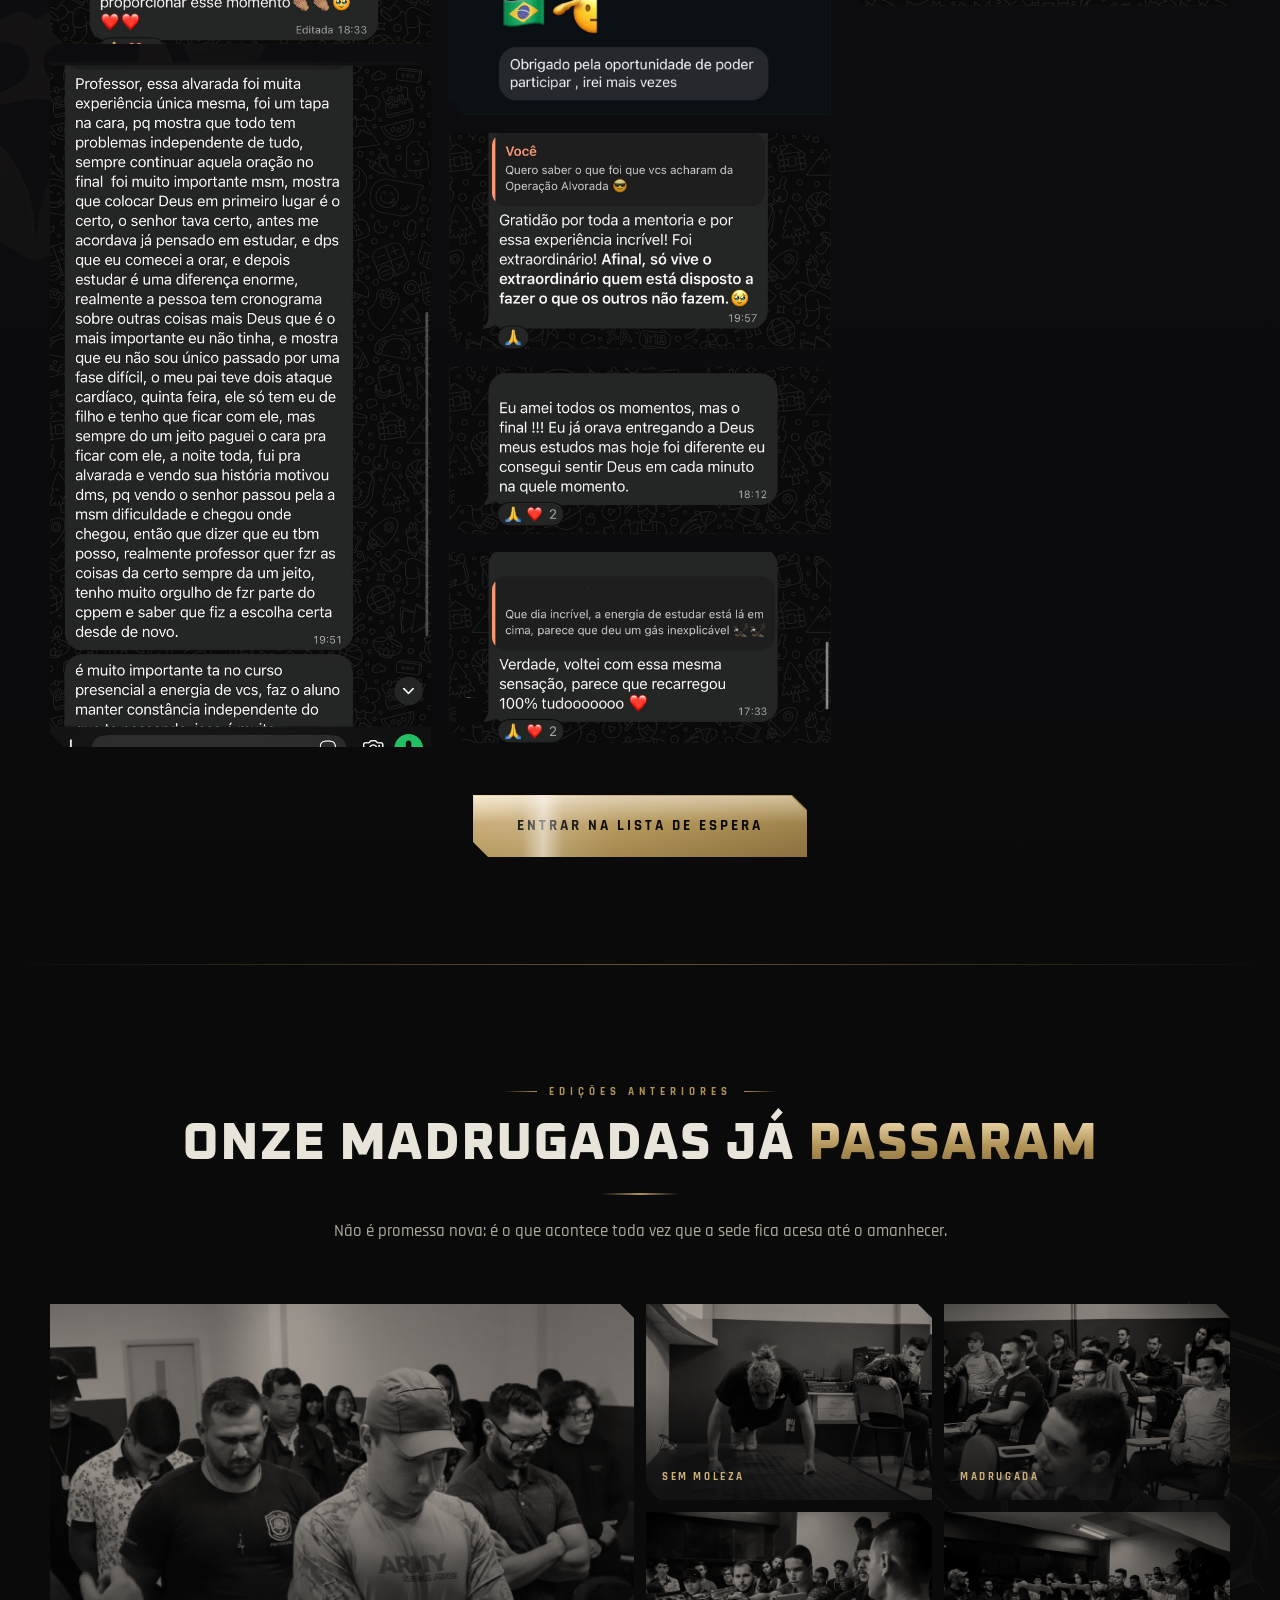
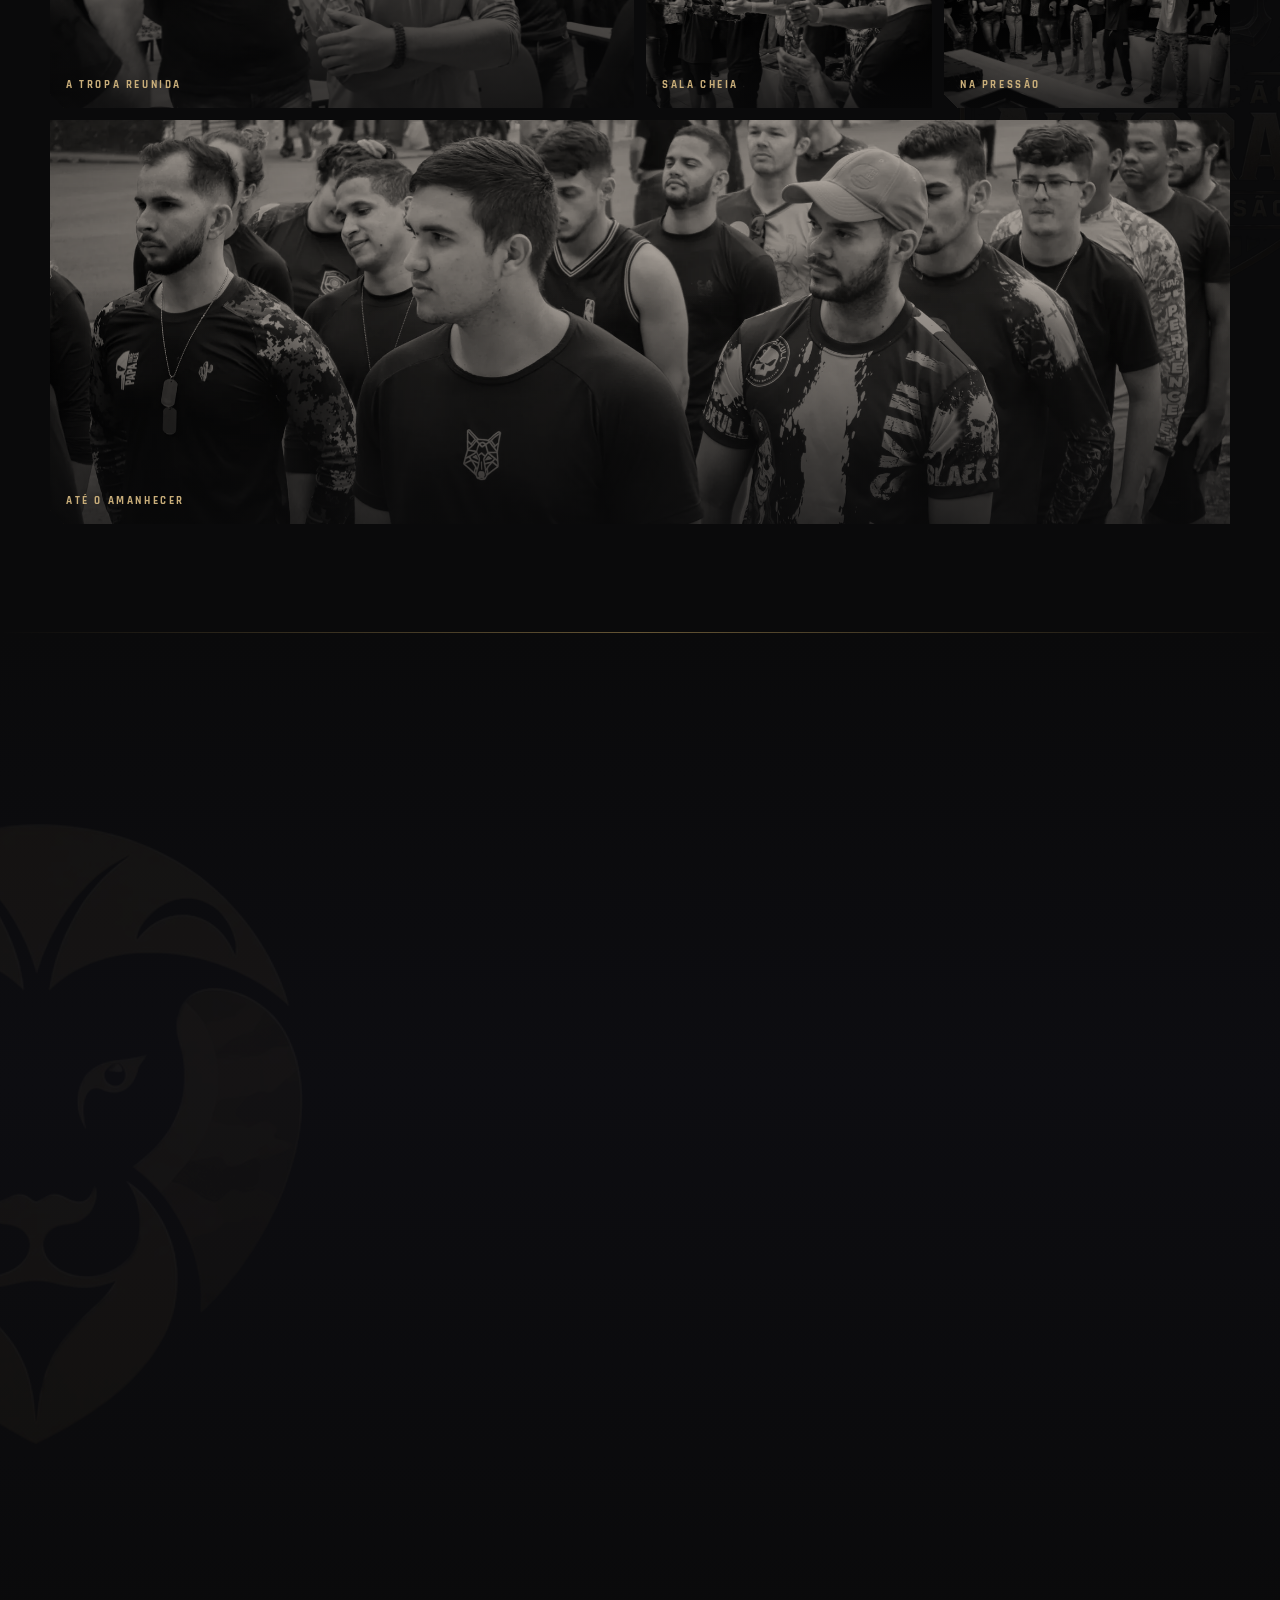
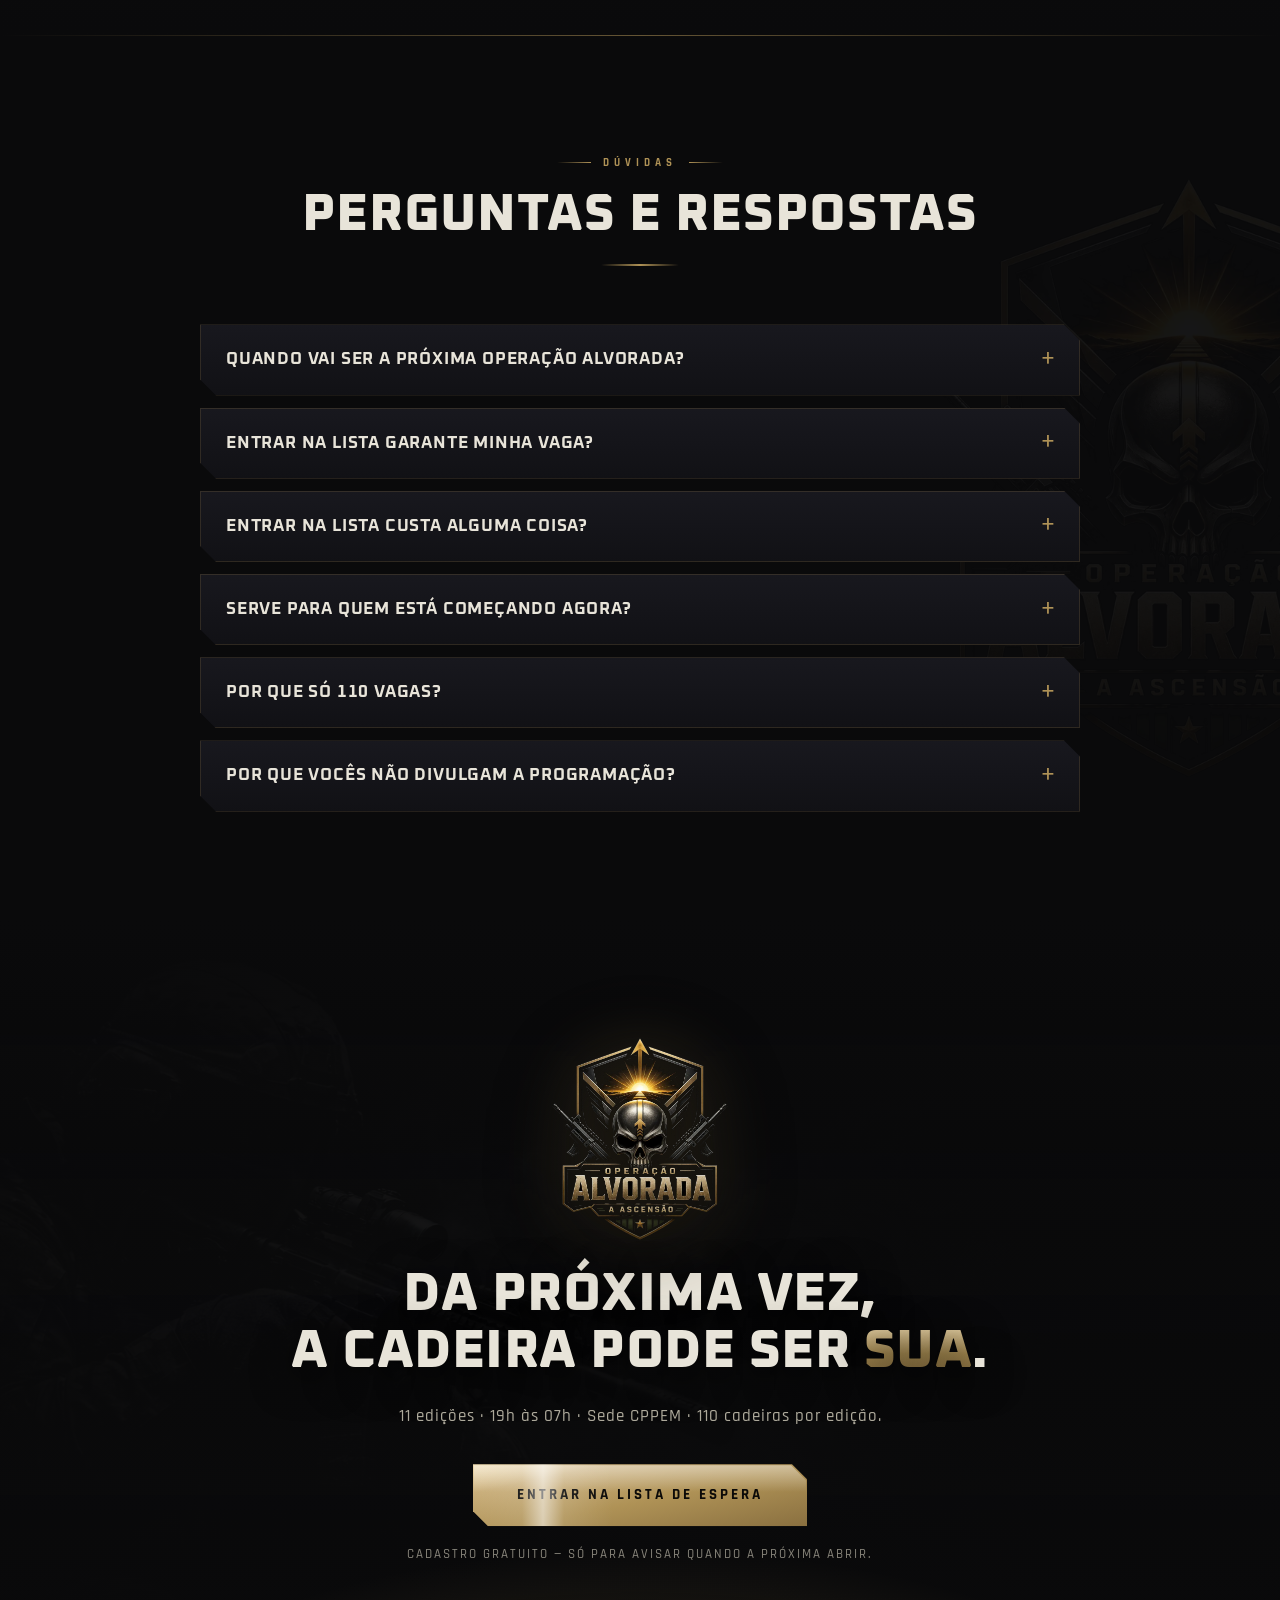
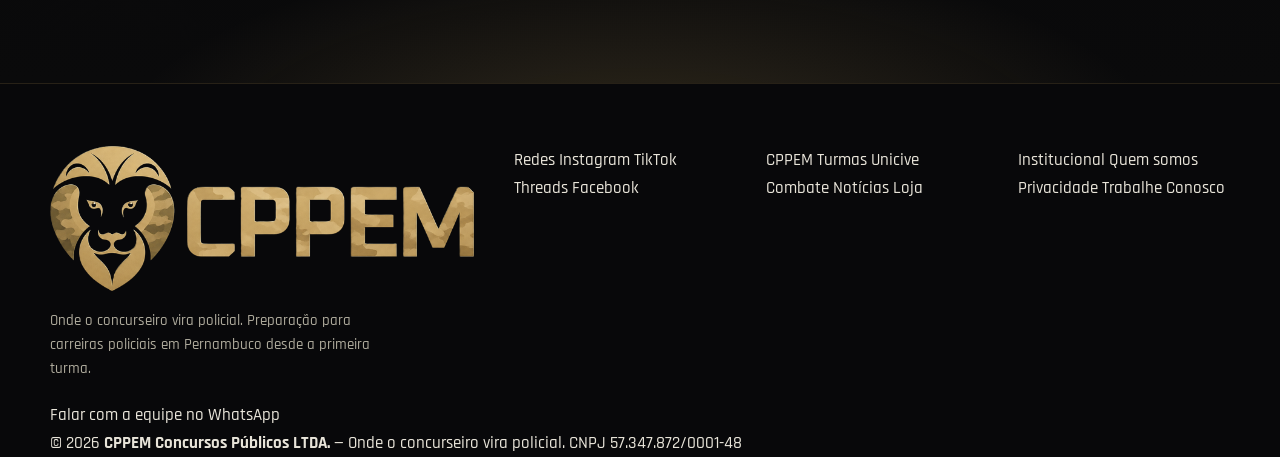
==== commit c65ec849: "Retira o que sobrou da secao de video da lista de espera A secao "A madrugada em movimento" saiu no " ====
--- a/index.html
+++ b/index.html
@@ -83,7 +83,6 @@
 
     <nav class="nav" aria-label="Seções">
       <a href="#operacao">A operação</a>
-      <a href="#video">Vídeo</a>
       <a href="#depoimentos">Depoimentos</a>
       <a href="#faq">Dúvidas</a>
     </nav>
@@ -326,7 +325,7 @@
 </section>
 
 <!-- ================= EDIÇÕES ANTERIORES ================= -->
-<section class="section section--alt" id="edicoes">
+<section class="section" id="edicoes">
   <div class="container">
     <div class="section__head">
       <span class="eyebrow">Edições anteriores</span>
@@ -355,7 +354,7 @@
 
      O formulário saiu do modal de checkout e passou a morar na página: agora
      ele é o objetivo da visita, não o último passo antes do pagamento. -->
-<section class="section" id="lista">
+<section class="section section--alt" id="lista">
   <div class="container">
     <div class="section__head">
       <span class="eyebrow">Lista de espera</span>
@@ -427,7 +426,7 @@
 </section>
 
 <!-- ================= FAQ ================= -->
-<section class="section section--alt" id="faq">
+<section class="section" id="faq">
   <div class="container">
     <div class="section__head">
       <span class="eyebrow">Dúvidas</span>
--- a/styles.css
+++ b/styles.css
@@ -1602,9 +1602,10 @@
 }
 
 /* =========================================================
-   VÍDEO INSTITUCIONAL
-   A moldura reserva 16:9 desde o primeiro pixel: quando o embed for colado
-   no index.html, a página não pula.
+   VÍDEO INSTITUCIONAL — seção fora do ar enquanto o vídeo não existe
+   O CSS fica de pé de propósito: quando o vídeo ficar pronto, basta devolver
+   a seção do histórico do git ao index.html. A moldura reserva 16:9 desde o
+   primeiro pixel, então ligar o vídeo não faz a página pular.
    ========================================================= */
 .video { max-width: 940px; margin-inline: auto; }
 .video__moldura {
